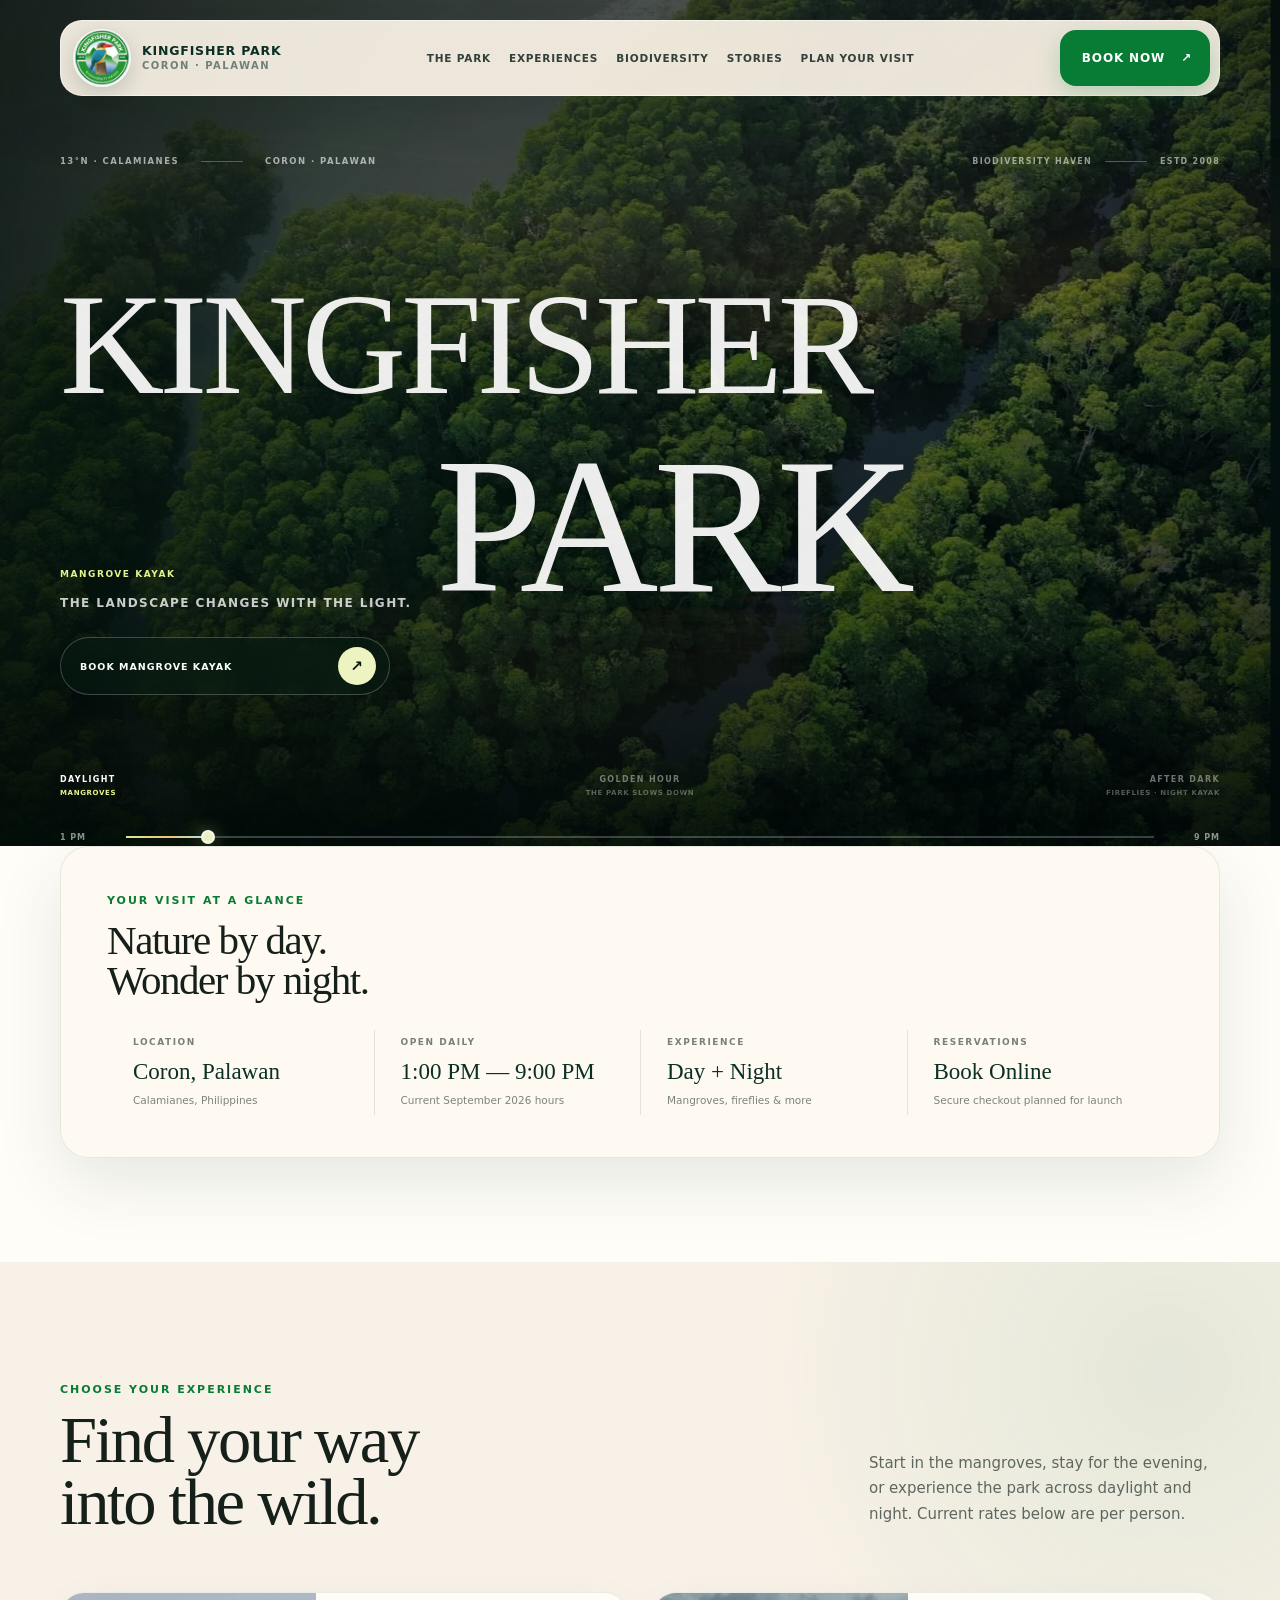
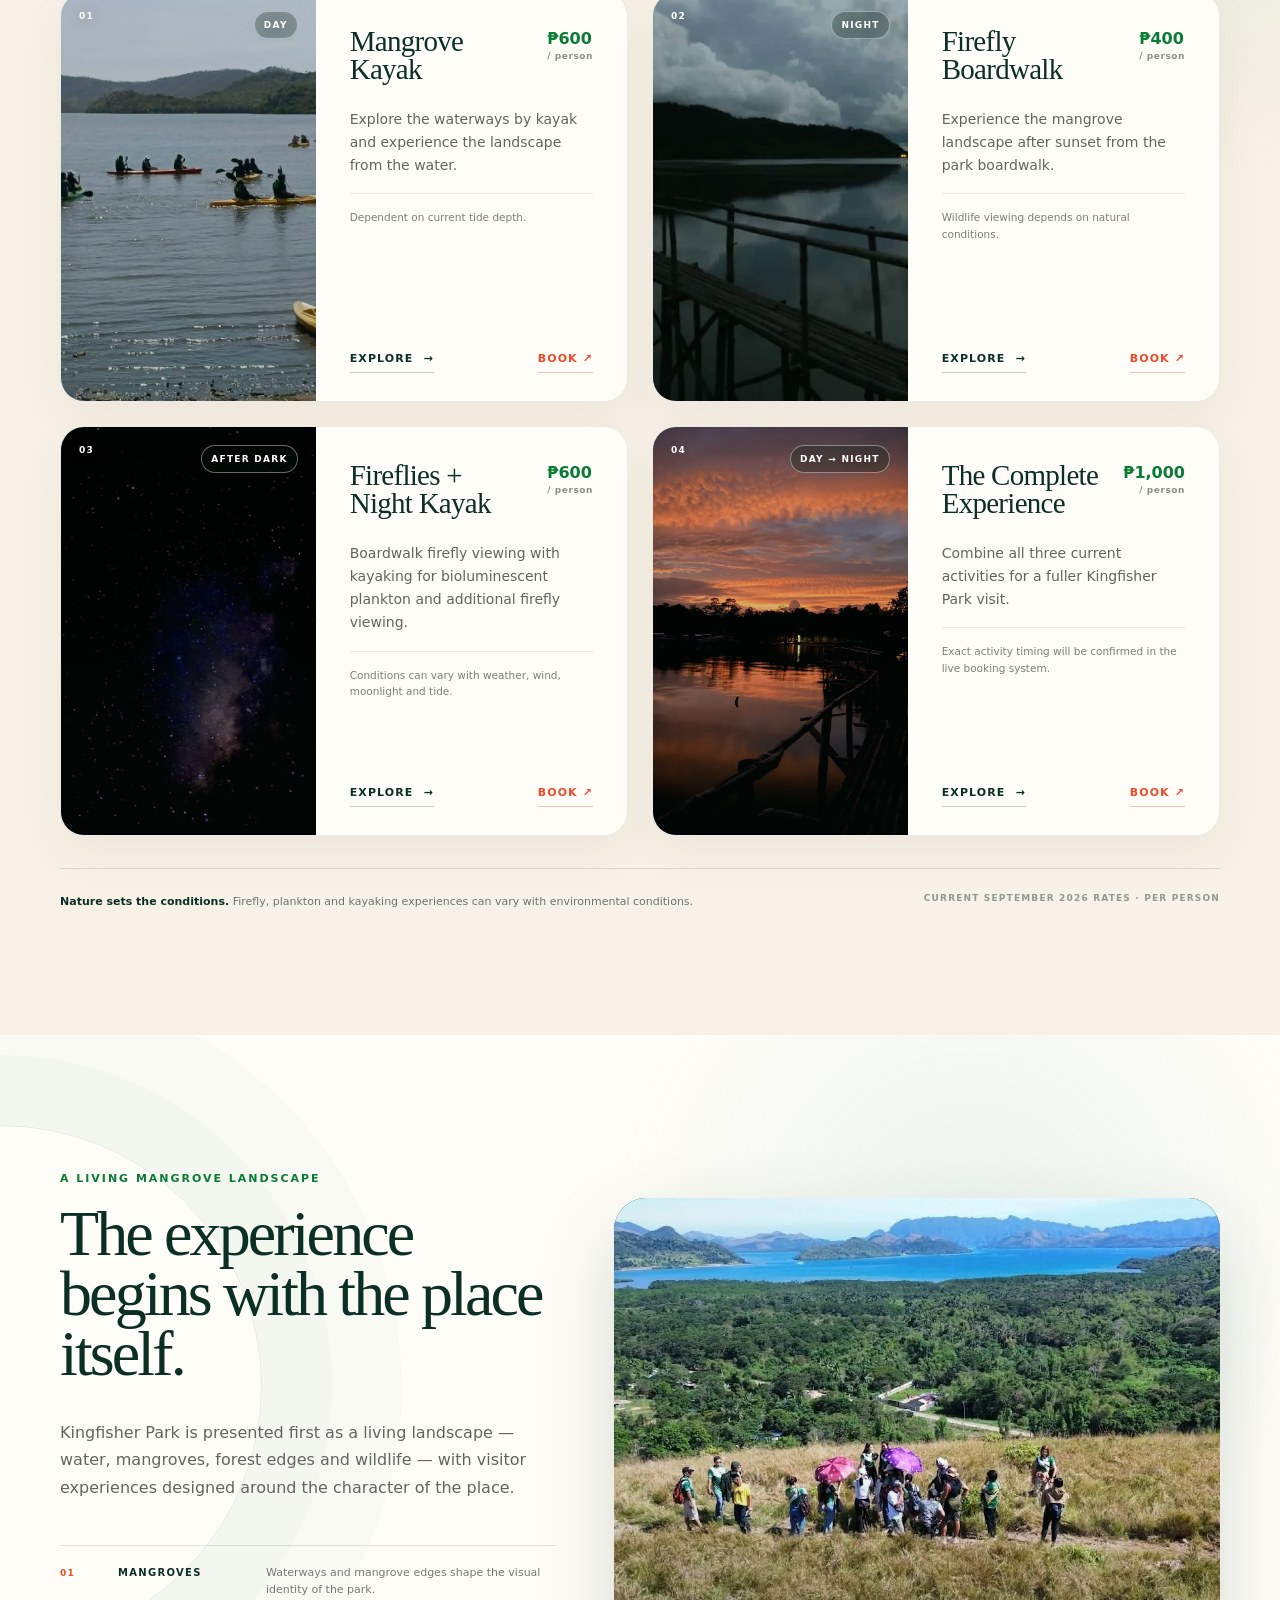
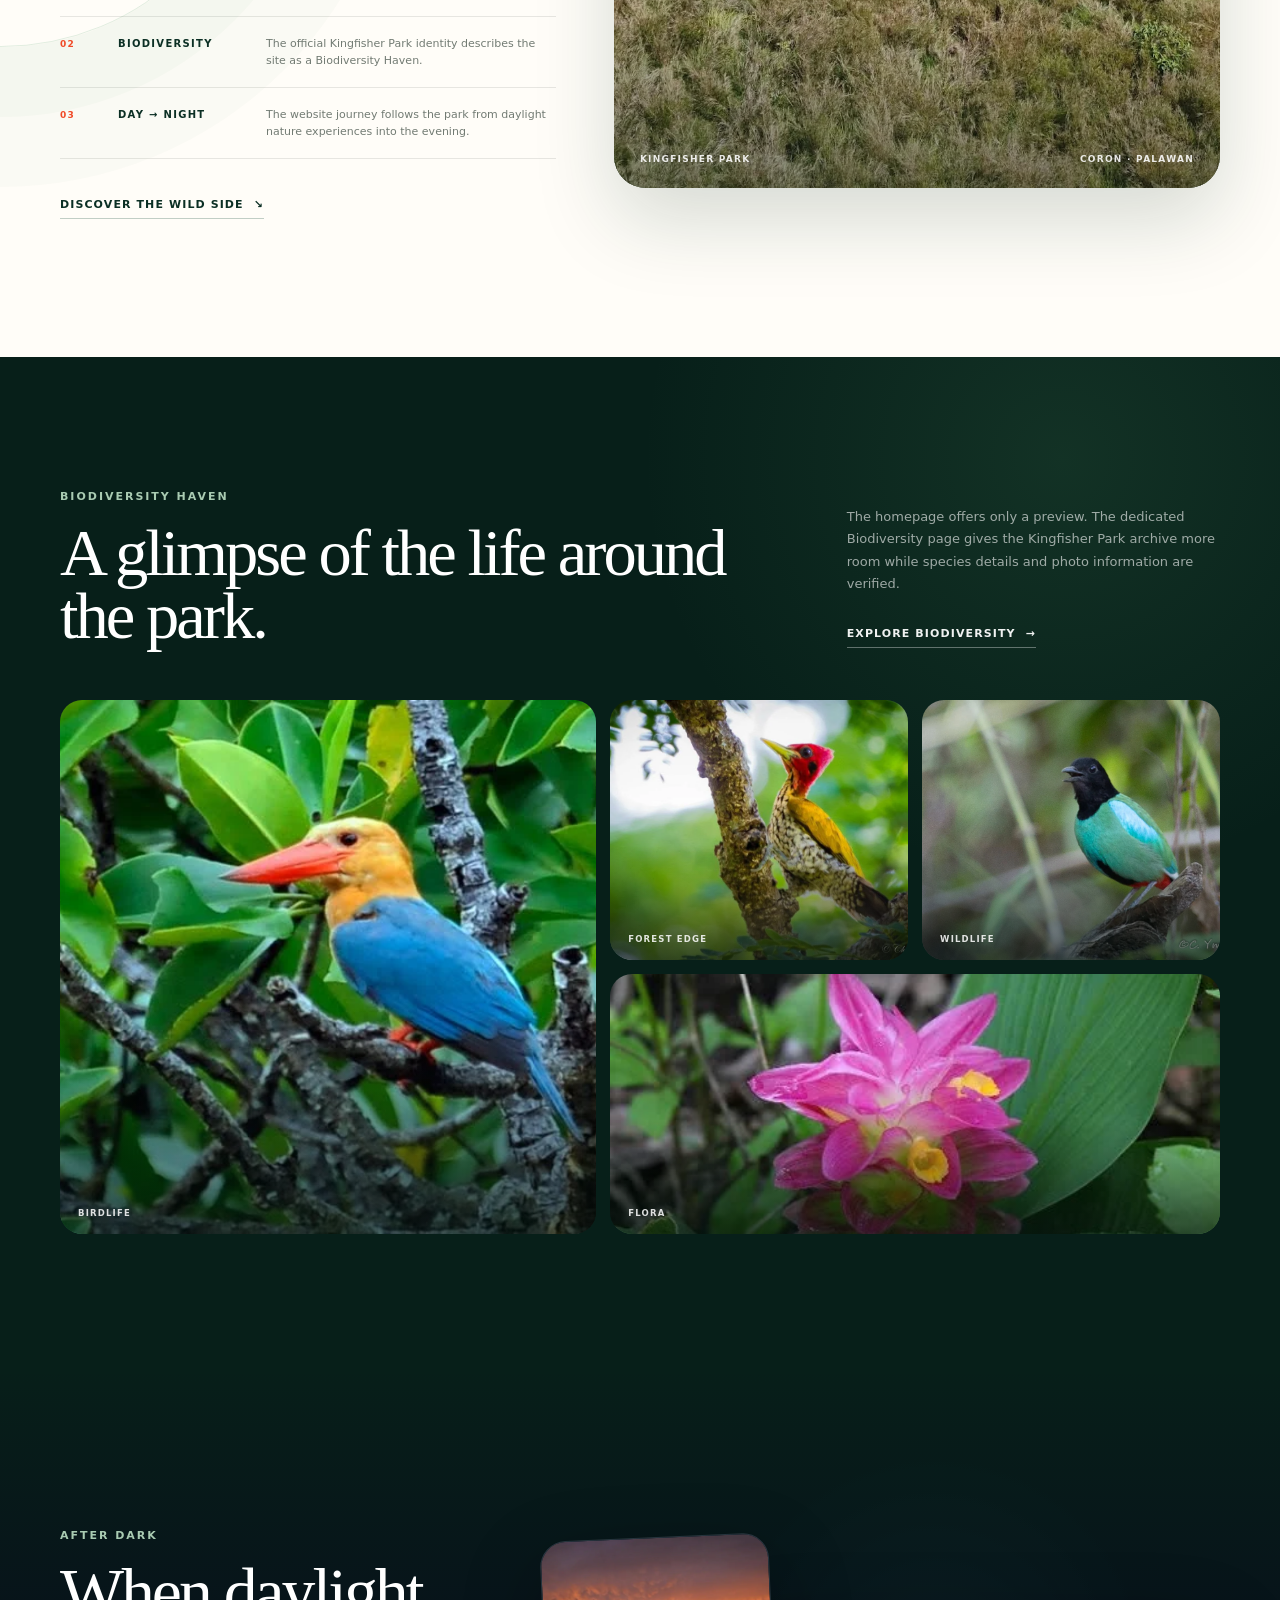
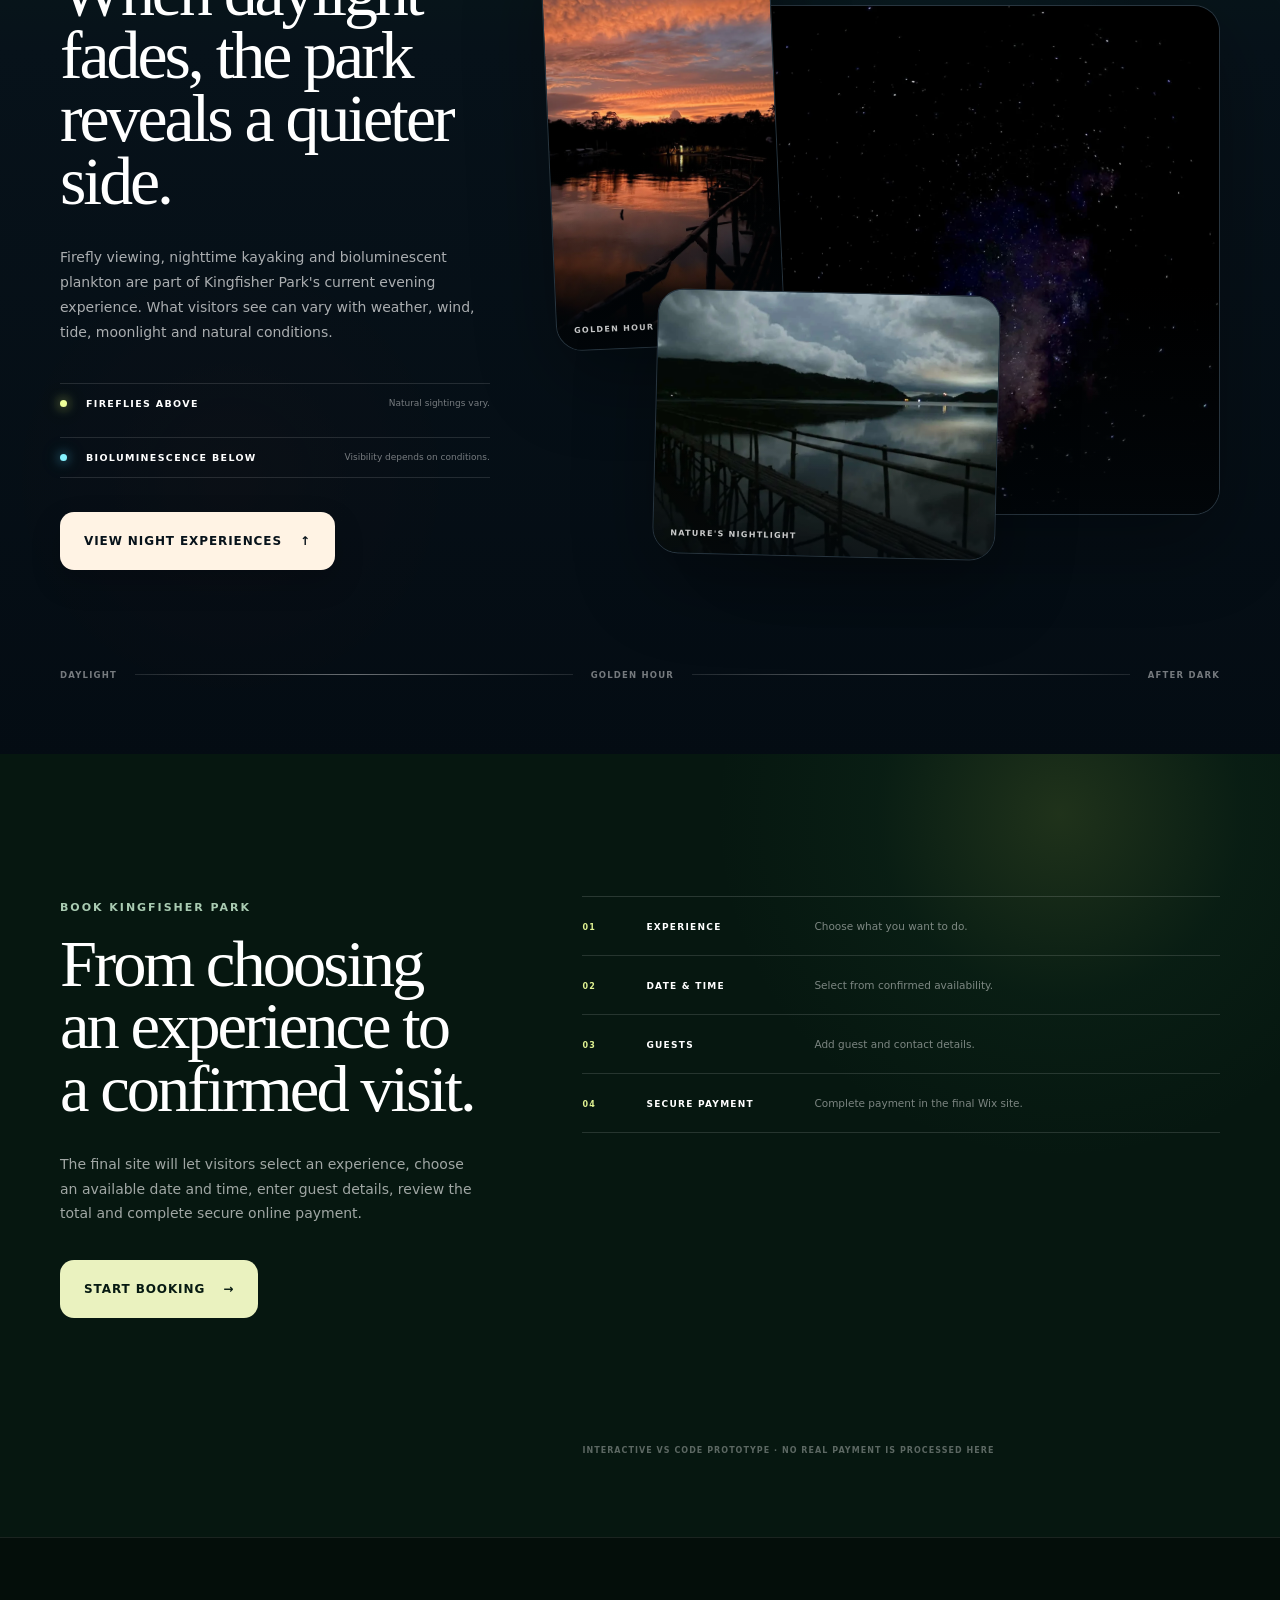
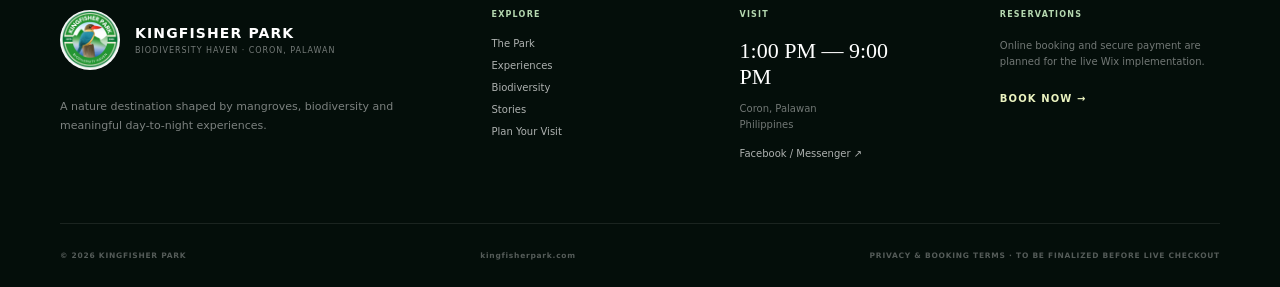
==== index.html @ 74ca5fa3 "Add files via upload Add Living Light hero and multi-page website structure" ====
<!doctype html>
<html lang="en">
<head>
  <meta charset="utf-8">
  <meta name="viewport" content="width=device-width, initial-scale=1">
  <meta name="theme-color" content="#0b2f24">
  <meta name="description" content="Kingfisher Park in Coron, Palawan — mangrove landscapes, biodiversity, day and night nature experiences, visitor information, and booking.">
  <title>Kingfisher Park — Coron, Palawan</title>
  <link rel="preload" as="image" href="assets/images/hero/mangrove-aerial.webp" fetchpriority="high">
  <link rel="stylesheet" href="css/styles.css">
</head>
<body>
  <a class="skip-link" href="#main-content">Skip to main content</a>

  <header class="site-header" id="site-header">
    <div class="header-shell">
      <a class="brand" href="index.html" aria-label="Kingfisher Park home">
        <img
          class="brand-logo"
          src="assets/logo/kingfisher-park-logo-512.webp"
          alt=""
          width="512"
          height="512"
        >
        <span class="brand-copy">
          <strong>KINGFISHER PARK</strong>
          <small>CORON · PALAWAN</small>
        </span>
      </a>

      <nav class="desktop-nav" aria-label="Primary navigation">
        <a href="the-park.html">THE PARK</a>
        <a href="experiences.html">EXPERIENCES</a>
        <a href="biodiversity.html">BIODIVERSITY</a>
        <a href="stories.html">STORIES</a>
        <a href="plan-your-visit.html">PLAN YOUR VISIT</a>
      </nav>

      <a class="header-book" href="booking.html">
        <span>BOOK NOW</span>
        <span aria-hidden="true">↗</span>
      </a>

      <button
        class="menu-toggle"
        type="button"
        aria-expanded="false"
        aria-controls="mobile-menu"
        aria-label="Open navigation menu"
      >
        <span></span><span></span>
      </button>
    </div>

    <div class="mobile-menu" id="mobile-menu" hidden>
      <nav aria-label="Mobile navigation">
        <a href="the-park.html">THE PARK</a>
        <a href="experiences.html">EXPERIENCES</a>
        <a href="biodiversity.html">BIODIVERSITY</a>
        <a href="stories.html">STORIES</a>
        <a href="plan-your-visit.html">PLAN YOUR VISIT</a>
        <a class="mobile-book" href="booking.html">BOOK NOW <span aria-hidden="true">↗</span></a>
      </nav>
    </div>
  </header>

  <main id="main-content">
    <section
      class="hero living-light-hero"
      id="hero"
      aria-labelledby="hero-title"
      style="
        --scene-day: 1;
        --scene-golden: 0;
        --scene-night: 0;
        --lightline-progress: 8%;
      "
    >
      <div class="living-scenes" aria-hidden="true">
        <img
          class="living-scene living-scene-day"
          src="assets/images/hero/mangrove-aerial.webp"
          alt=""
          width="2048"
          height="1152"
          fetchpriority="high"
        >
        <img
          class="living-scene living-scene-golden"
          src="assets/images/night/sunset-water.webp"
          alt=""
          width="975"
          height="1300"
        >
        <img
          class="living-scene living-scene-night"
          src="assets/images/night/night-boardwalk.webp"
          alt=""
          width="1600"
          height="898"
        >
      </div>

      <div class="living-colorwash" aria-hidden="true"></div>
      <canvas class="firefly-canvas" id="firefly-canvas" aria-hidden="true"></canvas>
      <div class="living-vignette" aria-hidden="true"></div>

      <div class="page-width living-hero-layout">
        <div class="living-meta">
          <span>13°N · CALAMIANES</span>
          <span>CORON · PALAWAN</span>
        </div>

        <h1 class="living-title" id="hero-title">
          <span class="living-title-kingfisher">KINGFISHER</span>
          <span class="living-title-park">PARK</span>
        </h1>

        <div class="living-statement">
          <p class="living-context" id="living-context" aria-live="polite">
            MANGROVE KAYAK
          </p>
          <p class="living-message">THE LANDSCAPE CHANGES WITH THE LIGHT.</p>
          <a
            class="living-cta"
            id="living-cta"
            href="booking.html?experience=mangrove"
          >
            <span id="living-cta-label">BOOK MANGROVE KAYAK</span>
            <span class="living-cta-arrow" aria-hidden="true">↗</span>
          </a>
        </div>

        <div class="living-identity" aria-label="Kingfisher Park identity">
          <span>BIODIVERSITY HAVEN</span>
          <i aria-hidden="true"></i>
          <span>ESTD 2008</span>
        </div>
      </div>

      <div class="lightline-shell" aria-label="Explore Kingfisher Park from daylight to after dark">
        <div class="page-width lightline-inner">
          <div class="lightline-stage-labels" role="group" aria-label="Light stages">
            <button
              type="button"
              class="light-stage is-active"
              data-light-stage="8"
              data-stage-name="day"
              aria-pressed="true"
            >
              <span>DAYLIGHT</span>
              <small>MANGROVES</small>
            </button>

            <button
              type="button"
              class="light-stage"
              data-light-stage="50"
              data-stage-name="golden"
              aria-pressed="false"
            >
              <span>GOLDEN HOUR</span>
              <small>THE PARK SLOWS DOWN</small>
            </button>

            <button
              type="button"
              class="light-stage"
              data-light-stage="92"
              data-stage-name="night"
              aria-pressed="false"
            >
              <span>AFTER DARK</span>
              <small>FIREFLIES · NIGHT KAYAK</small>
            </button>
          </div>

          <div class="lightline-control">
            <span class="light-time">1 PM</span>

            <div class="light-range-wrap">
              <div class="light-range-track" aria-hidden="true">
                <i></i>
                <b></b>
              </div>
              <input
                id="lightline-range"
                class="light-range"
                type="range"
                min="0"
                max="100"
                value="8"
                step="1"
                aria-label="Change the Kingfisher Park Hero from daylight to after dark"
                aria-valuetext="Daylight"
              >
            </div>

            <span class="light-time">9 PM</span>
          </div>

          <div class="lightline-instruction">
            <span>DRAG THE LIGHT</span>
            <i aria-hidden="true"></i>
            <span id="living-time-status" aria-live="polite">DAYLIGHT</span>
          </div>
        </div>
      </div>
    </section>

    <section class="visit-glance" id="visit-glance" aria-labelledby="glance-title">
      <div class="page-width">
        <div class="glance-shell">
          <div class="glance-heading">
            <span class="section-kicker">YOUR VISIT AT A GLANCE</span>
            <h2 id="glance-title">Nature by day.<br>Wonder by night.</h2>
          </div>

          <dl class="glance-grid">
            <div class="glance-item">
              <dt>LOCATION</dt>
              <dd>Coron, Palawan</dd>
              <span>Calamianes, Philippines</span>
            </div>
            <div class="glance-item">
              <dt>OPEN DAILY</dt>
              <dd>1:00 PM — 9:00 PM</dd>
              <span>Current September 2026 hours</span>
            </div>
            <div class="glance-item">
              <dt>EXPERIENCE</dt>
              <dd>Day + Night</dd>
              <span>Mangroves, fireflies &amp; more</span>
            </div>
            <div class="glance-item">
              <dt>RESERVATIONS</dt>
              <dd>Book Online</dd>
              <span>Secure checkout planned for launch</span>
            </div>
          </dl>
        </div>
      </div>
    </section>

    <section class="experiences" id="experiences" aria-labelledby="experiences-title">
      <div class="page-width">
        <div class="section-intro">
          <div>
            <span class="section-kicker">CHOOSE YOUR EXPERIENCE</span>
            <h2 id="experiences-title">Find your way<br>into the wild.</h2>
          </div>
          <p>
            Start in the mangroves, stay for the evening, or experience the park across
            daylight and night. Current rates below are per person.
          </p>
        </div>

        <div class="experience-grid">
          <article class="experience-card card-day">
            <a class="experience-media" href="booking.html?experience=mangrove" aria-label="Book Mangrove Kayak">
              <img src="assets/images/experiences/mangrove-kayak.webp" alt="Guests kayaking on calm water near Kingfisher Park" loading="lazy" width="1277" height="958">
              <span class="card-index">01</span>
              <span class="card-badge">DAY</span>
            </a>
            <div class="experience-copy">
              <div class="experience-topline">
                <h3>Mangrove Kayak</h3>
                <p class="price">₱600 <span>/ person</span></p>
              </div>
              <p>Explore the waterways by kayak and experience the landscape from the water.</p>
              <p class="condition">Dependent on current tide depth.</p>
              <div class="card-actions">
                <a class="text-link" href="experiences.html">EXPLORE <span aria-hidden="true">→</span></a>
                <a class="book-text" href="booking.html?experience=mangrove">BOOK <span aria-hidden="true">↗</span></a>
              </div>
            </div>
          </article>

          <article class="experience-card card-night">
            <a class="experience-media" href="booking.html?experience=firefly" aria-label="Book Firefly Boardwalk">
              <img src="assets/images/experiences/firefly-boardwalk.webp" alt="Kingfisher Park boardwalk beside calm water after dark" loading="lazy" width="1400" height="786">
              <span class="card-index">02</span>
              <span class="card-badge">NIGHT</span>
            </a>
            <div class="experience-copy">
              <div class="experience-topline">
                <h3>Firefly Boardwalk</h3>
                <p class="price">₱400 <span>/ person</span></p>
              </div>
              <p>Experience the mangrove landscape after sunset from the park boardwalk.</p>
              <p class="condition">Wildlife viewing depends on natural conditions.</p>
              <div class="card-actions">
                <a class="text-link" href="experiences.html">EXPLORE <span aria-hidden="true">→</span></a>
                <a class="book-text" href="booking.html?experience=firefly">BOOK <span aria-hidden="true">↗</span></a>
              </div>
            </div>
          </article>

          <article class="experience-card card-night">
            <a class="experience-media" href="booking.html?experience=night-kayak" aria-label="Book Fireflies and Night Kayak">
              <img src="assets/images/experiences/night-kayak.webp" alt="Night sky photographed above Kingfisher Park" loading="lazy" width="1200" height="900">
              <span class="card-index">03</span>
              <span class="card-badge">AFTER DARK</span>
            </a>
            <div class="experience-copy">
              <div class="experience-topline">
                <h3>Fireflies + Night Kayak</h3>
                <p class="price">₱600 <span>/ person</span></p>
              </div>
              <p>Boardwalk firefly viewing with kayaking for bioluminescent plankton and additional firefly viewing.</p>
              <p class="condition">Conditions can vary with weather, wind, moonlight and tide.</p>
              <div class="card-actions">
                <a class="text-link" href="experiences.html">EXPLORE <span aria-hidden="true">→</span></a>
                <a class="book-text" href="booking.html?experience=night-kayak">BOOK <span aria-hidden="true">↗</span></a>
              </div>
            </div>
          </article>

          <article class="experience-card card-sunset">
            <a class="experience-media" href="booking.html?experience=complete" aria-label="Book Complete Kingfisher Experience">
              <img src="assets/images/experiences/complete-experience.webp" alt="Orange sunset reflecting on water at Kingfisher Park" loading="lazy" width="1050" height="1400">
              <span class="card-index">04</span>
              <span class="card-badge">DAY → NIGHT</span>
            </a>
            <div class="experience-copy">
              <div class="experience-topline">
                <h3>The Complete Experience</h3>
                <p class="price">₱1,000 <span>/ person</span></p>
              </div>
              <p>Combine all three current activities for a fuller Kingfisher Park visit.</p>
              <p class="condition">Exact activity timing will be confirmed in the live booking system.</p>
              <div class="card-actions">
                <a class="text-link" href="experiences.html">EXPLORE <span aria-hidden="true">→</span></a>
                <a class="book-text" href="booking.html?experience=complete">BOOK <span aria-hidden="true">↗</span></a>
              </div>
            </div>
          </article>
        </div>

        <div class="experience-footer">
          <p><strong>Nature sets the conditions.</strong> Firefly, plankton and kayaking experiences can vary with environmental conditions.</p>
          <span>CURRENT SEPTEMBER 2026 RATES · PER PERSON</span>
        </div>
      </div>
    </section>


    <section class="living-landscape" id="the-park" aria-labelledby="landscape-title">
      <div class="page-width landscape-grid">
        <div class="landscape-copy">
          <span class="section-kicker">A LIVING MANGROVE LANDSCAPE</span>
          <h2 id="landscape-title">The experience begins with the place itself.</h2>
          <p class="landscape-lede">
            Kingfisher Park is presented first as a living landscape — water, mangroves,
            forest edges and wildlife — with visitor experiences designed around the
            character of the place.
          </p>

          <div class="landscape-notes" aria-label="Landscape themes">
            <div>
              <span>01</span>
              <strong>MANGROVES</strong>
              <p>Waterways and mangrove edges shape the visual identity of the park.</p>
            </div>
            <div>
              <span>02</span>
              <strong>BIODIVERSITY</strong>
              <p>The official Kingfisher Park identity describes the site as a Biodiversity Haven.</p>
            </div>
            <div>
              <span>03</span>
              <strong>DAY → NIGHT</strong>
              <p>The website journey follows the park from daylight nature experiences into the evening.</p>
            </div>
          </div>

          <a class="text-link landscape-link" href="biodiversity.html">
            DISCOVER THE WILD SIDE
            <span aria-hidden="true">↘</span>
          </a>
        </div>

        <figure class="landscape-visual">
          <img
            src="assets/images/landscape/park-panorama.webp"
            alt="Elevated view across the Kingfisher Park landscape and surrounding water"
            loading="lazy"
            width="1560"
            height="878"
          >
          <figcaption>
            <span>KINGFISHER PARK</span>
            <span>CORON · PALAWAN</span>
          </figcaption>
        </figure>
      </div>
    </section>
    <section class="home-biodiversity-preview" id="biodiversity" aria-labelledby="biodiversity-title">
      <div class="page-width">
        <div class="home-bio-head">
          <div>
            <span class="section-kicker section-kicker-light">BIODIVERSITY HAVEN</span>
            <h2 id="biodiversity-title">A glimpse of the life around the park.</h2>
          </div>
          <div class="home-bio-copy">
            <p>
              The homepage offers only a preview. The dedicated Biodiversity page gives
              the Kingfisher Park archive more room while species details and photo
              information are verified.
            </p>
            <a class="text-link light-link" href="biodiversity.html">
              EXPLORE BIODIVERSITY
              <span aria-hidden="true">→</span>
            </a>
          </div>
        </div>

        <div class="home-bio-grid">
          <a class="home-bio-tile home-bio-tile-large" href="biodiversity.html" aria-label="Explore Kingfisher Park birdlife">
            <img
              src="assets/images/biodiversity/birdlife-01.webp"
              alt="Colorful bird photographed at Kingfisher Park"
              loading="lazy"
              width="720"
              height="479"
            >
            <span>BIRDLIFE</span>
          </a>

          <a class="home-bio-tile" href="biodiversity.html" aria-label="Explore Kingfisher Park forest birdlife">
            <img
              src="assets/images/biodiversity/birdlife-02.webp"
              alt="Woodpecker photographed in the Kingfisher Park archive"
              loading="lazy"
              width="960"
              height="640"
            >
            <span>FOREST EDGE</span>
          </a>

          <a class="home-bio-tile" href="biodiversity.html" aria-label="Explore Kingfisher Park wildlife">
            <img
              src="assets/images/biodiversity/birdlife-04.webp"
              alt="Brightly colored bird photographed near the forest floor in the Kingfisher Park archive"
              loading="lazy"
              width="1200"
              height="799"
            >
            <span>WILDLIFE</span>
          </a>

          <a class="home-bio-tile" href="biodiversity.html" aria-label="Explore Kingfisher Park flora">
            <img
              src="assets/images/biodiversity/flora-01.webp"
              alt="Pink flowering plant photographed in the Kingfisher Park archive"
              loading="lazy"
              width="445"
              height="720"
            >
            <span>FLORA</span>
          </a>
        </div>
      </div>
    </section>

    <section class="after-dark" id="after-dark" aria-labelledby="after-dark-title">
      <div class="night-sky" aria-hidden="true"></div>

      <div class="page-width after-dark-inner">
        <div class="night-copy">
          <span class="section-kicker section-kicker-night">AFTER DARK</span>
          <h2 id="after-dark-title">When daylight fades, the park reveals a quieter side.</h2>
          <p>
            Firefly viewing, nighttime kayaking and bioluminescent plankton are part of
            Kingfisher Park's current evening experience. What visitors see can vary with
            weather, wind, tide, moonlight and natural conditions.
          </p>

          <div class="night-points">
            <div>
              <span class="night-dot" aria-hidden="true"></span>
              <strong>FIREFLIES ABOVE</strong>
              <small>Natural sightings vary.</small>
            </div>
            <div>
              <span class="night-dot night-dot-blue" aria-hidden="true"></span>
              <strong>BIOLUMINESCENCE BELOW</strong>
              <small>Visibility depends on conditions.</small>
            </div>
          </div>

          <a class="button button-night" href="experiences.html#night-kayak">
            VIEW NIGHT EXPERIENCES
            <span aria-hidden="true">↑</span>
          </a>
        </div>

        <div class="night-gallery" aria-label="Kingfisher Park from sunset into night">
          <figure class="night-frame night-frame-sunset">
            <img src="assets/images/night/sunset-water.webp" alt="Sunset colors reflected on calm water at Kingfisher Park" loading="lazy" width="975" height="1300">
            <figcaption>GOLDEN HOUR</figcaption>
          </figure>

          <figure class="night-frame night-frame-main">
            <img src="assets/images/night/milky-way.webp" alt="Night sky and Milky Way above Kingfisher Park" loading="lazy" width="1800" height="1350">
            <figcaption>NIGHT SKY</figcaption>
          </figure>

          <figure class="night-frame night-frame-boardwalk">
            <img src="assets/images/night/night-boardwalk.webp" alt="Kingfisher Park boardwalk beside water after dark" loading="lazy" width="1600" height="898">
            <figcaption>NATURE'S NIGHTLIGHT</figcaption>
          </figure>
        </div>
      </div>

      <div class="night-transition-note page-width">
        <span>DAYLIGHT</span>
        <i aria-hidden="true"></i>
        <span>GOLDEN HOUR</span>
        <i aria-hidden="true"></i>
        <span>AFTER DARK</span>
      </div>
    </section>

    <section class="booking-cta" id="booking" aria-labelledby="booking-title">
      <div class="booking-glow" aria-hidden="true"></div>
      <div class="page-width booking-shell">
        <div class="booking-copy">
          <span class="section-kicker section-kicker-night">BOOK KINGFISHER PARK</span>
          <h2 id="booking-title">From choosing an experience to a confirmed visit.</h2>
          <p>
            The final site will let visitors select an experience, choose an available
            date and time, enter guest details, review the total and complete secure online payment.
          </p>

          <a class="button button-booking-demo" href="booking.html">
            START BOOKING
            <span aria-hidden="true">→</span>
          </a>
        </div>

        <ol class="booking-steps" aria-label="Planned booking flow">
          <li>
            <span>01</span>
            <strong>EXPERIENCE</strong>
            <small>Choose what you want to do.</small>
          </li>
          <li>
            <span>02</span>
            <strong>DATE &amp; TIME</strong>
            <small>Select from confirmed availability.</small>
          </li>
          <li>
            <span>03</span>
            <strong>GUESTS</strong>
            <small>Add guest and contact details.</small>
          </li>
          <li>
            <span>04</span>
            <strong>SECURE PAYMENT</strong>
            <small>Complete payment in the final Wix site.</small>
          </li>
        </ol>

        <p class="booking-demo-note">
          INTERACTIVE VS CODE PROTOTYPE · NO REAL PAYMENT IS PROCESSED HERE
        </p>
      </div>
    </section>
  </main>

  <a class="mobile-sticky-book" href="booking.html" aria-label="Book a Kingfisher Park experience">
    <span>
      <small>OPEN 1:00 PM — 9:00 PM</small>
      <strong>BOOK YOUR EXPERIENCE</strong>
    </span>
    <span class="mobile-sticky-arrow" aria-hidden="true">→</span>
  </a>

  <footer class="site-footer">
    <div class="page-width footer-grid">
      <div class="footer-brand">
        <a class="footer-logo-lockup" href="index.html" aria-label="Kingfisher Park home">
          <img src="assets/logo/kingfisher-park-logo-512.webp" alt="" width="512" height="512">
          <span>
            <strong>KINGFISHER PARK</strong>
            <small>BIODIVERSITY HAVEN · CORON, PALAWAN</small>
          </span>
        </a>
        <p>
          A nature destination shaped by mangroves, biodiversity and meaningful day-to-night experiences.
        </p>
      </div>

      <nav class="footer-nav" aria-label="Footer navigation">
        <span>EXPLORE</span>
        <a href="the-park.html">The Park</a>
        <a href="experiences.html">Experiences</a>
        <a href="biodiversity.html">Biodiversity</a>
        <a href="stories.html">Stories</a>
        <a href="plan-your-visit.html">Plan Your Visit</a>
      </nav>

      <div class="footer-visit">
        <span>VISIT</span>
        <strong>1:00 PM — 9:00 PM</strong>
        <p>Coron, Palawan<br>Philippines</p>
        <a href="https://web.facebook.com/KingfisherPark" target="_blank" rel="noopener noreferrer">
          Facebook / Messenger ↗
        </a>
      </div>

      <div class="footer-book">
        <span>RESERVATIONS</span>
        <p>Online booking and secure payment are planned for the live Wix implementation.</p>
        <a class="footer-book-link" href="booking.html">BOOK NOW →</a>
      </div>
    </div>

    <div class="page-width footer-bottom">
      <span>© 2026 KINGFISHER PARK</span>
      <span>kingfisherpark.com</span>
      <span>PRIVACY &amp; BOOKING TERMS · TO BE FINALIZED BEFORE LIVE CHECKOUT</span>
    </div>
  </footer>

  <div class="prototype-toast" id="prototype-toast" role="status" aria-live="polite" aria-atomic="true"></div>

  <script src="js/main.js"></script>
</body>
</html>
---- css/styles.css ----
/*
  KINGFISHER PARK — HOMEPAGE V3
  Approved V1 foundation + Living Landscape + Biodiversity + Day-to-Night
  Supporting visual system is provisional pending client review.
*/

:root {
  --brand-green: #24963a;
  --brand-green-deep: #087c35;
  --brand-blue: #2e87a6;
  --brand-beak: #f04a27;
  --brand-cream: #fff3e4;

  --forest-950: #071f19;
  --forest-900: #0b2f24;
  --forest-800: #114733;
  --forest-700: #175d3f;
  --moss-500: #66a95d;
  --teal-500: #4aa3a2;
  --night-950: #07121a;
  --night-900: #0a1d29;

  --ivory-50: #fffdf8;
  --ivory-100: #f8f1e7;
  --sand-200: #eadfce;
  --ink: #142019;
  --ink-soft: #5e675f;
  --white: #ffffff;

  --page: min(1440px, calc(100vw - 96px));
  --header-top: 20px;
  --header-height: 76px;
  --radius-lg: 28px;
  --radius-md: 20px;
  --radius-sm: 12px;

  --font-display: Georgia, "Times New Roman", serif;
  --font-ui: Inter, ui-sans-serif, system-ui, -apple-system, BlinkMacSystemFont, "Segoe UI", sans-serif;
}

* {
  box-sizing: border-box;
}

html {
  scroll-behavior: smooth;
  background: var(--ivory-50);
}

body {
  margin: 0;
  color: var(--ink);
  background: var(--ivory-50);
  font-family: var(--font-ui);
  -webkit-font-smoothing: antialiased;
  text-rendering: optimizeLegibility;
}

body.menu-open {
  overflow: hidden;
}

img {
  display: block;
  max-width: 100%;
}

a {
  color: inherit;
  text-decoration: none;
}

button,
a {
  -webkit-tap-highlight-color: transparent;
}

button {
  font: inherit;
}

::selection {
  color: var(--white);
  background: var(--brand-green-deep);
}

.skip-link {
  position: fixed;
  z-index: 9999;
  top: 12px;
  left: 12px;
  padding: 12px 16px;
  color: var(--white);
  background: var(--forest-950);
  border-radius: 8px;
  transform: translateY(-150%);
  transition: transform 180ms ease;
}

.skip-link:focus {
  transform: translateY(0);
}

.page-width {
  width: var(--page);
  margin-inline: auto;
}

/* Header */
.site-header {
  position: fixed;
  z-index: 1000;
  top: var(--header-top);
  left: 0;
  right: 0;
  pointer-events: none;
}

.header-shell {
  width: var(--page);
  min-height: var(--header-height);
  margin-inline: auto;
  display: grid;
  grid-template-columns: auto 1fr auto;
  align-items: center;
  gap: 26px;
  padding: 8px 9px 8px 12px;
  background: rgba(255, 248, 236, 0.91);
  border: 1px solid rgba(255, 255, 255, 0.62);
  border-radius: 22px;
  box-shadow: 0 18px 56px rgba(3, 26, 17, 0.18);
  backdrop-filter: blur(18px) saturate(1.12);
  -webkit-backdrop-filter: blur(18px) saturate(1.12);
  pointer-events: auto;
  transition:
    min-height 240ms ease,
    background-color 240ms ease,
    box-shadow 240ms ease,
    transform 240ms ease;
}

.site-header.is-scrolled .header-shell {
  min-height: 66px;
  background: rgba(255, 250, 241, 0.96);
  box-shadow: 0 12px 42px rgba(3, 26, 17, 0.16);
}

.brand {
  min-width: 236px;
  display: inline-flex;
  align-items: center;
  gap: 11px;
}

.brand-logo {
  width: 58px;
  height: 58px;
  flex: 0 0 58px;
  object-fit: cover;
  border-radius: 50%;
  box-shadow: 0 7px 20px rgba(3, 30, 19, 0.16);
  transition: width 240ms ease, height 240ms ease, flex-basis 240ms ease;
}

.site-header.is-scrolled .brand-logo {
  width: 50px;
  height: 50px;
  flex-basis: 50px;
}

.brand-copy {
  display: grid;
  gap: 3px;
  line-height: 1;
}

.brand-copy strong {
  font-size: 14px;
  letter-spacing: 0.065em;
  color: var(--forest-900);
}

.brand-copy small {
  font-size: 10px;
  font-weight: 700;
  letter-spacing: 0.15em;
  color: #718077;
}

.desktop-nav {
  display: flex;
  justify-content: center;
  align-items: center;
  gap: clamp(19px, 1.8vw, 34px);
}

.desktop-nav a {
  position: relative;
  padding: 12px 0;
  color: #334039;
  font-size: 11.5px;
  font-weight: 760;
  letter-spacing: 0.075em;
  white-space: nowrap;
}

.desktop-nav a::after {
  content: "";
  position: absolute;
  left: 0;
  right: 100%;
  bottom: 6px;
  height: 1.5px;
  background: var(--brand-beak);
  transition: right 180ms ease;
}

.desktop-nav a:hover::after,
.desktop-nav a:focus-visible::after {
  right: 0;
}

.header-book {
  min-width: 158px;
  height: 56px;
  display: inline-flex;
  align-items: center;
  justify-content: center;
  gap: 16px;
  padding-inline: 22px 18px;
  color: var(--white);
  background: var(--brand-green-deep);
  border-radius: 16px;
  box-shadow: 0 10px 24px rgba(8, 124, 53, 0.22);
  font-size: 12px;
  font-weight: 820;
  letter-spacing: 0.07em;
  transition: background-color 180ms ease, transform 180ms ease;
}

.header-book:hover,
.header-book:focus-visible {
  background: var(--brand-beak);
  transform: translateY(-1px);
}

.menu-toggle {
  display: none;
  width: 48px;
  height: 48px;
  border: 0;
  border-radius: 14px;
  background: var(--forest-900);
  cursor: pointer;
}

.menu-toggle span {
  width: 19px;
  height: 1.5px;
  display: block;
  margin: 5px auto;
  background: var(--white);
  transition: transform 180ms ease;
}

.menu-toggle[aria-expanded="true"] span:first-child {
  transform: translateY(3.25px) rotate(45deg);
}

.menu-toggle[aria-expanded="true"] span:last-child {
  transform: translateY(-3.25px) rotate(-45deg);
}

.mobile-menu {
  width: min(560px, calc(100vw - 32px));
  margin: 10px auto 0;
  padding: 12px;
  background: rgba(255, 250, 241, 0.98);
  border: 1px solid rgba(255,255,255,.72);
  border-radius: 22px;
  box-shadow: 0 20px 60px rgba(2, 24, 16, 0.25);
  pointer-events: auto;
}

.mobile-menu nav {
  display: grid;
}

.mobile-menu a {
  padding: 15px 14px;
  border-bottom: 1px solid rgba(20, 32, 25, 0.09);
  color: var(--forest-900);
  font-size: 13px;
  font-weight: 770;
  letter-spacing: .07em;
}

.mobile-menu .mobile-book {
  margin-top: 10px;
  border: 0;
  border-radius: 14px;
  color: var(--white);
  background: var(--brand-green-deep);
  text-align: center;
}

/* Hero */
.hero {
  position: relative;
  min-height: 100svh;
  height: max(760px, 100svh);
  overflow: hidden;
  isolation: isolate;
  color: var(--white);
  background: var(--forest-950);
}

.hero-photo,
.hero-wash,
.hero-vignette,
.firefly-canvas {
  position: absolute;
  inset: 0;
}

.hero-photo {
  z-index: -5;
  background-image: url("../assets/images/hero/mangrove-aerial.webp");
  background-position: center 45%;
  background-size: cover;
  transform: scale(1.012);
  filter: saturate(.82) brightness(.69) contrast(1.06);
}

.hero-wash {
  z-index: -4;
  background:
    radial-gradient(circle at 81% 42%, rgba(55, 120, 85, .10) 0%, transparent 37%),
    linear-gradient(90deg, rgba(4, 25, 18, .94) 0%, rgba(5, 31, 22, .82) 30%, rgba(6, 35, 27, .50) 55%, rgba(7, 24, 29, .30) 100%),
    linear-gradient(0deg, rgba(4, 16, 18, .66) 0%, rgba(4, 21, 18, .06) 48%, rgba(4, 20, 16, .20) 100%),
    linear-gradient(125deg, rgba(9, 63, 42, .15), rgba(6, 19, 34, .46));
}

.firefly-canvas {
  z-index: -3;
  width: 100%;
  height: 100%;
  pointer-events: none;
}

.hero-vignette {
  z-index: -2;
  background:
    radial-gradient(ellipse at center, transparent 52%, rgba(2, 13, 11, .18) 100%),
    linear-gradient(180deg, rgba(0,0,0,.12), transparent 23%, transparent 70%, rgba(2,14,13,.26));
  pointer-events: none;
}

.hero-content {
  position: relative;
  z-index: 2;
  min-height: inherit;
  display: grid;
  grid-template-columns: minmax(0, 860px) auto;
  align-items: center;
  gap: 60px;
  padding-top: 124px;
  padding-bottom: 120px;
}

.hero-copy {
  max-width: 880px;
}

.eyebrow,
.section-kicker {
  margin: 0;
  display: inline-flex;
  align-items: center;
  gap: 10px;
  font-size: 11px;
  font-weight: 820;
  letter-spacing: .18em;
}

.eyebrow {
  margin-bottom: 28px;
  color: rgba(255, 255, 255, .79);
}

.eyebrow-dot {
  width: 7px;
  height: 7px;
  border-radius: 50%;
  background: #e8f48f;
  box-shadow: 0 0 18px rgba(225, 247, 113, .75);
}

.hero h1 {
  margin: 0;
  max-width: 850px;
  color: var(--white);
  font-family: var(--font-display);
  font-size: clamp(68px, 7.2vw, 118px);
  font-weight: 400;
  line-height: .90;
  letter-spacing: -.055em;
  text-wrap: balance;
}

.hero-lede {
  max-width: 625px;
  margin: 30px 0 0;
  color: rgba(255, 255, 255, .79);
  font-size: 17px;
  line-height: 1.65;
}

.hero-actions {
  margin-top: 36px;
  display: flex;
  align-items: center;
  gap: 28px;
  flex-wrap: wrap;
}

.button {
  min-height: 58px;
  display: inline-flex;
  align-items: center;
  justify-content: center;
  gap: 18px;
  padding: 0 24px;
  border-radius: 14px;
  font-size: 12px;
  font-weight: 830;
  letter-spacing: .075em;
  transition: transform 180ms ease, background-color 180ms ease, box-shadow 180ms ease;
}

.button-primary {
  color: var(--forest-950);
  background: var(--brand-cream);
  box-shadow: 0 12px 30px rgba(0, 0, 0, .16);
}

.button-primary:hover,
.button-primary:focus-visible {
  color: var(--white);
  background: var(--brand-beak);
  transform: translateY(-2px);
  box-shadow: 0 16px 36px rgba(0, 0, 0, .20);
}

.text-link {
  display: inline-flex;
  align-items: center;
  gap: 10px;
  color: var(--forest-900);
  font-size: 11px;
  font-weight: 850;
  letter-spacing: .10em;
  border-bottom: 1px solid rgba(17, 71, 51, .26);
  padding: 7px 0;
}

.light-link {
  color: rgba(255,255,255,.94);
  border-color: rgba(255,255,255,.35);
}

.text-link:hover,
.text-link:focus-visible {
  color: var(--brand-beak);
  border-color: currentColor;
}

.hero-side-note {
  justify-self: end;
  align-self: end;
  margin-bottom: 62px;
  display: flex;
  align-items: center;
  gap: 14px;
  writing-mode: vertical-rl;
  transform: rotate(180deg);
  color: rgba(255,255,255,.66);
  font-size: 9px;
  font-weight: 820;
  letter-spacing: .20em;
}

.side-line {
  width: 1px;
  height: 54px;
  background: rgba(255,255,255,.30);
}

.hero-scroll {
  position: absolute;
  z-index: 2;
  left: 48px;
  bottom: 34px;
  display: flex;
  align-items: center;
  gap: 15px;
  color: rgba(255,255,255,.53);
  font-size: 9px;
  font-weight: 800;
  letter-spacing: .18em;
}

.hero-scroll i {
  width: 48px;
  height: 1px;
  background: rgba(255,255,255,.35);
}

/* Visit snapshot */
.visit-glance {
  position: relative;
  z-index: 5;
  background: var(--ivory-50);
  padding: 0 0 104px;
}

.glance-shell {
  margin-top: -54px;
  position: relative;
  display: grid;
  grid-template-columns: minmax(260px, .85fr) 2.4fr;
  gap: 56px;
  padding: 42px 46px;
  background: rgba(255, 250, 241, .98);
  border: 1px solid rgba(17, 71, 51, .10);
  border-radius: var(--radius-lg);
  box-shadow: 0 24px 68px rgba(14, 45, 30, .10);
}

.section-kicker {
  color: var(--brand-green-deep);
}

.glance-heading h2,
.section-intro h2 {
  margin: 12px 0 0;
  font-family: var(--font-display);
  font-weight: 400;
  letter-spacing: -.035em;
}

.glance-heading h2 {
  font-size: clamp(36px, 3.2vw, 54px);
  line-height: .98;
}

.glance-grid {
  margin: 0;
  display: grid;
  grid-template-columns: repeat(4, 1fr);
  align-items: stretch;
}

.glance-item {
  min-width: 0;
  padding: 7px 26px;
  border-left: 1px solid rgba(20, 32, 25, .11);
}

.glance-item:first-child {
  border-left: 0;
}

.glance-item dt {
  margin-bottom: 13px;
  color: #778178;
  font-size: 9px;
  font-weight: 840;
  letter-spacing: .17em;
}

.glance-item dd {
  margin: 0 0 8px;
  color: var(--forest-900);
  font-family: var(--font-display);
  font-size: 23px;
  line-height: 1.06;
}

.glance-item span {
  display: block;
  color: #7b847c;
  font-size: 10.5px;
  line-height: 1.45;
}

/* Experiences */
.experiences {
  padding: 116px 0 124px;
  background:
    radial-gradient(circle at 91% 8%, rgba(70, 154, 105, .11), transparent 24%),
    var(--ivory-100);
}

.section-intro {
  display: grid;
  grid-template-columns: 1.35fr .65fr;
  gap: 80px;
  align-items: end;
  margin-bottom: 58px;
}

.section-intro h2 {
  font-size: clamp(54px, 5.2vw, 82px);
  line-height: .94;
}

.section-intro > p {
  margin: 0 0 6px;
  max-width: 470px;
  color: var(--ink-soft);
  font-size: 15px;
  line-height: 1.72;
}

.experience-grid {
  display: grid;
  grid-template-columns: repeat(2, minmax(0, 1fr));
  gap: 24px;
}

.experience-card {
  overflow: hidden;
  display: grid;
  grid-template-columns: minmax(0, .95fr) minmax(280px, 1.05fr);
  min-height: 440px;
  background: var(--ivory-50);
  border: 1px solid rgba(17, 71, 51, .09);
  border-radius: 24px;
  box-shadow: 0 16px 45px rgba(31, 57, 42, .06);
  transition: transform 240ms ease, box-shadow 240ms ease;
}

.experience-card:hover {
  transform: translateY(-3px);
  box-shadow: 0 24px 52px rgba(31, 57, 42, .10);
}

.experience-media {
  position: relative;
  min-height: 100%;
  overflow: hidden;
  background: var(--forest-900);
}

.experience-media::after {
  content: "";
  position: absolute;
  inset: 0;
  background: linear-gradient(180deg, rgba(5, 26, 19, .06), rgba(5, 26, 19, .24));
  pointer-events: none;
}

.experience-media img {
  width: 100%;
  height: 100%;
  object-fit: cover;
  transition: transform 700ms cubic-bezier(.2,.72,.16,1);
}

.experience-card:hover .experience-media img {
  transform: scale(1.035);
}

.card-index,
.card-badge {
  position: absolute;
  z-index: 2;
  top: 18px;
  color: var(--white);
  font-size: 9px;
  font-weight: 840;
  letter-spacing: .14em;
  text-shadow: 0 2px 14px rgba(0,0,0,.35);
}

.card-index {
  left: 18px;
}

.card-badge {
  right: 18px;
  padding: 8px 9px;
  border: 1px solid rgba(255,255,255,.40);
  border-radius: 999px;
  background: rgba(6, 32, 24, .28);
  backdrop-filter: blur(8px);
}

.experience-copy {
  min-width: 0;
  display: flex;
  flex-direction: column;
  padding: 34px 34px 28px;
}

.experience-topline {
  display: grid;
  grid-template-columns: minmax(0, 1fr) auto;
  gap: 20px;
  align-items: start;
}

.experience-topline h3 {
  margin: 0;
  max-width: 330px;
  color: var(--forest-900);
  font-family: var(--font-display);
  font-size: clamp(29px, 2.25vw, 39px);
  font-weight: 400;
  line-height: .98;
  letter-spacing: -.025em;
}

.price {
  margin: 2px 0 0;
  color: var(--brand-green-deep);
  font-size: 16px;
  font-weight: 860;
  white-space: nowrap;
}

.price span {
  display: block;
  margin-top: 3px;
  color: #8a918b;
  font-size: 9px;
  font-weight: 740;
  letter-spacing: .06em;
  text-align: right;
}

.experience-copy > p:not(.condition) {
  margin: 24px 0 0;
  color: var(--ink-soft);
  font-size: 14px;
  line-height: 1.66;
}

.condition {
  margin: 16px 0 0;
  padding-top: 15px;
  border-top: 1px solid rgba(20,32,25,.09);
  color: #798179;
  font-size: 10.5px;
  line-height: 1.55;
}

.card-actions {
  margin-top: auto;
  padding-top: 24px;
  display: flex;
  align-items: center;
  justify-content: space-between;
  gap: 22px;
}

.book-text {
  appearance: none;
  border: 0;
  border-bottom: 1px solid rgba(240, 74, 39, .35);
  padding: 7px 0;
  color: var(--brand-beak);
  background: transparent;
  cursor: pointer;
  font-size: 11px;
  font-weight: 870;
  letter-spacing: .10em;
}

.book-text:hover,
.book-text:focus-visible {
  color: var(--forest-900);
  border-color: currentColor;
}

.experience-footer {
  margin-top: 32px;
  padding-top: 24px;
  display: flex;
  justify-content: space-between;
  align-items: flex-start;
  gap: 30px;
  border-top: 1px solid rgba(17, 71, 51, .14);
}

.experience-footer p {
  margin: 0;
  max-width: 760px;
  color: #6b746c;
  font-size: 11px;
  line-height: 1.65;
}

.experience-footer strong {
  color: var(--forest-900);
}

.experience-footer > span {
  color: #929992;
  font-size: 9px;
  font-weight: 820;
  letter-spacing: .13em;
}



/* -------------------------------------------------
   Stage 2 — Living Landscape
-------------------------------------------------- */
.living-landscape {
  position: relative;
  overflow: hidden;
  padding: 132px 0 138px;
  background:
    radial-gradient(circle at 76% 22%, rgba(74,163,162,.10), transparent 30%),
    var(--ivory-50);
}

.living-landscape::before {
  content: "";
  position: absolute;
  width: 520px;
  height: 520px;
  left: -260px;
  top: 90px;
  border: 1px solid rgba(8,124,53,.12);
  border-radius: 50%;
  box-shadow:
    0 0 0 70px rgba(8,124,53,.025),
    0 0 0 140px rgba(8,124,53,.018);
  pointer-events: none;
}

.landscape-grid {
  position: relative;
  display: grid;
  grid-template-columns: minmax(0, .88fr) minmax(520px, 1.12fr);
  gap: clamp(56px, 7vw, 118px);
  align-items: center;
}

.landscape-copy h2 {
  max-width: 690px;
  margin: 18px 0 0;
  color: var(--forest-900);
  font-family: var(--font-display);
  font-size: clamp(54px, 5vw, 82px);
  font-weight: 400;
  line-height: .94;
  letter-spacing: -.045em;
}

.landscape-lede {
  max-width: 610px;
  margin: 34px 0 0;
  color: var(--ink-soft);
  font-size: 16px;
  line-height: 1.72;
}

.landscape-notes {
  margin-top: 44px;
  border-top: 1px solid rgba(20,32,25,.12);
}

.landscape-notes > div {
  display: grid;
  grid-template-columns: 42px 132px 1fr;
  gap: 16px;
  align-items: baseline;
  padding: 18px 0;
  border-bottom: 1px solid rgba(20,32,25,.10);
}

.landscape-notes span {
  color: var(--brand-beak);
  font-size: 9px;
  font-weight: 900;
  letter-spacing: .14em;
}

.landscape-notes strong {
  color: var(--forest-900);
  font-size: 10px;
  letter-spacing: .13em;
}

.landscape-notes p {
  margin: 0;
  color: #727b73;
  font-size: 11px;
  line-height: 1.55;
}

.landscape-link {
  margin-top: 32px;
}

.landscape-visual {
  position: relative;
  margin: 0;
  min-height: 650px;
  border-radius: 32px;
  overflow: hidden;
  background: var(--forest-900);
  box-shadow: 0 32px 80px rgba(9,46,33,.17);
}

.landscape-visual::after {
  content: "";
  position: absolute;
  inset: 0;
  background:
    linear-gradient(180deg, transparent 45%, rgba(5,28,20,.46)),
    linear-gradient(90deg, rgba(7,40,28,.05), transparent 58%);
  pointer-events: none;
}

.landscape-visual img {
  width: 100%;
  height: 100%;
  min-height: 650px;
  object-fit: cover;
  transition: transform 1100ms cubic-bezier(.2,.72,.16,1);
}

.landscape-visual:hover img {
  transform: scale(1.025);
}

.landscape-visual figcaption {
  position: absolute;
  z-index: 2;
  left: 26px;
  right: 26px;
  bottom: 24px;
  display: flex;
  justify-content: space-between;
  gap: 24px;
  color: rgba(255,255,255,.88);
  font-size: 9px;
  font-weight: 850;
  letter-spacing: .14em;
}

/* -------------------------------------------------
   Stage 2 — Biodiversity
-------------------------------------------------- */
.biodiversity {
  position: relative;
  overflow: hidden;
  padding: 132px 0 144px;
  color: var(--white);
  background:
    radial-gradient(circle at 82% 12%, rgba(102,169,93,.15), transparent 28%),
    radial-gradient(circle at 8% 80%, rgba(74,163,162,.10), transparent 30%),
    var(--forest-950);
}

.biodiversity::after {
  content: "";
  position: absolute;
  inset: 0;
  opacity: .22;
  pointer-events: none;
  background-image:
    linear-gradient(rgba(255,255,255,.025) 1px, transparent 1px),
    linear-gradient(90deg, rgba(255,255,255,.025) 1px, transparent 1px);
  background-size: 70px 70px;
  mask-image: linear-gradient(to bottom, transparent, #000 20%, #000 82%, transparent);
}

.biodiversity > .page-width {
  position: relative;
  z-index: 1;
}

.section-kicker-light,
.section-kicker-night {
  color: #a9cbb2;
}

.biodiversity-head {
  display: grid;
  grid-template-columns: minmax(0, 1.15fr) minmax(330px, .65fr);
  gap: clamp(50px, 7vw, 110px);
  align-items: end;
  margin-bottom: 56px;
}

.biodiversity-head h2 {
  max-width: 800px;
  margin: 18px 0 0;
  color: var(--white);
  font-family: var(--font-display);
  font-size: clamp(55px, 5.4vw, 88px);
  font-weight: 400;
  line-height: .94;
  letter-spacing: -.045em;
}

.biodiversity-intro p {
  margin: 0;
  color: rgba(255,255,255,.72);
  font-size: 14px;
  line-height: 1.72;
}

.biodiversity-intro .verification-note {
  margin-top: 18px;
  padding-top: 18px;
  border-top: 1px solid rgba(255,255,255,.14);
  color: rgba(255,255,255,.48);
  font-size: 10.5px;
}

.bio-gallery {
  display: grid;
  grid-template-columns: repeat(12, 1fr);
  grid-auto-rows: 190px;
  gap: 16px;
}

.bio-card {
  position: relative;
  grid-column: span 4;
  grid-row: span 2;
  margin: 0;
  min-width: 0;
  overflow: hidden;
  border-radius: 22px;
  background: #102e25;
}

.bio-card-large {
  grid-column: span 6;
  grid-row: span 3;
}

.bio-card-tall {
  grid-column: span 3;
  grid-row: span 3;
}

.bio-card:nth-child(3) {
  grid-column: span 3;
}

.bio-card:nth-child(5),
.bio-card:nth-child(6) {
  grid-column: span 3;
}

.bio-card::after {
  content: "";
  position: absolute;
  inset: 0;
  background: linear-gradient(180deg, transparent 54%, rgba(3,20,15,.75));
  pointer-events: none;
}

.bio-card img {
  width: 100%;
  height: 100%;
  object-fit: cover;
  transition: transform 800ms cubic-bezier(.2,.72,.16,1), filter 400ms ease;
}

.bio-card:hover img {
  transform: scale(1.04);
  filter: saturate(1.06);
}

.bio-card figcaption {
  position: absolute;
  z-index: 2;
  left: 20px;
  right: 20px;
  bottom: 17px;
  display: flex;
  align-items: end;
  justify-content: space-between;
  gap: 16px;
}

.bio-card figcaption span {
  font-size: 9.5px;
  font-weight: 900;
  letter-spacing: .15em;
}

.bio-card figcaption small {
  color: rgba(255,255,255,.58);
  font-size: 8px;
  letter-spacing: .05em;
}

.bio-footer {
  margin-top: 34px;
  padding-top: 24px;
  display: flex;
  align-items: start;
  justify-content: space-between;
  gap: 40px;
  border-top: 1px solid rgba(255,255,255,.13);
}

.bio-footer p {
  max-width: 650px;
  margin: 0;
  color: rgba(255,255,255,.52);
  font-size: 10.5px;
  line-height: 1.65;
}

/* -------------------------------------------------
   Stage 2 — Day to Night
-------------------------------------------------- */
.after-dark {
  position: relative;
  overflow: hidden;
  min-height: 980px;
  padding: 150px 0 70px;
  color: var(--white);
  background: var(--night-950);
}

.after-dark::before {
  content: "";
  position: absolute;
  inset: 0;
  z-index: 0;
  background:
    linear-gradient(180deg, rgba(7,31,25,.96) 0%, rgba(7,18,26,.95) 28%, rgba(4,12,19,.98) 100%);
}

.night-sky {
  position: absolute;
  z-index: 0;
  inset: 0;
  opacity: .30;
  background:
    radial-gradient(circle at 73% 30%, rgba(74,163,162,.18), transparent 20%),
    radial-gradient(circle at 18% 72%, rgba(240,74,39,.08), transparent 20%);
}

.after-dark-inner {
  position: relative;
  z-index: 2;
  display: grid;
  grid-template-columns: minmax(390px, .78fr) minmax(620px, 1.22fr);
  gap: clamp(62px, 8vw, 130px);
  align-items: center;
}

.night-copy h2 {
  max-width: 680px;
  margin: 18px 0 0;
  font-family: var(--font-display);
  font-size: clamp(58px, 5.3vw, 88px);
  font-weight: 400;
  line-height: .93;
  letter-spacing: -.045em;
}

.night-copy > p {
  max-width: 610px;
  margin: 32px 0 0;
  color: rgba(255,255,255,.66);
  font-size: 14px;
  line-height: 1.78;
}

.night-points {
  margin-top: 38px;
  display: grid;
  gap: 14px;
}

.night-points > div {
  display: grid;
  grid-template-columns: 14px 1fr auto;
  gap: 12px;
  align-items: center;
  padding: 14px 0;
  border-top: 1px solid rgba(255,255,255,.12);
}

.night-points > div:last-child {
  border-bottom: 1px solid rgba(255,255,255,.12);
}

.night-dot {
  width: 7px;
  height: 7px;
  border-radius: 50%;
  background: #efff9a;
  box-shadow: 0 0 12px rgba(231,255,112,.82), 0 0 28px rgba(231,255,112,.28);
}

.night-dot-blue {
  background: #86f2ff;
  box-shadow: 0 0 12px rgba(94,224,255,.78), 0 0 28px rgba(94,224,255,.25);
}

.night-points strong {
  font-size: 9.5px;
  letter-spacing: .14em;
}

.night-points small {
  color: rgba(255,255,255,.45);
  font-size: 9px;
}

.button-night {
  margin-top: 34px;
  color: var(--night-950);
  background: var(--brand-cream);
  box-shadow: 0 12px 30px rgba(0,0,0,.18);
}

.button-night:hover,
.button-night:focus-visible {
  color: var(--white);
  background: var(--brand-beak);
}

.night-gallery {
  min-height: 680px;
  position: relative;
}

.night-frame {
  position: absolute;
  margin: 0;
  overflow: hidden;
  border: 1px solid rgba(255,255,255,.13);
  border-radius: 26px;
  background: #081722;
  box-shadow: 0 30px 80px rgba(0,0,0,.32);
}

.night-frame img {
  width: 100%;
  height: 100%;
  object-fit: cover;
}

.night-frame::after {
  content: "";
  position: absolute;
  inset: 0;
  background: linear-gradient(180deg, transparent 55%, rgba(3,10,16,.58));
  pointer-events: none;
}

.night-frame figcaption {
  position: absolute;
  z-index: 2;
  left: 17px;
  bottom: 15px;
  color: rgba(255,255,255,.78);
  font-size: 8px;
  font-weight: 850;
  letter-spacing: .16em;
}

.night-frame-main {
  width: 71%;
  height: 510px;
  top: 68px;
  right: 0;
}

.night-frame-sunset {
  z-index: 2;
  width: 34%;
  height: 410px;
  left: 0;
  top: 0;
  transform: rotate(-2.5deg);
}

.night-frame-boardwalk {
  z-index: 3;
  width: 51%;
  height: 265px;
  left: 16%;
  bottom: 0;
  transform: rotate(1.4deg);
}

.night-transition-note {
  position: relative;
  z-index: 2;
  margin-top: 100px;
  display: grid;
  grid-template-columns: auto 1fr auto 1fr auto;
  gap: 18px;
  align-items: center;
  color: rgba(255,255,255,.45);
  font-size: 8.5px;
  font-weight: 820;
  letter-spacing: .14em;
}

.night-transition-note i {
  height: 1px;
  background: linear-gradient(90deg, rgba(255,255,255,.11), rgba(255,255,255,.4), rgba(255,255,255,.11));
}



/* -------------------------------------------------
   Stage 3 — Conservation & Community
-------------------------------------------------- */
.community {
  position: relative;
  overflow: hidden;
  padding: 138px 0 150px;
  background:
    radial-gradient(circle at 12% 18%, rgba(95,157,73,.08), transparent 28%),
    #f1efe4;
}

.community::after {
  content: "";
  position: absolute;
  width: 620px;
  height: 620px;
  right: -300px;
  bottom: -290px;
  border: 1px solid rgba(10,116,51,.09);
  border-radius: 50%;
  box-shadow:
    0 0 0 80px rgba(10,116,51,.025),
    0 0 0 160px rgba(10,116,51,.015);
  pointer-events: none;
}

.community-grid {
  position: relative;
  z-index: 1;
  display: grid;
  grid-template-columns: minmax(420px, .78fr) minmax(650px, 1.22fr);
  gap: clamp(60px, 8vw, 132px);
  align-items: center;
}

.community-copy h2,
.stories-head h2,
.know-head h2,
.plan-heading h2,
.booking-copy h2 {
  margin: 18px 0 0;
  font-family: var(--font-display);
  font-weight: 400;
  letter-spacing: -.045em;
  line-height: .94;
}

.community-copy h2 {
  max-width: 720px;
  color: var(--forest-900);
  font-size: clamp(56px, 5vw, 82px);
}

.community-lede {
  max-width: 610px;
  margin: 34px 0 0;
  color: var(--ink-soft);
  font-size: 15px;
  line-height: 1.78;
}

.community-rule {
  max-width: 610px;
  margin: 36px 0 30px;
  padding: 18px 0;
  display: grid;
  grid-template-columns: 150px 1fr;
  gap: 22px;
  border-top: 1px solid rgba(20,32,25,.13);
  border-bottom: 1px solid rgba(20,32,25,.13);
}

.community-rule strong {
  color: var(--forest-900);
  font-size: 9px;
  letter-spacing: .14em;
}

.community-rule p {
  margin: 0;
  color: #6b756d;
  font-size: 10.5px;
  line-height: 1.62;
}

.community-collage {
  position: relative;
  min-height: 720px;
}

.community-photo {
  position: absolute;
  margin: 0;
  overflow: hidden;
  border-radius: 24px;
  background: var(--forest-900);
  box-shadow: 0 26px 70px rgba(22,43,31,.17);
}

.community-photo img {
  width: 100%;
  height: 100%;
  object-fit: cover;
}

.community-photo::after {
  content: "";
  position: absolute;
  inset: 0;
  background: linear-gradient(180deg, transparent 60%, rgba(5,28,20,.58));
  pointer-events: none;
}

.community-photo figcaption {
  position: absolute;
  z-index: 2;
  left: 17px;
  right: 17px;
  bottom: 15px;
  display: flex;
  justify-content: space-between;
  gap: 12px;
  color: rgba(255,255,255,.86);
  font-size: 8px;
  font-weight: 850;
  letter-spacing: .12em;
}

.community-photo figcaption small {
  color: rgba(255,255,255,.58);
  font-size: 8px;
  font-weight: 600;
}

.community-photo-main {
  z-index: 2;
  width: 47%;
  height: 560px;
  left: 0;
  top: 54px;
}

.community-photo-top {
  width: 58%;
  height: 300px;
  right: 0;
  top: 0;
}

.community-photo-bottom {
  z-index: 3;
  width: 62%;
  height: 330px;
  right: 4%;
  bottom: 0;
}

/* -------------------------------------------------
   Stage 3 — Stories & History
-------------------------------------------------- */
.stories {
  padding: 136px 0 148px;
  background: var(--ivory-50);
}

.stories-head {
  display: grid;
  grid-template-columns: minmax(0, 1.12fr) minmax(320px, .62fr);
  gap: clamp(50px, 8vw, 120px);
  align-items: end;
  margin-bottom: 58px;
}

.stories-head h2 {
  max-width: 820px;
  color: var(--forest-900);
  font-size: clamp(56px, 5vw, 84px);
}

.stories-head > p {
  margin: 0;
  color: var(--ink-soft);
  font-size: 14px;
  line-height: 1.72;
}

.story-grid {
  display: grid;
  grid-template-columns: repeat(3, minmax(0, 1fr));
  gap: 18px;
}

.story-card {
  overflow: hidden;
  border: 1px solid rgba(15,61,43,.10);
  border-radius: 24px;
  background: #fffdf8;
  box-shadow: 0 18px 45px rgba(22,43,31,.065);
}

.story-media {
  position: relative;
  height: 330px;
  overflow: hidden;
  background: #d8ddd5;
}

.story-media img {
  width: 100%;
  height: 100%;
  object-fit: cover;
  transition: transform 750ms cubic-bezier(.2,.72,.16,1);
}

.story-card:hover .story-media img {
  transform: scale(1.035);
}

.story-year {
  position: absolute;
  left: 16px;
  top: 16px;
  padding: 8px 10px;
  border: 1px solid rgba(255,255,255,.34);
  border-radius: 999px;
  color: #fff;
  background: rgba(7,38,28,.56);
  backdrop-filter: blur(10px);
  font-size: 8px;
  font-weight: 900;
  letter-spacing: .13em;
}

.story-copy {
  padding: 26px 24px 30px;
}

.story-copy > span {
  color: var(--brand-beak);
  font-size: 8.5px;
  font-weight: 900;
  letter-spacing: .14em;
}

.story-copy h3 {
  margin: 13px 0 0;
  color: var(--forest-900);
  font-family: var(--font-display);
  font-size: 31px;
  font-weight: 500;
  line-height: 1.02;
  letter-spacing: -.025em;
}

.story-copy p {
  margin: 18px 0 0;
  color: #6f776f;
  font-size: 11.5px;
  line-height: 1.68;
}

/* -------------------------------------------------
   Stage 3 — Know Before You Go
-------------------------------------------------- */
.know-before {
  padding: 134px 0 142px;
  color: var(--white);
  background:
    radial-gradient(circle at 86% 0%, rgba(90,168,151,.14), transparent 30%),
    var(--forest-950);
}

.know-head {
  display: grid;
  grid-template-columns: minmax(0, 1.08fr) minmax(310px, .62fr);
  gap: clamp(50px, 8vw, 120px);
  align-items: end;
  margin-bottom: 54px;
}

.know-head h2 {
  max-width: 820px;
  color: var(--white);
  font-size: clamp(55px, 5vw, 84px);
}

.know-head > p {
  margin: 0;
  color: rgba(255,255,255,.62);
  font-size: 14px;
  line-height: 1.72;
}

.visitor-rules {
  display: grid;
  grid-template-columns: repeat(3, minmax(0, 1fr));
  border-top: 1px solid rgba(255,255,255,.13);
  border-left: 1px solid rgba(255,255,255,.13);
}

.visitor-rule {
  position: relative;
  min-height: 260px;
  padding: 28px 26px;
  border-right: 1px solid rgba(255,255,255,.13);
  border-bottom: 1px solid rgba(255,255,255,.13);
}

.rule-number {
  color: rgba(255,255,255,.34);
  font-size: 8px;
  font-weight: 850;
  letter-spacing: .14em;
}

.rule-icon {
  margin-top: 34px;
  color: #dff291;
  font-size: 23px;
  line-height: 1;
}

.visitor-rule h3 {
  margin: 24px 0 0;
  font-family: var(--font-display);
  font-size: 25px;
  font-weight: 500;
  line-height: 1.05;
}

.visitor-rule p {
  margin: 16px 0 0;
  color: rgba(255,255,255,.55);
  font-size: 10.5px;
  line-height: 1.66;
}

/* -------------------------------------------------
   Stage 3 — Plan Your Visit
-------------------------------------------------- */
.plan-visit {
  padding: 136px 0 148px;
  background:
    radial-gradient(circle at 18% 6%, rgba(39,150,50,.07), transparent 25%),
    var(--ivory-50);
}

.plan-grid {
  display: grid;
  grid-template-columns: minmax(420px, .83fr) minmax(590px, 1.17fr);
  gap: clamp(64px, 8vw, 128px);
  align-items: start;
}

.plan-heading h2 {
  max-width: 760px;
  color: var(--forest-900);
  font-size: clamp(56px, 5vw, 84px);
}

.plan-heading > p {
  max-width: 620px;
  margin: 32px 0 0;
  color: var(--ink-soft);
  font-size: 14px;
  line-height: 1.75;
}

.plan-panel {
  padding: 10px 0 0;
}

.plan-list {
  margin: 0;
  border-top: 1px solid rgba(20,32,25,.13);
}

.plan-list > div {
  display: grid;
  grid-template-columns: 110px minmax(190px, .8fr) 1fr;
  gap: 18px;
  align-items: baseline;
  padding: 22px 0;
  border-bottom: 1px solid rgba(20,32,25,.11);
}

.plan-list dt {
  color: var(--brand-beak);
  font-size: 8.5px;
  font-weight: 900;
  letter-spacing: .14em;
}

.plan-list dd {
  margin: 0;
  color: var(--forest-900);
  font-family: var(--font-display);
  font-size: 24px;
  line-height: 1;
}

.plan-list span {
  color: #737d75;
  font-size: 10px;
  line-height: 1.55;
}

.plan-actions {
  margin-top: 32px;
  display: flex;
  align-items: center;
  gap: 26px;
  flex-wrap: wrap;
}

/* -------------------------------------------------
   Stage 3 — Booking CTA
-------------------------------------------------- */
.booking-cta {
  position: relative;
  overflow: hidden;
  padding: 142px 0 82px;
  color: var(--white);
  background: #061710;
}

.booking-glow {
  position: absolute;
  width: 720px;
  height: 720px;
  right: -140px;
  top: -300px;
  border-radius: 50%;
  background: radial-gradient(circle, rgba(216,246,102,.12), rgba(63,149,83,.05) 36%, transparent 68%);
  pointer-events: none;
}

.booking-shell {
  position: relative;
  z-index: 1;
  display: grid;
  grid-template-columns: minmax(420px, .78fr) minmax(600px, 1.22fr);
  gap: clamp(64px, 8vw, 128px);
  align-items: start;
}

.booking-copy h2 {
  max-width: 760px;
  color: var(--white);
  font-size: clamp(58px, 5.2vw, 88px);
}

.booking-copy > p {
  max-width: 640px;
  margin: 32px 0 0;
  color: rgba(255,255,255,.62);
  font-size: 14px;
  line-height: 1.76;
}

.button-booking-demo {
  margin-top: 34px;
  border: 0;
  color: #071a12;
  background: #eaf2bf;
}

.button-booking-demo:hover,
.button-booking-demo:focus-visible {
  color: var(--white);
  background: var(--brand-beak);
}

.booking-steps {
  margin: 0;
  padding: 0;
  list-style: none;
  border-top: 1px solid rgba(255,255,255,.14);
}

.booking-steps li {
  display: grid;
  grid-template-columns: 46px 150px 1fr;
  gap: 18px;
  align-items: baseline;
  padding: 23px 0;
  border-bottom: 1px solid rgba(255,255,255,.13);
}

.booking-steps span {
  color: #dff291;
  font-size: 8px;
  font-weight: 900;
  letter-spacing: .15em;
}

.booking-steps strong {
  font-size: 9px;
  letter-spacing: .14em;
}

.booking-steps small {
  color: rgba(255,255,255,.47);
  font-size: 10.5px;
}

.booking-demo-note {
  grid-column: 2;
  margin: 26px 0 0;
  color: rgba(255,255,255,.35);
  font-size: 8px;
  font-weight: 800;
  letter-spacing: .13em;
}

/* -------------------------------------------------
   Stage 3 — Footer
-------------------------------------------------- */
.site-footer {
  color: var(--white);
  background: #040e0a;
  border-top: 1px solid rgba(255,255,255,.09);
}

.footer-grid {
  display: grid;
  grid-template-columns: 1.45fr .7fr .75fr .9fr;
  gap: clamp(42px, 6vw, 94px);
  padding-top: 72px;
  padding-bottom: 64px;
}

.footer-logo-lockup {
  display: inline-flex;
  align-items: center;
  gap: 15px;
  color: inherit;
  text-decoration: none;
}

.footer-logo-lockup img {
  width: 60px;
  height: 60px;
  border-radius: 50%;
}

.footer-logo-lockup span {
  display: grid;
  gap: 5px;
}

.footer-logo-lockup strong {
  font-size: 14px;
  letter-spacing: .08em;
}

.footer-logo-lockup small {
  color: rgba(255,255,255,.45);
  font-size: 8px;
  letter-spacing: .12em;
}

.footer-brand > p {
  max-width: 410px;
  margin: 24px 0 0;
  color: rgba(255,255,255,.48);
  font-size: 11px;
  line-height: 1.7;
}

.footer-nav,
.footer-visit,
.footer-book {
  display: flex;
  flex-direction: column;
  align-items: flex-start;
  gap: 11px;
}

.footer-nav > span,
.footer-visit > span,
.footer-book > span {
  margin-bottom: 8px;
  color: #b5d8b0;
  font-size: 8px;
  font-weight: 900;
  letter-spacing: .15em;
}

.footer-nav a,
.footer-visit a {
  color: rgba(255,255,255,.68);
  font-size: 10px;
  text-decoration: none;
}

.footer-nav a:hover,
.footer-visit a:hover {
  color: var(--white);
}

.footer-visit strong {
  font-family: var(--font-display);
  font-size: 22px;
  font-weight: 500;
}

.footer-visit p,
.footer-book p {
  margin: 0 0 4px;
  color: rgba(255,255,255,.44);
  font-size: 10px;
  line-height: 1.6;
}

.footer-book button {
  margin-top: 8px;
  padding: 0;
  border: 0;
  color: #eaf2bf;
  background: transparent;
  font: inherit;
  font-size: 10px;
  font-weight: 900;
  letter-spacing: .11em;
  cursor: pointer;
}

.footer-bottom {
  min-height: 64px;
  display: flex;
  align-items: center;
  justify-content: space-between;
  gap: 26px;
  border-top: 1px solid rgba(255,255,255,.09);
  color: rgba(255,255,255,.32);
  font-size: 7.5px;
  font-weight: 700;
  letter-spacing: .10em;
}

.prototype-anchor {
  width: 1px;
  height: 1px;
  overflow: hidden;
}

.prototype-toast {
  position: fixed;
  z-index: 2000;
  left: 50%;
  bottom: 28px;
  max-width: min(560px, calc(100vw - 32px));
  padding: 13px 18px;
  color: var(--white);
  background: rgba(7, 31, 25, .96);
  border: 1px solid rgba(255,255,255,.16);
  border-radius: 14px;
  box-shadow: 0 16px 40px rgba(0,0,0,.24);
  font-size: 11px;
  line-height: 1.5;
  text-align: center;
  opacity: 0;
  transform: translate(-50%, 18px);
  pointer-events: none;
  transition: opacity 180ms ease, transform 180ms ease;
}

.prototype-toast.is-visible {
  opacity: 1;
  transform: translate(-50%, 0);
}

:focus-visible {
  outline: 3px solid rgba(240, 74, 39, .75);
  outline-offset: 4px;
}

/* Responsive */
@media (max-width: 1280px) {
  :root {
    --page: min(1160px, calc(100vw - 56px));
  }

  .desktop-nav {
    gap: 18px;
  }

  .desktop-nav a {
    font-size: 10.5px;
  }

  .brand {
    min-width: 205px;
  }

  .brand-copy strong {
    font-size: 12.5px;
  }

  .header-book {
    min-width: 142px;
  }

  .glance-shell {
    grid-template-columns: 1fr;
    gap: 30px;
  }

  .glance-grid {
    grid-template-columns: repeat(4, minmax(0,1fr));
  }

  .experience-card {
    min-height: 410px;
    grid-template-columns: .9fr 1.1fr;
  }
}

@media (max-width: 1040px) {
  :root {
    --page: calc(100vw - 40px);
    --header-top: 14px;
  }

  .header-shell {
    grid-template-columns: auto 1fr auto;
    padding-right: 10px;
  }

  .desktop-nav,
  .header-book {
    display: none;
  }

  .menu-toggle {
    display: block;
    justify-self: end;
  }

  .hero-content {
    grid-template-columns: 1fr;
    padding-top: 136px;
  }

  .hero-side-note {
    display: none;
  }

  .hero h1 {
    font-size: clamp(66px, 10vw, 100px);
  }

  .hero-scroll {
    left: 24px;
  }

  .glance-grid {
    grid-template-columns: repeat(2, 1fr);
    gap: 26px 0;
  }

  .glance-item:nth-child(3) {
    border-left: 0;
  }

  .section-intro {
    grid-template-columns: 1fr;
    gap: 28px;
  }

  .section-intro > p {
    max-width: 620px;
  }

  .experience-grid {
    grid-template-columns: 1fr;
  }

  .experience-card {
    min-height: 400px;
    grid-template-columns: minmax(280px,.85fr) 1.15fr;
  }
}

@media (max-width: 720px) {
  :root {
    --page: calc(100vw - 28px);
  }

  .header-shell {
    min-height: 66px;
    border-radius: 18px;
  }

  .brand {
    min-width: 0;
    gap: 9px;
  }

  .brand-logo,
  .site-header.is-scrolled .brand-logo {
    width: 48px;
    height: 48px;
    flex-basis: 48px;
  }

  .brand-copy strong {
    font-size: 11.5px;
  }

  .brand-copy small {
    font-size: 8.5px;
  }

  .hero {
    min-height: 760px;
    height: 100svh;
    max-height: 920px;
  }

  .hero-photo {
    background-position: 63% center;
  }

  .hero-wash {
    background:
      linear-gradient(90deg, rgba(4,25,18,.90), rgba(5,32,23,.62) 64%, rgba(5,23,25,.38)),
      linear-gradient(0deg, rgba(3,14,14,.72), rgba(3,18,15,.04) 54%, rgba(3,18,15,.20));
  }

  .hero-content {
    align-items: end;
    padding-top: 124px;
    padding-bottom: 110px;
  }

  .eyebrow {
    margin-bottom: 20px;
    font-size: 9.5px;
  }

  .hero h1 {
    font-size: clamp(55px, 15vw, 76px);
    line-height: .93;
    letter-spacing: -.05em;
  }

  .hero-lede {
    margin-top: 23px;
    font-size: 14.5px;
    line-height: 1.58;
  }

  .hero-actions {
    margin-top: 29px;
    align-items: flex-start;
    flex-direction: column;
    gap: 16px;
  }

  .button {
    width: 100%;
  }

  .hero-scroll {
    display: none;
  }

  .visit-glance {
    padding-bottom: 72px;
  }

  .glance-shell {
    margin-top: -34px;
    padding: 30px 24px 26px;
    border-radius: 22px;
  }

  .glance-heading h2 {
    font-size: 38px;
  }

  .glance-grid {
    grid-template-columns: 1fr;
    gap: 0;
  }

  .glance-item,
  .glance-item:nth-child(3) {
    padding: 20px 0;
    border-left: 0;
    border-top: 1px solid rgba(20,32,25,.10);
  }

  .glance-item:first-child {
    border-top: 0;
  }

  .experiences {
    padding: 82px 0 88px;
  }

  .section-intro {
    margin-bottom: 38px;
  }

  .section-intro h2 {
    font-size: 52px;
  }

  .experience-card {
    display: block;
    min-height: 0;
    border-radius: 21px;
  }

  .experience-media {
    height: 310px;
  }

  .experience-copy {
    padding: 28px 24px 24px;
  }

  .experience-topline {
    grid-template-columns: 1fr;
    gap: 14px;
  }

  .experience-topline h3 {
    font-size: 34px;
  }

  .price span {
    display: inline;
    margin-left: 4px;
  }

  .experience-footer {
    display: grid;
  }
}

@media (max-width: 440px) {
  :root {
    --page: calc(100vw - 20px);
  }

  .site-header {
    top: 10px;
  }

  .header-shell {
    padding-left: 8px;
  }

  .brand-copy {
    display: none;
  }

  .mobile-menu {
    width: calc(100vw - 20px);
  }

  .hero-content {
    padding-inline: 6px;
  }

  .hero h1 {
    font-size: clamp(52px, 16vw, 68px);
  }

  .hero-lede {
    max-width: 92%;
  }

  .section-intro h2 {
    font-size: 47px;
  }

  .experience-media {
    height: 270px;
  }
}


@media (max-width: 1280px) {
  .landscape-grid {
    grid-template-columns: .9fr 1.1fr;
    gap: 58px;
  }

  .landscape-visual,
  .landscape-visual img {
    min-height: 590px;
  }

  .after-dark-inner {
    grid-template-columns: .78fr 1.22fr;
    gap: 58px;
  }

  .night-gallery {
    min-height: 620px;
  }
}

@media (max-width: 1040px) {
  .living-landscape,
  .biodiversity {
    padding-block: 108px;
  }

  .landscape-grid,
  .biodiversity-head,
  .after-dark-inner {
    grid-template-columns: 1fr;
  }

  .landscape-copy {
    max-width: 790px;
  }

  .landscape-visual,
  .landscape-visual img {
    min-height: 620px;
  }

  .biodiversity-intro {
    max-width: 660px;
  }

  .bio-gallery {
    grid-auto-rows: 165px;
  }

  .after-dark {
    padding-top: 118px;
  }

  .night-copy {
    max-width: 760px;
  }

  .night-gallery {
    width: min(850px, 100%);
    min-height: 660px;
    margin-inline: auto;
  }
}

@media (max-width: 720px) {
  .living-landscape,
  .biodiversity {
    padding-block: 84px;
  }

  .landscape-copy h2,
  .biodiversity-head h2,
  .night-copy h2 {
    font-size: 51px;
  }

  .landscape-lede {
    font-size: 14px;
  }

  .landscape-notes > div {
    grid-template-columns: 34px 1fr;
    gap: 8px 12px;
  }

  .landscape-notes p {
    grid-column: 2;
  }

  .landscape-visual,
  .landscape-visual img {
    min-height: 450px;
  }

  .landscape-visual figcaption {
    left: 18px;
    right: 18px;
  }

  .bio-gallery {
    grid-template-columns: repeat(2, minmax(0,1fr));
    grid-auto-rows: 230px;
    gap: 10px;
  }

  .bio-card,
  .bio-card-large,
  .bio-card-tall,
  .bio-card:nth-child(3),
  .bio-card:nth-child(5),
  .bio-card:nth-child(6) {
    grid-column: span 1;
    grid-row: span 1;
    border-radius: 17px;
  }

  .bio-card-large {
    grid-column: span 2;
    grid-row: span 2;
  }

  .bio-card figcaption small {
    display: none;
  }

  .bio-footer {
    display: grid;
  }

  .after-dark {
    min-height: auto;
    padding: 92px 0 52px;
  }

  .night-points > div {
    grid-template-columns: 14px 1fr;
  }

  .night-points small {
    grid-column: 2;
  }

  .night-gallery {
    min-height: 570px;
    margin-top: 12px;
  }

  .night-frame-main {
    width: 78%;
    height: 360px;
    top: 60px;
  }

  .night-frame-sunset {
    width: 38%;
    height: 310px;
  }

  .night-frame-boardwalk {
    width: 62%;
    height: 220px;
    left: 9%;
  }

  .night-transition-note {
    margin-top: 70px;
    gap: 10px;
    font-size: 7px;
  }
}

@media (max-width: 440px) {
  .landscape-copy h2,
  .biodiversity-head h2,
  .night-copy h2 {
    font-size: 46px;
  }

  .landscape-visual,
  .landscape-visual img {
    min-height: 390px;
  }

  .bio-gallery {
    grid-template-columns: 1fr;
    grid-auto-rows: 300px;
  }

  .bio-card,
  .bio-card-large,
  .bio-card-tall,
  .bio-card:nth-child(3),
  .bio-card:nth-child(5),
  .bio-card:nth-child(6) {
    grid-column: span 1;
    grid-row: span 1;
  }

  .night-gallery {
    min-height: 500px;
  }

  .night-frame-main {
    width: 82%;
    height: 320px;
  }

  .night-frame-sunset {
    width: 43%;
    height: 250px;
  }

  .night-frame-boardwalk {
    width: 70%;
    height: 190px;
    left: 6%;
  }

  .night-transition-note {
    grid-template-columns: 1fr;
    justify-items: start;
  }

  .night-transition-note i {
    width: 44px;
  }
}


@media (max-width: 1180px) {
  .community-grid,
  .plan-grid,
  .booking-shell {
    grid-template-columns: 1fr;
  }

  .community-copy,
  .plan-heading,
  .booking-copy {
    max-width: 800px;
  }

  .community-collage {
    width: min(900px, 100%);
    min-height: 690px;
  }

  .stories-head,
  .know-head {
    grid-template-columns: 1fr;
  }

  .stories-head > p,
  .know-head > p {
    max-width: 690px;
  }

  .story-grid {
    grid-template-columns: repeat(2, 1fr);
  }

  .story-card-current {
    grid-column: 1 / -1;
    display: grid;
    grid-template-columns: .85fr 1.15fr;
  }

  .story-card-current .story-media {
    height: 100%;
    min-height: 360px;
  }

  .visitor-rules {
    grid-template-columns: repeat(2, 1fr);
  }

  .booking-demo-note {
    grid-column: 1;
  }

  .footer-grid {
    grid-template-columns: 1.3fr repeat(3, .8fr);
    gap: 42px;
  }
}

@media (max-width: 820px) {
  .community,
  .stories,
  .know-before,
  .plan-visit {
    padding-block: 92px;
  }

  .community-copy h2,
  .stories-head h2,
  .know-head h2,
  .plan-heading h2,
  .booking-copy h2 {
    font-size: 52px;
  }

  .community-rule {
    grid-template-columns: 1fr;
    gap: 10px;
  }

  .community-collage {
    min-height: 610px;
  }

  .community-photo-main {
    width: 48%;
    height: 455px;
  }

  .community-photo-top {
    width: 59%;
    height: 255px;
  }

  .community-photo-bottom {
    width: 64%;
    height: 280px;
  }

  .story-grid {
    grid-template-columns: 1fr;
  }

  .story-card-current {
    grid-column: auto;
    display: block;
  }

  .story-card-current .story-media,
  .story-media {
    height: 350px;
    min-height: 0;
  }

  .visitor-rules {
    grid-template-columns: 1fr;
  }

  .visitor-rule {
    min-height: 220px;
  }

  .plan-list > div {
    grid-template-columns: 92px 1fr;
  }

  .plan-list span {
    grid-column: 2;
  }

  .booking-cta {
    padding-top: 100px;
  }

  .booking-steps li {
    grid-template-columns: 38px 130px 1fr;
  }

  .footer-grid {
    grid-template-columns: 1fr 1fr;
  }

  .footer-brand {
    grid-column: 1 / -1;
  }

  .footer-bottom {
    align-items: flex-start;
    flex-direction: column;
    padding-block: 24px;
  }
}

@media (max-width: 520px) {
  .community-copy h2,
  .stories-head h2,
  .know-head h2,
  .plan-heading h2,
  .booking-copy h2 {
    font-size: 46px;
  }

  .community-collage {
    min-height: 760px;
  }

  .community-photo-main {
    width: 72%;
    height: 390px;
    top: 0;
  }

  .community-photo-top {
    width: 62%;
    height: 230px;
    top: 330px;
    right: 0;
  }

  .community-photo-bottom {
    width: 76%;
    height: 245px;
    left: 4%;
    right: auto;
    bottom: 0;
  }

  .story-media {
    height: 300px;
  }

  .plan-list > div {
    grid-template-columns: 1fr;
    gap: 8px;
  }

  .plan-list span {
    grid-column: auto;
  }

  .plan-actions {
    align-items: stretch;
    flex-direction: column;
  }

  .booking-steps li {
    grid-template-columns: 34px 1fr;
  }

  .booking-steps small {
    grid-column: 2;
  }

  .footer-grid {
    grid-template-columns: 1fr;
  }

  .footer-brand {
    grid-column: auto;
  }
}



/* -------------------------------------------------
   Responsive refinement pass — Homepage
-------------------------------------------------- */
.mobile-sticky-book {
  display: none;
}

@media (max-width: 1040px) {
  .header-shell {
    min-height: 68px;
  }

  .brand-copy strong {
    font-size: 12px;
  }

  .brand-copy small {
    font-size: 7px;
  }

  .menu-toggle,
  .mobile-book,
  .button,
  .header-book {
    min-height: 44px;
  }

  .hero {
    min-height: 780px;
  }

  .hero-copy {
    padding-bottom: 86px;
  }

  .experience-card {
    min-height: 540px;
  }
}

@media (max-width: 820px) {
  body {
    padding-bottom: 74px;
  }

  .mobile-sticky-book {
    position: fixed;
    z-index: 120;
    left: 12px;
    right: 12px;
    bottom: 12px;
    min-height: 58px;
    padding: 10px 12px 10px 16px;
    display: flex;
    align-items: center;
    justify-content: space-between;
    gap: 16px;
    border: 1px solid rgba(255,255,255,.14);
    border-radius: 18px;
    color: #071a12;
    background: rgba(238,243,202,.96);
    box-shadow: 0 18px 45px rgba(3,18,12,.28);
    backdrop-filter: blur(16px);
    text-decoration: none;
  }

  .mobile-sticky-book > span:first-child {
    display: grid;
    gap: 2px;
  }

  .mobile-sticky-book small {
    color: #5f6f5e;
    font-size: 7px;
    font-weight: 850;
    letter-spacing: .10em;
  }

  .mobile-sticky-book strong {
    font-size: 10px;
    font-weight: 900;
    letter-spacing: .08em;
  }

  .mobile-sticky-arrow {
    width: 36px;
    height: 36px;
    display: grid;
    place-items: center;
    border-radius: 50%;
    color: #fff;
    background: var(--brand-green-deep);
    font-size: 16px;
  }

  .site-footer {
    padding-bottom: 80px;
  }

  .hero {
    min-height: 720px;
  }

  .hero-title {
    max-width: 640px;
  }

  .hero-actions {
    width: 100%;
  }

  .hero-actions .button,
  .hero-actions .text-button {
    min-height: 48px;
  }

  .snapshot-grid {
    grid-template-columns: repeat(2, minmax(0, 1fr));
  }

  .snapshot-item {
    min-height: 126px;
  }

  .experience-grid {
    grid-template-columns: 1fr;
  }

  .experience-card {
    min-height: 500px;
  }

  .community-photo,
  .night-frame,
  .bio-card,
  .story-card,
  .experience-card {
    border-radius: 18px;
  }
}

@media (max-width: 520px) {
  .page-width {
    width: min(100% - 28px, var(--page-max));
  }

  .header-shell {
    left: 10px;
    right: 10px;
  }

  .hero {
    min-height: 690px;
  }

  .hero-copy {
    padding-top: 156px;
  }

  .hero-title {
    font-size: clamp(48px, 14vw, 62px);
    line-height: .94;
  }

  .hero-support {
    max-width: 94%;
    font-size: 13px;
  }

  .hero-actions {
    align-items: stretch;
    flex-direction: column;
  }

  .hero-actions .button,
  .hero-actions .text-button {
    width: 100%;
    justify-content: center;
  }

  .snapshot-grid {
    grid-template-columns: 1fr 1fr;
  }

  .snapshot-value {
    font-size: 25px;
  }

  .experience-card {
    min-height: 460px;
  }

  .mobile-sticky-book {
    left: 8px;
    right: 8px;
    bottom: 8px;
  }
}



/* -------------------------------------------------
   Multi-page architecture
-------------------------------------------------- */
.desktop-nav a[aria-current="page"],
.mobile-menu a[aria-current="page"] {
  color: var(--brand-cream);
}

.desktop-nav a[aria-current="page"]::after {
  transform: scaleX(1);
}

.subpage-hero {
  position: relative;
  min-height: 660px;
  overflow: hidden;
  color: var(--white);
  background:
    linear-gradient(90deg, rgba(4,27,18,.87), rgba(4,27,18,.42) 55%, rgba(4,27,18,.20)),
    var(--subpage-image) center / cover no-repeat;
}

.subpage-hero-shade {
  position: absolute;
  inset: 0;
  background:
    linear-gradient(180deg, rgba(3,18,13,.10), rgba(3,18,13,.38)),
    radial-gradient(circle at 78% 28%, rgba(95,196,174,.12), transparent 30%);
  pointer-events: none;
}

.subpage-hero-inner {
  position: relative;
  z-index: 2;
  min-height: 660px;
  padding-top: 180px;
  padding-bottom: 92px;
  display: flex;
  flex-direction: column;
  justify-content: end;
  align-items: flex-start;
}

.subpage-hero h1 {
  max-width: 950px;
  margin: 18px 0 0;
  font-family: var(--font-display);
  font-size: clamp(64px, 6.3vw, 102px);
  font-weight: 400;
  line-height: .91;
  letter-spacing: -.052em;
}

.subpage-hero p {
  max-width: 660px;
  margin: 28px 0 0;
  color: rgba(255,255,255,.72);
  font-size: 14px;
  line-height: 1.75;
}

.subpage-hero-biodiversity {
  background-position: center 35%;
}

.subpage-hero-stories {
  background-position: center 45%;
}

.subpage-hero-plan {
  background-position: center;
}

.page-bridge {
  padding: 110px 0 118px;
  background: var(--ivory-50);
}

.page-bridge-grid {
  display: grid;
  grid-template-columns: minmax(0, 1.05fr) minmax(340px, .65fr);
  gap: clamp(56px, 8vw, 120px);
  align-items: end;
}

.page-bridge h2 {
  max-width: 760px;
  margin: 18px 0 0;
  color: var(--forest-900);
  font-family: var(--font-display);
  font-size: clamp(50px, 4.8vw, 78px);
  font-weight: 400;
  line-height: .95;
  letter-spacing: -.045em;
}

.page-bridge p {
  margin: 0 0 26px;
  color: var(--ink-soft);
  font-size: 13px;
  line-height: 1.72;
}

@media (max-width: 900px) {
  .subpage-hero,
  .subpage-hero-inner {
    min-height: 560px;
  }

  .subpage-hero-inner {
    padding-top: 150px;
    padding-bottom: 72px;
  }

  .subpage-hero h1 {
    font-size: 64px;
  }

  .page-bridge-grid {
    grid-template-columns: 1fr;
  }
}

@media (max-width: 520px) {
  .subpage-hero,
  .subpage-hero-inner {
    min-height: 520px;
  }

  .subpage-hero-inner {
    padding-top: 135px;
    padding-bottom: 58px;
  }

  .subpage-hero h1 {
    font-size: 50px;
  }

  .subpage-hero p {
    font-size: 12.5px;
  }

  .page-bridge {
    padding: 82px 0 88px;
  }

  .page-bridge h2 {
    font-size: 46px;
  }
}



/* =================================================
   LIVING LIGHT HERO — HOMEPAGE HERO V2
   Interactive daylight → golden hour → after dark
================================================= */
.living-light-hero {
  --scene-day: 1;
  --scene-golden: 0;
  --scene-night: 0;
  --lightline-progress: 8%;
  position: relative;
  min-height: max(850px, 100svh);
  height: max(850px, 100svh);
  overflow: hidden;
  isolation: isolate;
  color: #fff;
  background: #061812;
}

.living-scenes,
.living-colorwash,
.living-vignette,
.living-light-hero .firefly-canvas {
  position: absolute;
  inset: 0;
}

.living-scenes {
  z-index: -6;
  overflow: hidden;
  background: #061812;
}

.living-scene {
  position: absolute;
  inset: -1.5%;
  width: 103%;
  height: 103%;
  object-fit: cover;
  transition: opacity 220ms linear, filter 220ms linear, transform 1500ms cubic-bezier(.2,.72,.16,1);
  will-change: opacity;
}

.living-scene-day {
  opacity: var(--scene-day);
  object-position: center 45%;
  filter: saturate(.88) brightness(.78) contrast(1.05);
  transform: scale(1.015);
}

.living-scene-golden {
  opacity: var(--scene-golden);
  object-position: center 52%;
  filter: saturate(.95) brightness(.64) contrast(1.08);
  transform: scale(1.04);
}

.living-scene-night {
  opacity: var(--scene-night);
  object-position: center 50%;
  filter: saturate(.80) brightness(.52) contrast(1.10);
  transform: scale(1.025);
}

.living-colorwash {
  z-index: -5;
  background:
    linear-gradient(
      90deg,
      rgba(3,20,14,.78) 0%,
      rgba(4,24,17,.44) 35%,
      rgba(4,19,24,.16) 68%,
      rgba(2,12,16,.34) 100%
    ),
    linear-gradient(
      180deg,
      rgba(3,17,12,.22) 0%,
      transparent 38%,
      rgba(2,12,12,.42) 100%
    );
  pointer-events: none;
}

.living-vignette {
  z-index: -2;
  background:
    radial-gradient(ellipse at 55% 44%, transparent 43%, rgba(0,0,0,.22) 100%),
    linear-gradient(180deg, rgba(0,0,0,.11), transparent 24%, transparent 65%, rgba(0,0,0,.36));
  pointer-events: none;
}

.living-light-hero .firefly-canvas {
  z-index: -3;
  width: 100%;
  height: 100%;
  pointer-events: none;
}

.living-hero-layout {
  position: relative;
  z-index: 2;
  min-height: inherit;
  padding-top: 126px;
  padding-bottom: 190px;
}

.living-meta {
  position: absolute;
  left: 0;
  top: 156px;
  display: flex;
  align-items: center;
  gap: 22px;
  color: rgba(255,255,255,.62);
  font-size: 8.5px;
  font-weight: 850;
  letter-spacing: .17em;
}

.living-meta span + span::before {
  content: "";
  width: 42px;
  height: 1px;
  display: inline-block;
  margin-right: 22px;
  vertical-align: middle;
  background: rgba(255,255,255,.28);
}

.living-title {
  margin: 0;
  position: absolute;
  inset: 0;
  pointer-events: none;
  font-family: var(--font-display);
  font-weight: 400;
  letter-spacing: -.072em;
  line-height: .78;
  text-transform: uppercase;
}

.living-title-kingfisher,
.living-title-park {
  position: absolute;
  display: block;
  color: rgba(255,255,255,.92);
  text-shadow: 0 6px 34px rgba(0,0,0,.18);
}

.living-title-kingfisher {
  left: 0;
  top: 31%;
  font-size: clamp(96px, 11.3vw, 182px);
}

.living-title-park {
  right: 0;
  top: 49%;
  font-size: clamp(132px, 15vw, 238px);
}

.living-statement {
  position: absolute;
  z-index: 3;
  left: 0;
  bottom: 205px;
  width: min(430px, 38vw);
}

.living-context {
  margin: 0;
  color: #e6f38e;
  font-size: 9px;
  font-weight: 900;
  letter-spacing: .17em;
}

.living-message {
  max-width: 420px;
  margin: 15px 0 0;
  color: rgba(255,255,255,.78);
  font-size: 12px;
  font-weight: 800;
  line-height: 1.55;
  letter-spacing: .12em;
}

.living-cta {
  width: min(330px, 100%);
  min-height: 58px;
  margin-top: 24px;
  padding: 0 13px 0 19px;
  display: inline-flex;
  align-items: center;
  justify-content: space-between;
  gap: 18px;
  border: 1px solid rgba(255,255,255,.22);
  border-radius: 999px;
  color: #fff;
  background: rgba(5,30,21,.42);
  box-shadow: 0 16px 38px rgba(0,0,0,.16);
  backdrop-filter: blur(13px);
  font-size: 9.5px;
  font-weight: 900;
  letter-spacing: .105em;
  text-decoration: none;
  transition: background-color 180ms ease, border-color 180ms ease, transform 180ms ease;
}

.living-cta:hover,
.living-cta:focus-visible {
  border-color: rgba(255,255,255,.46);
  background: rgba(9,55,37,.72);
  transform: translateY(-2px);
}

.living-cta-arrow {
  width: 38px;
  height: 38px;
  flex: 0 0 38px;
  display: grid;
  place-items: center;
  border-radius: 50%;
  color: #071911;
  background: #eef4c1;
  font-size: 15px;
}

.living-identity {
  position: absolute;
  right: 0;
  top: 157px;
  display: flex;
  align-items: center;
  gap: 13px;
  color: rgba(255,255,255,.55);
  font-size: 8px;
  font-weight: 850;
  letter-spacing: .16em;
}

.living-identity i {
  width: 42px;
  height: 1px;
  background: rgba(255,255,255,.28);
}

.lightline-shell {
  position: absolute;
  z-index: 5;
  left: 0;
  right: 0;
  bottom: 0;
  padding: 0 0 24px;
  background:
    linear-gradient(180deg, transparent, rgba(2,13,11,.32) 30%, rgba(2,13,11,.66) 100%);
}

.lightline-inner {
  display: grid;
  gap: 16px;
}

.lightline-stage-labels {
  display: grid;
  grid-template-columns: repeat(3, 1fr);
  gap: 18px;
}

.light-stage {
  min-height: 42px;
  padding: 0;
  border: 0;
  color: rgba(255,255,255,.42);
  background: transparent;
  text-align: left;
  cursor: pointer;
}

.light-stage:nth-child(2) {
  text-align: center;
}

.light-stage:nth-child(3) {
  text-align: right;
}

.light-stage span,
.light-stage small {
  display: block;
}

.light-stage span {
  font-size: 8px;
  font-weight: 900;
  letter-spacing: .17em;
}

.light-stage small {
  margin-top: 5px;
  color: rgba(255,255,255,.32);
  font-size: 7px;
  font-weight: 750;
  letter-spacing: .09em;
}

.light-stage:hover,
.light-stage:focus-visible,
.light-stage.is-active {
  color: #fff;
}

.light-stage.is-active small {
  color: #e6f38e;
}

.lightline-control {
  display: grid;
  grid-template-columns: 52px 1fr 52px;
  gap: 14px;
  align-items: center;
}

.light-time {
  color: rgba(255,255,255,.55);
  font-size: 8px;
  font-weight: 850;
  letter-spacing: .12em;
}

.light-time:last-child {
  text-align: right;
}

.light-range-wrap {
  position: relative;
  height: 28px;
  display: grid;
  align-items: center;
}

.light-range-track {
  position: absolute;
  left: 0;
  right: 0;
  height: 2px;
  overflow: visible;
  background: rgba(255,255,255,.22);
}

.light-range-track i {
  position: absolute;
  left: 0;
  top: 0;
  width: var(--lightline-progress);
  height: 2px;
  background: linear-gradient(90deg, #d8ef92, #f6c678 50%, #a8e9ed 100%);
}

.light-range-track b {
  position: absolute;
  top: 50%;
  left: var(--lightline-progress);
  width: 14px;
  height: 14px;
  border: 2px solid rgba(255,255,255,.82);
  border-radius: 50%;
  background: #eff4c5;
  box-shadow: 0 0 18px rgba(226,244,137,.42);
  transform: translate(-50%, -50%);
}

.light-range {
  position: relative;
  z-index: 2;
  width: 100%;
  height: 28px;
  margin: 0;
  opacity: .001;
  cursor: ew-resize;
}

.light-range:focus-visible + * {
  outline: 2px solid #fff;
}

.light-range-wrap:focus-within .light-range-track {
  box-shadow: 0 0 0 3px rgba(255,255,255,.12);
}

.lightline-instruction {
  display: flex;
  align-items: center;
  gap: 12px;
  color: rgba(255,255,255,.44);
  font-size: 7.5px;
  font-weight: 850;
  letter-spacing: .13em;
}

.lightline-instruction i {
  width: 36px;
  height: 1px;
  background: rgba(255,255,255,.26);
}

#living-time-status {
  color: rgba(255,255,255,.68);
}

/* =================================================
   Homepage Biodiversity Preview
================================================= */
.home-biodiversity-preview {
  padding: 128px 0 140px;
  color: #fff;
  background:
    radial-gradient(circle at 83% 10%, rgba(90,165,111,.14), transparent 30%),
    var(--forest-950);
}

.home-bio-head {
  display: grid;
  grid-template-columns: minmax(0, 1.1fr) minmax(330px, .6fr);
  gap: clamp(54px, 8vw, 120px);
  align-items: end;
  margin-bottom: 52px;
}

.home-bio-head h2 {
  max-width: 800px;
  margin: 18px 0 0;
  font-family: var(--font-display);
  font-size: clamp(56px, 5.2vw, 86px);
  font-weight: 400;
  line-height: .94;
  letter-spacing: -.045em;
}

.home-bio-copy p {
  margin: 0 0 24px;
  color: rgba(255,255,255,.60);
  font-size: 13px;
  line-height: 1.72;
}

.home-bio-grid {
  display: grid;
  grid-template-columns: 1.35fr .75fr .75fr;
  grid-template-rows: 260px 260px;
  gap: 14px;
}

.home-bio-tile {
  position: relative;
  overflow: hidden;
  border-radius: 22px;
  background: #0b2f24;
}

.home-bio-tile-large {
  grid-row: 1 / -1;
}

.home-bio-tile:nth-child(4) {
  grid-column: 2 / -1;
}

.home-bio-tile::after {
  content: "";
  position: absolute;
  inset: 0;
  background: linear-gradient(180deg, transparent 56%, rgba(3,16,12,.66));
  pointer-events: none;
}

.home-bio-tile img {
  width: 100%;
  height: 100%;
  object-fit: cover;
  transition: transform 700ms cubic-bezier(.2,.72,.16,1);
}

.home-bio-tile:hover img {
  transform: scale(1.035);
}

.home-bio-tile span {
  position: absolute;
  z-index: 2;
  left: 18px;
  bottom: 16px;
  color: rgba(255,255,255,.86);
  font-size: 8.5px;
  font-weight: 900;
  letter-spacing: .14em;
}

@media (max-width: 1100px) {
  .living-title-kingfisher {
    top: 33%;
    font-size: clamp(86px, 12vw, 132px);
  }

  .living-title-park {
    top: 50%;
    font-size: clamp(118px, 16vw, 170px);
  }

  .living-statement {
    width: min(390px, 45vw);
  }

  .home-bio-head {
    grid-template-columns: 1fr;
  }
}

@media (max-width: 820px) {
  .living-light-hero {
    min-height: 780px;
    height: 100svh;
  }

  .living-hero-layout {
    padding-top: 116px;
    padding-bottom: 190px;
  }

  .living-meta {
    top: 128px;
    font-size: 7px;
  }

  .living-meta span:first-child {
    display: none;
  }

  .living-meta span + span::before {
    display: none;
  }

  .living-identity {
    top: 128px;
    font-size: 7px;
  }

  .living-title-kingfisher {
    left: 0;
    top: 30%;
    font-size: clamp(66px, 14.5vw, 112px);
  }

  .living-title-park {
    right: 0;
    top: 45%;
    font-size: clamp(92px, 22vw, 160px);
  }

  .living-statement {
    left: 0;
    bottom: 205px;
    width: min(360px, 68vw);
  }

  .light-stage small {
    display: none;
  }

  .lightline-stage-labels {
    gap: 10px;
  }

  .home-biodiversity-preview {
    padding-block: 96px 104px;
  }

  .home-bio-grid {
    grid-template-columns: 1fr 1fr;
    grid-template-rows: 300px 230px 230px;
  }

  .home-bio-tile-large {
    grid-column: 1 / -1;
    grid-row: auto;
  }

  .home-bio-tile:nth-child(4) {
    grid-column: 1 / -1;
  }
}

@media (max-width: 560px) {
  .living-light-hero {
    min-height: 760px;
  }

  .living-hero-layout {
    padding-top: 104px;
  }

  .living-meta {
    top: 110px;
  }

  .living-identity {
    top: 110px;
    right: 0;
  }

  .living-identity span:last-child,
  .living-identity i {
    display: none;
  }

  .living-title-kingfisher {
    top: 28%;
    font-size: clamp(52px, 15vw, 82px);
  }

  .living-title-park {
    top: 41%;
    font-size: clamp(78px, 24vw, 126px);
  }

  .living-statement {
    bottom: 205px;
    width: calc(100% - 28px);
  }

  .living-message {
    max-width: 330px;
    font-size: 10px;
  }

  .living-cta {
    width: min(300px, 100%);
    min-height: 54px;
  }

  .lightline-shell {
    padding-bottom: 18px;
  }

  .lightline-stage-labels {
    gap: 4px;
  }

  .light-stage span {
    font-size: 6.8px;
    letter-spacing: .11em;
  }

  .lightline-control {
    grid-template-columns: 38px 1fr 38px;
    gap: 8px;
  }

  .light-time {
    font-size: 6.8px;
  }

  .lightline-instruction {
    font-size: 6.5px;
  }

  .home-bio-grid {
    grid-template-columns: 1fr;
    grid-template-rows: 280px repeat(3, 220px);
  }

  .home-bio-tile,
  .home-bio-tile-large,
  .home-bio-tile:nth-child(4) {
    grid-column: auto;
    grid-row: auto;
  }

  .living-scene-golden {
    object-position: center 48%;
  }
}

@media (prefers-reduced-motion: reduce) {
  .living-scene,
  .home-bio-tile img {
    transition: none !important;
  }
}

@media (prefers-reduced-motion: reduce) {
  html {
    scroll-behavior: auto;
  }

  *,
  *::before,
  *::after {
    animation-duration: 0.001ms !important;
    animation-iteration-count: 1 !important;
    transition-duration: 0.001ms !important;
  }
}


.footer-book-link {
  margin-top: 8px;
  color: #eaf2bf;
  font-size: 10px;
  font-weight: 900;
  letter-spacing: .11em;
  text-decoration: none;
}

.footer-book-link:hover,
.footer-book-link:focus-visible {
  color: #fff;
}
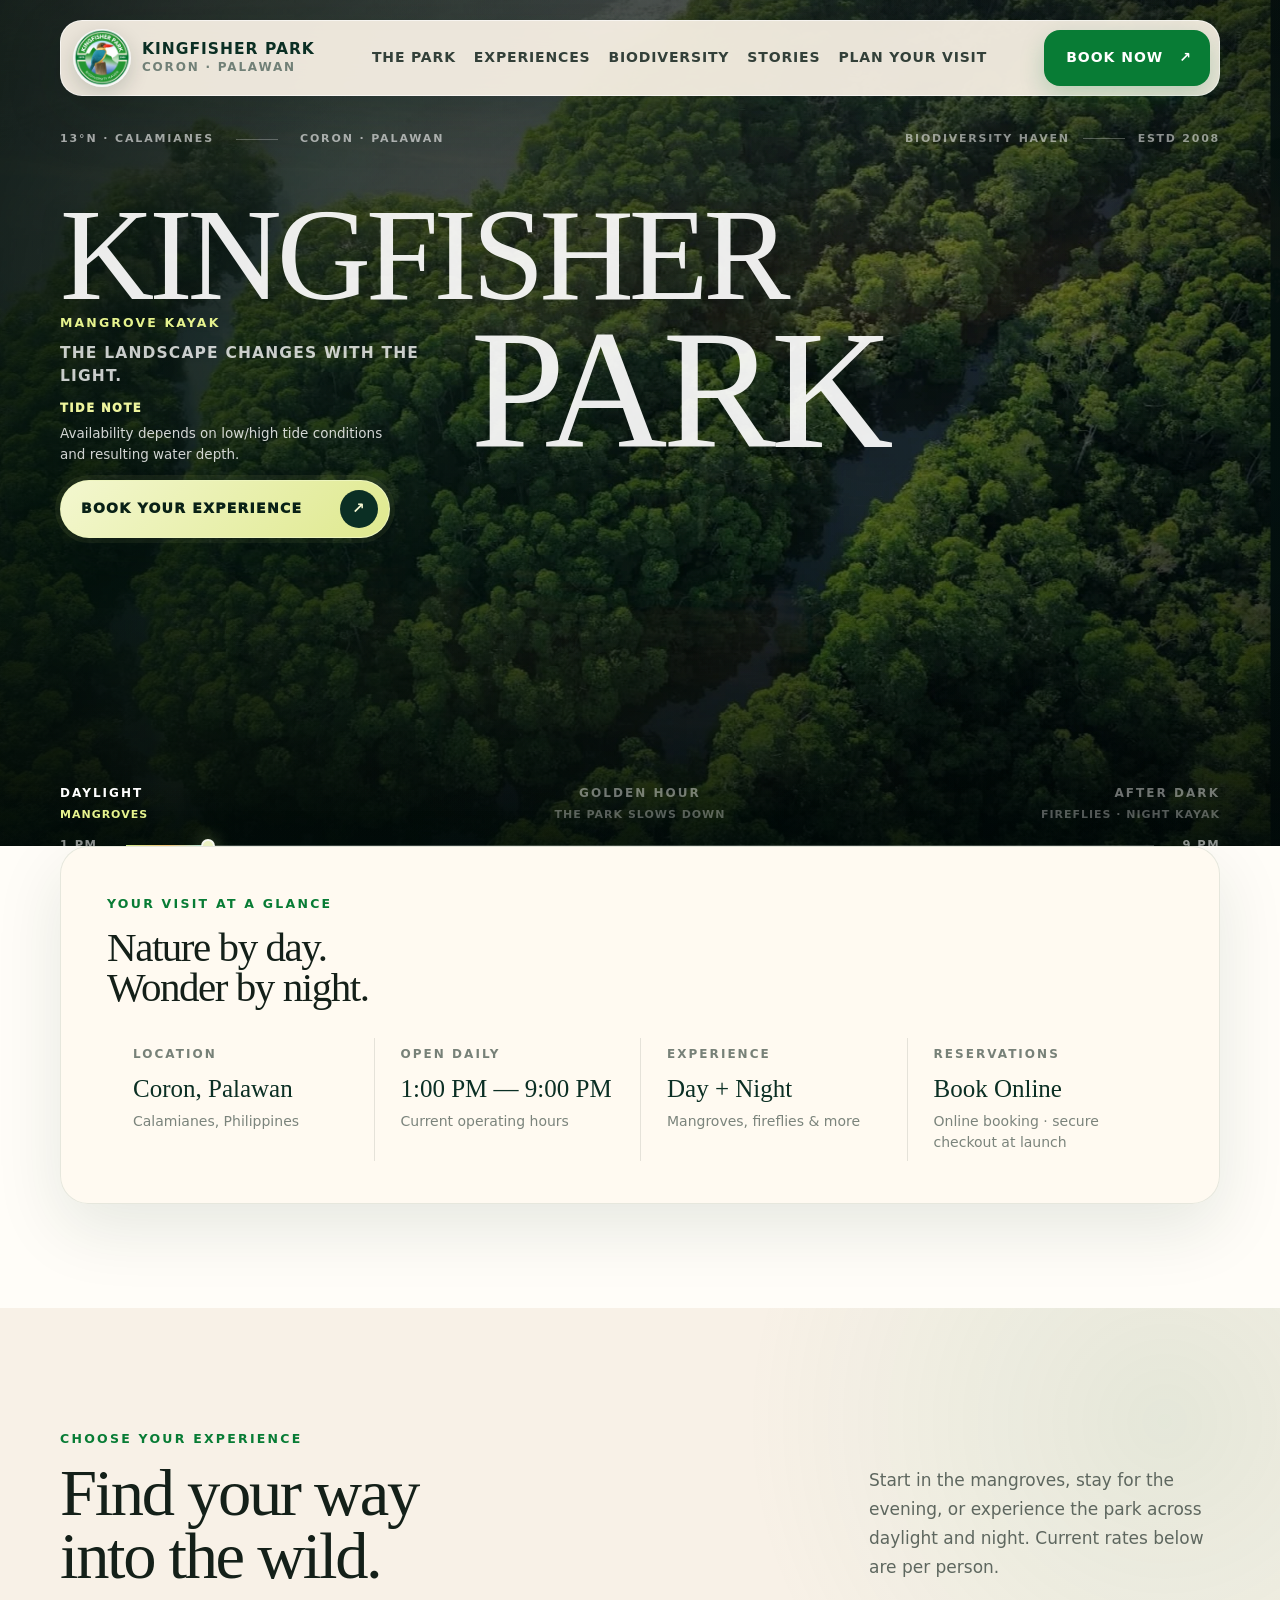
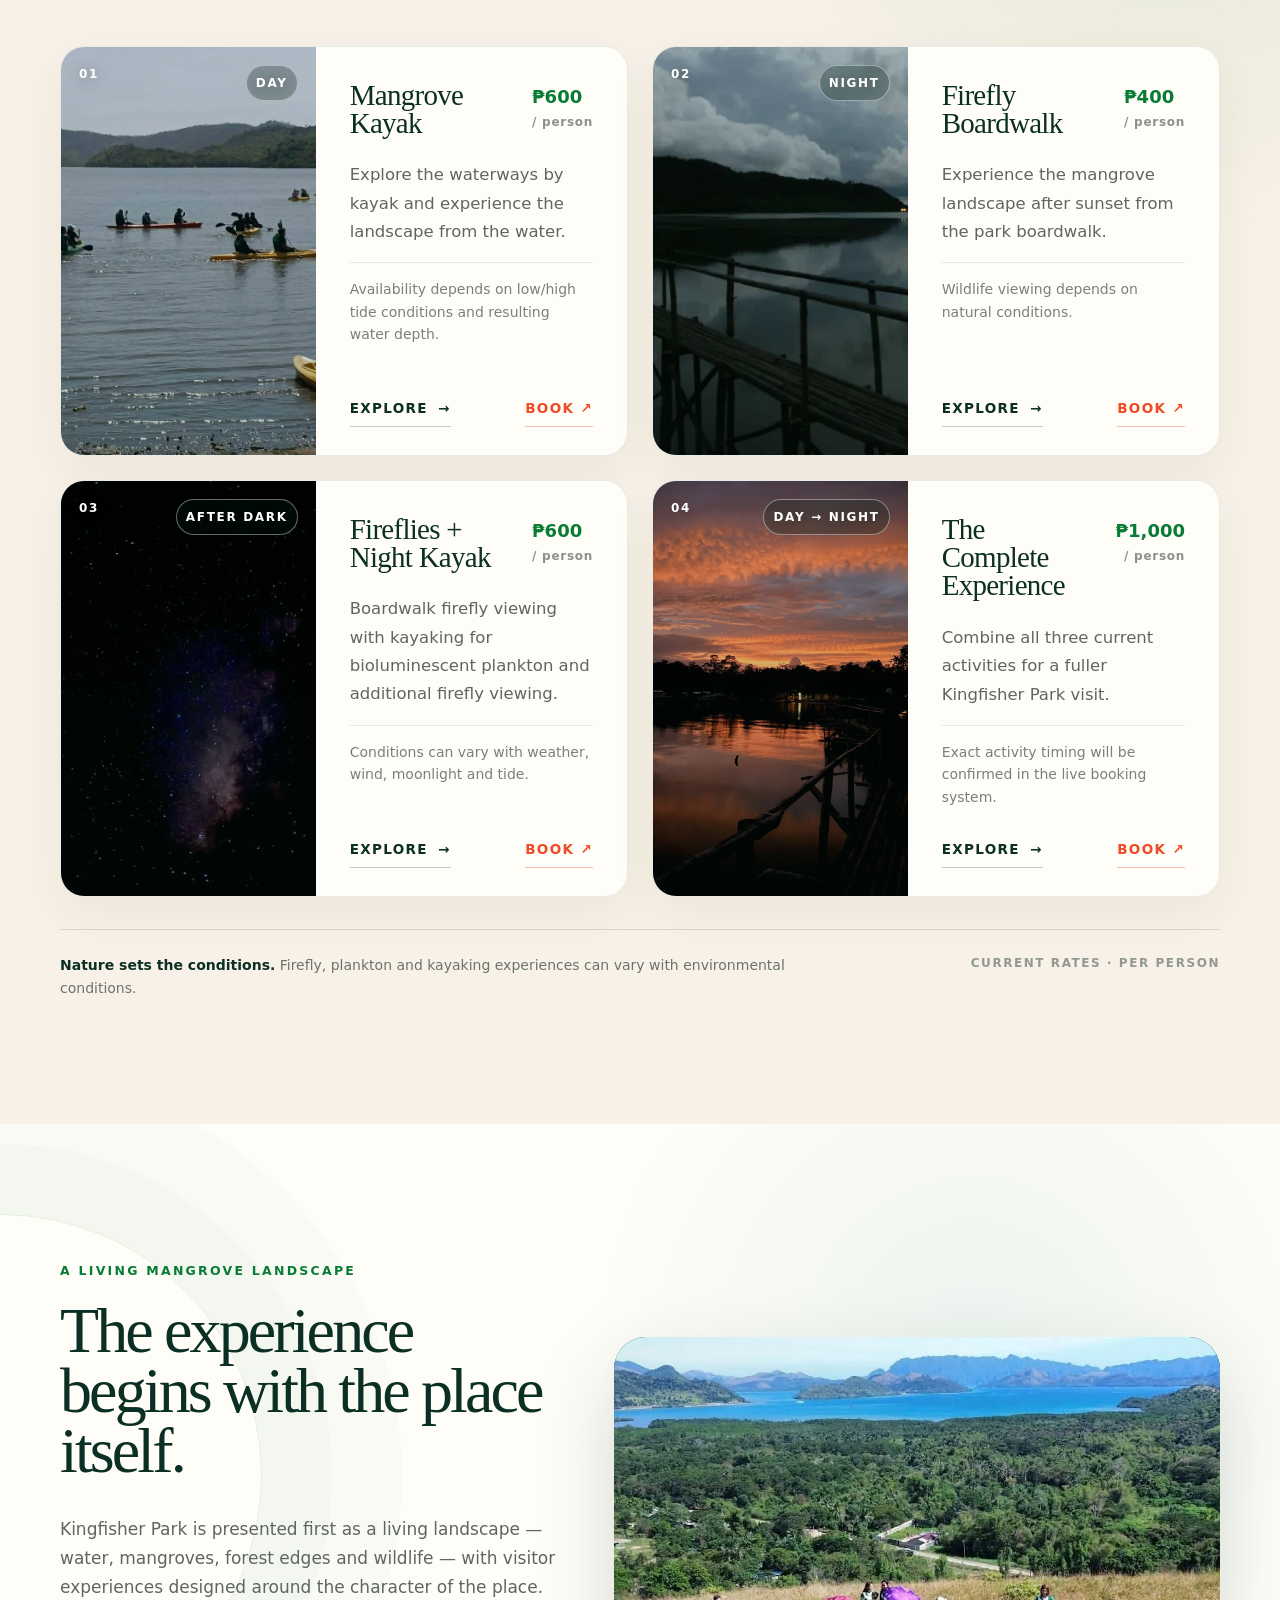
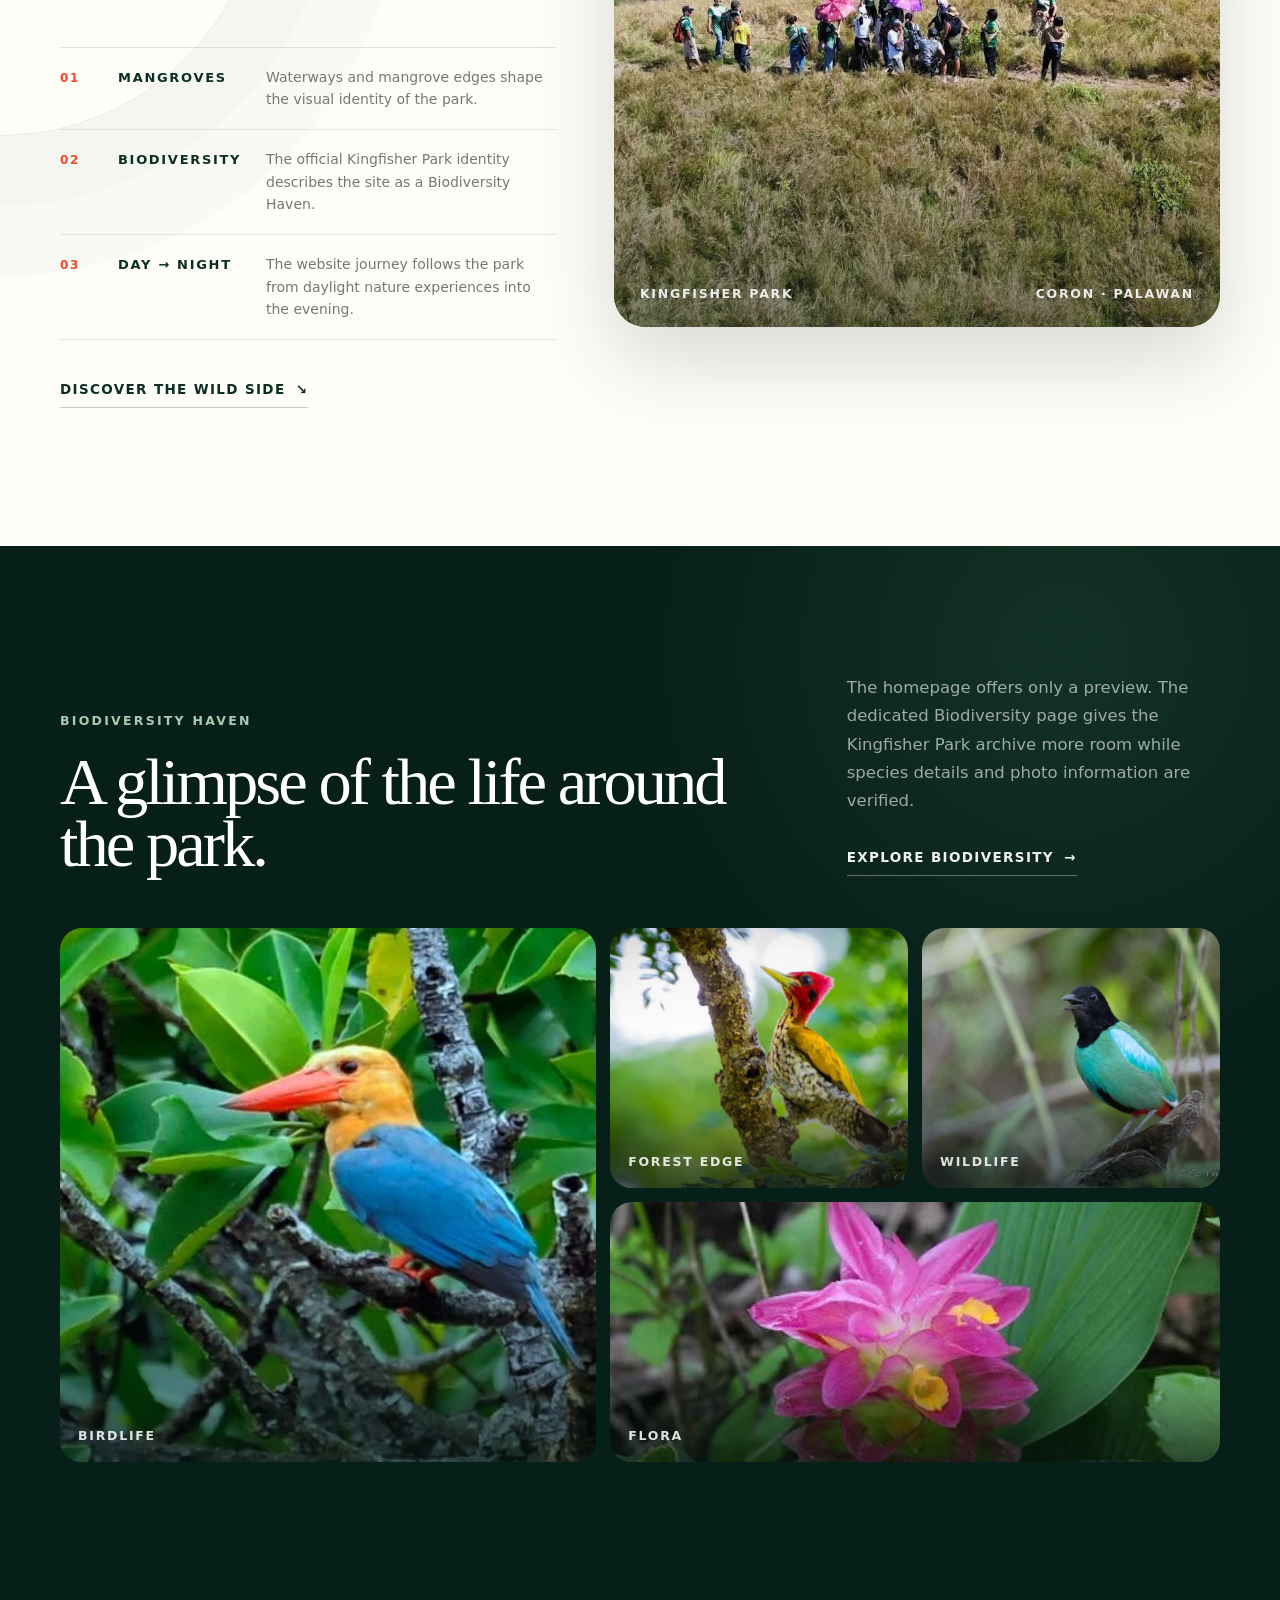
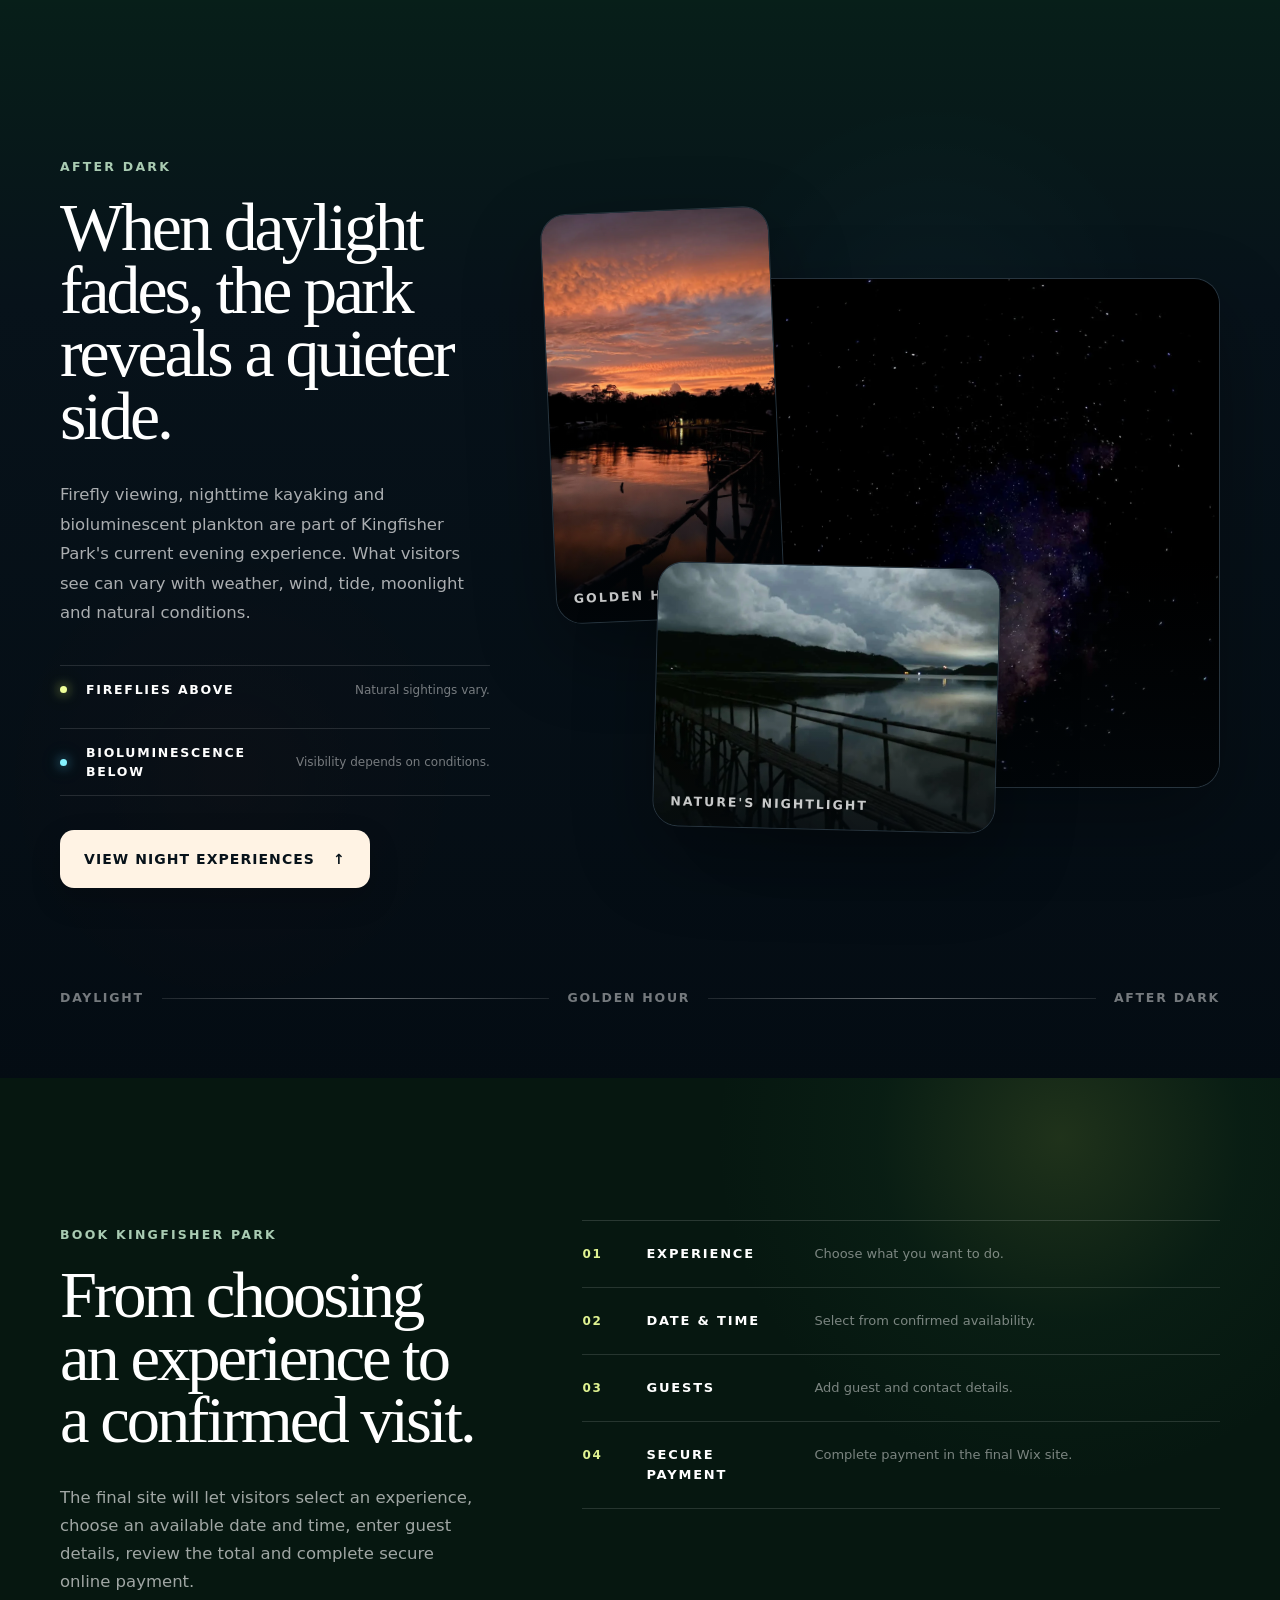
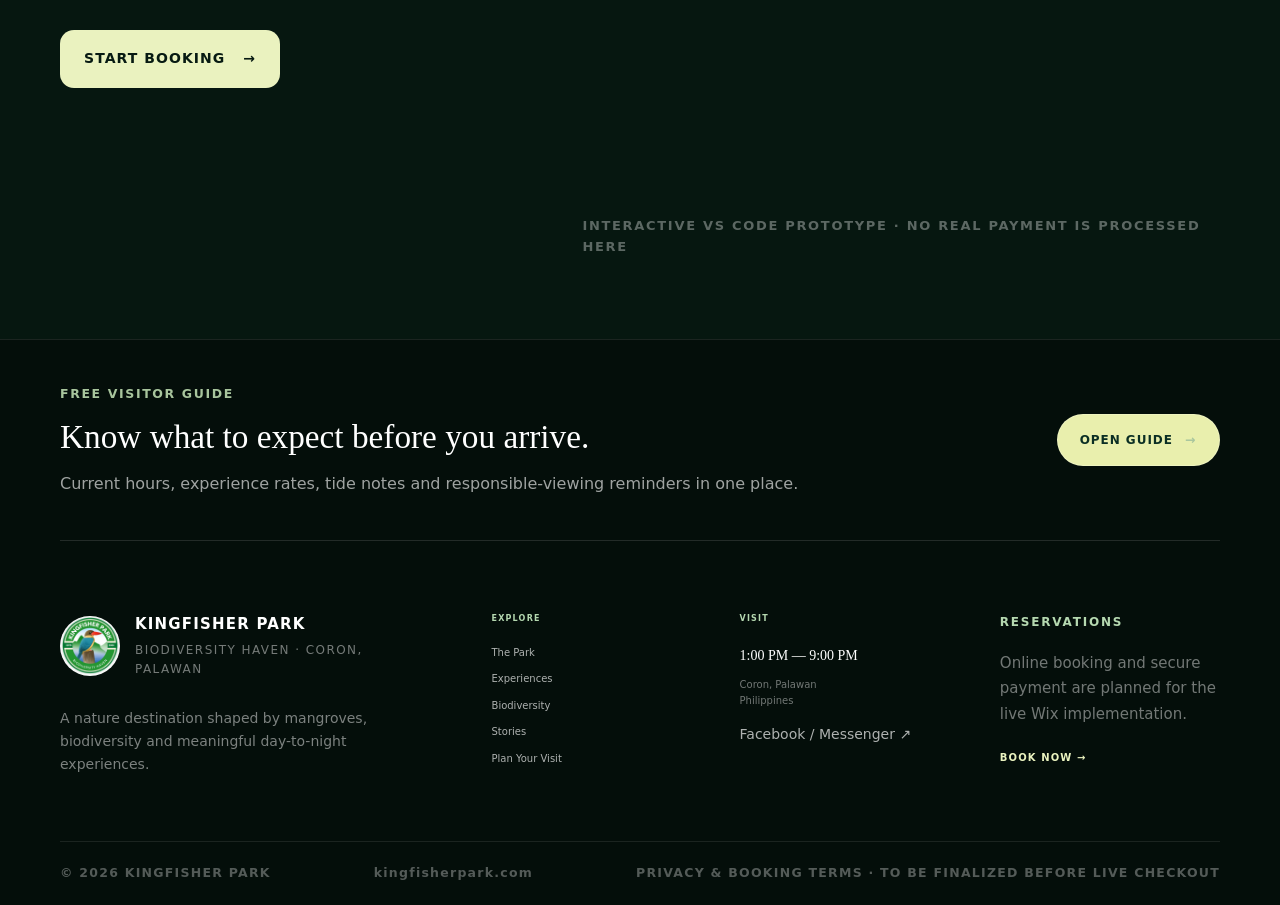
==== commit a50c6bcd: "Add files via upload Increased typography across the full website, strengthened booking visibility, " ====
--- a/index.html
+++ b/index.html
@@ -121,12 +121,16 @@
             MANGROVE KAYAK
           </p>
           <p class="living-message">THE LANDSCAPE CHANGES WITH THE LIGHT.</p>
+          <p class="living-condition" id="living-condition">
+            <strong>TIDE NOTE</strong>
+            <span>Availability depends on low/high tide conditions and resulting water depth.</span>
+          </p>
           <a
             class="living-cta"
             id="living-cta"
-            href="booking.html?experience=mangrove"
+            href="booking.html"
           >
-            <span id="living-cta-label">BOOK MANGROVE KAYAK</span>
+            <strong id="living-cta-label">BOOK YOUR EXPERIENCE</strong>
             <span class="living-cta-arrow" aria-hidden="true">↗</span>
           </a>
         </div>
@@ -225,7 +229,7 @@
             <div class="glance-item">
               <dt>OPEN DAILY</dt>
               <dd>1:00 PM — 9:00 PM</dd>
-              <span>Current September 2026 hours</span>
+              <span>Current operating hours</span>
             </div>
             <div class="glance-item">
               <dt>EXPERIENCE</dt>
@@ -235,7 +239,7 @@
             <div class="glance-item">
               <dt>RESERVATIONS</dt>
               <dd>Book Online</dd>
-              <span>Secure checkout planned for launch</span>
+              <span>Online booking · secure checkout at launch</span>
             </div>
           </dl>
         </div>
@@ -268,7 +272,7 @@
                 <p class="price">₱600 <span>/ person</span></p>
               </div>
               <p>Explore the waterways by kayak and experience the landscape from the water.</p>
-              <p class="condition">Dependent on current tide depth.</p>
+              <p class="condition">Availability depends on low/high tide conditions and resulting water depth.</p>
               <div class="card-actions">
                 <a class="text-link" href="experiences.html">EXPLORE <span aria-hidden="true">→</span></a>
                 <a class="book-text" href="booking.html?experience=mangrove">BOOK <span aria-hidden="true">↗</span></a>
@@ -339,7 +343,7 @@
 
         <div class="experience-footer">
           <p><strong>Nature sets the conditions.</strong> Firefly, plankton and kayaking experiences can vary with environmental conditions.</p>
-          <span>CURRENT SEPTEMBER 2026 RATES · PER PERSON</span>
+          <span>CURRENT RATES · PER PERSON</span>
         </div>
       </div>
     </section>
@@ -571,13 +575,21 @@
 
   <a class="mobile-sticky-book" href="booking.html" aria-label="Book a Kingfisher Park experience">
     <span>
-      <small>OPEN 1:00 PM — 9:00 PM</small>
-      <strong>BOOK YOUR EXPERIENCE</strong>
+      <small>EXPERIENCES FROM ₱400 / PERSON</small>
+      <strong>BOOK NOW</strong>
     </span>
     <span class="mobile-sticky-arrow" aria-hidden="true">→</span>
   </a>
 
   <footer class="site-footer">
+    <div class="page-width footer-guide">
+      <div>
+        <span>FREE VISITOR GUIDE</span>
+        <strong>Know what to expect before you arrive.</strong>
+        <p>Current hours, experience rates, tide notes and responsible-viewing reminders in one place.</p>
+      </div>
+      <a href="visitor-guide.html">OPEN GUIDE <span aria-hidden="true">→</span></a>
+    </div>
     <div class="page-width footer-grid">
       <div class="footer-brand">
         <a class="footer-logo-lockup" href="index.html" aria-label="Kingfisher Park home">
--- a/css/styles.css
+++ b/css/styles.css
@@ -3834,3 +3834,625 @@
 .footer-book-link:focus-visible {
   color: #fff;
 }
+
+
+/* =================================================
+   CLIENT REVISION V1 — LEGIBILITY, BOOKING & VISITOR PLANNING
+================================================= */
+
+/* Sitewide readability pass */
+.brand-copy strong { font-size: 15px; }
+.brand-copy small { font-size: 11px; }
+.desktop-nav a { font-size: 13.5px; }
+.header-book { font-size: 13px; font-weight: 900; }
+.section-kicker { font-size: 11px; }
+.subpage-hero-inner p,
+.section-intro > p,
+.plan-heading > p,
+.know-head > p,
+.booking-copy > p,
+.footer-brand > p,
+.footer-book > p { font-size: 16px; line-height: 1.7; }
+
+/* Living Light Hero — clearer supporting type and stronger conversion */
+.living-meta,
+.living-identity { font-size: 11px; }
+.living-context { font-size: 12px; }
+.living-message {
+  font-size: 16px;
+  line-height: 1.5;
+  letter-spacing: .075em;
+}
+.living-cta {
+  width: min(390px, 100%);
+  min-height: 72px;
+  padding: 10px 13px 10px 21px;
+  color: #092116;
+  border-color: rgba(239,246,191,.95);
+  background: linear-gradient(135deg, #f3f7cf, #dfe98f);
+  box-shadow: 0 18px 48px rgba(3,16,11,.34), 0 0 0 5px rgba(225,239,144,.08);
+  font-size: 13px;
+}
+.living-cta:hover,
+.living-cta:focus-visible {
+  color: #06160f;
+  border-color: #fff8dc;
+  background: linear-gradient(135deg, #fff9dc, #e9f39f);
+  transform: translateY(-3px);
+}
+.living-cta-copy { display: grid; gap: 5px; text-align: left; }
+.living-cta-copy strong { font-size: 13px; font-weight: 950; letter-spacing: .08em; }
+.living-cta-copy small { color: #3f583d; font-size: 10.5px; font-weight: 850; letter-spacing: .08em; }
+.living-cta-arrow { background: #0b2f24; color: #f5f7d3; }
+.light-stage span { font-size: 10.5px; }
+.light-stage small { font-size: 9.5px; }
+.light-time { font-size: 10px; }
+.lightline-instruction { font-size: 9.5px; }
+
+/* Mobile booking visibility */
+@media (max-width: 820px) {
+  .mobile-sticky-book {
+    min-height: 68px;
+    padding: 11px 12px 11px 18px;
+    border: 1px solid rgba(244,248,199,.72);
+    background: linear-gradient(135deg, rgba(247,250,218,.99), rgba(219,235,131,.99));
+    box-shadow: 0 18px 50px rgba(2,14,10,.38), 0 0 0 4px rgba(229,241,147,.12);
+  }
+  .mobile-sticky-book small { font-size: 10px; color: #44533f; }
+  .mobile-sticky-book strong { font-size: 15px; color: #092116; }
+  .mobile-sticky-arrow { width: 42px; height: 42px; }
+}
+
+@media (max-width: 560px) {
+  .living-meta,
+  .living-identity { display: none; }
+  .living-hero-layout { padding-top: 92px; padding-bottom: 224px; }
+  .living-statement { bottom: 218px; width: 100%; }
+  .living-context { font-size: 11px; }
+  .living-message { max-width: 92%; font-size: 14px; letter-spacing: .055em; }
+  .living-cta { width: min(360px, 100%); min-height: 68px; }
+  .light-stage span { font-size: 9.5px; }
+  .light-time { font-size: 9px; }
+  .lightline-instruction { font-size: 9px; }
+}
+
+/* First-visit planning */
+.first-visit { padding: 120px 0; background: #eef3ee; }
+.first-visit-grid { display: grid; grid-template-columns: .78fr 1.22fr; gap: clamp(56px, 8vw, 120px); align-items: start; }
+.first-visit-copy h2 { margin: 16px 0 0; font-family: var(--font-display); font-size: clamp(54px, 5vw, 82px); font-weight: 400; line-height: .94; letter-spacing: -.045em; }
+.first-visit-copy p { max-width: 560px; margin: 24px 0; color: #5e675f; font-size: 17px; line-height: 1.72; }
+.first-visit-timeline { margin: 0; padding: 0; list-style: none; display: grid; }
+.first-visit-timeline li { display: grid; grid-template-columns: 58px 1fr; gap: 24px; padding: 26px 0; border-top: 1px solid rgba(15,61,43,.14); }
+.first-visit-timeline li:last-child { border-bottom: 1px solid rgba(15,61,43,.14); }
+.first-visit-timeline > li > span { color: #4a8a69; font-size: 12px; font-weight: 900; letter-spacing: .12em; }
+.first-visit-timeline strong { color: var(--forest-900); font-size: 17px; letter-spacing: .08em; }
+.first-visit-timeline p { margin: 8px 0 0; color: #657068; font-size: 16px; line-height: 1.65; }
+
+/* Visitor guide callout + footer guide */
+.visitor-guide-callout { padding: 96px 0; background: #f5efdf; }
+.visitor-guide-callout-inner { display: grid; grid-template-columns: 1fr auto; gap: 48px; align-items: end; }
+.visitor-guide-callout h2 { margin: 14px 0 0; font-family: var(--font-display); font-size: clamp(48px, 4.6vw, 76px); font-weight: 400; line-height: .95; letter-spacing: -.04em; }
+.visitor-guide-callout p { max-width: 720px; margin: 18px 0 0; color: #667068; font-size: 17px; line-height: 1.7; }
+.footer-guide { padding: 44px 0; display: grid; grid-template-columns: 1fr auto; gap: 40px; align-items: center; border-bottom: 1px solid rgba(255,255,255,.12); }
+.footer-guide > div { display: grid; gap: 8px; }
+.footer-guide span { color: #a8c59d; font-size: 11px; font-weight: 900; letter-spacing: .13em; }
+.footer-guide strong { color: #fff; font-family: var(--font-display); font-size: clamp(30px, 2.6vw, 44px); font-weight: 500; }
+.footer-guide p { margin: 0; color: rgba(255,255,255,.62); font-size: 15px; line-height: 1.6; }
+.footer-guide a,
+.footer-guide button { min-height: 52px; padding: 0 22px; display: inline-flex; align-items: center; gap: 12px; border: 1px solid rgba(255,255,255,.22); border-radius: 999px; color: #0b2f24; background: #e9efad; font: inherit; font-size: 12px; font-weight: 900; letter-spacing: .08em; text-decoration: none; cursor: pointer; }
+
+/* Visitor Guide page */
+.guide-hero { padding: 180px 0 96px; color: #fff; background: radial-gradient(circle at 85% 30%, rgba(81,160,132,.28), transparent 33%), var(--forest-950); }
+.guide-hero-grid { display: grid; grid-template-columns: 1fr auto; gap: 44px; align-items: end; }
+.guide-hero h1 { max-width: 900px; margin: 18px 0 0; font-family: var(--font-display); font-size: clamp(70px, 7vw, 118px); font-weight: 400; line-height: .86; letter-spacing: -.055em; }
+.guide-hero p { max-width: 700px; margin: 24px 0 0; color: rgba(255,255,255,.72); font-size: 18px; line-height: 1.7; }
+.guide-print { border: 0; color: #0b2f24; background: #e7ef9f; }
+.guide-content { padding: 96px 0 120px; }
+.guide-grid { display: grid; grid-template-columns: repeat(2, minmax(0,1fr)); gap: 16px; }
+.guide-card { padding: 30px; border: 1px solid rgba(15,61,43,.12); border-radius: 22px; background: #fffdf8; }
+.guide-card-wide { grid-column: 1 / -1; display: grid; grid-template-columns: auto 1fr auto; gap: 28px; align-items: center; background: #edf2e6; }
+.guide-card > span { color: #4e8d6b; font-size: 11px; font-weight: 900; letter-spacing: .12em; }
+.guide-card h2,
+.guide-card h3 { margin: 12px 0 0; color: var(--forest-900); font-family: var(--font-display); font-weight: 500; }
+.guide-card h2 { font-size: 44px; }
+.guide-card h3 { font-size: 30px; }
+.guide-card strong { display: block; margin-top: 18px; color: var(--forest-900); font-size: 18px; }
+.guide-card p { margin: 12px 0 0; color: #657068; font-size: 16px; line-height: 1.65; }
+.guide-respect { padding: 110px 0; color: #fff; background: var(--forest-900); }
+.guide-respect-grid { display: grid; grid-template-columns: .8fr 1.2fr; gap: 80px; align-items: start; }
+.guide-respect h2 { margin: 16px 0 0; font-family: var(--font-display); font-size: clamp(56px, 5vw, 84px); font-weight: 400; line-height: .94; }
+.guide-respect ul { margin: 0; padding: 0; list-style: none; border-top: 1px solid rgba(255,255,255,.14); }
+.guide-respect li { padding: 20px 0; border-bottom: 1px solid rgba(255,255,255,.14); color: rgba(255,255,255,.78); font-size: 17px; }
+.guide-book { padding: 96px 0; }
+.guide-book-inner { display: grid; grid-template-columns: 1fr auto; gap: 48px; align-items: end; }
+.guide-book h2 { margin: 14px 0 0; max-width: 820px; font-family: var(--font-display); font-size: clamp(50px, 4.8vw, 78px); font-weight: 400; line-height: .95; }
+.guide-book-inner > div:last-child { display: flex; align-items: center; gap: 22px; }
+
+@media (max-width: 900px) {
+  .first-visit-grid,
+  .visitor-guide-callout-inner,
+  .guide-hero-grid,
+  .guide-respect-grid,
+  .guide-book-inner { grid-template-columns: 1fr; }
+  .guide-grid { grid-template-columns: 1fr; }
+  .guide-card-wide { grid-column: auto; display: block; }
+  .footer-guide { grid-template-columns: 1fr; }
+}
+
+@media (max-width: 560px) {
+  .first-visit,
+  .visitor-guide-callout,
+  .guide-content,
+  .guide-respect,
+  .guide-book { padding-block: 78px; }
+  .first-visit-copy p,
+  .first-visit-timeline p,
+  .visitor-guide-callout p,
+  .guide-card p,
+  .guide-respect li { font-size: 15px; }
+  .guide-hero { padding-top: 132px; }
+  .guide-hero h1 { font-size: clamp(58px, 17vw, 82px); }
+  .guide-book-inner > div:last-child { align-items: flex-start; flex-direction: column; }
+}
+
+@media print {
+  .visitor-guide-page .site-header,
+  .visitor-guide-page .site-footer,
+  .visitor-guide-page .guide-print,
+  .visitor-guide-page .mobile-sticky-book,
+  .visitor-guide-page .prototype-toast { display: none !important; }
+  .visitor-guide-page .guide-hero { padding: 30px 0; color: #0b2f24; background: #fff; }
+  .visitor-guide-page .guide-hero p { color: #4e5a52; }
+  .visitor-guide-page .guide-content,
+  .visitor-guide-page .guide-respect,
+  .visitor-guide-page .guide-book { padding: 24px 0; color: #0b2f24; background: #fff; }
+  .visitor-guide-page .guide-card { break-inside: avoid; }
+  .visitor-guide-page .guide-respect li { color: #0b2f24; }
+}
+
+
+/* =================================================
+   CLIENT REVISION V2 — HERO FIT + CLEAR TIDE ADVISORY
+   Keeps Living Light photography visible and removes product-price clutter.
+================================================= */
+
+/* Fit the complete Hero in a normal desktop viewport without requiring browser zoom-out. */
+.living-light-hero {
+  height: 100svh;
+  min-height: 680px;
+  max-height: 980px;
+}
+
+.living-hero-layout {
+  padding-top: 112px;
+  padding-bottom: 150px;
+}
+
+.living-meta,
+.living-identity {
+  top: 130px;
+}
+
+.living-title-kingfisher {
+  top: 29%;
+  font-size: clamp(88px, 10.2vw, 164px);
+}
+
+.living-title-park {
+  right: 2.5%;
+  top: 46%;
+  font-size: clamp(118px, 13.3vw, 208px);
+}
+
+/* Keep action content clear of the oversized title and Lightline control. */
+.living-statement {
+  bottom: 142px;
+  width: min(410px, 34vw);
+}
+
+.living-message {
+  margin-top: 9px;
+  font-size: 14px;
+  line-height: 1.4;
+}
+
+.living-condition {
+  max-width: 390px;
+  margin: 12px 0 0;
+  display: flex;
+  flex-wrap: wrap;
+  gap: 5px 9px;
+  color: rgba(255,255,255,.82);
+  font-size: 11px;
+  line-height: 1.45;
+}
+
+.living-condition[hidden] {
+  display: none;
+}
+
+.living-condition strong {
+  color: #eef49d;
+  font-size: 9px;
+  font-weight: 950;
+  letter-spacing: .13em;
+}
+
+.living-condition span {
+  max-width: 330px;
+}
+
+/* Booking stays prominent but no longer advertises one activity or repeats a price. */
+.living-cta {
+  width: min(330px, 100%);
+  min-height: 58px;
+  margin-top: 15px;
+  padding: 0 11px 0 20px;
+  font-size: 12px;
+}
+
+.living-cta > strong {
+  font-size: 12px;
+  font-weight: 950;
+  letter-spacing: .09em;
+}
+
+.living-cta-copy {
+  display: contents;
+}
+
+.lightline-shell {
+  padding-bottom: 14px;
+}
+
+.lightline-inner {
+  gap: 9px;
+}
+
+.light-stage {
+  min-height: 34px;
+}
+
+.light-stage small {
+  margin-top: 3px;
+}
+
+/* Short laptop screens: preserve the full composition and prevent overlap. */
+@media (min-width: 821px) and (max-height: 840px) {
+  .living-light-hero {
+    min-height: 640px;
+  }
+
+  .living-meta,
+  .living-identity {
+    top: 112px;
+  }
+
+  .living-title-kingfisher {
+    top: 27%;
+    font-size: clamp(82px, 9.5vw, 145px);
+  }
+
+  .living-title-park {
+    top: 43%;
+    font-size: clamp(108px, 12.2vw, 184px);
+  }
+
+  .living-statement {
+    bottom: 118px;
+    width: min(380px, 32vw);
+  }
+
+  .living-message {
+    font-size: 13px;
+  }
+
+  .living-condition {
+    margin-top: 8px;
+    font-size: 10px;
+  }
+
+  .living-cta {
+    min-height: 52px;
+    margin-top: 11px;
+  }
+
+  .light-stage small,
+  .lightline-instruction {
+    display: none;
+  }
+
+  .lightline-control {
+    margin-top: -2px;
+  }
+}
+
+@media (max-width: 820px) {
+  .living-light-hero {
+    height: 100svh;
+    min-height: 720px;
+    max-height: none;
+  }
+
+  .living-title-kingfisher {
+    top: 27%;
+  }
+
+  .living-title-park {
+    top: 41%;
+  }
+
+  .living-statement {
+    bottom: 180px;
+    width: min(390px, 76vw);
+  }
+
+  .living-condition {
+    max-width: 360px;
+    font-size: 11px;
+  }
+}
+
+@media (max-width: 560px) {
+  .living-light-hero {
+    min-height: 690px;
+  }
+
+  .living-hero-layout {
+    padding-top: 92px;
+    padding-bottom: 180px;
+  }
+
+  .living-title-kingfisher {
+    top: 25%;
+    font-size: clamp(50px, 14vw, 76px);
+  }
+
+  .living-title-park {
+    top: 37%;
+    font-size: clamp(72px, 21vw, 112px);
+  }
+
+  .living-statement {
+    bottom: 174px;
+    width: 100%;
+  }
+
+  .living-message {
+    max-width: 310px;
+    font-size: 13px;
+  }
+
+  .living-condition {
+    max-width: 320px;
+    font-size: 10.5px;
+  }
+
+  .living-cta {
+    width: min(310px, 100%);
+    min-height: 56px;
+  }
+}
+
+/* =================================================
+   CLIENT REVISION V4 — SITEWIDE READABILITY PASS
+   Client/staff feedback: supporting copy and interface text were too small.
+   Applies across Home, subpages, footer, Visitor Guide, and mobile.
+   Large display headlines remain intentionally editorial; this pass focuses
+   on body copy, labels, navigation, captions, cards, CTAs, and utility text.
+================================================= */
+
+:root {
+  --read-body: 17px;
+  --read-body-mobile: 16px;
+  --read-small: 14px;
+  --read-micro: 12px;
+  --read-ui: 14px;
+}
+
+body {
+  font-size: var(--read-body);
+  line-height: 1.55;
+}
+
+/* Global header/navigation */
+.brand-copy strong { font-size: 15.5px; }
+.brand-copy small { font-size: 12px; line-height: 1.2; }
+.desktop-nav a { font-size: 14px; letter-spacing: .06em; }
+.header-book { font-size: 14px; }
+.mobile-menu a { font-size: 17px; }
+.mobile-menu .mobile-book { font-size: 16px; }
+
+/* Global labels, CTAs and links */
+.eyebrow,
+.section-kicker,
+.section-kicker-light,
+.section-kicker-night { font-size: 12.5px; }
+.button { font-size: 14px; }
+.text-link,
+.book-text { font-size: 13.5px; }
+
+/* Homepage supporting copy */
+.hero-lede { font-size: 18px; }
+.hero-side-note,
+.hero-scroll { font-size: 11px; }
+.glance-item dt { font-size: 12px; }
+.glance-item dd { font-size: 25px; }
+.glance-item span { font-size: 14px; line-height: 1.55; }
+.section-intro > p { font-size: 17px; }
+.card-index,
+.card-badge { font-size: 12px; }
+.price { font-size: 18px; }
+.price span { font-size: 12px; }
+.experience-copy > p:not(.condition) { font-size: 16.5px; line-height: 1.72; }
+.condition { font-size: 14px; line-height: 1.6; }
+.experience-footer p { font-size: 14px; }
+.experience-footer > span { font-size: 12px; }
+
+/* Living landscape */
+.landscape-lede { font-size: 17px; }
+.landscape-notes span { font-size: 12px; }
+.landscape-notes strong { font-size: 13px; }
+.landscape-notes p { font-size: 14px; line-height: 1.62; }
+.landscape-visual figcaption { font-size: 12.5px; }
+
+/* Biodiversity */
+.biodiversity-intro p { font-size: 16.5px; }
+.biodiversity-intro .verification-note { font-size: 13px; }
+.bio-card figcaption span { font-size: 12.5px; }
+.bio-card figcaption small { font-size: 11.5px; }
+.bio-footer p { font-size: 14px; }
+.home-bio-copy p { font-size: 16.5px; }
+.home-bio-tile span { font-size: 12.5px; }
+
+/* After dark */
+.night-copy > p { font-size: 16.5px; }
+.night-points strong { font-size: 12.5px; }
+.night-points small { font-size: 12px; }
+.night-frame figcaption,
+.night-transition-note { font-size: 12.5px; }
+
+/* Conservation/community */
+.community-lede { font-size: 17px; }
+.community-rule strong { font-size: 13px; }
+.community-rule p { font-size: 15px; line-height: 1.65; }
+.community-photo figcaption { font-size: 12.5px; }
+.community-photo figcaption small { font-size: 11.5px; }
+
+/* Stories */
+.stories-head > p { font-size: 16.5px; }
+.story-year,
+.story-copy > span { font-size: 12px; }
+.story-copy p { font-size: 15.5px; line-height: 1.68; }
+
+/* Know before you go / visitor rules */
+.know-head > p { font-size: 16.5px; }
+.rule-number { font-size: 12px; }
+.visitor-rule h3 { font-size: 26px; }
+.visitor-rule p { font-size: 15.5px; line-height: 1.68; }
+
+/* Plan your visit */
+.plan-heading > p { font-size: 16.5px; }
+.plan-list dt { font-size: 12px; }
+.plan-list dd { font-size: 26px; }
+.plan-list span { font-size: 14px; line-height: 1.6; }
+
+/* Booking CTA on normal pages */
+.booking-copy > p { font-size: 16.5px; }
+.booking-steps span { font-size: 12px; }
+.booking-steps strong { font-size: 13px; }
+.booking-steps small { font-size: 13px; line-height: 1.5; }
+.booking-demo-note { font-size: 13px; }
+
+/* Footer */
+.footer-logo-lockup span { font-size: 15px; }
+.footer-logo-lockup strong { font-size: 15px; }
+.footer-logo-lockup small { font-size: 12px; }
+.footer-brand > p { font-size: 14px; line-height: 1.65; }
+.footer-book > span { font-size: 12px; }
+.footer-visit a { font-size: 14px; }
+.footer-visit strong { font-size: 14px; }
+.footer-book p { font-size: 15px; }
+.footer-bottom { font-size: 12.5px; }
+
+/* Subpages */
+.subpage-hero p { font-size: 17px; line-height: 1.72; }
+.page-bridge p { font-size: 16.5px; line-height: 1.72; }
+
+/* Living Light Hero supporting UI */
+.living-meta,
+.living-identity { font-size: 11px; }
+.living-context { font-size: 12.5px; }
+.living-message { font-size: 15.5px; line-height: 1.5; letter-spacing: .075em; }
+.living-condition { font-size: 13.5px; line-height: 1.55; }
+.living-condition strong { font-size: 11.5px; }
+.living-cta,
+.living-cta > strong { font-size: 14px; }
+.light-stage span { font-size: 12px; }
+.light-stage small { font-size: 11px; }
+.light-time { font-size: 11.5px; }
+.lightline-instruction { font-size: 11px; }
+
+/* First-time visit + Visitor Guide */
+.first-visit-copy p,
+.visitor-guide-callout p { font-size: 18px; }
+.first-visit-timeline > li > span { font-size: 13px; }
+.first-visit-timeline strong { font-size: 18px; }
+.first-visit-timeline p { font-size: 16.5px; }
+.footer-guide span { font-size: 12.5px; }
+.footer-guide p { font-size: 16px; }
+.footer-guide button { font-size: 13.5px; }
+.guide-hero p { font-size: 18px; }
+.guide-card > span { font-size: 12.5px; }
+.guide-card strong { font-size: 19px; }
+.guide-card p { font-size: 16.5px; }
+.guide-respect li { font-size: 17px; line-height: 1.6; }
+
+/* Keep short-height laptop Hero readable without reintroducing overlap. */
+@media (min-width: 821px) and (max-height: 840px) {
+  .living-message { font-size: 14.5px; }
+  .living-condition { font-size: 12.5px; }
+  .light-stage span { font-size: 11.5px; }
+  .light-time { font-size: 11px; }
+}
+
+/* Tablet and mobile: readable defaults, never tiny decorative text. */
+@media (max-width: 820px) {
+  body { font-size: var(--read-body-mobile); }
+  .mobile-menu a { font-size: 18px; }
+  .living-meta,
+  .living-identity { font-size: 10.5px; }
+  .living-message { font-size: 15px; letter-spacing: .05em; }
+  .living-condition { font-size: 13.5px; }
+  .light-stage span { font-size: 11.5px; }
+  .light-time { font-size: 11px; }
+  .lightline-instruction { font-size: 10.5px; }
+  .subpage-hero p,
+  .page-bridge p,
+  .section-intro > p,
+  .stories-head > p,
+  .know-head > p,
+  .plan-heading > p,
+  .booking-copy > p { font-size: 16px; }
+}
+
+@media (max-width: 560px) {
+  .brand-copy strong { font-size: 14.5px; }
+  .brand-copy small { font-size: 11.5px; }
+  .eyebrow,
+  .section-kicker,
+  .section-kicker-light,
+  .section-kicker-night { font-size: 11.5px; }
+  .living-meta { font-size: 10px; }
+  .living-context { font-size: 11.5px; }
+  .living-message { font-size: 14.5px; }
+  .living-condition { font-size: 13px; }
+  .living-condition strong { font-size: 10.5px; }
+  .living-cta,
+  .living-cta > strong { font-size: 13.5px; }
+  .light-stage span { font-size: 10.5px; }
+  .light-time { font-size: 10.5px; }
+  .lightline-instruction { font-size: 10px; }
+  .experience-copy > p:not(.condition),
+  .landscape-lede,
+  .biodiversity-intro p,
+  .night-copy > p,
+  .community-lede,
+  .stories-head > p,
+  .know-head > p,
+  .plan-heading > p,
+  .booking-copy > p { font-size: 16px; }
+  .condition,
+  .landscape-notes p,
+  .bio-footer p,
+  .community-rule p,
+  .story-copy p,
+  .visitor-rule p,
+  .plan-list span { font-size: 15px; }
+  .first-visit-copy p,
+  .visitor-guide-callout p,
+  .guide-hero p { font-size: 16.5px; }
+  .first-visit-timeline p,
+  .guide-card p,
+  .guide-respect li { font-size: 16px; }
+}
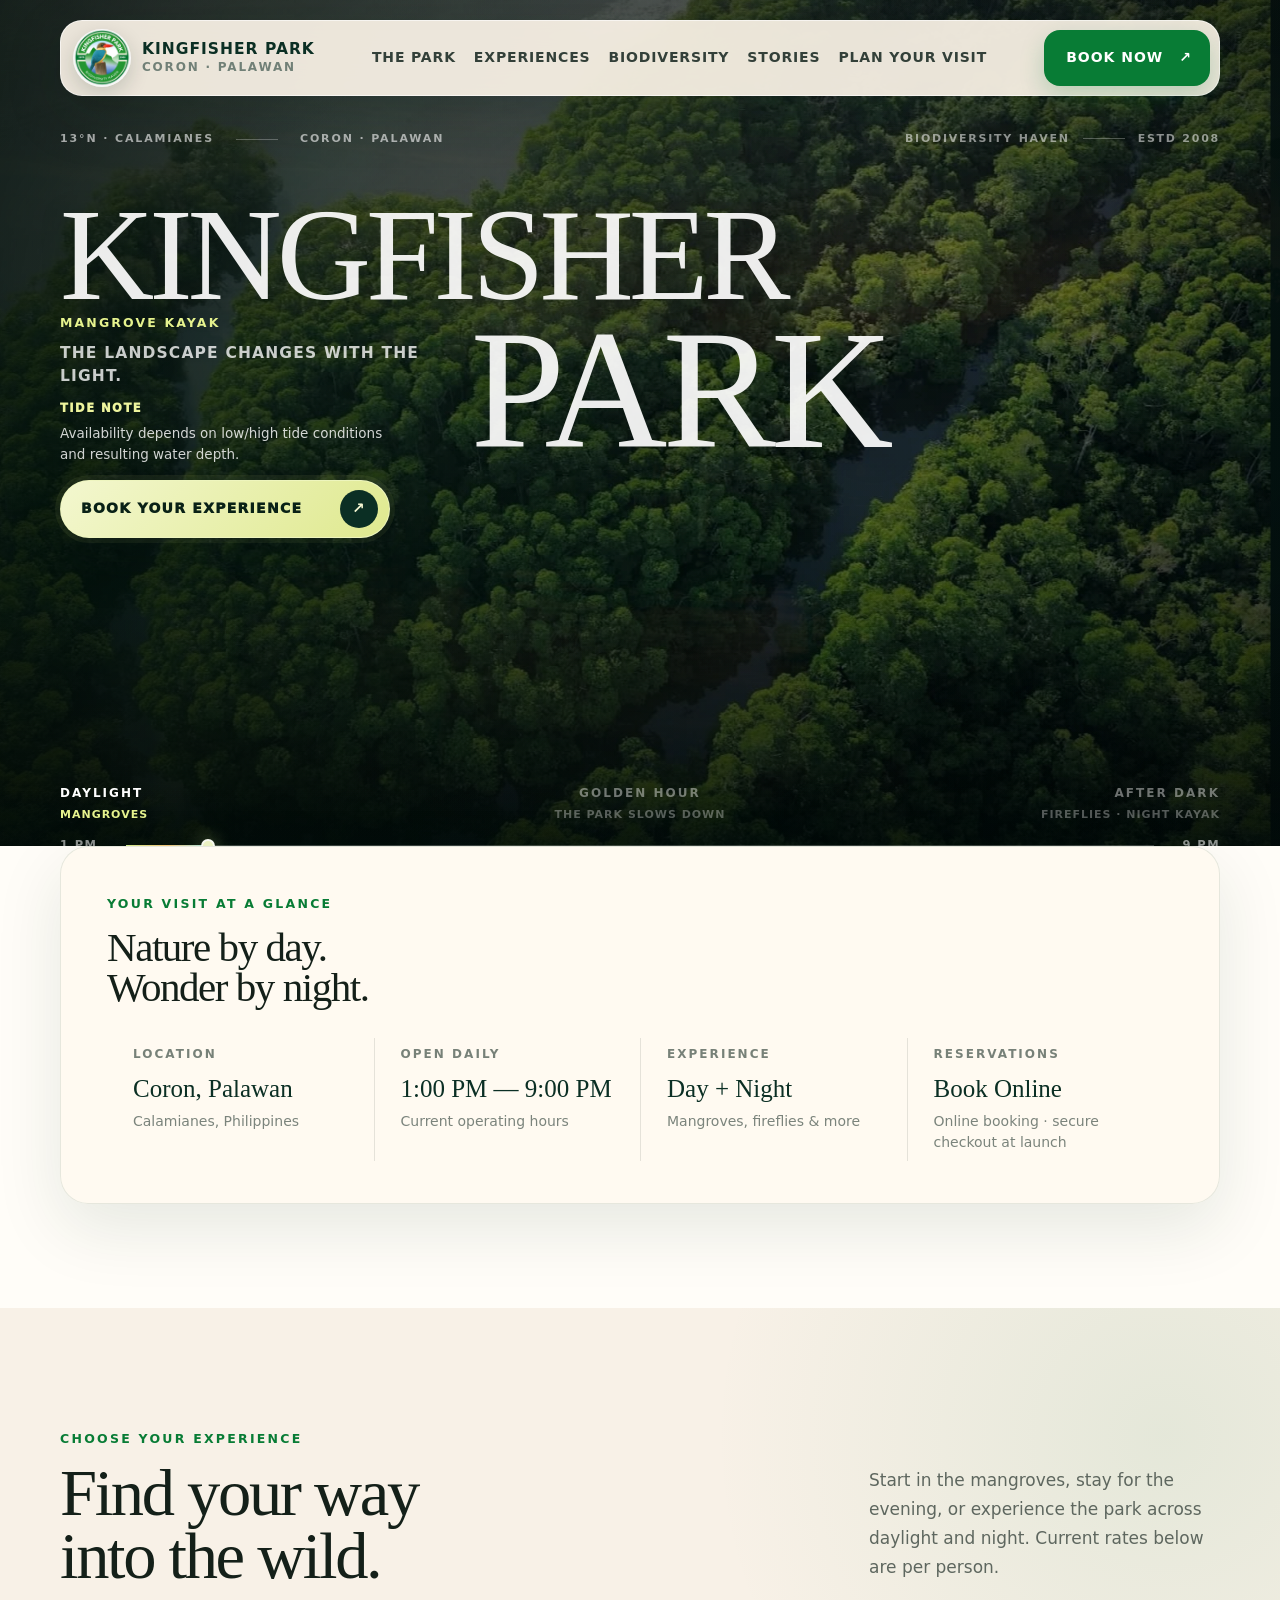
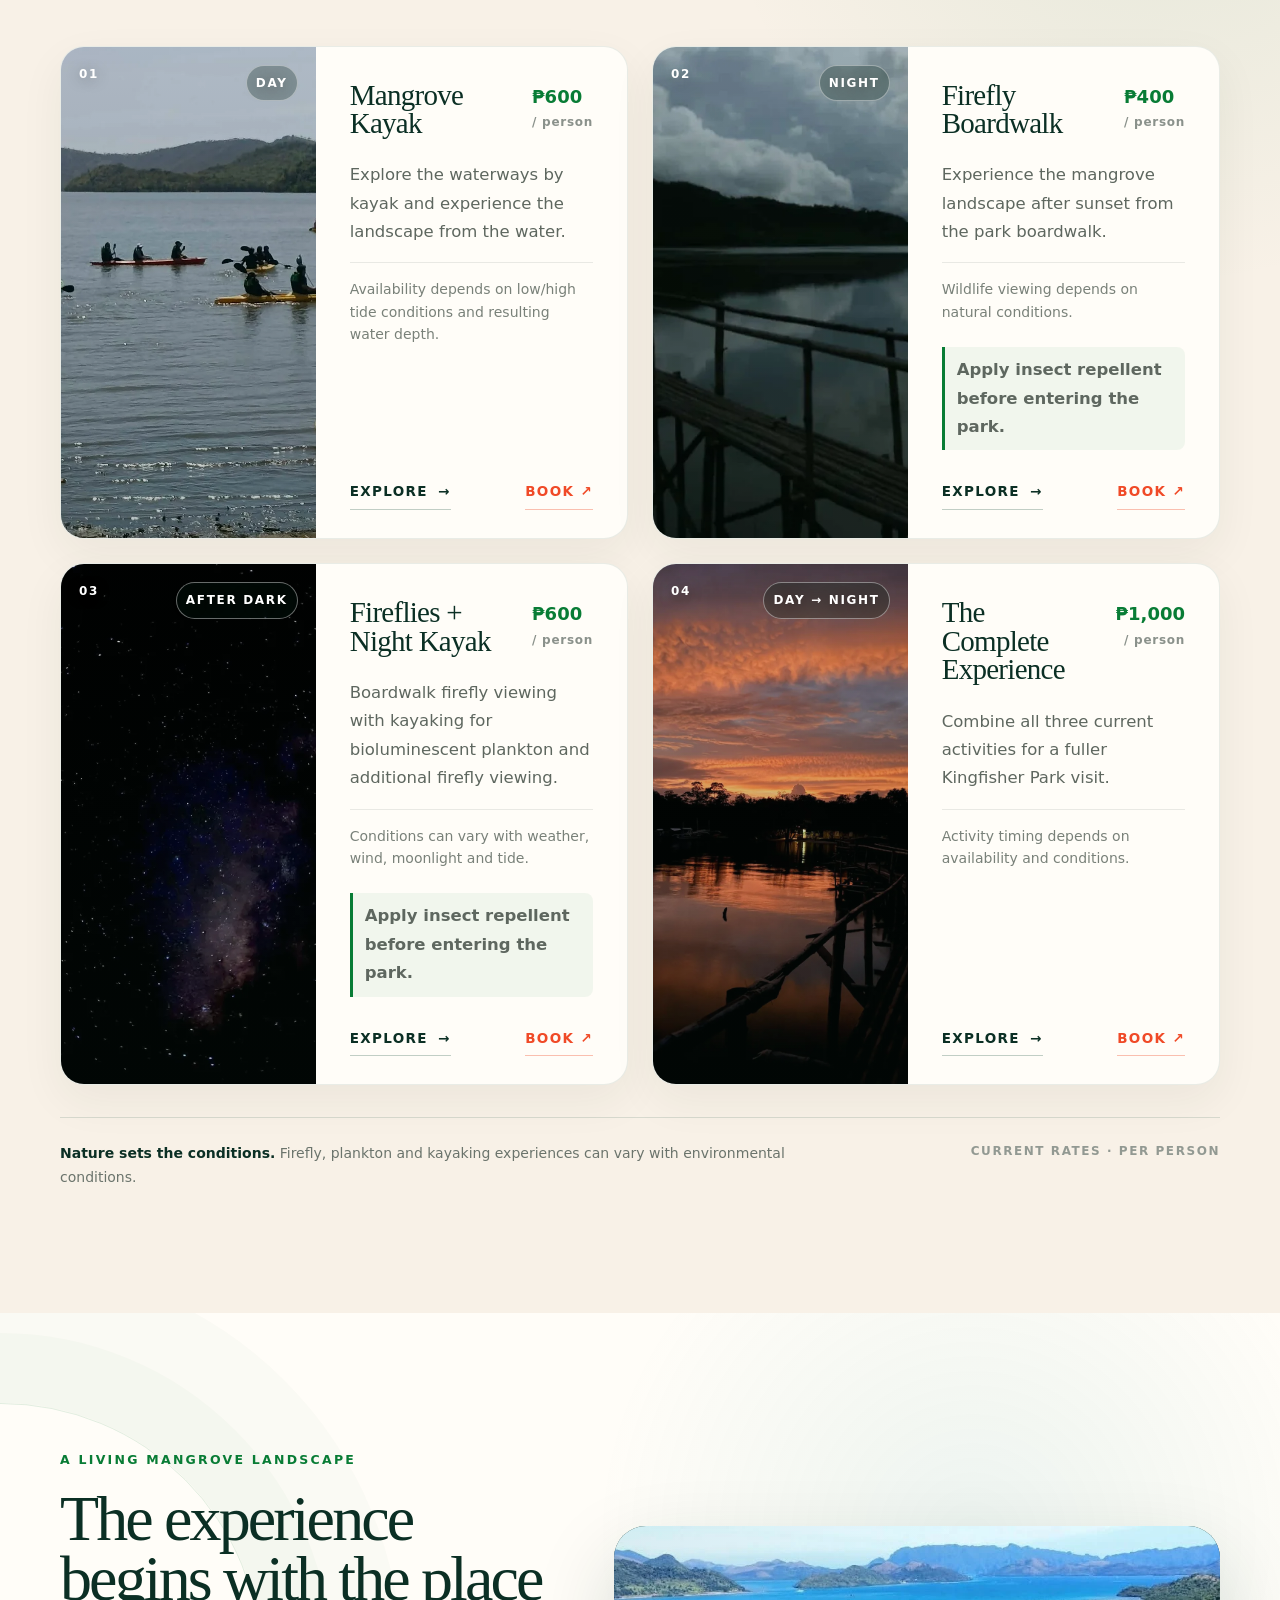
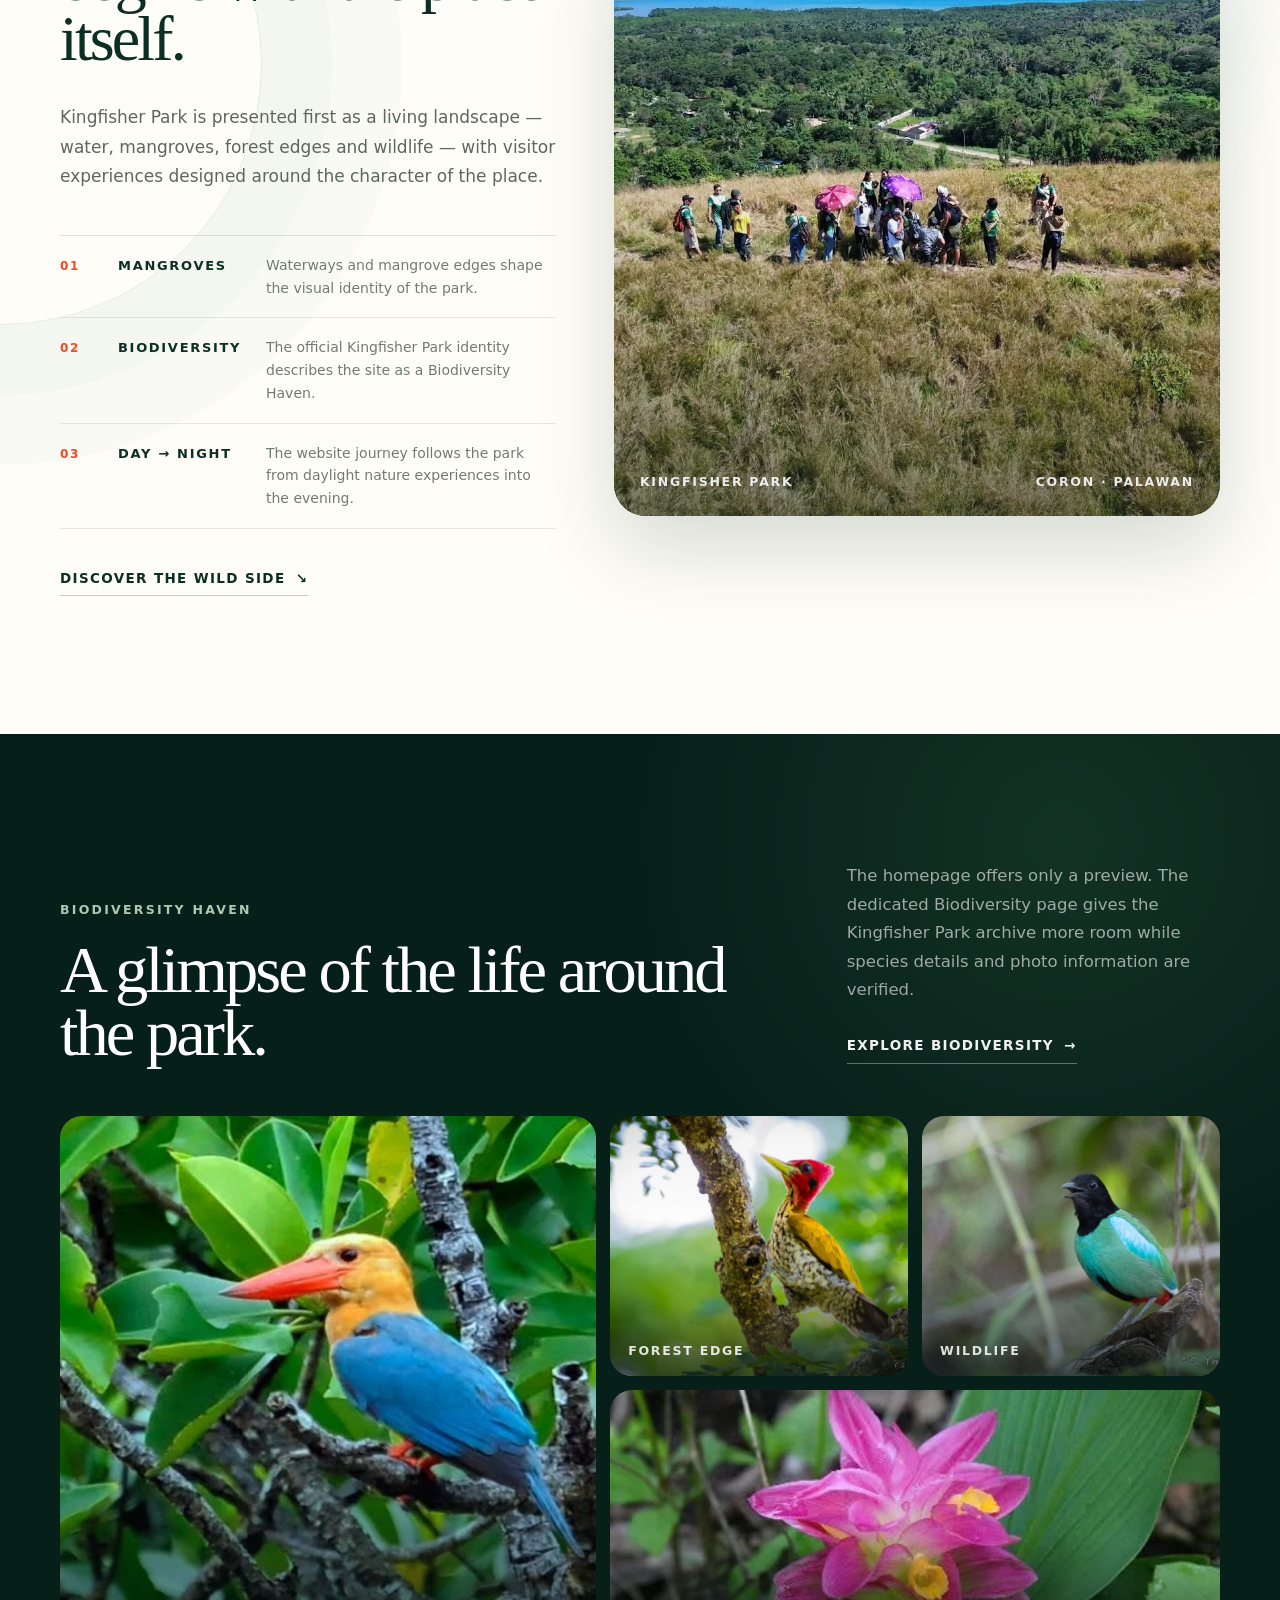
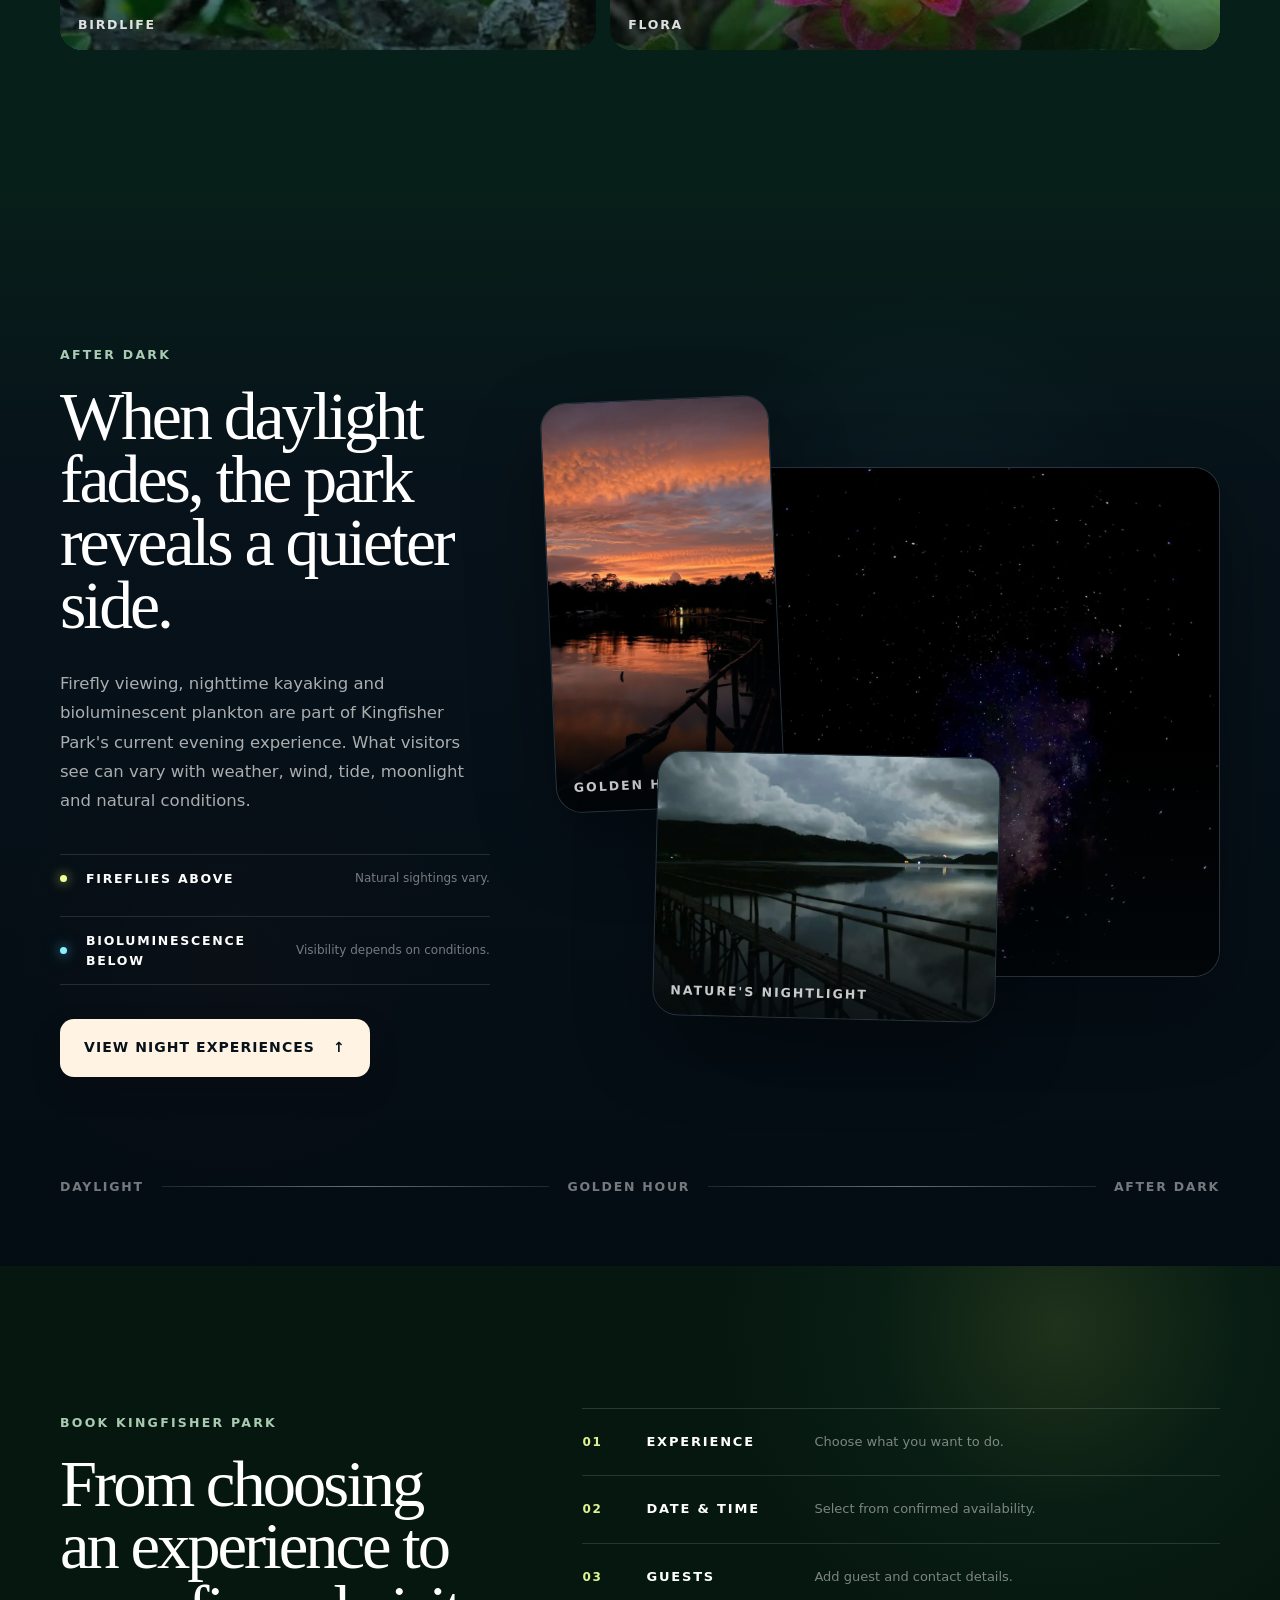
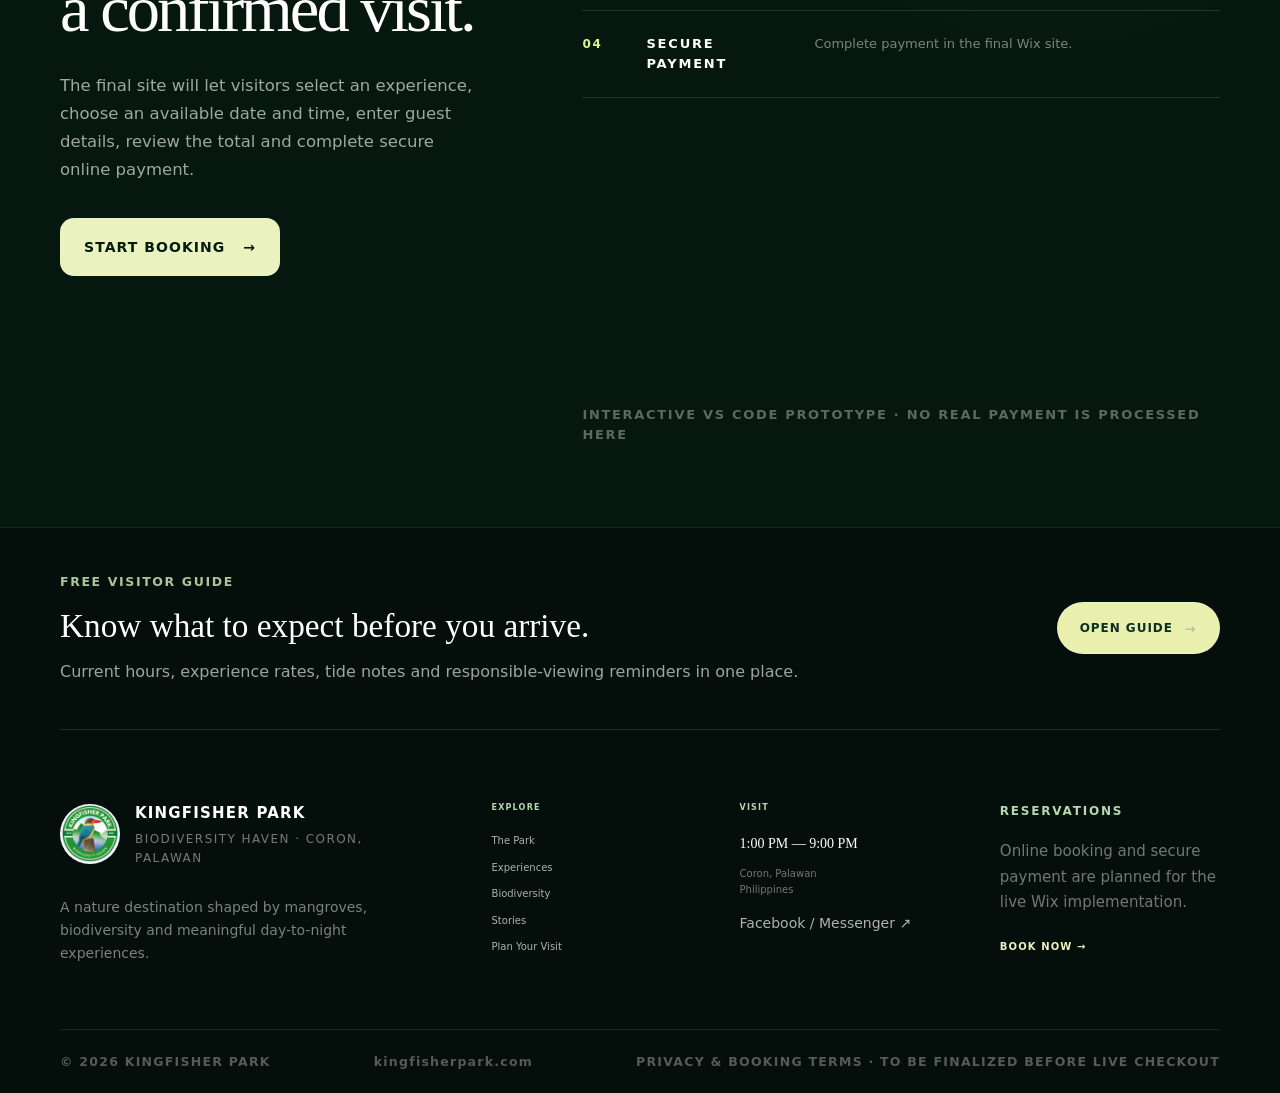
==== commit e5a5255d: "Add files via upload" ====
--- a/index.html
+++ b/index.html
@@ -293,6 +293,7 @@
               </div>
               <p>Experience the mangrove landscape after sunset from the park boardwalk.</p>
               <p class="condition">Wildlife viewing depends on natural conditions.</p>
+              <p class="tour-entry-note">Apply insect repellent before entering the park.</p>
               <div class="card-actions">
                 <a class="text-link" href="experiences.html">EXPLORE <span aria-hidden="true">→</span></a>
                 <a class="book-text" href="booking.html?experience=firefly">BOOK <span aria-hidden="true">↗</span></a>
@@ -313,6 +314,7 @@
               </div>
               <p>Boardwalk firefly viewing with kayaking for bioluminescent plankton and additional firefly viewing.</p>
               <p class="condition">Conditions can vary with weather, wind, moonlight and tide.</p>
+              <p class="tour-entry-note">Apply insect repellent before entering the park.</p>
               <div class="card-actions">
                 <a class="text-link" href="experiences.html">EXPLORE <span aria-hidden="true">→</span></a>
                 <a class="book-text" href="booking.html?experience=night-kayak">BOOK <span aria-hidden="true">↗</span></a>
@@ -332,7 +334,7 @@
                 <p class="price">₱1,000 <span>/ person</span></p>
               </div>
               <p>Combine all three current activities for a fuller Kingfisher Park visit.</p>
-              <p class="condition">Exact activity timing will be confirmed in the live booking system.</p>
+              <p class="condition">Activity timing depends on availability and conditions.</p>
               <div class="card-actions">
                 <a class="text-link" href="experiences.html">EXPLORE <span aria-hidden="true">→</span></a>
                 <a class="book-text" href="booking.html?experience=complete">BOOK <span aria-hidden="true">↗</span></a>
--- a/css/styles.css
+++ b/css/styles.css
@@ -2981,16 +2981,30 @@
   min-height: 660px;
   overflow: hidden;
   color: var(--white);
-  background:
-    linear-gradient(90deg, rgba(4,27,18,.87), rgba(4,27,18,.42) 55%, rgba(4,27,18,.20)),
-    var(--subpage-image) center / cover no-repeat;
+  background: var(--forest-950);
+  isolation: isolate;
+}
+
+/* True HTML images avoid CSS-variable relative-path failures in subpage Heroes. */
+.subpage-hero-photo {
+  position: absolute;
+  inset: 0;
+  z-index: 0;
+  display: block;
+  width: 100%;
+  height: 100%;
+  object-fit: cover;
+  object-position: center;
+  pointer-events: none;
 }
 
 .subpage-hero-shade {
   position: absolute;
   inset: 0;
+  z-index: 1;
   background:
-    linear-gradient(180deg, rgba(3,18,13,.10), rgba(3,18,13,.38)),
+    linear-gradient(90deg, rgba(4,27,18,.77), rgba(4,27,18,.33) 55%, rgba(4,27,18,.14)),
+    linear-gradient(180deg, rgba(3,18,13,.07), rgba(3,18,13,.34)),
     radial-gradient(circle at 78% 28%, rgba(95,196,174,.12), transparent 30%);
   pointer-events: none;
 }
@@ -3025,17 +3039,11 @@
   line-height: 1.75;
 }
 
-.subpage-hero-biodiversity {
-  background-position: center 35%;
-}
-
-.subpage-hero-stories {
-  background-position: center 45%;
-}
-
-.subpage-hero-plan {
-  background-position: center;
-}
+.subpage-hero-biodiversity .subpage-hero-photo { object-position: center 35%; }
+
+.subpage-hero-stories .subpage-hero-photo { object-position: center 45%; }
+
+.subpage-hero-plan .subpage-hero-photo { object-position: center; }
 
 .page-bridge {
   padding: 110px 0 118px;
@@ -4456,3 +4464,293 @@
   .guide-card p,
   .guide-respect li { font-size: 16px; }
 }
+
+/* ============================================================
+   CLIENT UPDATE — FIREFLY PREPARATION + PAGATPAT GUIDE
+   ============================================================ */
+.tour-entry-note {
+  margin: 8px 0 0;
+  padding: 9px 12px;
+  border-left: 3px solid #087c35;
+  border-radius: 0 8px 8px 0;
+  color: #365744;
+  background: rgba(8,124,53,.055);
+  font-size: 14px;
+  font-weight: 650;
+  line-height: 1.5;
+}
+/* Visible visitor-guide hero photograph, retaining editorial type. */
+.guide-hero { position: relative; overflow: hidden; isolation: isolate; }
+.guide-hero-photo {
+  position: absolute;
+  inset: 0;
+  z-index: 0;
+  width: 100%; height: 100%;
+  object-fit: cover; object-position: center 42%;
+  pointer-events: none;
+}
+.guide-hero::before {
+  content: "";
+  position: absolute; inset: 0; z-index: 1;
+  background: linear-gradient(90deg, rgba(3,25,17,.87), rgba(3,25,17,.58) 62%, rgba(3,25,17,.42)),
+    radial-gradient(circle at 85% 30%, rgba(81,160,132,.16), transparent 33%);
+  pointer-events: none;
+}
+.guide-hero-grid { position: relative; z-index: 2; }
+/* A clearly identified specimen photograph + non-spoiler guided-tour teaser. */
+.pagatpat-feature {
+  width: min(1160px, calc(100% - 40px));
+  margin: 55px auto 0;
+  display: grid;
+  grid-template-columns: minmax(0,.78fr) minmax(0,1.22fr);
+  gap: clamp(24px,4vw,60px);
+  align-items: center;
+  padding: clamp(20px,3vw,38px);
+  border: 1px solid rgba(255,255,255,.18);
+  border-radius: 26px;
+  background: rgba(255,255,255,.055);
+}
+.pagatpat-feature img {
+  display: block;
+  width: 100%; height: 360px;
+  object-fit: cover;
+  object-position: center 43%;
+  border-radius: 18px;
+  background: rgba(255,255,255,.08);
+}
+.pagatpat-feature figcaption { min-width: 0; }
+.pagatpat-feature h3 {
+  margin: 12px 0 0;
+  font: 400 clamp(30px,3.2vw,48px)/.99 var(--font-display);
+  letter-spacing: -.035em;
+}
+.pagatpat-feature p {
+  margin: 16px 0 0;
+  color: rgba(255,255,255,.80);
+  font-size: 16px;
+  line-height: 1.6;
+}
+.pagatpat-feature .pagatpat-credit {
+  display: block;
+  margin-top: 21px;
+  color: rgba(255,255,255,.62);
+  font-size: 11px;
+  line-height: 1.65;
+}
+.pagatpat-feature .pagatpat-credit a { color: #dff291; }
+.pagatpat-fallback .pagatpat-credit::before { content: "Reference Pagatpat photograph unavailable offline. Showing a general mangrove image. "; }
+@media (max-width: 820px) {
+  .pagatpat-feature { grid-template-columns: 1fr; }
+  .pagatpat-feature img { height: 290px; }
+}
+@media (max-width: 520px) {
+  .pagatpat-feature { width: calc(100% - 28px); padding: 18px; }
+  .pagatpat-feature img { height: 240px; }
+  .pagatpat-feature p { font-size: 15px; }
+  .tour-entry-note { font-size: 13px; }
+}
+@media print {
+  .visitor-guide-page .guide-hero-photo,
+  .visitor-guide-page .guide-hero::before { display: none !important; }
+  .visitor-guide-page .pagatpat-feature {
+    background: #fff;
+    color: #0b2f24;
+    border-color: #b8c3b8;
+    break-inside: avoid;
+  }
+  .visitor-guide-page .pagatpat-feature p,
+  .visitor-guide-page .pagatpat-credit { color: #0b2f24 !important; }
+  .visitor-guide-page .pagatpat-credit a { color: #0b5732; }
+}
+
+/* ==============================================================
+   V6 — REGENERATIVE AGRICULTURE PHOTO STORIES
+   Preserves all previous V4/V5-approved sections and site styles.
+   Photo credit/source: client-provided Regalo ng Kilit and
+   Kingfisher Park Regenerative Agriculture Production System.
+   ============================================================== */
+.regenerative-feature {
+  position: relative;
+  padding: 126px 0 140px;
+  background: #eaf0e6;
+  color: var(--forest-900);
+}
+.regenerative-intro {
+  display: grid;
+  grid-template-columns: minmax(0, 1.1fr) minmax(0, .8fr);
+  align-items: end;
+  gap: clamp(32px,6vw,92px);
+  margin-bottom: 48px;
+}
+.regenerative-intro h2,
+.regenerative-story-intro h2 {
+  margin: 18px 0 0;
+  max-width: 790px;
+  font-family: var(--font-display);
+  font-weight: 400;
+  font-size: clamp(52px, 5vw, 80px);
+  line-height: .94;
+  letter-spacing: -.045em;
+  color: var(--forest-900);
+}
+.regenerative-intro-copy p,
+.regenerative-story-intro p {
+  margin: 0 0 26px;
+  font-size: 17px;
+  line-height: 1.75;
+  color: #58685b;
+}
+.regenerative-mosaic {
+  display: grid;
+  grid-template-columns: 1.08fr .8fr .8fr;
+  grid-template-rows: repeat(2, minmax(235px, 1fr));
+  gap: 16px;
+  min-height: 570px;
+}
+.regenerative-photo {
+  position: relative;
+  margin: 0;
+  min-height: 0;
+  overflow: hidden;
+  isolation: isolate;
+  border-radius: 24px;
+  background: var(--forest-900);
+}
+.regenerative-photo img {
+  display: block;
+  width: 100%;
+  height: 100%;
+  object-fit: cover;
+  transition: transform .6s ease;
+}
+.regenerative-photo:hover img { transform: scale(1.025); }
+.regenerative-photo::after {
+  content: "";
+  position: absolute;
+  inset: 0;
+  z-index: 1;
+  background: linear-gradient(180deg, transparent 44%, rgba(4,24,17,.69) 100%);
+  pointer-events: none;
+}
+.regenerative-photo figcaption {
+  position: absolute;
+  z-index: 2;
+  left: 20px;
+  bottom: 19px;
+  right: 18px;
+  display: flex;
+  flex-direction: column;
+  gap: 5px;
+  color: #fff;
+}
+.regenerative-photo figcaption strong {
+  font-size: 12.5px;
+  font-weight: 850;
+  letter-spacing: .135em;
+}
+.regenerative-photo figcaption small {
+  font-size: 13px;
+  font-weight: 400;
+  color: rgba(255,255,255,.84);
+}
+.regenerative-mosaic-primary { grid-area: 1 / 1 / 3 / 2; }
+.regenerative-mosaic-2 { grid-area: 1 / 2 / 2 / 3; }
+.regenerative-mosaic-3 { grid-area: 1 / 3 / 2 / 4; }
+.regenerative-mosaic-4 { grid-area: 2 / 2 / 3 / 4; }
+
+.regenerative-stories {
+  padding: 135px 0 145px;
+  background: #f5f3e9;
+}
+.regenerative-story-intro {
+  max-width: 840px;
+  margin-bottom: 44px;
+}
+.regenerative-story-intro p {
+  max-width: 680px;
+  margin: 27px 0 0;
+}
+.regenerative-stories-grid {
+  display: grid;
+  grid-template-columns: repeat(3, minmax(0,1fr));
+  gap: 20px;
+}
+.regenerative-story-card {
+  margin: 0;
+  overflow: hidden;
+  min-width: 0;
+  border-radius: 22px;
+  border: 1px solid rgba(15,61,43,.09);
+  background: #fffdf8;
+  box-shadow: 0 18px 45px rgba(22,43,31,.065);
+}
+.regenerative-story-media {
+  height: 270px;
+  overflow: hidden;
+  background: #d6dfd5;
+}
+.regenerative-story-media img {
+  display: block;
+  width: 100%;
+  height: 100%;
+  object-fit: cover;
+  transition: transform .6s ease;
+}
+.regenerative-story-card:hover img { transform: scale(1.025); }
+.regenerative-story-card figcaption { padding: 23px 24px 27px; }
+.regenerative-story-card figcaption span {
+  font-size: 11px;
+  font-weight: 850;
+  letter-spacing: .12em;
+  color: #087c35;
+}
+.regenerative-story-card figcaption strong {
+  display: block;
+  margin-top: 12px;
+  font-family: var(--font-display);
+  font-size: 28px;
+  font-weight: 400;
+  line-height: 1.02;
+  letter-spacing: -.03em;
+  color: var(--forest-900);
+}
+.regenerative-story-card figcaption p {
+  margin: 13px 0 0;
+  font-size: 15px;
+  line-height: 1.65;
+  color: #647066;
+}
+.regenerative-back-link { display: inline-flex; margin-top: 40px; }
+@media (max-width: 1040px) {
+  .regenerative-intro { grid-template-columns: 1fr; gap: 25px; }
+  .regenerative-intro-copy { max-width: 700px; }
+  .regenerative-stories-grid { grid-template-columns: repeat(2,minmax(0,1fr)); }
+}
+@media (max-width: 720px) {
+  .regenerative-feature, .regenerative-stories { padding-block: 90px; }
+  .regenerative-intro h2, .regenerative-story-intro h2 { font-size: 46px; }
+  .regenerative-mosaic {
+    min-height: 0;
+    grid-template-columns: repeat(2, minmax(0,1fr));
+    grid-template-rows: 320px 230px 230px;
+  }
+  .regenerative-mosaic-primary { grid-area: 1 / 1 / 2 / 3; }
+  .regenerative-mosaic-2 { grid-area: 2 / 1 / 3 / 2; }
+  .regenerative-mosaic-3 { grid-area: 2 / 2 / 3 / 3; }
+  .regenerative-mosaic-4 { grid-area: 3 / 1 / 4 / 3; }
+  .regenerative-story-media { height: 245px; }
+}
+@media (max-width: 520px) {
+  .regenerative-intro h2, .regenerative-story-intro h2 { font-size: 42px; }
+  .regenerative-intro-copy p, .regenerative-story-intro p { font-size: 16px; }
+  .regenerative-mosaic { grid-template-rows: 290px 200px 230px; gap: 10px; }
+  .regenerative-photo { border-radius: 16px; }
+  .regenerative-photo figcaption { left: 12px; bottom: 11px; right: 10px; }
+  .regenerative-photo figcaption strong { font-size: 10px; letter-spacing: .075em; }
+  .regenerative-photo figcaption small { font-size: 11px; }
+  .regenerative-stories-grid { grid-template-columns: 1fr; gap: 16px; }
+  .regenerative-story-media { height: 270px; }
+}
+@media (prefers-reduced-motion: reduce) {
+  .regenerative-photo img, .regenerative-story-media img { transition: none; }
+}
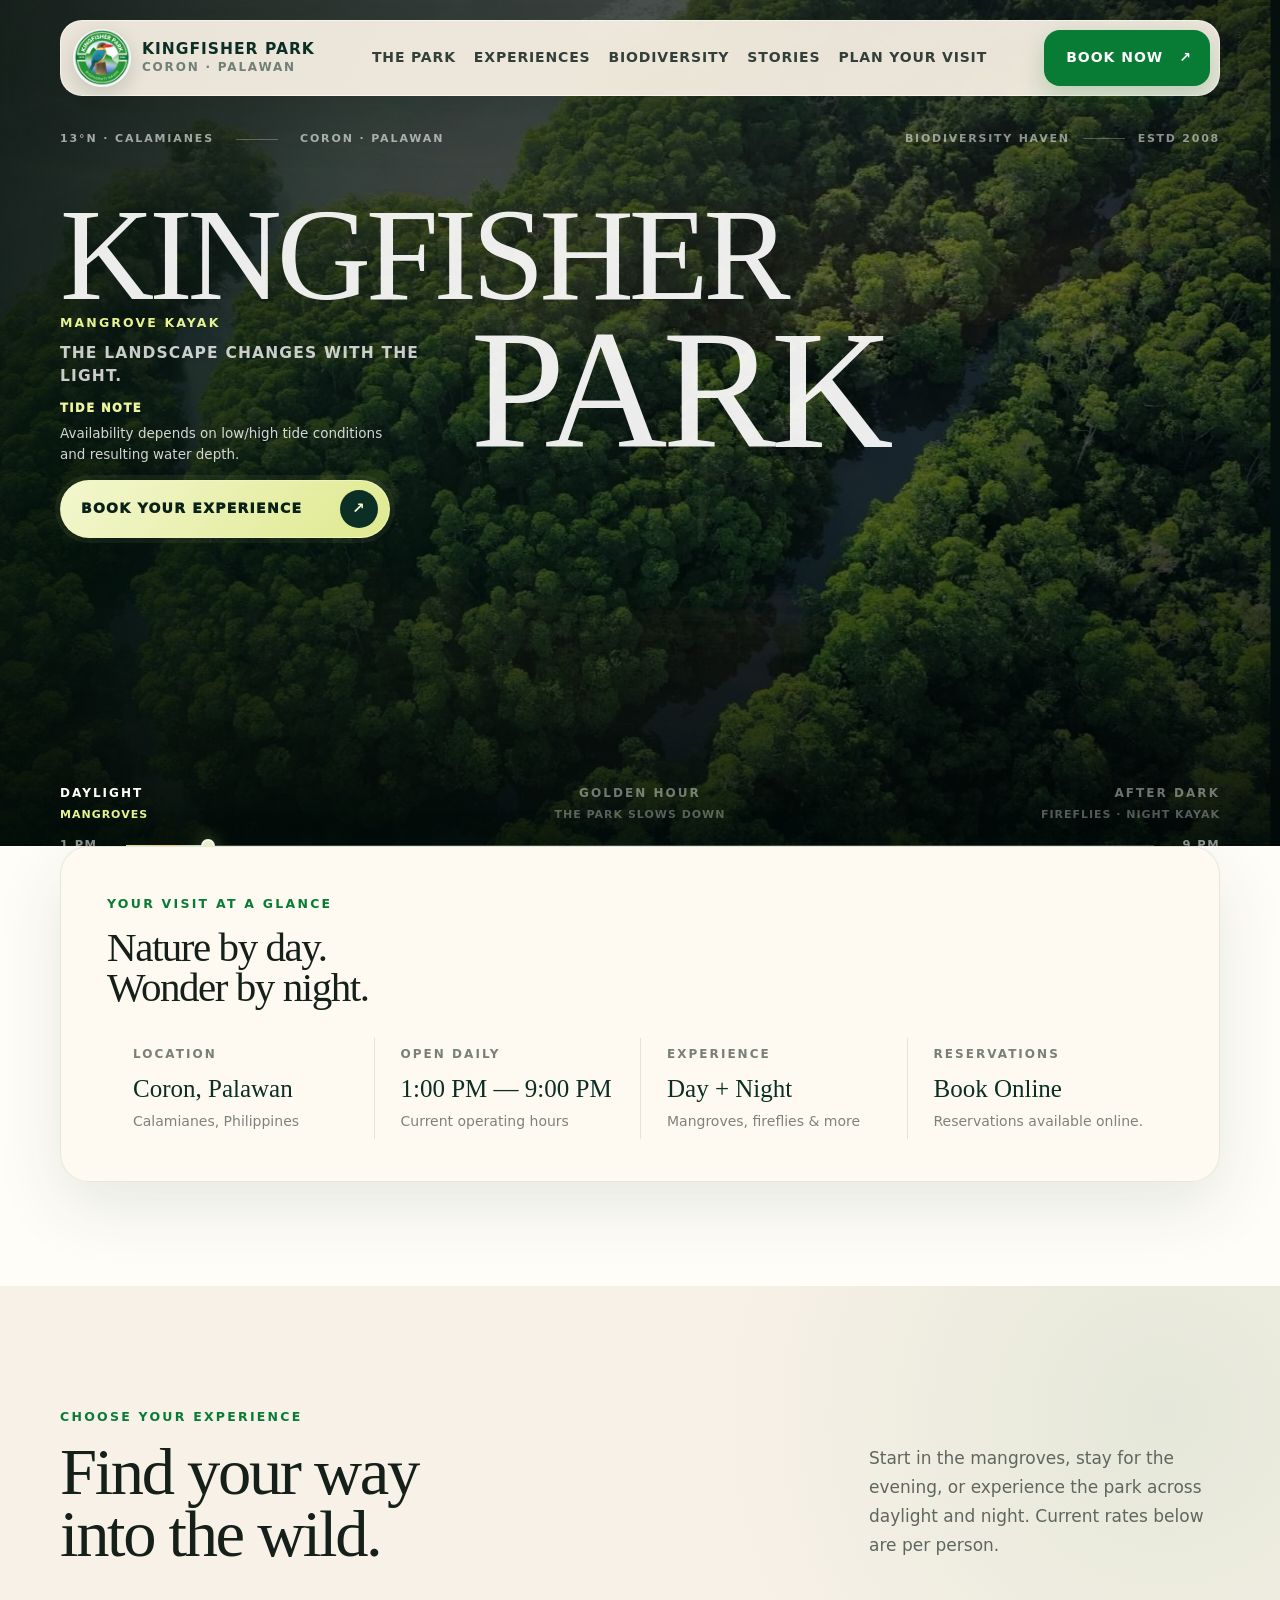
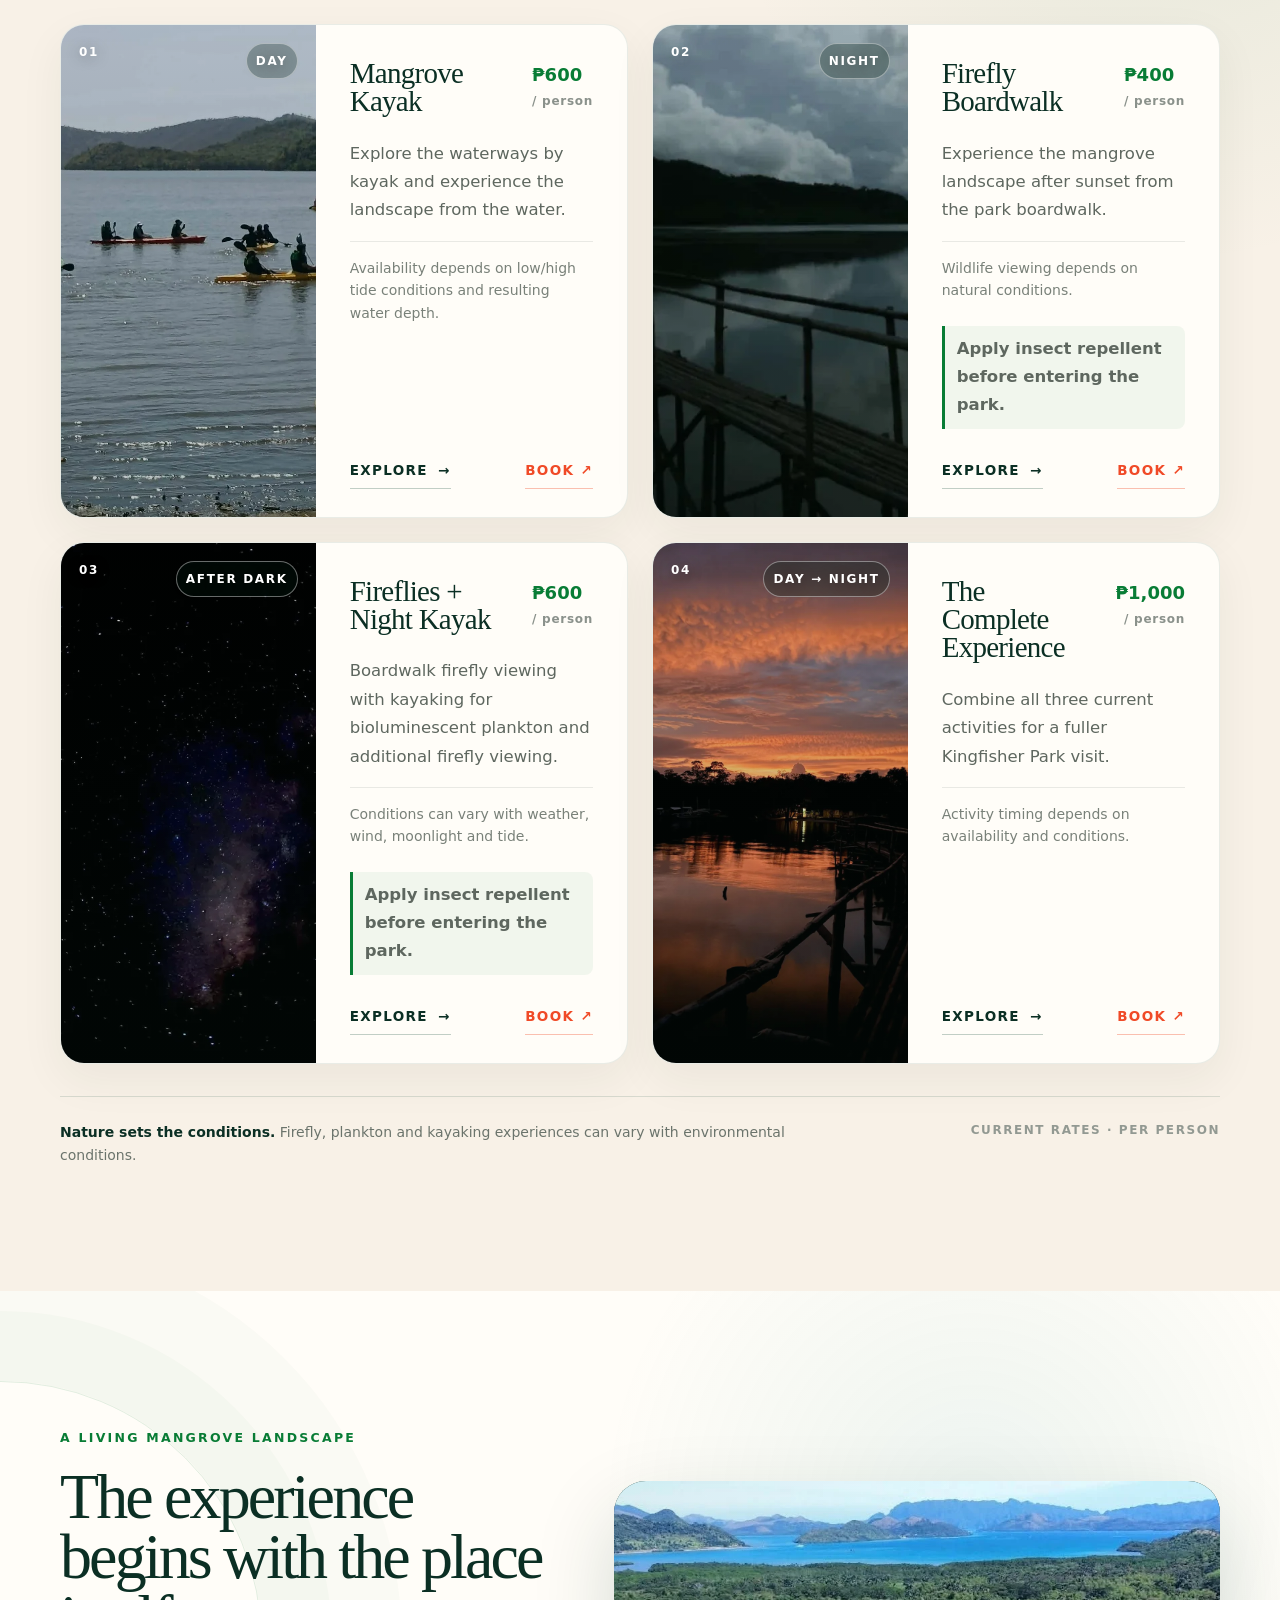
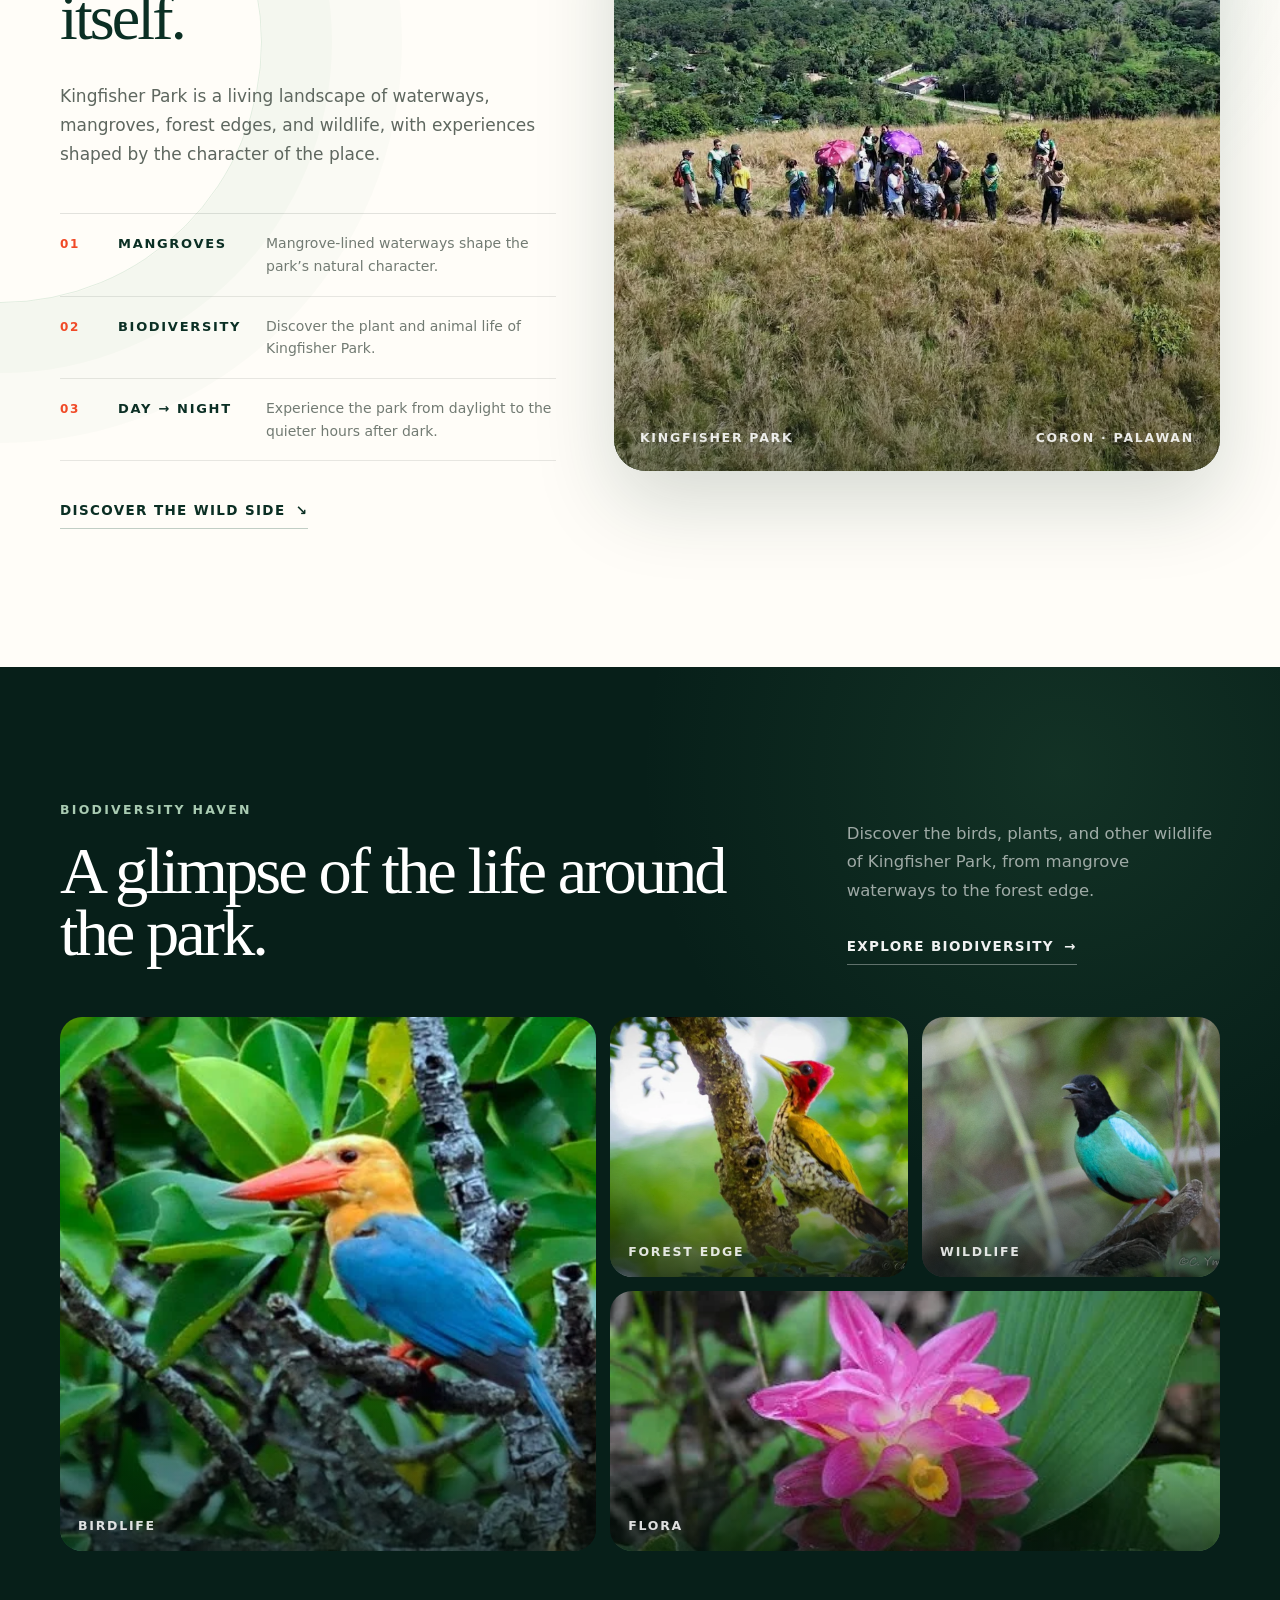
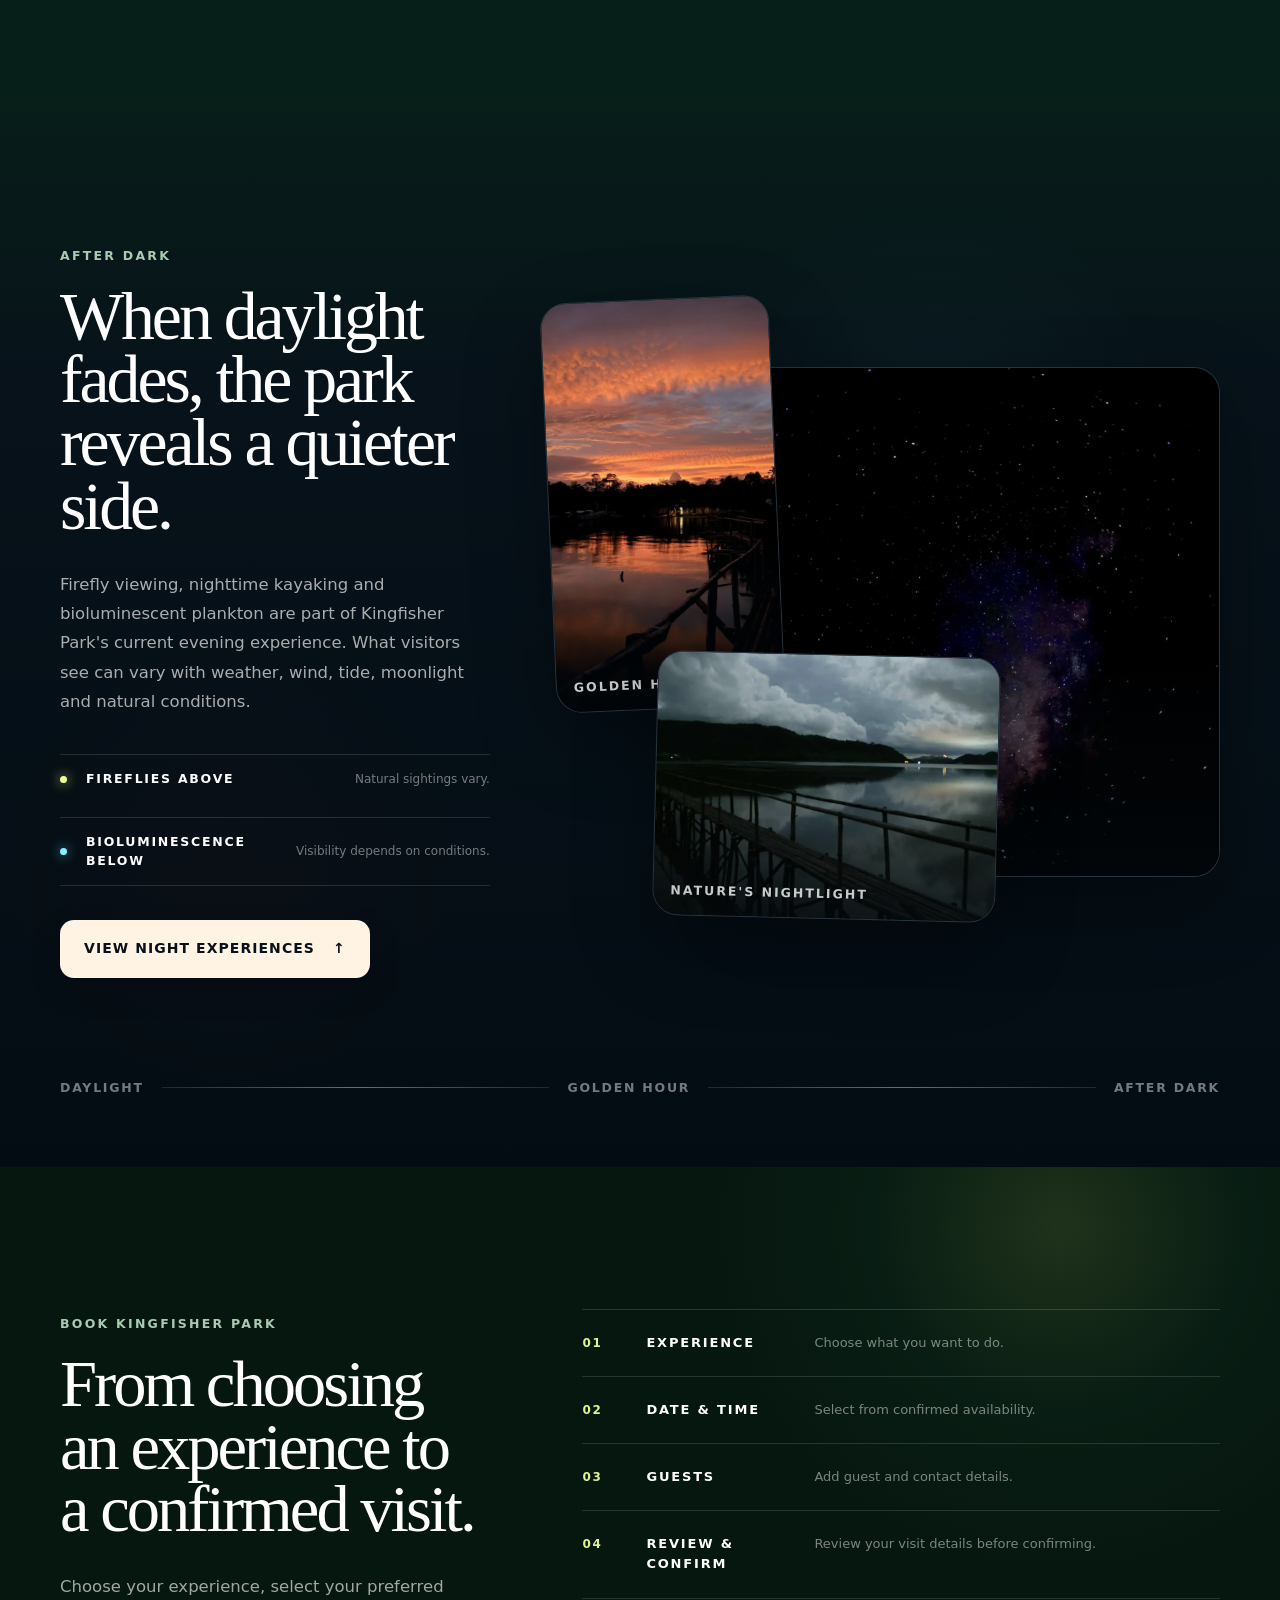
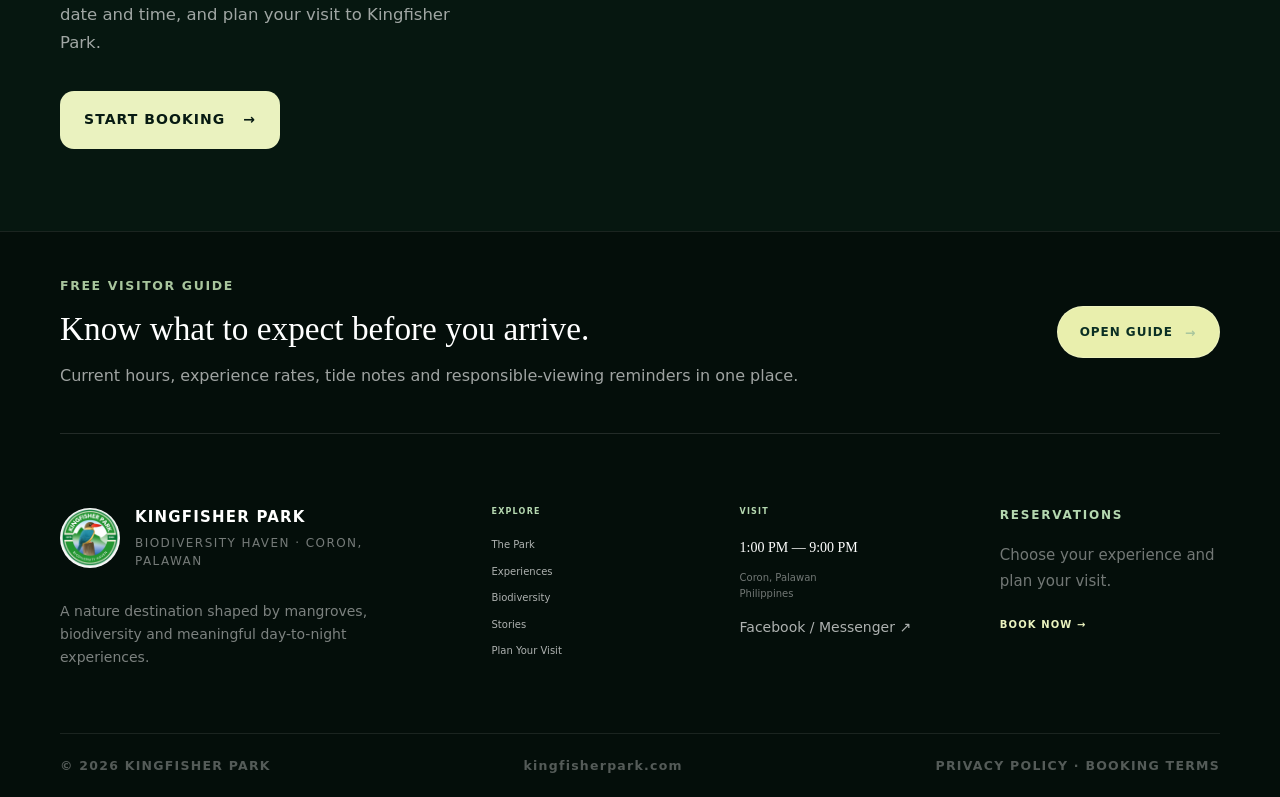
==== commit 57e90442: "Add files via upload" ====
--- a/index.html
+++ b/index.html
@@ -239,7 +239,7 @@
             <div class="glance-item">
               <dt>RESERVATIONS</dt>
               <dd>Book Online</dd>
-              <span>Online booking · secure checkout at launch</span>
+              <span>Reservations available online.</span>
             </div>
           </dl>
         </div>
@@ -357,26 +357,24 @@
           <span class="section-kicker">A LIVING MANGROVE LANDSCAPE</span>
           <h2 id="landscape-title">The experience begins with the place itself.</h2>
           <p class="landscape-lede">
-            Kingfisher Park is presented first as a living landscape — water, mangroves,
-            forest edges and wildlife — with visitor experiences designed around the
-            character of the place.
+            Kingfisher Park is a living landscape of waterways, mangroves, forest edges, and wildlife, with experiences shaped by the character of the place.
           </p>
 
           <div class="landscape-notes" aria-label="Landscape themes">
             <div>
               <span>01</span>
               <strong>MANGROVES</strong>
-              <p>Waterways and mangrove edges shape the visual identity of the park.</p>
+              <p>Mangrove-lined waterways shape the park’s natural character.</p>
             </div>
             <div>
               <span>02</span>
               <strong>BIODIVERSITY</strong>
-              <p>The official Kingfisher Park identity describes the site as a Biodiversity Haven.</p>
+              <p>Discover the plant and animal life of Kingfisher Park.</p>
             </div>
             <div>
               <span>03</span>
               <strong>DAY → NIGHT</strong>
-              <p>The website journey follows the park from daylight nature experiences into the evening.</p>
+              <p>Experience the park from daylight to the quieter hours after dark.</p>
             </div>
           </div>
 
@@ -410,9 +408,7 @@
           </div>
           <div class="home-bio-copy">
             <p>
-              The homepage offers only a preview. The dedicated Biodiversity page gives
-              the Kingfisher Park archive more room while species details and photo
-              information are verified.
+              Discover the birds, plants, and other wildlife of Kingfisher Park, from mangrove waterways to the forest edge.
             </p>
             <a class="text-link light-link" href="biodiversity.html">
               EXPLORE BIODIVERSITY
@@ -535,8 +531,7 @@
           <span class="section-kicker section-kicker-night">BOOK KINGFISHER PARK</span>
           <h2 id="booking-title">From choosing an experience to a confirmed visit.</h2>
           <p>
-            The final site will let visitors select an experience, choose an available
-            date and time, enter guest details, review the total and complete secure online payment.
+            Choose your experience, select your preferred date and time, and plan your visit to Kingfisher Park.
           </p>
 
           <a class="button button-booking-demo" href="booking.html">
@@ -545,7 +540,7 @@
           </a>
         </div>
 
-        <ol class="booking-steps" aria-label="Planned booking flow">
+        <ol class="booking-steps" aria-label="Booking steps">
           <li>
             <span>01</span>
             <strong>EXPERIENCE</strong>
@@ -563,14 +558,10 @@
           </li>
           <li>
             <span>04</span>
-            <strong>SECURE PAYMENT</strong>
-            <small>Complete payment in the final Wix site.</small>
+            <strong>REVIEW &amp; CONFIRM</strong>
+            <small>Review your visit details before confirming.</small>
           </li>
         </ol>
-
-        <p class="booking-demo-note">
-          INTERACTIVE VS CODE PROTOTYPE · NO REAL PAYMENT IS PROCESSED HERE
-        </p>
       </div>
     </section>
   </main>
@@ -626,7 +617,7 @@
 
       <div class="footer-book">
         <span>RESERVATIONS</span>
-        <p>Online booking and secure payment are planned for the live Wix implementation.</p>
+        <p>Choose your experience and plan your visit.</p>
         <a class="footer-book-link" href="booking.html">BOOK NOW →</a>
       </div>
     </div>
@@ -634,7 +625,7 @@
     <div class="page-width footer-bottom">
       <span>© 2026 KINGFISHER PARK</span>
       <span>kingfisherpark.com</span>
-      <span>PRIVACY &amp; BOOKING TERMS · TO BE FINALIZED BEFORE LIVE CHECKOUT</span>
+      <span>PRIVACY POLICY · BOOKING TERMS</span>
     </div>
   </footer>
 
--- a/css/styles.css
+++ b/css/styles.css
@@ -4603,7 +4603,7 @@
 .regenerative-mosaic {
   display: grid;
   grid-template-columns: 1.08fr .8fr .8fr;
-  grid-template-rows: repeat(2, minmax(235px, 1fr));
+  grid-template-rows: repeat(2, clamp(260px, 24vw, 340px));
   gap: 16px;
   min-height: 570px;
 }
@@ -4754,3 +4754,195 @@
 @media (prefers-reduced-motion: reduce) {
   .regenerative-photo img, .regenerative-story-media img { transition: none; }
 }
+
+
+/* ============================================================
+   V6 FINAL QA — VERIFIED LOCAL HERO FALLBACKS AND PHOTO ESSAY LINKS
+   Resilient to differing browser HTML image-loading behavior.
+   Each CSS URL is relative to the css/ directory. HTML img tags
+   remain the primary full-resolution visible images.
+   ============================================================ */
+.subpage-hero-park { background-image: url("../assets/images/landscape/park-panorama.webp"); background-position: center; background-size: cover; }
+.subpage-hero-experiences { background-image: url("../assets/images/night/night-boardwalk.webp"); background-position: center; background-size: cover; }
+.subpage-hero-biodiversity { background-image: url("../assets/images/biodiversity/birdlife-01.webp"); background-position: center 35%; background-size: cover; }
+.subpage-hero-stories { background-image: url("../assets/images/community/local-craft-2026.webp"); background-position: center 45%; background-size: cover; }
+.subpage-hero-plan { background-image: url("../assets/images/night/night-boardwalk.webp"); background-position: center; background-size: cover; }
+.guide-hero { background-image: url("../assets/images/hero/mangrove-aerial.webp"); background-position: center 42%; background-size: cover; }
+.subpage-hero-jump {
+  display: inline-flex; align-items: center; gap: 12px;
+  margin-top: 26px; padding-bottom: 8px;
+  border-bottom: 1px solid rgba(223,242,145,.65);
+  color: #dff291; font: 800 12px/1.55 var(--font-body);
+  letter-spacing: .11em; text-decoration: none;
+}
+.subpage-hero-jump:hover, .subpage-hero-jump:focus-visible { color:#fff; border-color:#fff; }
+@media(max-width:520px) {.subpage-hero-jump {font-size:11px;letter-spacing:.07em;margin-top:19px;}}
+/* ===============================================================
+   KINGFISHER PARK — V7 SUBPAGE DESIGN SYSTEM
+   Wix Studio implementation: native Pro Gallery, native cards/grid,
+   native Accordion, native Slideshow Repeater where indicated.
+   Every selector is scoped to .kp-v7 PAGE classes. HOME untouched.
+   =============================================================== */
+.kp-v7 [hidden] { display: none !important; }
+.kp-v7 .v7-eyebrow { color: #b5d8b0; font-weight: 850; font-size: 12px; letter-spacing: .15em; }
+
+/* BIODIVERSITY — user-driven horizontal photo explorer */
+.kp-v7-biodiversity .v7-wildlife-explorer { margin-top: 44px; }
+.kp-v7-biodiversity .v7-wildlife-header { display:flex;justify-content:space-between;align-items:end;gap:35px;flex-wrap:wrap;margin-bottom:28px; }
+.kp-v7-biodiversity .v7-wildlife-header p { color:rgba(255,255,255,.85);font-family:Georgia,serif;font-size:clamp(22px,2.4vw,36px);line-height:1.15;max-width:390px;margin:12px 0 0; }
+.kp-v7-biodiversity .v7-wildlife-tabs { display:flex;flex-wrap:wrap;gap:8px; }
+.kp-v7-biodiversity .v7-wildlife-tabs button { appearance:none;cursor:pointer;border:1px solid rgba(255,255,255,.26);border-radius:999px;color:#d3e1d8;background:transparent;padding:12px 17px;font:800 12px/1.3 Inter,system-ui,sans-serif;letter-spacing:.09em; }
+.kp-v7-biodiversity .v7-wildlife-tabs small {margin-left:7px;color:#a9cbb2;font-size:11px;}
+.kp-v7-biodiversity .v7-wildlife-tabs button[aria-selected="true"] { background:#eaf2bf;border-color:#eaf2bf;color:#092a1d; }
+.kp-v7-biodiversity .v7-wildlife-tabs button[aria-selected="true"] small { color:#58714b; }
+.kp-v7-biodiversity .v7-wildlife-track {display:flex;gap:18px;overflow-x:auto;scroll-snap-type:x mandatory;scroll-padding-inline:1px;overscroll-behavior-x:contain;padding:4px 2px 12px;scrollbar-width:thin;scrollbar-color:#8bac85 transparent;}
+.kp-v7-biodiversity .v7-wildlife-card {position:relative;flex:0 0 clamp(265px,31vw,410px);aspect-ratio:4/5;max-height:495px;margin:0;overflow:hidden;scroll-snap-align:start;border-radius:22px;background:#173a2e;}
+.kp-v7-biodiversity .v7-wildlife-card img {width:100%;height:100%;object-fit:cover;display:block;transition:transform .5s ease;}
+.kp-v7-biodiversity .v7-wildlife-card:hover img {transform:scale(1.025);}
+.kp-v7-biodiversity .v7-wildlife-card::after {content:"";position:absolute;inset:40% 0 0;background:linear-gradient(0deg,rgba(3,18,13,.88),transparent);pointer-events:none;}
+.kp-v7-biodiversity .v7-wildlife-card figcaption {position:absolute;z-index:1;inset:auto 20px 20px;display:grid;gap:6px;}
+.kp-v7-biodiversity .v7-wildlife-card figcaption span {color:white;font-weight:850;font-size:13px;letter-spacing:.15em;}
+.kp-v7-biodiversity .v7-wildlife-card figcaption small {color:rgba(255,255,255,.72);font-size:12px;}
+.kp-v7-biodiversity .v7-wildlife-toolbar {display:flex;justify-content:space-between;align-items:center;gap:16px;margin:15px 0 0;}
+.kp-v7-biodiversity .v7-wildlife-status {font-size:13px;color:#b5c9bc;}
+.kp-v7-biodiversity .v7-wildlife-controls {display:flex;gap:10px;}
+.kp-v7-biodiversity .v7-wildlife-controls button {width:54px;height:54px;display:grid;place-items:center;border:1px solid rgba(255,255,255,.40);border-radius:50%;background:transparent;color:white;font-size:25px;cursor:pointer;transition:background .2s ease;}
+.kp-v7-biodiversity .v7-wildlife-controls button:not(:disabled):hover {background:#eaf2bf;color:#0a2e22;}
+.kp-v7-biodiversity .v7-wildlife-controls button:disabled {opacity:.3;cursor:default;}
+.kp-v7-biodiversity .v7-wildlife-footnote {color:#afc1b6;margin:22px 0 0;font-size:13px;line-height:1.65;}
+.kp-v7-biodiversity .biodiversity-intro .bio-discovery-note {font-size:13px;color:#b5d8b0;}
+
+/* THE PARK — editorial archive instead of another three-card grid */
+.kp-v7-park .community-rule {padding-block:18px;}
+.kp-v7-park .v7-park-community-photos {position:relative;display:grid;grid-template-columns:1.15fr .85fr;grid-template-rows:repeat(2,minmax(260px,1fr));gap:16px;min-height:630px;}
+.kp-v7-park .v7-park-community-photos .community-photo {position:relative;top:auto;right:auto;bottom:auto;left:auto;width:auto;height:auto;border-radius:20px;box-shadow:none;}
+.kp-v7-park .v7-park-community-photos .community-photo-main {grid-column:1;grid-row:1/3;z-index:1;}
+.kp-v7-park .v7-park-community-photos .community-photo-top {grid-column:2;grid-row:1;}
+.kp-v7-park .v7-park-community-photos .community-photo-bottom {grid-column:2;grid-row:2;z-index:1;}
+.kp-v7-park .v7-park-history {padding:110px 0 125px;background:#fff9ef;}
+.kp-v7-park .v7-park-history-layout {display:grid;grid-template-columns:1fr .88fr;gap:clamp(40px,7vw,110px);align-items:center;}
+.kp-v7-park .v7-park-history h2 {max-width:660px;margin:18px 0 0;font:400 clamp(48px,5vw,76px)/.97 Georgia,serif;letter-spacing:-.045em;color:#0b2f24;}
+.kp-v7-park .v7-park-history p {max-width:580px;font-size:17px;line-height:1.75;color:#66716b;margin:26px 0 32px;}
+.kp-v7-park .v7-park-history figure {position:relative;margin:0;min-height:370px;overflow:hidden;border-radius:24px;}
+.kp-v7-park .v7-park-history figure img {width:100%;height:100%;min-height:370px;object-fit:cover;}
+.kp-v7-park .v7-park-history figcaption {position:absolute;bottom:18px;left:22px;color:white;background:#102b22ad;padding:10px 13px;font-size:11px;font-weight:800;letter-spacing:.12em;border-radius:7px;}
+
+/* EXPERIENCES — full-width image-and-details rows; fewer repeating image grids */
+.kp-v7-experiences .experience-grid {grid-template-columns:1fr;gap:26px;}
+.kp-v7-experiences .experience-card {grid-template-columns:minmax(0, .95fr) minmax(0, 1.05fr);min-height:370px;}
+.kp-v7-experiences .experience-card:nth-child(even) {grid-template-columns:minmax(0, 1.05fr) minmax(0, .95fr);}
+.kp-v7-experiences .experience-card:nth-child(even) .experience-media {grid-column:2;grid-row:1;}
+.kp-v7-experiences .experience-card:nth-child(even) .experience-copy {grid-column:1;grid-row:1;}
+.kp-v7-experiences .experience-copy {padding:42px 46px 38px;}
+.kp-v7-experiences .experience-copy > p:not(.condition) {font-size:16px;line-height:1.7;}
+.kp-v7-experiences .experience-topline h3 {font-size:clamp(32px,3.1vw,48px);}
+.kp-v7-experiences .after-dark-inner {grid-template-columns:minmax(0, .95fr) minmax(0, 1.05fr);gap:clamp(45px,7vw,95px);}
+.kp-v7-experiences .v7-night-preparation figure {position:relative;margin:0;overflow:hidden;border-radius:22px;height:310px;}
+.kp-v7-experiences .v7-night-preparation figure img {width:100%;height:100%;object-fit:cover;}
+.kp-v7-experiences .v7-night-preparation figure::after {content:"";position:absolute;inset:60% 0 0;background:linear-gradient(0deg,#061a18b8,transparent);}
+.kp-v7-experiences .v7-night-preparation figcaption {position:absolute;z-index:1;bottom:20px;left:23px;font-size:12px;color:white;font-weight:850;letter-spacing:.15em;}
+.kp-v7-experiences .v7-night-preparation-notes {display:grid;gap:0;}
+.kp-v7-experiences .v7-night-preparation-notes > div {padding:21px 2px;border-bottom:1px solid #ffffff32;}
+.kp-v7-experiences .v7-night-preparation-notes strong {color:#def2b2;font-size:12px;letter-spacing:.14em;}
+.kp-v7-experiences .v7-night-preparation-notes p {color:#d4e4db;margin:9px 0 0;font-size:15px;line-height:1.62;}
+
+/* STORIES — timeline and feature-led agriculture photo essay */
+.kp-v7-stories #stories .story-grid.v7-archive-timeline {display:grid;grid-template-columns:1fr;gap:0;position:relative;border-left:2px solid #b5cbb8;margin-left:10px;padding-left:48px;}
+.kp-v7-stories #stories .v7-archive-timeline .story-card {position:relative;display:grid;grid-template-columns:minmax(200px,.62fr) minmax(0,1fr);gap:25px;padding:0 0 38px;box-shadow:none;border:none;background:transparent;overflow:visible;}
+.kp-v7-stories #stories .v7-archive-timeline .story-card::before {content:"";position:absolute;left:-60px;top:27px;width:20px;height:20px;border-radius:50%;background:#087c35;border:5px solid #eaf1e5;}
+.kp-v7-stories #stories .v7-archive-timeline .story-media {height:250px;max-height:250px;border-radius:20px;overflow:hidden;}
+.kp-v7-stories #stories .v7-archive-timeline .story-copy {padding:22px 0 0;}
+.kp-v7-stories #stories .v7-archive-timeline .story-card-current {grid-column:auto;grid-row:auto;}
+.kp-v7-stories .v7-stories-community {padding:100px 0;background:#0a2b22;color:#fff;}
+.kp-v7-stories .v7-community-teaser {display:grid;grid-template-columns:.9fr 1fr;gap:clamp(40px,8vw,125px);align-items:center;}
+.kp-v7-stories .v7-community-teaser figure {margin:0;position:relative;height:430px;border-radius:24px;overflow:hidden;}
+.kp-v7-stories .v7-community-teaser img {width:100%;height:100%;object-fit:cover;}
+.kp-v7-stories .v7-community-teaser figcaption {position:absolute;bottom:19px;left:20px;color:white;background:#071f17bd;padding:10px;border-radius:6px;font-size:12px;letter-spacing:.1em;}
+.kp-v7-stories .v7-community-teaser h2 {font:400 clamp(48px,5vw,76px)/.97 Georgia,serif;letter-spacing:-.045em;margin:18px 0;}
+.kp-v7-stories .v7-community-teaser p {font-size:17px;line-height:1.7;color:#bfcdc4;margin-bottom:28px;}
+.kp-v7-stories .v7-community-teaser .text-link {color:#eaf2bf;}
+.kp-v7-stories .v7-agri-photo-essay {grid-template-columns:repeat(3,minmax(0,1fr));}
+.kp-v7-stories .v7-agri-photo-essay .regenerative-story-card:first-child {grid-column:span 2;display:grid;grid-template-columns:1.1fr .9fr;align-items:stretch;}
+.kp-v7-stories .v7-agri-photo-essay .regenerative-story-card:first-child .regenerative-story-media {height:100%;min-height:350px;}
+.kp-v7-stories .v7-agri-photo-essay .regenerative-story-card:first-child figcaption {align-self:center;}
+
+/* PLAN YOUR VISIT — visual journey with accurate source photos */
+.kp-v7-plan .first-visit-timeline li {grid-template-columns:45px minmax(0,1fr) 138px;align-items:center;}
+.kp-v7-plan .v7-first-visit-image {width:138px;height:104px;object-fit:cover;border-radius:14px;}
+.kp-v7-plan .v7-plan-visual {padding:100px 0;background:#eff1e5;}
+.kp-v7-plan .v7-plan-visual-inner {display:grid;grid-template-columns:.78fr 1.22fr;gap:clamp(40px,7vw,100px);align-items:center;}
+.kp-v7-plan .v7-plan-visual h2 {font:400 clamp(49px,5vw,77px)/.95 Georgia,serif;letter-spacing:-.04em;margin:18px 0;color:#0b2f24;}
+.kp-v7-plan .v7-plan-visual p {font-size:16px;line-height:1.7;color:#69736b;margin-bottom:30px;}
+.kp-v7-plan .v7-plan-visual-pair {display:grid;grid-template-columns:1fr 1fr;gap:14px;}
+.kp-v7-plan .v7-plan-visual-pair figure {margin:0;position:relative;min-height:430px;border-radius:20px;overflow:hidden;}
+.kp-v7-plan .v7-plan-visual-pair img {width:100%;height:100%;object-fit:cover;}
+.kp-v7-plan .v7-plan-visual-pair figure:after {content:"";position:absolute;inset:60% 0 0;background:linear-gradient(0deg,#062018ac,transparent);}
+.kp-v7-plan .v7-plan-visual-pair figcaption {position:absolute;z-index:1;bottom:17px;left:15px;color:white;font-weight:850;font-size:12px;letter-spacing:.11em;}
+
+/* VISITOR GUIDE — native Wix Accordion equivalent */
+.kp-v7-guide .v7-guide-accordions {display:grid;gap:12px;width:100%;min-width:0;}
+.kp-v7-guide .v7-guide-accordions details {border:1px solid #ffffff35;border-radius:14px;overflow:hidden;background:#ffffff0d;}
+.kp-v7-guide .v7-guide-accordions summary {list-style:none;cursor:pointer;color:white;font-weight:800;font-size:16px;line-height:1.4;padding:20px;display:flex;justify-content:space-between;gap:20px;}
+.kp-v7-guide .v7-guide-accordions summary::-webkit-details-marker {display:none;}
+.kp-v7-guide .v7-guide-accordions summary span {color:#cdeb9c;font-size:21px;}
+.kp-v7-guide .v7-guide-accordions details[open] summary span {transform:rotate(45deg);}
+.kp-v7-guide .v7-accordion-copy {border-top:1px solid #ffffff24;padding:10px 21px 20px;color:#d4e2d8;}
+.kp-v7-guide .v7-accordion-copy p {font-size:15px;line-height:1.75;margin:12px 0;}
+.kp-v7-guide .v7-accordion-copy strong {color:#e1f3c5;}
+@media print { .kp-v7-guide .v7-guide-accordions details .v7-accordion-copy {display:block !important;} }
+
+@media (max-width:1050px) {
+ .kp-v7-park .v7-park-community-photos {min-height:550px;grid-template-rows:repeat(2,minmax(240px,1fr));}
+ .kp-v7-experiences .experience-card {min-height:345px;}
+ .kp-v7-experiences .experience-copy {padding:30px;}
+ .kp-v7-experiences .after-dark-inner {grid-template-columns:1fr;}
+ .kp-v7-plan .v7-plan-visual-inner {grid-template-columns:1fr;}
+ .kp-v7-stories .v7-agri-photo-essay {grid-template-columns:repeat(2,minmax(0,1fr));}
+}
+@media (max-width:750px) {
+ .kp-v7-biodiversity .v7-wildlife-card {flex-basis:min(82vw,340px);aspect-ratio:4/5;}
+ .kp-v7-biodiversity .v7-wildlife-header {align-items:start;}
+ .kp-v7-biodiversity .v7-wildlife-tabs {gap:6px;}
+ .kp-v7-biodiversity .v7-wildlife-tabs button {padding:11px 12px;font-size:10px;}
+ .kp-v7-biodiversity .v7-wildlife-controls button {width:46px;height:46px;}
+ .kp-v7-park .v7-park-community-photos {grid-template-columns:1fr 1fr;grid-template-rows:340px 180px;min-height:0;gap:10px;}
+ .kp-v7-park .v7-park-community-photos .community-photo-main {grid-column:1/3;grid-row:1;}
+ .kp-v7-park .v7-park-community-photos .community-photo-top {grid-column:1;grid-row:2;}
+ .kp-v7-park .v7-park-community-photos .community-photo-bottom {grid-column:2;grid-row:2;}
+ .kp-v7-park .v7-park-history {padding:75px 0;}
+ .kp-v7-park .v7-park-history-layout {grid-template-columns:1fr;gap:30px;}
+ .kp-v7-park .v7-park-history h2 {font-size:48px;}
+ .kp-v7-experiences .experience-card,.kp-v7-experiences .experience-card:nth-child(even) {display:flex;flex-direction:column;min-height:0;}
+ .kp-v7-experiences .experience-card .experience-media,.kp-v7-experiences .experience-card:nth-child(even) .experience-media {min-height:265px;height:265px;grid-column:auto;grid-row:auto;}
+ .kp-v7-experiences .experience-card .experience-copy,.kp-v7-experiences .experience-card:nth-child(even) .experience-copy {grid-column:auto;grid-row:auto;}
+ .kp-v7-experiences .experience-copy {padding:28px 24px;}
+ .kp-v7-experiences .experience-topline {grid-template-columns:1fr;gap:8px;}
+ .kp-v7-experiences .experience-topline .price span {display:inline;}
+ .kp-v7-experiences .v7-night-preparation figure {height:260px;}
+ .kp-v7-stories #stories .story-grid.v7-archive-timeline {padding-left:25px;margin-left:6px;}
+ .kp-v7-stories #stories .v7-archive-timeline .story-card {grid-template-columns:1fr;gap:0;}
+ .kp-v7-stories #stories .v7-archive-timeline .story-card::before {left:-37px;width:15px;height:15px;top:12px;}
+ .kp-v7-stories #stories .v7-archive-timeline .story-media {height:240px;}
+ .kp-v7-stories .v7-stories-community {padding:70px 0;}
+ .kp-v7-stories .v7-community-teaser {grid-template-columns:1fr;gap:28px;}
+ .kp-v7-stories .v7-community-teaser figure {height:275px;}
+ .kp-v7-stories .v7-community-teaser h2 {font-size:48px;}
+ .kp-v7-stories .v7-agri-photo-essay {grid-template-columns:1fr;}
+ .kp-v7-stories .v7-agri-photo-essay .regenerative-story-card:first-child {grid-column:auto;display:block;}
+ .kp-v7-stories .v7-agri-photo-essay .regenerative-story-card:first-child .regenerative-story-media {height:280px;min-height:0;}
+ .kp-v7-plan .first-visit-timeline li {grid-template-columns:38px 1fr;gap:14px;}
+ .kp-v7-plan .v7-first-visit-image {grid-column:2;grid-row:auto;width:100%;height:135px;}
+ .kp-v7-plan .v7-plan-visual {padding:72px 0;}
+ .kp-v7-plan .v7-plan-visual h2 {font-size:47px;}
+ .kp-v7-plan .v7-plan-visual-pair {gap:9px;}
+ .kp-v7-plan .v7-plan-visual-pair figure {min-height:230px;}
+ .kp-v7-plan .v7-plan-visual-pair figcaption {font-size:10px;}
+}
+@media (prefers-reduced-motion:reduce){ .kp-v7-biodiversity .v7-wildlife-card img {transition:none;} }
+
+/* V7: keep active header navigation legible on the ivory floating shell. */
+.kp-v7 .desktop-nav a[aria-current="page"] {color:#0b2f24;text-decoration:underline;text-underline-offset:7px;text-decoration-color:#9bbd89;}
+/* V7 wildlife navigation: clearly separated previous (left) and next (right) buttons. */
+.kp-v7-biodiversity .v7-wildlife-toolbar {position:relative;min-height:54px;justify-content:center;padding-inline:65px;}
+.kp-v7-biodiversity .v7-wildlife-controls {position:absolute;inset:0;justify-content:space-between;pointer-events:none;}
+.kp-v7-biodiversity .v7-wildlife-controls button {pointer-events:auto;}
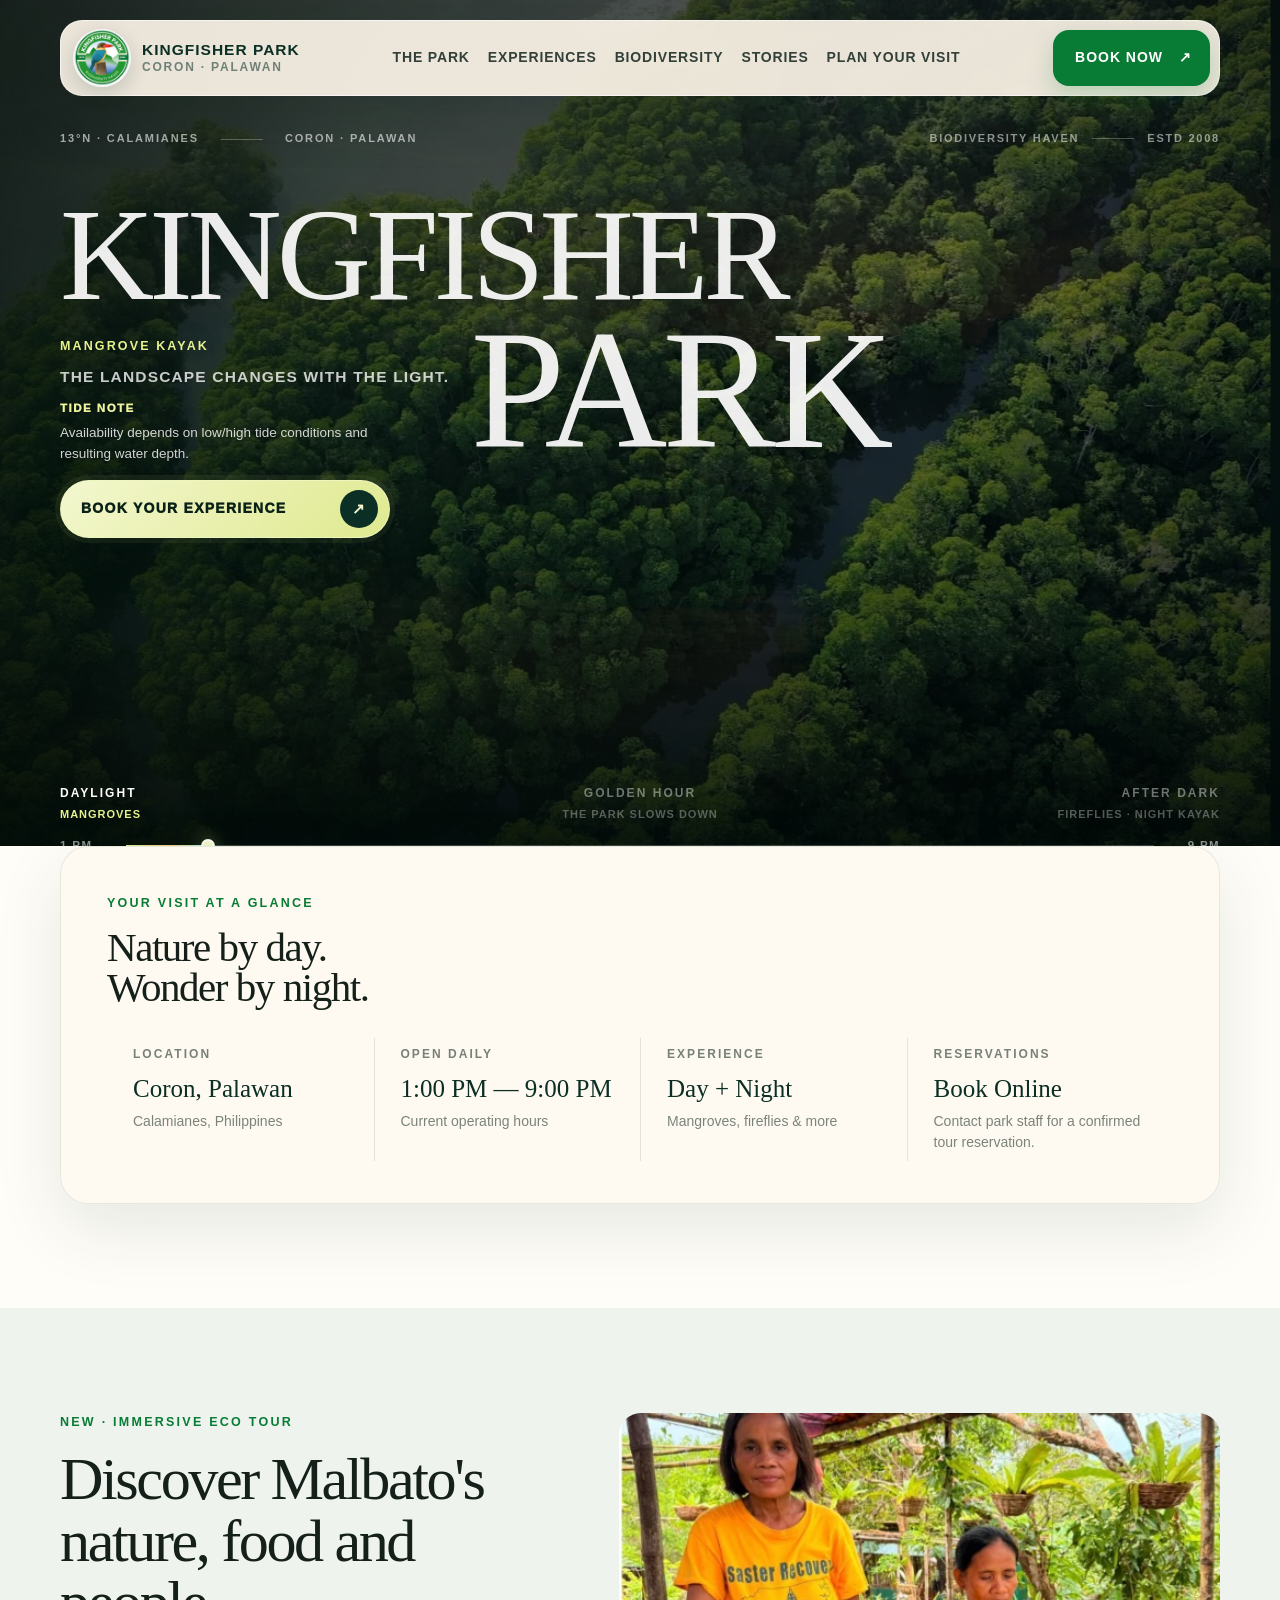
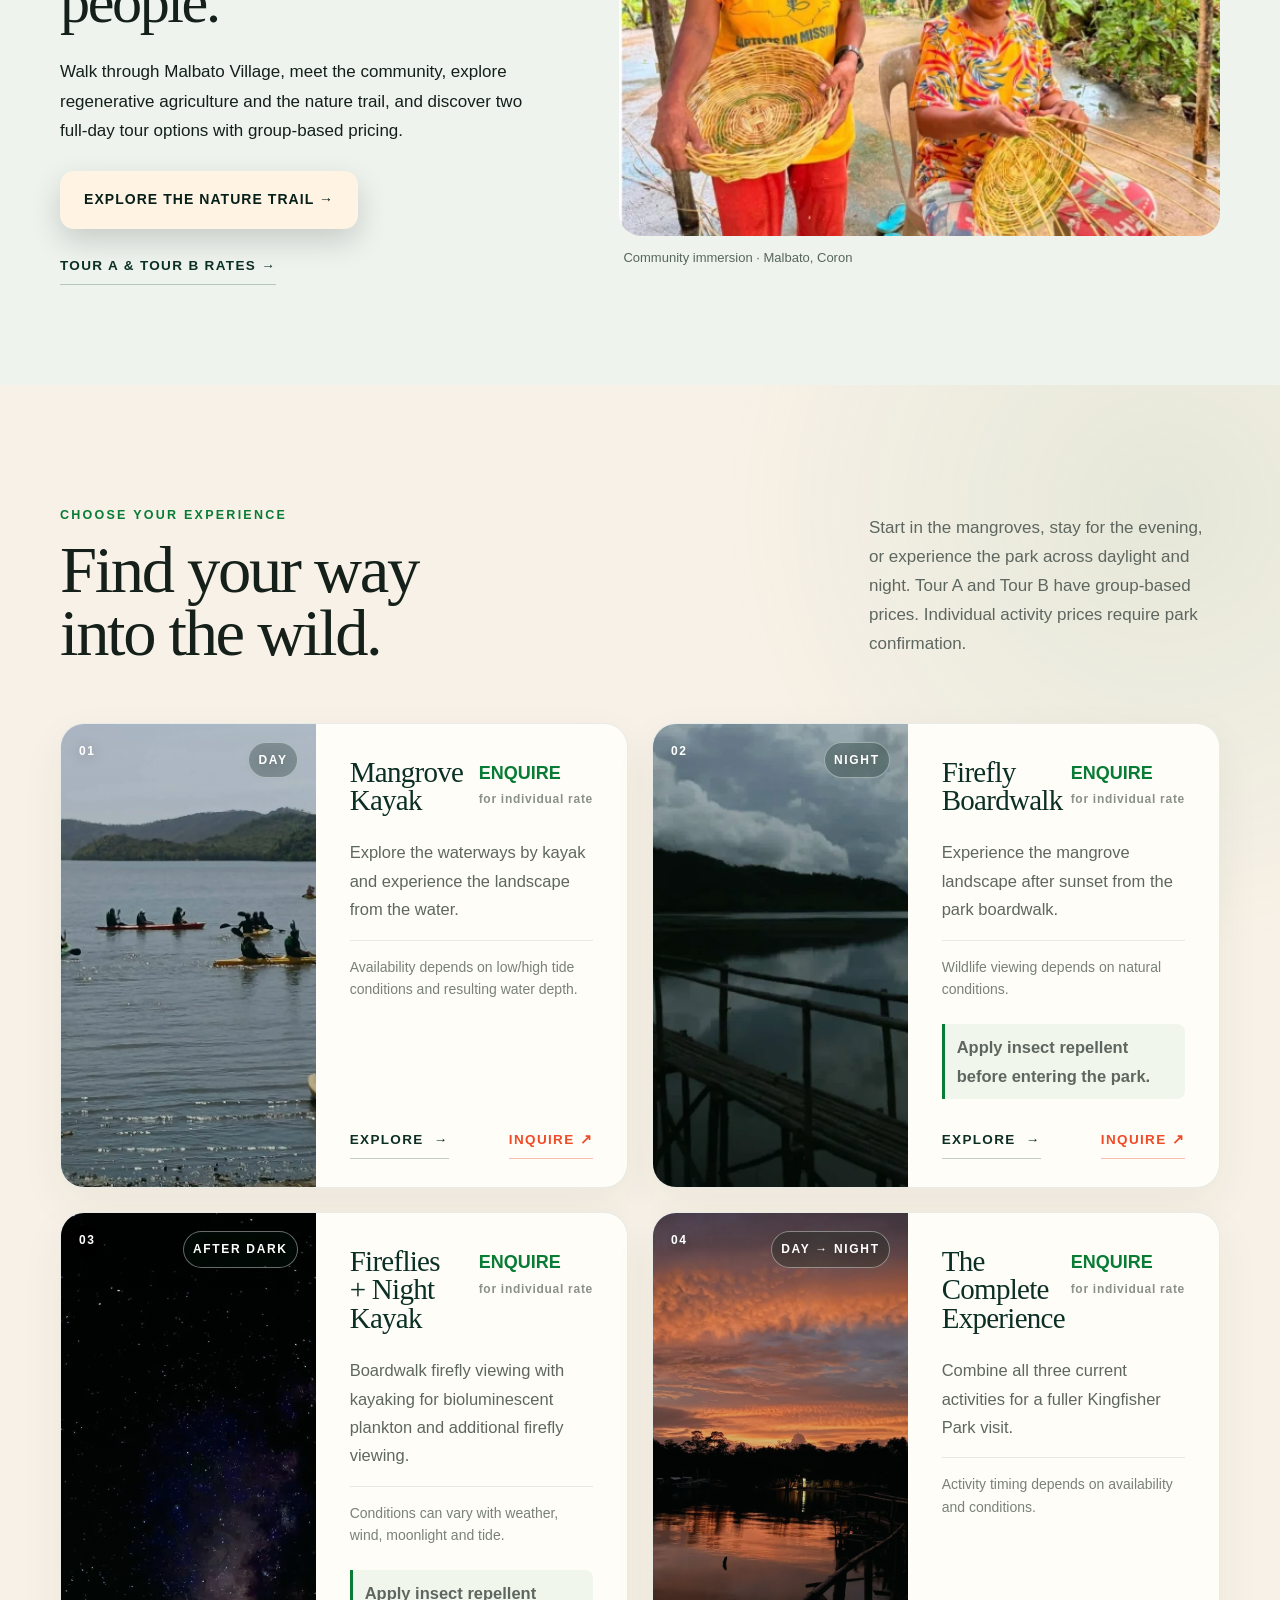
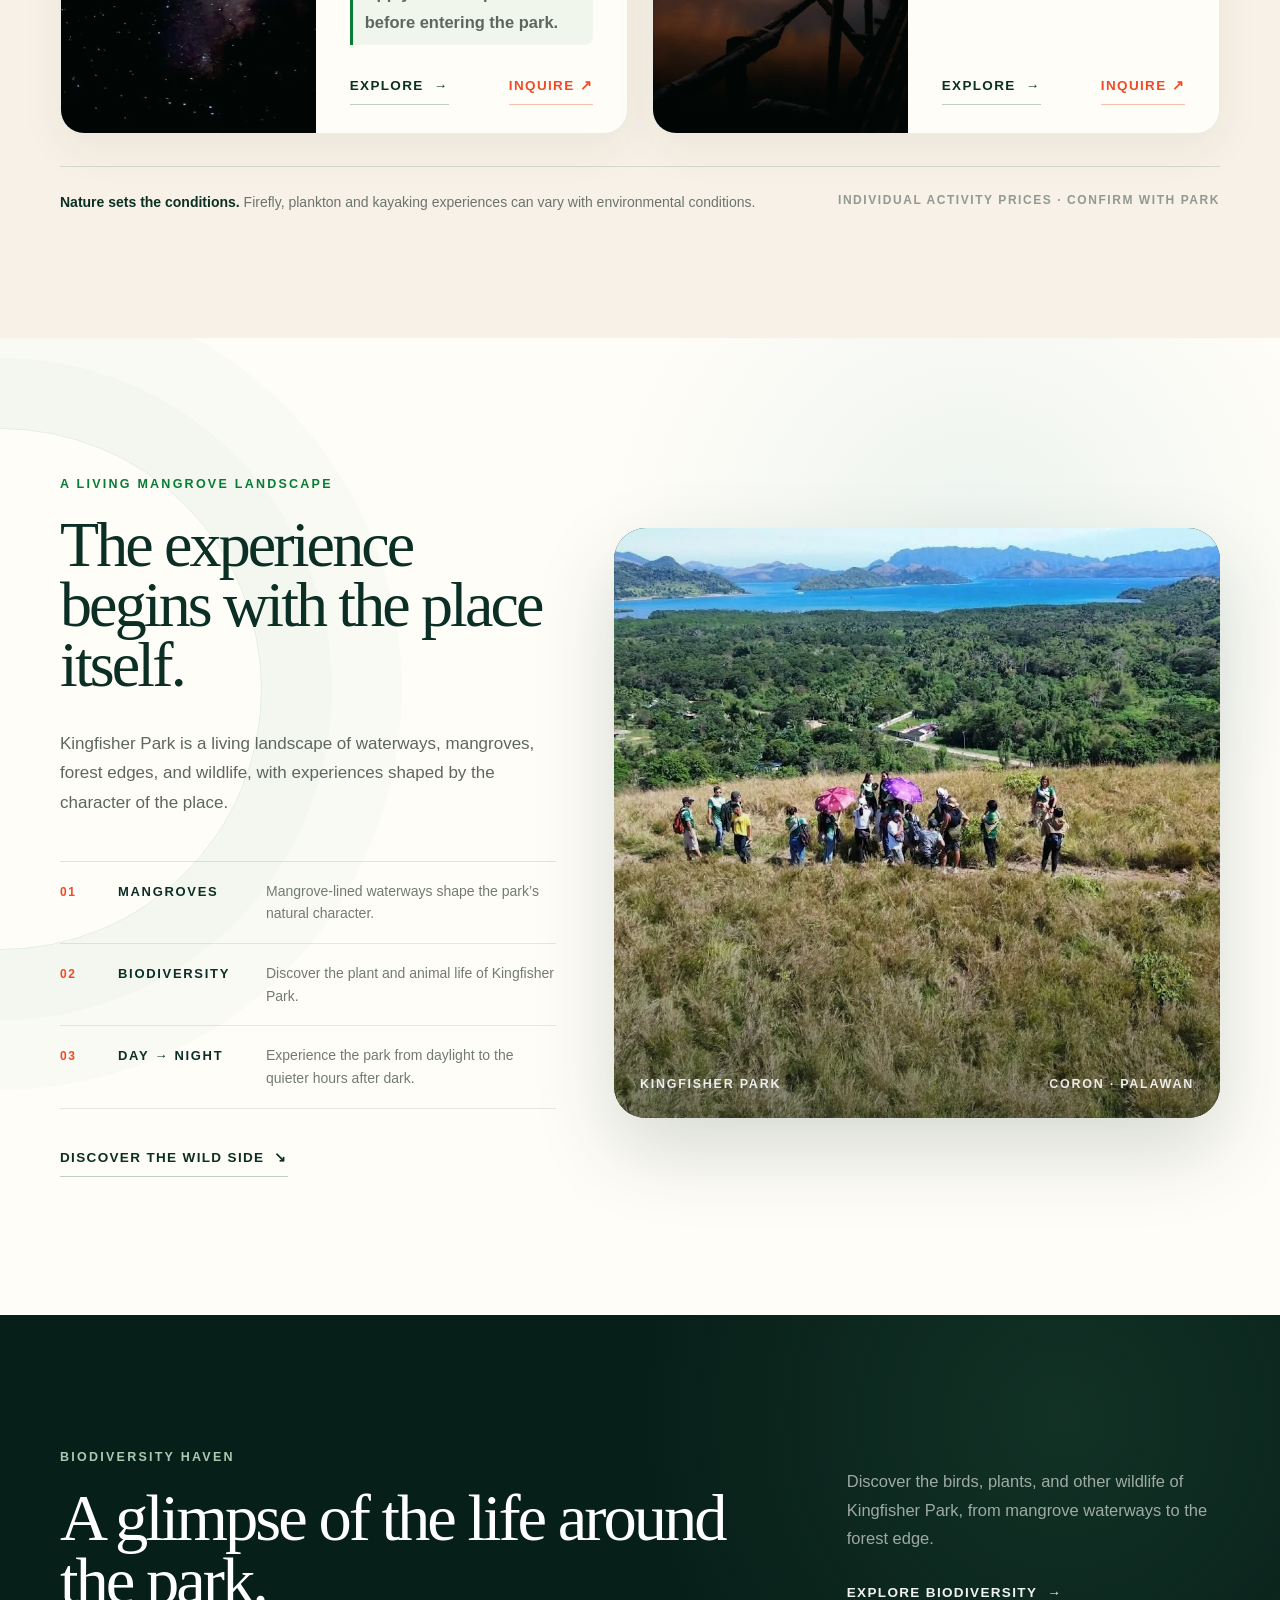
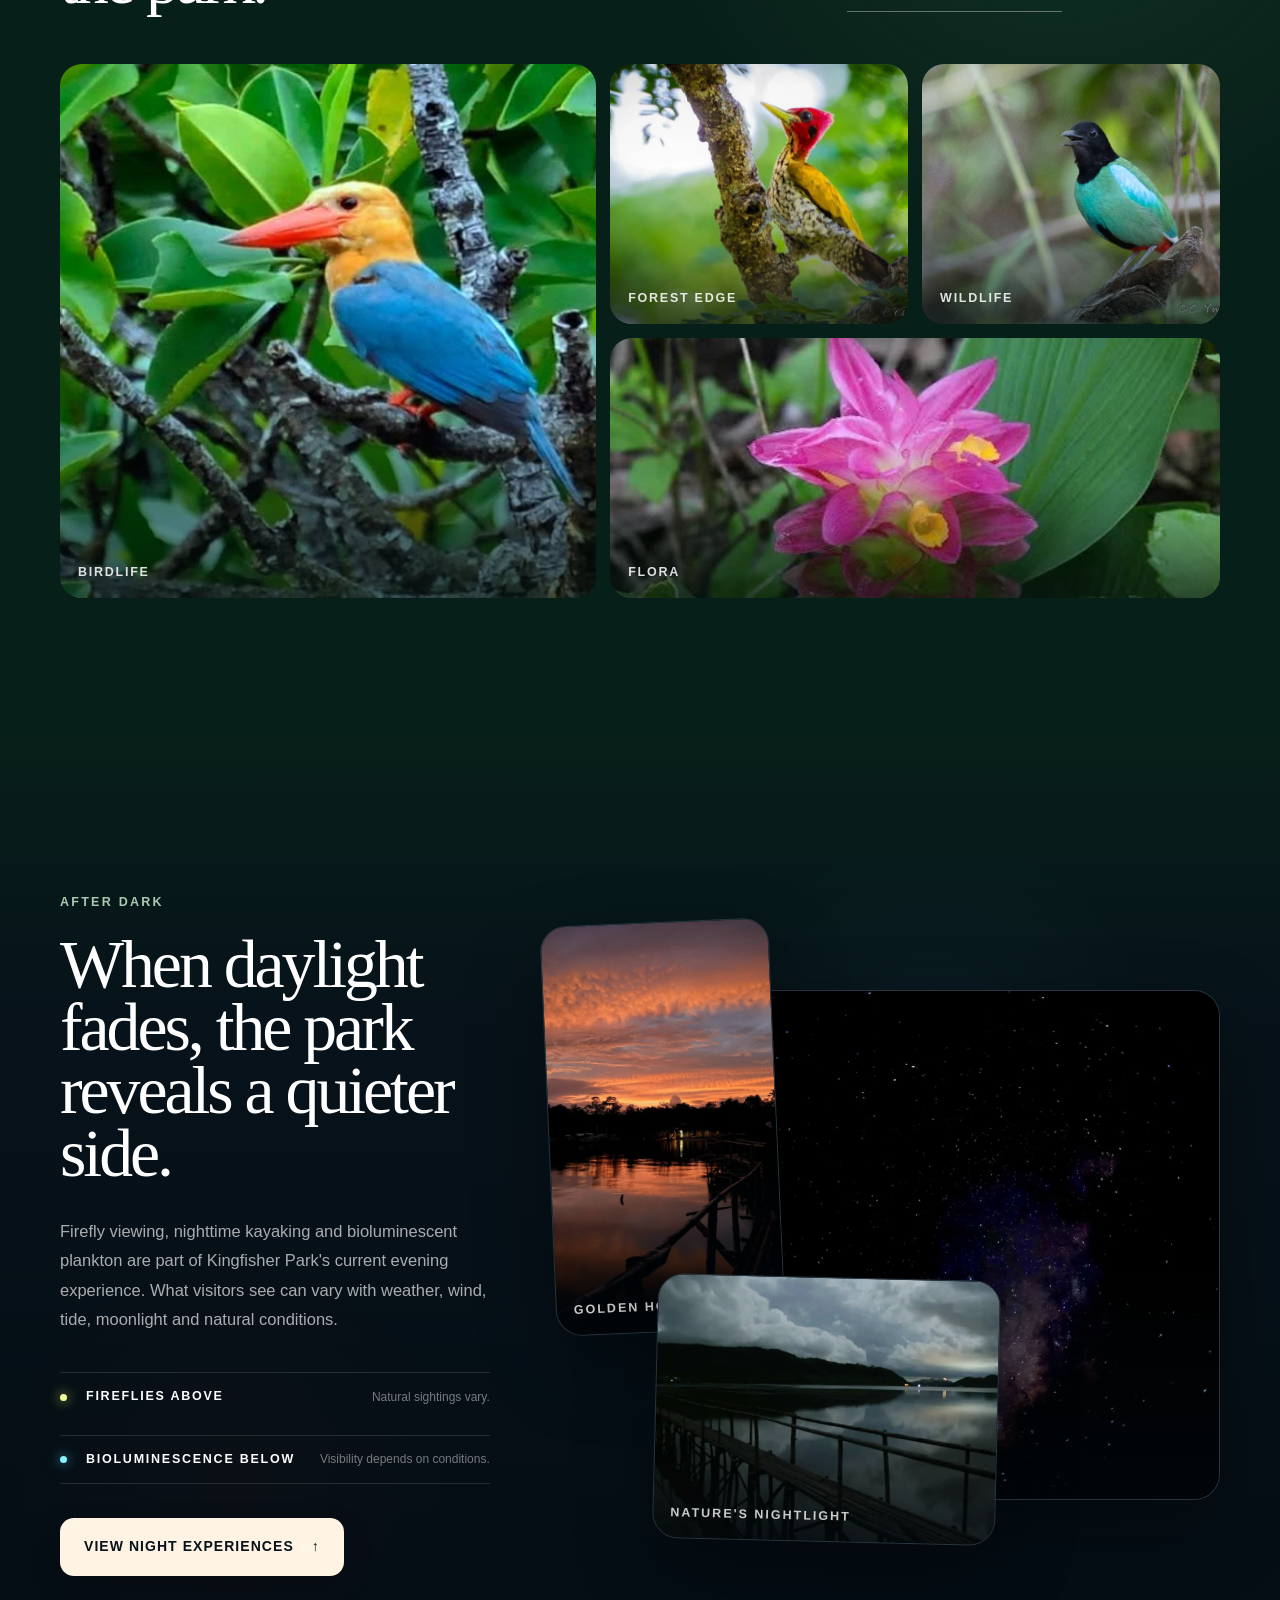
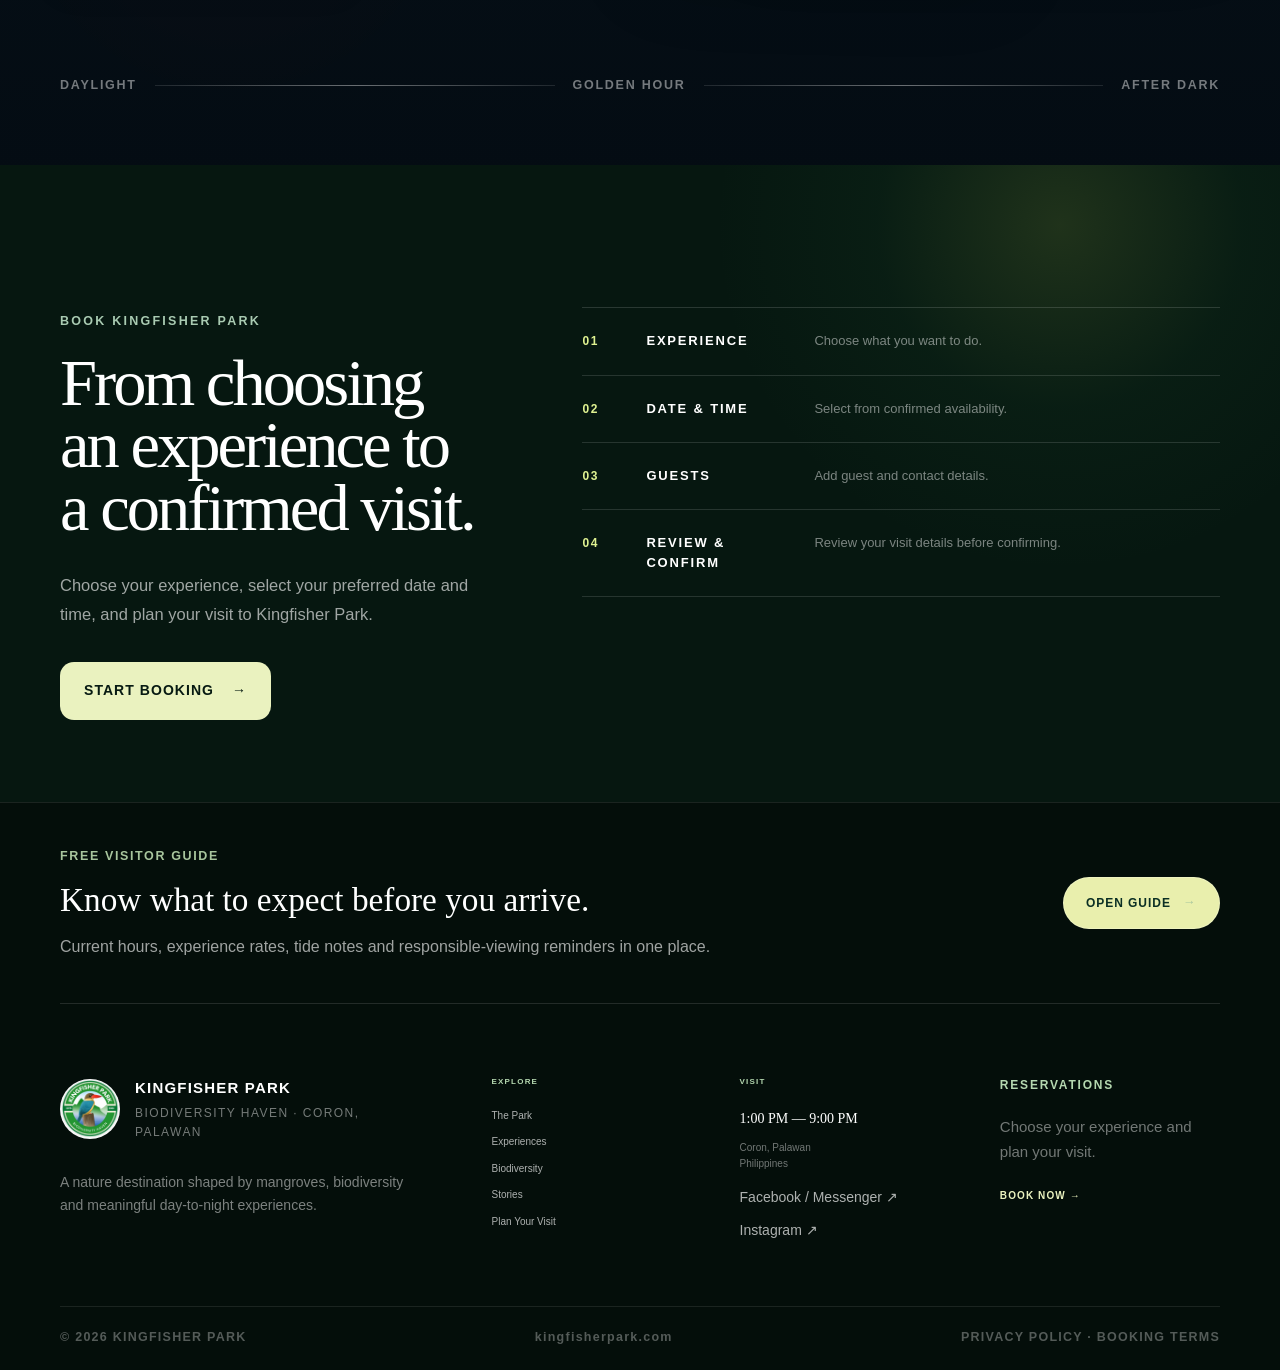
==== commit 067086ac: "Add files via upload" ====
--- a/index.html
+++ b/index.html
@@ -8,8 +8,8 @@
   <title>Kingfisher Park — Coron, Palawan</title>
   <link rel="preload" as="image" href="assets/images/hero/mangrove-aerial.webp" fetchpriority="high">
   <link rel="stylesheet" href="css/styles.css">
-</head>
-<body>
+<link href="css/client-tour-v8.css" rel="stylesheet"/></head>
+<body class="kp-v8">
   <a class="skip-link" href="#main-content">Skip to main content</a>
 
   <header class="site-header" id="site-header">
@@ -239,14 +239,14 @@
             <div class="glance-item">
               <dt>RESERVATIONS</dt>
               <dd>Book Online</dd>
-              <span>Reservations available online.</span>
+              <span>Contact park staff for a confirmed tour reservation.</span>
             </div>
           </dl>
         </div>
       </div>
     </section>
 
-    <section class="experiences" id="experiences" aria-labelledby="experiences-title">
+    <section class="v8-tour-teaser" aria-labelledby="v8-tour-teaser-title"><div class="page-width v8-tour-teaser-grid"><div class="v8-tour-teaser-copy"><span class="section-kicker">NEW · IMMERSIVE ECO TOUR</span><h2 id="v8-tour-teaser-title">Discover Malbato's nature, food and people.</h2><p>Walk through Malbato Village, meet the community, explore regenerative agriculture and the nature trail, and discover two full-day tour options with group-based pricing.</p><div class="v8-actions"><a class="button button-primary" href="nature-trail.html">EXPLORE THE NATURE TRAIL →</a><a class="text-link" href="booking.html">TOUR A &amp; TOUR B RATES →</a></div></div><figure><img src="assets/images/client-trail/malbato-community-weaving.webp" alt="Community members demonstrating hand weaving in Malbato Village" loading="lazy"/><figcaption>Community immersion · Malbato, Coron</figcaption></figure></div></section><section class="experiences" id="experiences" aria-labelledby="experiences-title">
       <div class="page-width">
         <div class="section-intro">
           <div>
@@ -255,13 +255,13 @@
           </div>
           <p>
             Start in the mangroves, stay for the evening, or experience the park across
-            daylight and night. Current rates below are per person.
+            daylight and night. Tour A and Tour B have group-based prices. Individual activity prices require park confirmation.
           </p>
         </div>
 
         <div class="experience-grid">
           <article class="experience-card card-day">
-            <a class="experience-media" href="booking.html?experience=mangrove" aria-label="Book Mangrove Kayak">
+            <a class="experience-media" href="https://web.facebook.com/KingfisherPark" aria-label="Inquire about Mangrove Kayak">
               <img src="assets/images/experiences/mangrove-kayak.webp" alt="Guests kayaking on calm water near Kingfisher Park" loading="lazy" width="1277" height="958">
               <span class="card-index">01</span>
               <span class="card-badge">DAY</span>
@@ -269,19 +269,19 @@
             <div class="experience-copy">
               <div class="experience-topline">
                 <h3>Mangrove Kayak</h3>
-                <p class="price">₱600 <span>/ person</span></p>
+                <p class="price">ENQUIRE <span>for individual rate</span></p>
               </div>
               <p>Explore the waterways by kayak and experience the landscape from the water.</p>
               <p class="condition">Availability depends on low/high tide conditions and resulting water depth.</p>
               <div class="card-actions">
                 <a class="text-link" href="experiences.html">EXPLORE <span aria-hidden="true">→</span></a>
-                <a class="book-text" href="booking.html?experience=mangrove">BOOK <span aria-hidden="true">↗</span></a>
+                <a class="book-text" href="https://web.facebook.com/KingfisherPark">INQUIRE <span aria-hidden="true">↗</span></a>
               </div>
             </div>
           </article>
 
           <article class="experience-card card-night">
-            <a class="experience-media" href="booking.html?experience=firefly" aria-label="Book Firefly Boardwalk">
+            <a class="experience-media" href="https://web.facebook.com/KingfisherPark" aria-label="Inquire about Firefly Boardwalk">
               <img src="assets/images/experiences/firefly-boardwalk.webp" alt="Kingfisher Park boardwalk beside calm water after dark" loading="lazy" width="1400" height="786">
               <span class="card-index">02</span>
               <span class="card-badge">NIGHT</span>
@@ -289,20 +289,20 @@
             <div class="experience-copy">
               <div class="experience-topline">
                 <h3>Firefly Boardwalk</h3>
-                <p class="price">₱400 <span>/ person</span></p>
+                <p class="price">ENQUIRE <span>for individual rate</span></p>
               </div>
               <p>Experience the mangrove landscape after sunset from the park boardwalk.</p>
               <p class="condition">Wildlife viewing depends on natural conditions.</p>
               <p class="tour-entry-note">Apply insect repellent before entering the park.</p>
               <div class="card-actions">
                 <a class="text-link" href="experiences.html">EXPLORE <span aria-hidden="true">→</span></a>
-                <a class="book-text" href="booking.html?experience=firefly">BOOK <span aria-hidden="true">↗</span></a>
+                <a class="book-text" href="https://web.facebook.com/KingfisherPark">INQUIRE <span aria-hidden="true">↗</span></a>
               </div>
             </div>
           </article>
 
           <article class="experience-card card-night">
-            <a class="experience-media" href="booking.html?experience=night-kayak" aria-label="Book Fireflies and Night Kayak">
+            <a class="experience-media" href="https://web.facebook.com/KingfisherPark" aria-label="Inquire about Fireflies and Night Kayak">
               <img src="assets/images/experiences/night-kayak.webp" alt="Night sky photographed above Kingfisher Park" loading="lazy" width="1200" height="900">
               <span class="card-index">03</span>
               <span class="card-badge">AFTER DARK</span>
@@ -310,20 +310,20 @@
             <div class="experience-copy">
               <div class="experience-topline">
                 <h3>Fireflies + Night Kayak</h3>
-                <p class="price">₱600 <span>/ person</span></p>
+                <p class="price">ENQUIRE <span>for individual rate</span></p>
               </div>
               <p>Boardwalk firefly viewing with kayaking for bioluminescent plankton and additional firefly viewing.</p>
               <p class="condition">Conditions can vary with weather, wind, moonlight and tide.</p>
               <p class="tour-entry-note">Apply insect repellent before entering the park.</p>
               <div class="card-actions">
                 <a class="text-link" href="experiences.html">EXPLORE <span aria-hidden="true">→</span></a>
-                <a class="book-text" href="booking.html?experience=night-kayak">BOOK <span aria-hidden="true">↗</span></a>
+                <a class="book-text" href="https://web.facebook.com/KingfisherPark">INQUIRE <span aria-hidden="true">↗</span></a>
               </div>
             </div>
           </article>
 
           <article class="experience-card card-sunset">
-            <a class="experience-media" href="booking.html?experience=complete" aria-label="Book Complete Kingfisher Experience">
+            <a class="experience-media" href="https://web.facebook.com/KingfisherPark" aria-label="Inquire about Complete Experience">
               <img src="assets/images/experiences/complete-experience.webp" alt="Orange sunset reflecting on water at Kingfisher Park" loading="lazy" width="1050" height="1400">
               <span class="card-index">04</span>
               <span class="card-badge">DAY → NIGHT</span>
@@ -331,13 +331,13 @@
             <div class="experience-copy">
               <div class="experience-topline">
                 <h3>The Complete Experience</h3>
-                <p class="price">₱1,000 <span>/ person</span></p>
+                <p class="price">ENQUIRE <span>for individual rate</span></p>
               </div>
               <p>Combine all three current activities for a fuller Kingfisher Park visit.</p>
               <p class="condition">Activity timing depends on availability and conditions.</p>
               <div class="card-actions">
                 <a class="text-link" href="experiences.html">EXPLORE <span aria-hidden="true">→</span></a>
-                <a class="book-text" href="booking.html?experience=complete">BOOK <span aria-hidden="true">↗</span></a>
+                <a class="book-text" href="https://web.facebook.com/KingfisherPark">INQUIRE <span aria-hidden="true">↗</span></a>
               </div>
             </div>
           </article>
@@ -345,7 +345,7 @@
 
         <div class="experience-footer">
           <p><strong>Nature sets the conditions.</strong> Firefly, plankton and kayaking experiences can vary with environmental conditions.</p>
-          <span>CURRENT RATES · PER PERSON</span>
+          <span>INDIVIDUAL ACTIVITY PRICES · CONFIRM WITH PARK</span>
         </div>
       </div>
     </section>
@@ -568,7 +568,7 @@
 
   <a class="mobile-sticky-book" href="booking.html" aria-label="Book a Kingfisher Park experience">
     <span>
-      <small>EXPERIENCES FROM ₱400 / PERSON</small>
+      <small>TOUR A & TOUR B · GROUP RATES</small>
       <strong>BOOK NOW</strong>
     </span>
     <span class="mobile-sticky-arrow" aria-hidden="true">→</span>
@@ -612,7 +612,7 @@
         <p>Coron, Palawan<br>Philippines</p>
         <a href="https://web.facebook.com/KingfisherPark" target="_blank" rel="noopener noreferrer">
           Facebook / Messenger ↗
-        </a>
+        </a><a href="https://www.instagram.com/kingfisherpark.coron/" target="_blank" rel="noopener noreferrer">Instagram ↗</a>
       </div>
 
       <div class="footer-book">
--- a/css/client-tour-v8.css
+++ b/css/client-tour-v8.css
@@ -0,0 +1,73 @@
+/* Kingfisher Park V8 — new client Nature Trail material. Additive CSS; V7 preserved. */
+.kp-v8{--v8-forest:#0B2F24;--v8-deep:#071F19;--v8-paper:#FFFDF8;--v8-soft:#F4F0E6;--v8-light:#EDF2E6;--v8-lime:#DFF291;--v8-accent:#087C35;font-family:Inter,Arial,sans-serif}
+.kp-v8 .v8-tour-hero{position:relative;isolation:isolate;min-height:580px;background:#071F19;color:#fff;display:flex;align-items:end;overflow:hidden}
+.kp-v8 .v8-tour-hero>img{position:absolute;inset:0;z-index:-2;width:100%;height:100%;object-fit:cover;opacity:.6}
+.kp-v8 .v8-tour-hero::before{content:"";position:absolute;inset:0;z-index:-1;background:linear-gradient(90deg,#071F19e8,#071F1990 75%,#071F1933)}
+.kp-v8 .v8-tour-hero-inner{padding-top:160px;padding-bottom:90px}
+.kp-v8 .v8-tour-hero h1{font-family:Georgia,serif;font-size:clamp(48px,6.1vw,86px);letter-spacing:-.045em;line-height:.95;margin:20px 0 24px;max-width:930px;font-weight:400;color:#fff}
+.kp-v8 .v8-tour-hero p{font-size:18px;line-height:1.7;max-width:720px;color:#EDF2E6;margin:0 0 32px}
+.kp-v8 .v8-booking-hero{min-height:440px}
+.kp-v8 .v8-tour-teaser{background:#EEF3EE;padding:100px 0}
+.kp-v8 .v8-tour-teaser-grid,.kp-v8 .v8-split{display:grid;grid-template-columns:.9fr 1.1fr;gap:68px;align-items:center}
+.kp-v8 .v8-tour-teaser-grid img,.kp-v8 .v8-split>figure img,.kp-v8 .v8-split>img{width:100%;max-height:600px;object-fit:cover;border-radius:22px;display:block}
+.kp-v8 .v8-tour-teaser-grid figure{margin:0}.kp-v8 .v8-tour-teaser-grid figcaption{padding:12px 4px;font-size:13px;color:#57665B}
+.kp-v8 .v8-tour-teaser h2,.kp-v8 .v8-editorial-section h2,.kp-v8 .v8-steps-section h2,.kp-v8 .v8-photo-section h2,.kp-v8 .v8-addon h2,.kp-v8 .v8-pricing-section h2,.kp-v8 .v8-preparation h2,.kp-v8 .v8-contact h2,.kp-v8 .v8-booking-workspace h2,.kp-v8 .v8-visitor-guide-rates h2{font-family:Georgia,serif;font-size:clamp(36px,4.7vw,63px);font-weight:400;letter-spacing:-.04em;line-height:1.02;margin:14px 0 25px}
+.kp-v8 .v8-tour-teaser p,.kp-v8 .v8-editorial-section p,.kp-v8 .v8-steps-section p,.kp-v8 .v8-photo-section p,.kp-v8 .v8-addon p,.kp-v8 .v8-pricing-section p,.kp-v8 .v8-preparation p,.kp-v8 .v8-contact p,.kp-v8 .v8-booking-workspace p{line-height:1.72}
+.kp-v8 .v8-actions,.kp-v8 .v8-social{display:flex;gap:20px;align-items:center;flex-wrap:wrap;margin-top:26px}
+.kp-v8 .v8-social a,.kp-v8 .v8-outline-link{font-size:13px;letter-spacing:.045em;font-weight:800;text-decoration:underline;text-underline-offset:5px}
+.kp-v8 .v8-editorial-section,.kp-v8 .v8-photo-section,.kp-v8 .v8-preparation{background:#FFFDF8;padding:100px 0}
+.kp-v8 .v8-steps-section{background:#F4F0E6;padding:105px 0}
+.kp-v8 .v8-intro{max-width:800px;margin-bottom:42px}
+.kp-v8 .v8-itinerary-grid{display:grid;grid-template-columns:repeat(3,minmax(0,1fr));gap:20px}
+.kp-v8 .v8-trail-step{background:#FFFDF8;border:1px solid #E2E9E2;border-radius:22px;overflow:hidden;display:flex;flex-direction:column;min-height:320px}
+.kp-v8 .v8-step-copy{padding:26px 26px 20px}.kp-v8 .v8-step-index{color:#087C35;font:800 12px Inter,Arial,sans-serif;letter-spacing:.13em}
+.kp-v8 .v8-trail-step h3{font-family:Georgia,serif;font-size:27px;line-height:1.14;font-weight:400;margin:13px 0 10px;color:#0B2F24}
+.kp-v8 .v8-trail-step p{font-size:15px;margin:0;color:#5E675F}
+.kp-v8 .v8-trail-step img{width:100%;height:195px;object-fit:cover;margin-top:auto}
+.kp-v8 .v8-addon{padding:100px 0;background:#0B2F24;color:#fff}.kp-v8 .v8-addon h2,.kp-v8 .v8-contact h2{color:#fff}
+.kp-v8 .v8-addon .v8-addon-photos{display:grid;gap:14px}.kp-v8 .v8-addon-photos img{width:100%;aspect-ratio:1.8;object-fit:cover;border-radius:18px}
+.kp-v8 .v8-pricing-section,.kp-v8 .v8-visitor-guide-rates{background:#EDF2E6;padding:95px 0}
+.kp-v8 .v8-rate-cards{display:grid;grid-template-columns:1fr 1fr;gap:20px;margin:30px 0}
+.kp-v8 .v8-rate-cards article{background:#FFFDF8;border:1px solid #DCE7DE;border-radius:22px;padding:28px}
+.kp-v8 .v8-rate-cards article span{color:#087C35;font-size:12px;font-weight:900;letter-spacing:.14em}
+.kp-v8 .v8-rate-cards h3{font:400 28px Georgia,serif;color:#0B2F24;margin:12px 0 14px}
+.kp-v8 .v8-rates-overflow{max-width:100%;overflow-x:auto;border-radius:18px}
+.kp-v8 .v8-rates{width:100%;border-collapse:collapse;font-size:16px;background:#FFFDF8;color:#0B2F24}
+.kp-v8 .v8-rates caption{caption-side:top;text-align:left;font-size:14px;color:#5E675F;padding:10px 2px}
+.kp-v8 .v8-rates th,.kp-v8 .v8-rates td{text-align:center;padding:13px 18px;border:1px solid #DCE7DE}
+.kp-v8 .v8-rates thead{background:#0B2F24;color:#fff}.kp-v8 .v8-rates tbody tr:nth-child(even){background:#F2F6EF}
+.kp-v8 .v8-rates tbody th{font-weight:750}.kp-v8 .v8-rates tbody td{font-weight:700;font-variant-numeric:tabular-nums}
+.kp-v8 .v8-rate-notes{border-left:3px solid #087C35;padding:14px 0 14px 24px;margin:30px 0;max-width:950px}
+.kp-v8 .v8-rate-notes p{margin:0 0 12px!important;font-size:15px}.kp-v8 .v8-rate-notes p:last-child{margin:0!important}
+.kp-v8 .v8-contact{background:#071F19;color:#fff;padding:100px 0}.kp-v8 .v8-contact p{color:#C4D2C9;max-width:850px}.kp-v8 .v8-contact a:not(.button){color:#DFF291}
+.kp-v8 .v8-preparation ul{padding-left:20px;line-height:1.7}.kp-v8 .v8-preparation li{margin-bottom:14px}
+.kp-v8 .v8-booking-workspace{background:#F4F0E6;padding:72px 0 110px}
+.kp-v8 .v8-booking-grid{display:grid;grid-template-columns:minmax(0,1fr) 330px;gap:42px;align-items:start}
+.kp-v8 .v8-quote-box{background:#FFFDF8;border-radius:28px;padding:38px 40px 42px;box-shadow:0 24px 70px #0D352512}
+.kp-v8 .v8-calculator fieldset{border:0;padding:0;margin:30px 0 22px}.kp-v8 .v8-calculator legend{font-weight:750;margin-bottom:13px}
+.kp-v8 .v8-tour-choices{display:grid;grid-template-columns:1fr 1fr;gap:12px}
+.kp-v8 .v8-tour-choices label{display:flex;gap:13px;border:1px solid #CADBCD;padding:18px;border-radius:15px;cursor:pointer}
+.kp-v8 .v8-tour-choices label:has(input:checked){background:#EDF2E6;border-color:#087C35}
+.kp-v8 .v8-tour-choices small{display:block;font-size:12px;margin-top:5px;line-height:1.45}
+.kp-v8 .v8-input-grid{display:grid;grid-template-columns:1fr 1fr;gap:20px;margin:24px 0}
+.kp-v8 .v8-input-grid label{font-size:14px;font-weight:750;color:#0B2F24}.kp-v8 .v8-input-grid small{display:block;font-weight:400;color:#647066;margin:4px 0 7px}
+.kp-v8 .v8-input-grid input,.kp-v8 .v8-input-grid select{width:100%;max-width:100%;padding:12px;border:1px solid #BBD1BE;background:#fff;border-radius:10px;font:inherit;color:#0B2F24}
+.kp-v8 .v8-checkbox{display:flex;gap:10px;align-items:flex-start;font-size:14px;line-height:1.6;color:#425449}.kp-v8 .v8-checkbox input{margin-top:4px}
+.kp-v8 .v8-quote-box .v8-rate-notes{background:#F2F6EF;padding:18px;margin-top:25px;border-radius:0 16px 16px 0}
+.kp-v8 .v8-quote-summary{background:#071F19;color:#fff;border-radius:22px;padding:27px 24px;position:sticky;top:110px}
+.kp-v8 .v8-quote-summary h2{color:#fff;font-size:40px;margin:12px 0 25px}
+.kp-v8 .v8-quote-summary dt{color:#B4CABD}.kp-v8 .v8-quote-summary dd{color:#fff;font-weight:700;margin:0}
+.kp-v8 .v8-quote-summary dl>div{display:flex;justify-content:space-between;gap:13px;padding:12px 0;border-bottom:1px solid #FFFFFF23;font-size:14px}
+.kp-v8 .v8-summary-label{color:#DFF291;font-size:12px;letter-spacing:.14em;font-weight:800}
+.kp-v8 .v8-estimated-total{display:flex;justify-content:space-between;gap:12px;align-items:center;padding-top:25px}
+.kp-v8 .v8-estimated-total strong{color:#DFF291;font-size:29px}
+.kp-v8 .v8-quote-summary p{font-size:13px;color:#B8C9BF;line-height:1.6}
+.kp-v8 .v8-status-note{font-size:11px;border:1px solid #FFFFFF33;border-radius:10px;padding:14px;color:#DFF291;font-weight:750}
+.kp-v8 .v8-copy-status{font-size:14px;white-space:pre-line}
+.kp-v8 .v8-social-footer{display:flex;gap:30px;flex-wrap:wrap;padding:12px 0 24px}.kp-v8 .v8-social-footer a{font:800 12px Inter,Arial,sans-serif;color:#DFF291;letter-spacing:.08em;text-decoration:none}
+.kp-v8 .v8-guide-tour-card a{display:block;margin-top:12px}
+.kp-v8 .v8-visitor-guide-rates h2{max-width:800px}
+.kp-v8 .v8-rates{min-width:540px}
+@media(max-width:1000px){.kp-v8 .v8-itinerary-grid{grid-template-columns:repeat(2,minmax(0,1fr))}.kp-v8 .v8-tour-teaser-grid,.kp-v8 .v8-split{gap:35px}.kp-v8 .v8-booking-grid{grid-template-columns:1fr}.kp-v8 .v8-quote-summary{position:static}}
+@media(max-width:680px){.kp-v8 .v8-tour-teaser,.kp-v8 .v8-editorial-section,.kp-v8 .v8-photo-section,.kp-v8 .v8-preparation,.kp-v8 .v8-steps-section,.kp-v8 .v8-pricing-section,.kp-v8 .v8-contact,.kp-v8 .v8-addon{padding:66px 0}.kp-v8 .v8-tour-hero-inner{padding-top:135px;padding-bottom:70px}.kp-v8 .v8-tour-hero h1{font-size:clamp(44px,11vw,65px)}.kp-v8 .v8-tour-teaser-grid,.kp-v8 .v8-split,.kp-v8 .v8-rate-cards{grid-template-columns:1fr;gap:26px}.kp-v8 .v8-itinerary-grid{grid-template-columns:1fr;gap:14px}.kp-v8 .v8-booking-grid{display:block}.kp-v8 .v8-quote-box{padding:28px 20px}.kp-v8 .v8-quote-summary{margin-top:24px}.kp-v8 .v8-tour-choices,.kp-v8 .v8-input-grid{grid-template-columns:1fr}.kp-v8 .v8-rates th,.kp-v8 .v8-rates td{padding:12px 6px}.kp-v8 .v8-tour-teaser h2{font-size:43px}}
+@media print{.kp-v8 .site-header,.kp-v8 .site-footer,.kp-v8 .v8-actions,.kp-v8 .v8-contact{display:none!important}.kp-v8 .v8-tour-hero{min-height:unset;padding-top:20px;background:#fff;color:#000}.kp-v8 .v8-tour-hero>img,.kp-v8 .v8-tour-hero::before{display:none}.kp-v8 .v8-tour-hero h1{color:#000}.kp-v8 .v8-tour-hero-inner{padding:10px}}
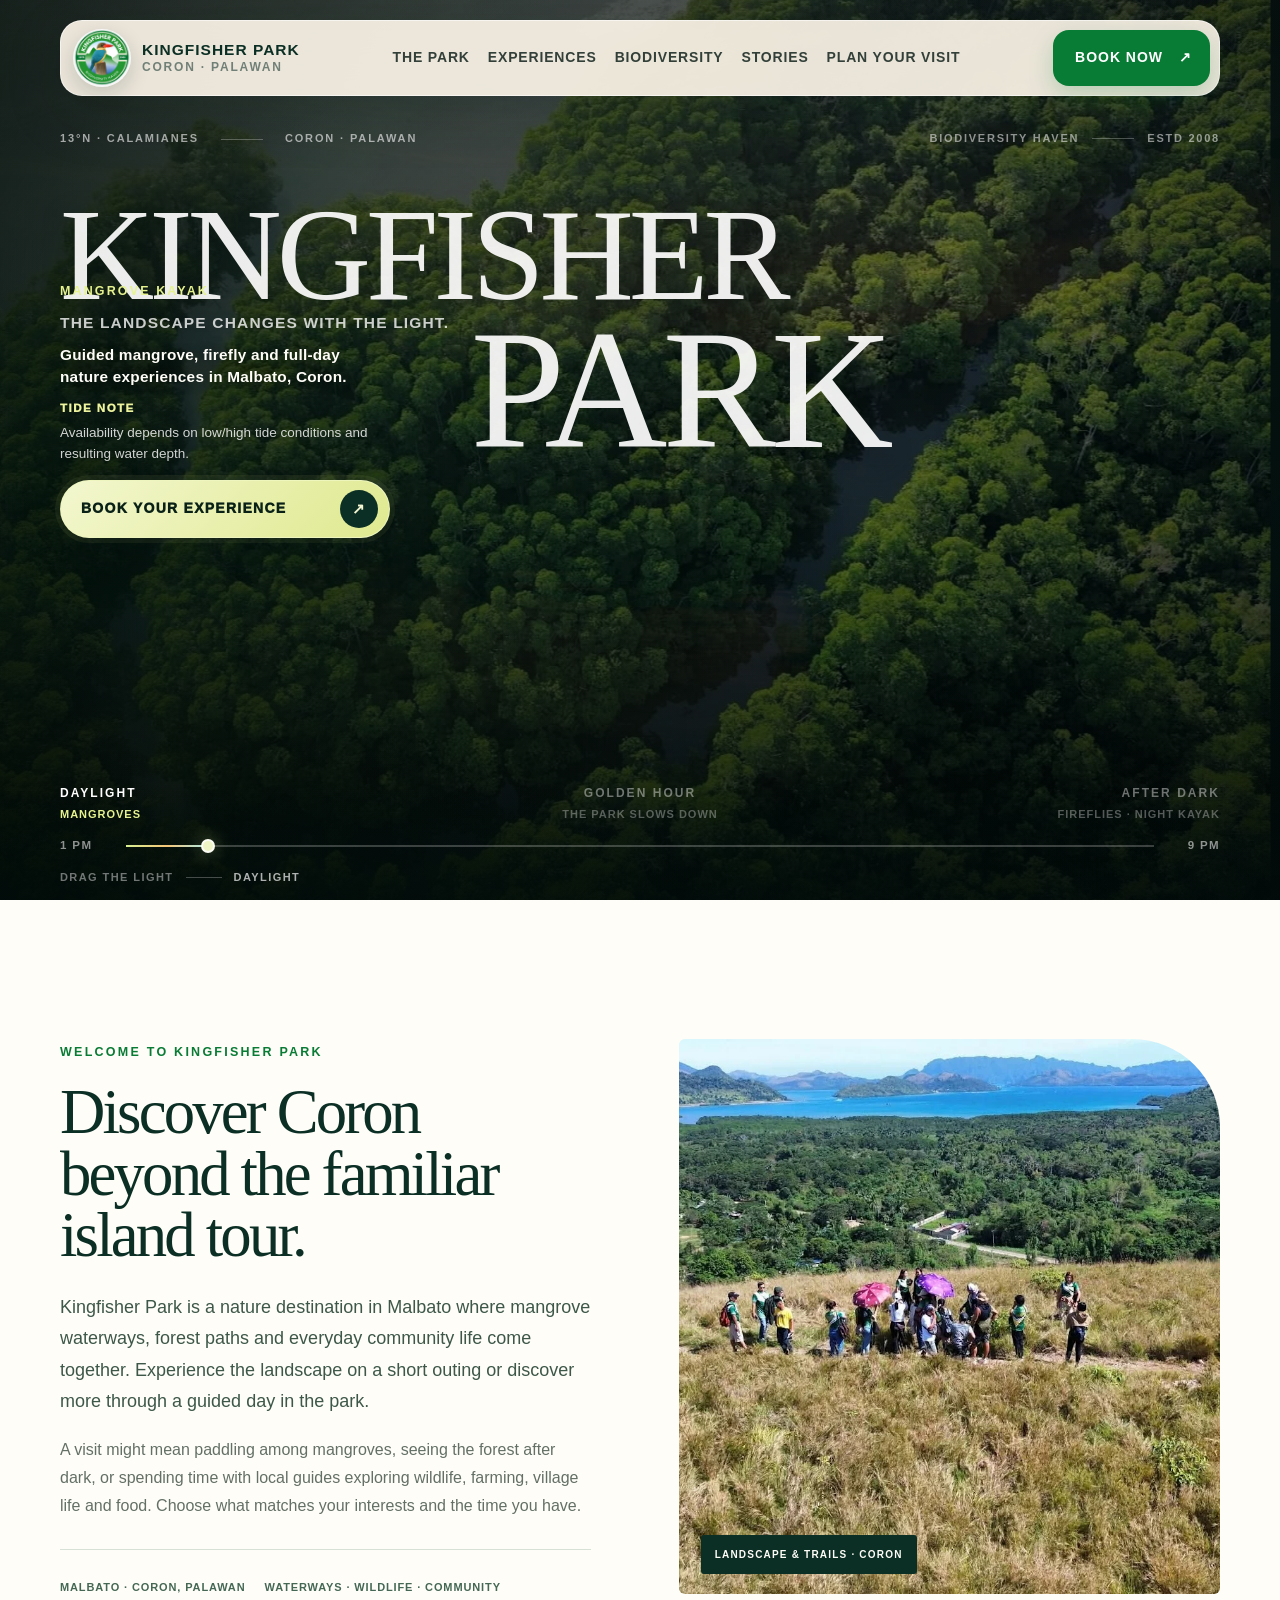
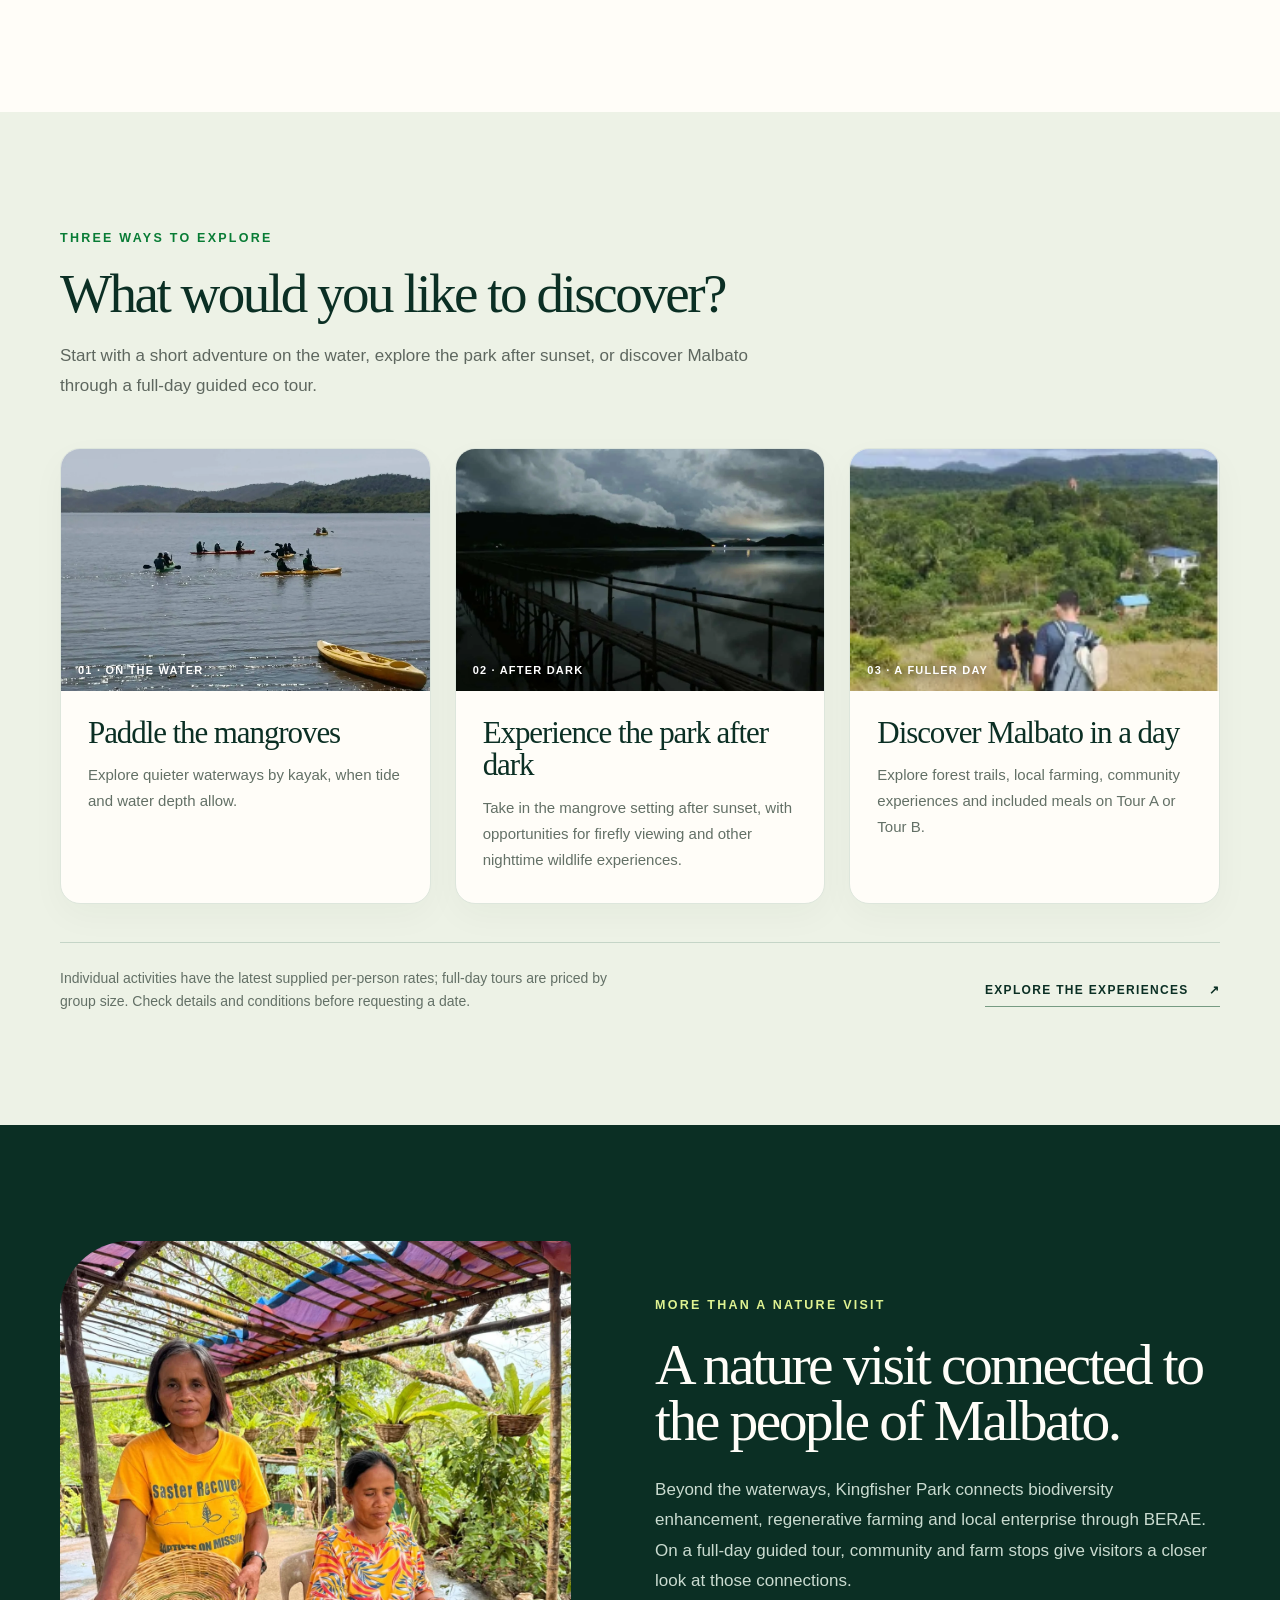
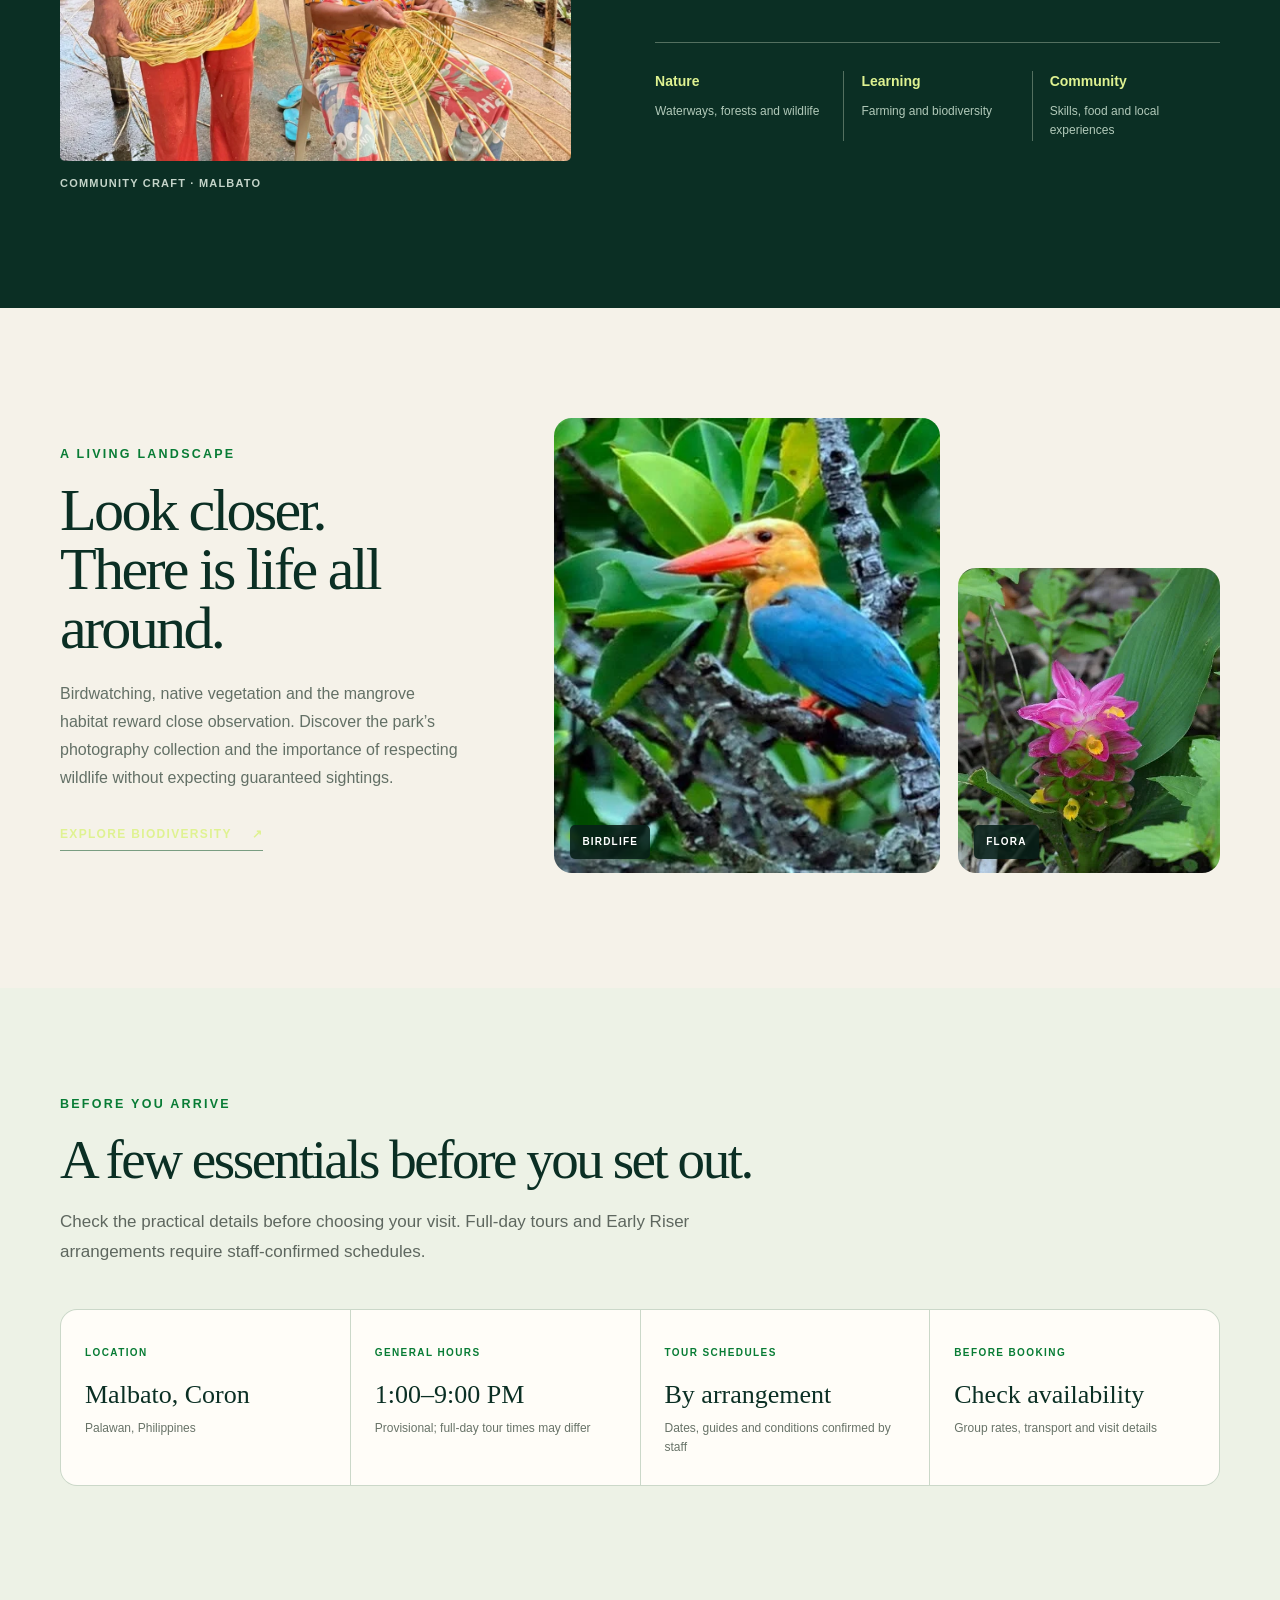
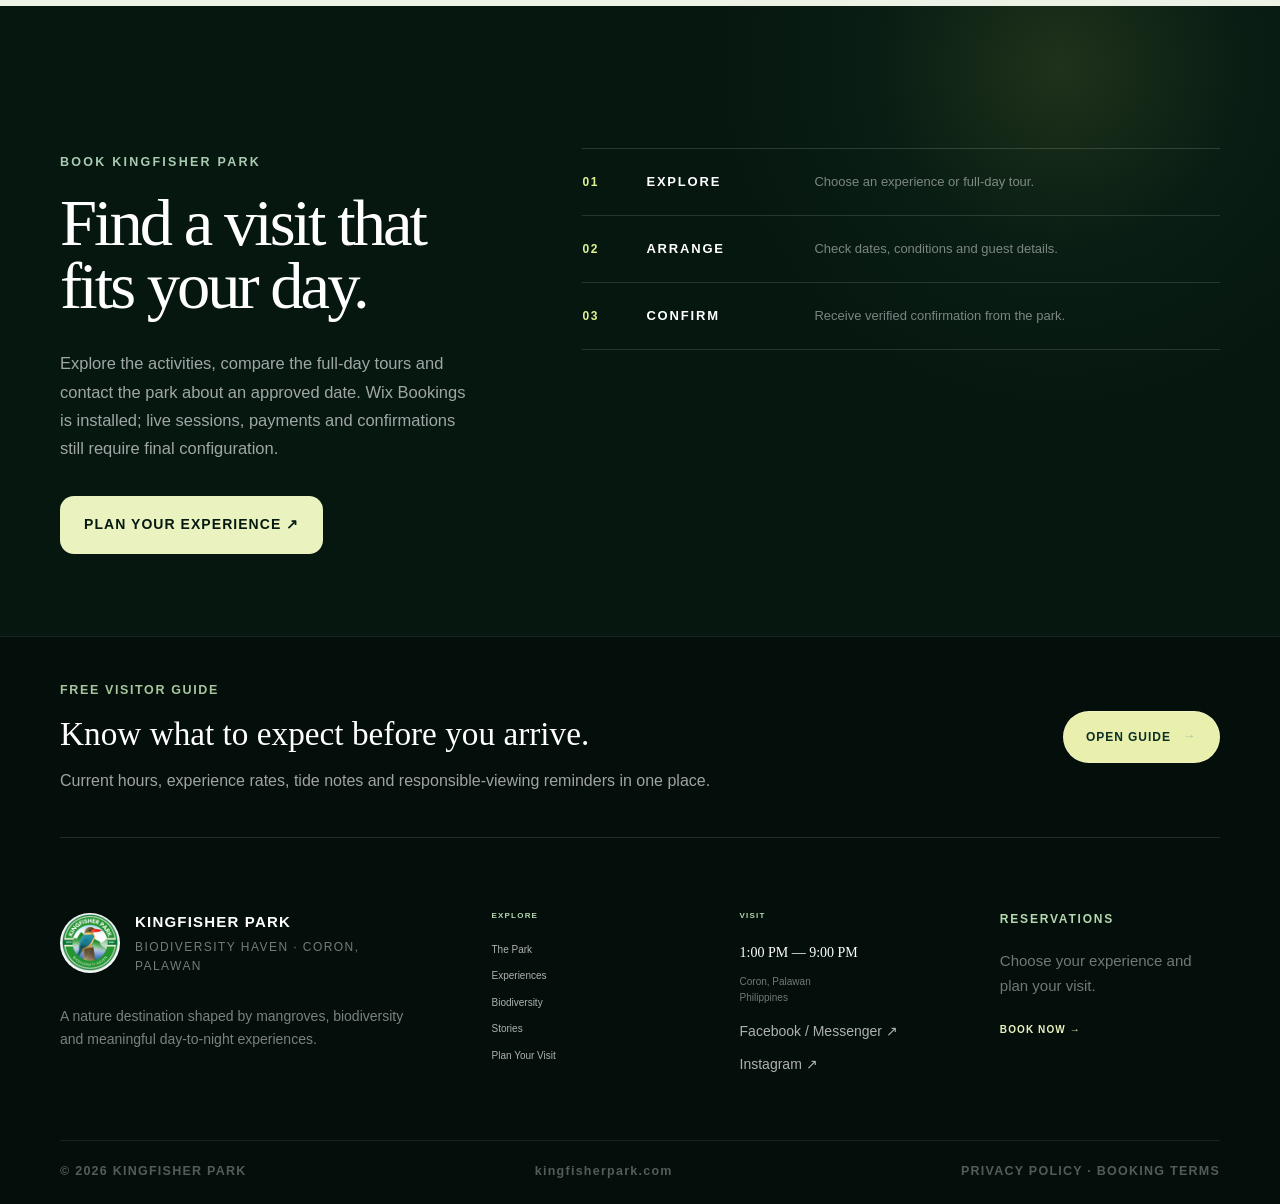
==== commit 8ca0dcbe: "Add files via upload" ====
--- a/index.html
+++ b/index.html
@@ -1,636 +1,247 @@
-<!doctype html>
+<!DOCTYPE html>
+
 <html lang="en">
 <head>
-  <meta charset="utf-8">
-  <meta name="viewport" content="width=device-width, initial-scale=1">
-  <meta name="theme-color" content="#0b2f24">
-  <meta name="description" content="Kingfisher Park in Coron, Palawan — mangrove landscapes, biodiversity, day and night nature experiences, visitor information, and booking.">
-  <title>Kingfisher Park — Coron, Palawan</title>
-  <link rel="preload" as="image" href="assets/images/hero/mangrove-aerial.webp" fetchpriority="high">
-  <link rel="stylesheet" href="css/styles.css">
-<link href="css/client-tour-v8.css" rel="stylesheet"/></head>
-<body class="kp-v8">
-  <a class="skip-link" href="#main-content">Skip to main content</a>
-
-  <header class="site-header" id="site-header">
-    <div class="header-shell">
-      <a class="brand" href="index.html" aria-label="Kingfisher Park home">
-        <img
-          class="brand-logo"
-          src="assets/logo/kingfisher-park-logo-512.webp"
-          alt=""
-          width="512"
-          height="512"
-        >
-        <span class="brand-copy">
-          <strong>KINGFISHER PARK</strong>
-          <small>CORON · PALAWAN</small>
-        </span>
-      </a>
-
-      <nav class="desktop-nav" aria-label="Primary navigation">
-        <a href="the-park.html">THE PARK</a>
-        <a href="experiences.html">EXPERIENCES</a>
-        <a href="biodiversity.html">BIODIVERSITY</a>
-        <a href="stories.html">STORIES</a>
-        <a href="plan-your-visit.html">PLAN YOUR VISIT</a>
-      </nav>
-
-      <a class="header-book" href="booking.html">
-        <span>BOOK NOW</span>
-        <span aria-hidden="true">↗</span>
-      </a>
-
-      <button
-        class="menu-toggle"
-        type="button"
-        aria-expanded="false"
-        aria-controls="mobile-menu"
-        aria-label="Open navigation menu"
-      >
-        <span></span><span></span>
-      </button>
-    </div>
-
-    <div class="mobile-menu" id="mobile-menu" hidden>
-      <nav aria-label="Mobile navigation">
-        <a href="the-park.html">THE PARK</a>
-        <a href="experiences.html">EXPERIENCES</a>
-        <a href="biodiversity.html">BIODIVERSITY</a>
-        <a href="stories.html">STORIES</a>
-        <a href="plan-your-visit.html">PLAN YOUR VISIT</a>
-        <a class="mobile-book" href="booking.html">BOOK NOW <span aria-hidden="true">↗</span></a>
-      </nav>
-    </div>
-  </header>
-
-  <main id="main-content">
-    <section
-      class="hero living-light-hero"
-      id="hero"
-      aria-labelledby="hero-title"
-      style="
+<meta charset="utf-8"/>
+<meta content="width=device-width, initial-scale=1" name="viewport"/>
+<meta content="#0b2f24" name="theme-color"/>
+<meta content="Discover Kingfisher Park in Malbato, Coron: mangrove kayaking, after-dark nature experiences, birdlife and immersive full-day eco tours." name="description"/>
+<title>Kingfisher Park — Coron, Palawan</title>
+<link as="image" fetchpriority="high" href="assets/images/hero/mangrove-aerial.webp" rel="preload"/>
+<link href="css/styles.css" rel="stylesheet"/>
+<link href="css/client-tour-v8.css" rel="stylesheet"/><link href="css/v9-site.css" rel="stylesheet"/><link href="css/v9-1-site.css" rel="stylesheet"/><link href="css/v9-2-site.css" rel="stylesheet"/></head>
+<body class="kp-v8 kp-v9 kp-v91 kp-v92">
+<a class="skip-link" href="#main-content">Skip to main content</a>
+<header class="site-header" id="site-header">
+<div class="header-shell">
+<a aria-label="Kingfisher Park home" class="brand" href="index.html">
+<img alt="" class="brand-logo" height="512" src="assets/logo/kingfisher-park-logo-512.webp" width="512"/>
+<span class="brand-copy">
+<strong>KINGFISHER PARK</strong>
+<small>CORON · PALAWAN</small>
+</span>
+</a>
+<nav aria-label="Primary navigation" class="desktop-nav">
+<a href="the-park.html">THE PARK</a>
+<a href="experiences.html">EXPERIENCES</a>
+<a href="biodiversity.html">BIODIVERSITY</a>
+<a href="stories.html">STORIES</a>
+<a href="plan-your-visit.html">PLAN YOUR VISIT</a>
+</nav>
+<a class="header-book" href="booking.html">
+<span>BOOK NOW</span>
+<span aria-hidden="true">↗</span>
+</a>
+<button aria-controls="mobile-menu" aria-expanded="false" aria-label="Open navigation menu" class="menu-toggle" type="button">
+<span></span><span></span>
+</button>
+</div>
+<div class="mobile-menu" hidden="" id="mobile-menu">
+<nav aria-label="Mobile navigation">
+<a href="the-park.html">THE PARK</a>
+<a href="experiences.html">EXPERIENCES</a>
+<a href="biodiversity.html">BIODIVERSITY</a>
+<a href="stories.html">STORIES</a>
+<a href="plan-your-visit.html">PLAN YOUR VISIT</a>
+<a class="mobile-book" href="booking.html">BOOK NOW <span aria-hidden="true">↗</span></a>
+</nav>
+</div>
+</header>
+<main id="main-content">
+<section aria-labelledby="hero-title" class="hero living-light-hero" id="hero" style="
         --scene-day: 1;
         --scene-golden: 0;
         --scene-night: 0;
         --lightline-progress: 8%;
-      "
-    >
-      <div class="living-scenes" aria-hidden="true">
-        <img
-          class="living-scene living-scene-day"
-          src="assets/images/hero/mangrove-aerial.webp"
-          alt=""
-          width="2048"
-          height="1152"
-          fetchpriority="high"
-        >
-        <img
-          class="living-scene living-scene-golden"
-          src="assets/images/night/sunset-water.webp"
-          alt=""
-          width="975"
-          height="1300"
-        >
-        <img
-          class="living-scene living-scene-night"
-          src="assets/images/night/night-boardwalk.webp"
-          alt=""
-          width="1600"
-          height="898"
-        >
-      </div>
-
-      <div class="living-colorwash" aria-hidden="true"></div>
-      <canvas class="firefly-canvas" id="firefly-canvas" aria-hidden="true"></canvas>
-      <div class="living-vignette" aria-hidden="true"></div>
-
-      <div class="page-width living-hero-layout">
-        <div class="living-meta">
-          <span>13°N · CALAMIANES</span>
-          <span>CORON · PALAWAN</span>
-        </div>
-
-        <h1 class="living-title" id="hero-title">
-          <span class="living-title-kingfisher">KINGFISHER</span>
-          <span class="living-title-park">PARK</span>
-        </h1>
-
-        <div class="living-statement">
-          <p class="living-context" id="living-context" aria-live="polite">
+      ">
+<div aria-hidden="true" class="living-scenes">
+<img alt="" class="living-scene living-scene-day" fetchpriority="high" height="1152" src="assets/images/hero/mangrove-aerial.webp" width="2048"/>
+<img alt="" class="living-scene living-scene-golden" height="1300" src="assets/images/night/sunset-water.webp" width="975"/>
+<img alt="" class="living-scene living-scene-night" height="898" src="assets/images/night/night-boardwalk.webp" width="1600"/>
+</div>
+<div aria-hidden="true" class="living-colorwash"></div>
+<canvas aria-hidden="true" class="firefly-canvas" id="firefly-canvas"></canvas>
+<div aria-hidden="true" class="living-vignette"></div>
+<div class="page-width living-hero-layout">
+<div class="living-meta">
+<span>13°N · CALAMIANES</span>
+<span>CORON · PALAWAN</span>
+</div>
+<h1 class="living-title" id="hero-title">
+<span class="living-title-kingfisher">KINGFISHER</span>
+<span class="living-title-park">PARK</span>
+</h1>
+<div class="living-statement">
+<p aria-live="polite" class="living-context" id="living-context">
             MANGROVE KAYAK
           </p>
-          <p class="living-message">THE LANDSCAPE CHANGES WITH THE LIGHT.</p>
-          <p class="living-condition" id="living-condition">
-            <strong>TIDE NOTE</strong>
-            <span>Availability depends on low/high tide conditions and resulting water depth.</span>
-          </p>
-          <a
-            class="living-cta"
-            id="living-cta"
-            href="booking.html"
-          >
-            <strong id="living-cta-label">BOOK YOUR EXPERIENCE</strong>
-            <span class="living-cta-arrow" aria-hidden="true">↗</span>
-          </a>
-        </div>
-
-        <div class="living-identity" aria-label="Kingfisher Park identity">
-          <span>BIODIVERSITY HAVEN</span>
-          <i aria-hidden="true"></i>
-          <span>ESTD 2008</span>
-        </div>
-      </div>
-
-      <div class="lightline-shell" aria-label="Explore Kingfisher Park from daylight to after dark">
-        <div class="page-width lightline-inner">
-          <div class="lightline-stage-labels" role="group" aria-label="Light stages">
-            <button
-              type="button"
-              class="light-stage is-active"
-              data-light-stage="8"
-              data-stage-name="day"
-              aria-pressed="true"
-            >
-              <span>DAYLIGHT</span>
-              <small>MANGROVES</small>
-            </button>
-
-            <button
-              type="button"
-              class="light-stage"
-              data-light-stage="50"
-              data-stage-name="golden"
-              aria-pressed="false"
-            >
-              <span>GOLDEN HOUR</span>
-              <small>THE PARK SLOWS DOWN</small>
-            </button>
-
-            <button
-              type="button"
-              class="light-stage"
-              data-light-stage="92"
-              data-stage-name="night"
-              aria-pressed="false"
-            >
-              <span>AFTER DARK</span>
-              <small>FIREFLIES · NIGHT KAYAK</small>
-            </button>
-          </div>
-
-          <div class="lightline-control">
-            <span class="light-time">1 PM</span>
-
-            <div class="light-range-wrap">
-              <div class="light-range-track" aria-hidden="true">
-                <i></i>
-                <b></b>
-              </div>
-              <input
-                id="lightline-range"
-                class="light-range"
-                type="range"
-                min="0"
-                max="100"
-                value="8"
-                step="1"
-                aria-label="Change the Kingfisher Park Hero from daylight to after dark"
-                aria-valuetext="Daylight"
-              >
-            </div>
-
-            <span class="light-time">9 PM</span>
-          </div>
-
-          <div class="lightline-instruction">
-            <span>DRAG THE LIGHT</span>
-            <i aria-hidden="true"></i>
-            <span id="living-time-status" aria-live="polite">DAYLIGHT</span>
-          </div>
-        </div>
-      </div>
-    </section>
-
-    <section class="visit-glance" id="visit-glance" aria-labelledby="glance-title">
-      <div class="page-width">
-        <div class="glance-shell">
-          <div class="glance-heading">
-            <span class="section-kicker">YOUR VISIT AT A GLANCE</span>
-            <h2 id="glance-title">Nature by day.<br>Wonder by night.</h2>
-          </div>
-
-          <dl class="glance-grid">
-            <div class="glance-item">
-              <dt>LOCATION</dt>
-              <dd>Coron, Palawan</dd>
-              <span>Calamianes, Philippines</span>
-            </div>
-            <div class="glance-item">
-              <dt>OPEN DAILY</dt>
-              <dd>1:00 PM — 9:00 PM</dd>
-              <span>Current operating hours</span>
-            </div>
-            <div class="glance-item">
-              <dt>EXPERIENCE</dt>
-              <dd>Day + Night</dd>
-              <span>Mangroves, fireflies &amp; more</span>
-            </div>
-            <div class="glance-item">
-              <dt>RESERVATIONS</dt>
-              <dd>Book Online</dd>
-              <span>Contact park staff for a confirmed tour reservation.</span>
-            </div>
-          </dl>
-        </div>
-      </div>
-    </section>
-
-    <section class="v8-tour-teaser" aria-labelledby="v8-tour-teaser-title"><div class="page-width v8-tour-teaser-grid"><div class="v8-tour-teaser-copy"><span class="section-kicker">NEW · IMMERSIVE ECO TOUR</span><h2 id="v8-tour-teaser-title">Discover Malbato's nature, food and people.</h2><p>Walk through Malbato Village, meet the community, explore regenerative agriculture and the nature trail, and discover two full-day tour options with group-based pricing.</p><div class="v8-actions"><a class="button button-primary" href="nature-trail.html">EXPLORE THE NATURE TRAIL →</a><a class="text-link" href="booking.html">TOUR A &amp; TOUR B RATES →</a></div></div><figure><img src="assets/images/client-trail/malbato-community-weaving.webp" alt="Community members demonstrating hand weaving in Malbato Village" loading="lazy"/><figcaption>Community immersion · Malbato, Coron</figcaption></figure></div></section><section class="experiences" id="experiences" aria-labelledby="experiences-title">
-      <div class="page-width">
-        <div class="section-intro">
-          <div>
-            <span class="section-kicker">CHOOSE YOUR EXPERIENCE</span>
-            <h2 id="experiences-title">Find your way<br>into the wild.</h2>
-          </div>
-          <p>
-            Start in the mangroves, stay for the evening, or experience the park across
-            daylight and night. Tour A and Tour B have group-based prices. Individual activity prices require park confirmation.
-          </p>
-        </div>
-
-        <div class="experience-grid">
-          <article class="experience-card card-day">
-            <a class="experience-media" href="https://web.facebook.com/KingfisherPark" aria-label="Inquire about Mangrove Kayak">
-              <img src="assets/images/experiences/mangrove-kayak.webp" alt="Guests kayaking on calm water near Kingfisher Park" loading="lazy" width="1277" height="958">
-              <span class="card-index">01</span>
-              <span class="card-badge">DAY</span>
-            </a>
-            <div class="experience-copy">
-              <div class="experience-topline">
-                <h3>Mangrove Kayak</h3>
-                <p class="price">ENQUIRE <span>for individual rate</span></p>
-              </div>
-              <p>Explore the waterways by kayak and experience the landscape from the water.</p>
-              <p class="condition">Availability depends on low/high tide conditions and resulting water depth.</p>
-              <div class="card-actions">
-                <a class="text-link" href="experiences.html">EXPLORE <span aria-hidden="true">→</span></a>
-                <a class="book-text" href="https://web.facebook.com/KingfisherPark">INQUIRE <span aria-hidden="true">↗</span></a>
-              </div>
-            </div>
-          </article>
-
-          <article class="experience-card card-night">
-            <a class="experience-media" href="https://web.facebook.com/KingfisherPark" aria-label="Inquire about Firefly Boardwalk">
-              <img src="assets/images/experiences/firefly-boardwalk.webp" alt="Kingfisher Park boardwalk beside calm water after dark" loading="lazy" width="1400" height="786">
-              <span class="card-index">02</span>
-              <span class="card-badge">NIGHT</span>
-            </a>
-            <div class="experience-copy">
-              <div class="experience-topline">
-                <h3>Firefly Boardwalk</h3>
-                <p class="price">ENQUIRE <span>for individual rate</span></p>
-              </div>
-              <p>Experience the mangrove landscape after sunset from the park boardwalk.</p>
-              <p class="condition">Wildlife viewing depends on natural conditions.</p>
-              <p class="tour-entry-note">Apply insect repellent before entering the park.</p>
-              <div class="card-actions">
-                <a class="text-link" href="experiences.html">EXPLORE <span aria-hidden="true">→</span></a>
-                <a class="book-text" href="https://web.facebook.com/KingfisherPark">INQUIRE <span aria-hidden="true">↗</span></a>
-              </div>
-            </div>
-          </article>
-
-          <article class="experience-card card-night">
-            <a class="experience-media" href="https://web.facebook.com/KingfisherPark" aria-label="Inquire about Fireflies and Night Kayak">
-              <img src="assets/images/experiences/night-kayak.webp" alt="Night sky photographed above Kingfisher Park" loading="lazy" width="1200" height="900">
-              <span class="card-index">03</span>
-              <span class="card-badge">AFTER DARK</span>
-            </a>
-            <div class="experience-copy">
-              <div class="experience-topline">
-                <h3>Fireflies + Night Kayak</h3>
-                <p class="price">ENQUIRE <span>for individual rate</span></p>
-              </div>
-              <p>Boardwalk firefly viewing with kayaking for bioluminescent plankton and additional firefly viewing.</p>
-              <p class="condition">Conditions can vary with weather, wind, moonlight and tide.</p>
-              <p class="tour-entry-note">Apply insect repellent before entering the park.</p>
-              <div class="card-actions">
-                <a class="text-link" href="experiences.html">EXPLORE <span aria-hidden="true">→</span></a>
-                <a class="book-text" href="https://web.facebook.com/KingfisherPark">INQUIRE <span aria-hidden="true">↗</span></a>
-              </div>
-            </div>
-          </article>
-
-          <article class="experience-card card-sunset">
-            <a class="experience-media" href="https://web.facebook.com/KingfisherPark" aria-label="Inquire about Complete Experience">
-              <img src="assets/images/experiences/complete-experience.webp" alt="Orange sunset reflecting on water at Kingfisher Park" loading="lazy" width="1050" height="1400">
-              <span class="card-index">04</span>
-              <span class="card-badge">DAY → NIGHT</span>
-            </a>
-            <div class="experience-copy">
-              <div class="experience-topline">
-                <h3>The Complete Experience</h3>
-                <p class="price">ENQUIRE <span>for individual rate</span></p>
-              </div>
-              <p>Combine all three current activities for a fuller Kingfisher Park visit.</p>
-              <p class="condition">Activity timing depends on availability and conditions.</p>
-              <div class="card-actions">
-                <a class="text-link" href="experiences.html">EXPLORE <span aria-hidden="true">→</span></a>
-                <a class="book-text" href="https://web.facebook.com/KingfisherPark">INQUIRE <span aria-hidden="true">↗</span></a>
-              </div>
-            </div>
-          </article>
-        </div>
-
-        <div class="experience-footer">
-          <p><strong>Nature sets the conditions.</strong> Firefly, plankton and kayaking experiences can vary with environmental conditions.</p>
-          <span>INDIVIDUAL ACTIVITY PRICES · CONFIRM WITH PARK</span>
-        </div>
-      </div>
-    </section>
-
-
-    <section class="living-landscape" id="the-park" aria-labelledby="landscape-title">
-      <div class="page-width landscape-grid">
-        <div class="landscape-copy">
-          <span class="section-kicker">A LIVING MANGROVE LANDSCAPE</span>
-          <h2 id="landscape-title">The experience begins with the place itself.</h2>
-          <p class="landscape-lede">
-            Kingfisher Park is a living landscape of waterways, mangroves, forest edges, and wildlife, with experiences shaped by the character of the place.
-          </p>
-
-          <div class="landscape-notes" aria-label="Landscape themes">
-            <div>
-              <span>01</span>
-              <strong>MANGROVES</strong>
-              <p>Mangrove-lined waterways shape the park’s natural character.</p>
-            </div>
-            <div>
-              <span>02</span>
-              <strong>BIODIVERSITY</strong>
-              <p>Discover the plant and animal life of Kingfisher Park.</p>
-            </div>
-            <div>
-              <span>03</span>
-              <strong>DAY → NIGHT</strong>
-              <p>Experience the park from daylight to the quieter hours after dark.</p>
-            </div>
-          </div>
-
-          <a class="text-link landscape-link" href="biodiversity.html">
-            DISCOVER THE WILD SIDE
-            <span aria-hidden="true">↘</span>
-          </a>
-        </div>
-
-        <figure class="landscape-visual">
-          <img
-            src="assets/images/landscape/park-panorama.webp"
-            alt="Elevated view across the Kingfisher Park landscape and surrounding water"
-            loading="lazy"
-            width="1560"
-            height="878"
-          >
-          <figcaption>
-            <span>KINGFISHER PARK</span>
-            <span>CORON · PALAWAN</span>
-          </figcaption>
-        </figure>
-      </div>
-    </section>
-    <section class="home-biodiversity-preview" id="biodiversity" aria-labelledby="biodiversity-title">
-      <div class="page-width">
-        <div class="home-bio-head">
-          <div>
-            <span class="section-kicker section-kicker-light">BIODIVERSITY HAVEN</span>
-            <h2 id="biodiversity-title">A glimpse of the life around the park.</h2>
-          </div>
-          <div class="home-bio-copy">
-            <p>
-              Discover the birds, plants, and other wildlife of Kingfisher Park, from mangrove waterways to the forest edge.
-            </p>
-            <a class="text-link light-link" href="biodiversity.html">
-              EXPLORE BIODIVERSITY
-              <span aria-hidden="true">→</span>
-            </a>
-          </div>
-        </div>
-
-        <div class="home-bio-grid">
-          <a class="home-bio-tile home-bio-tile-large" href="biodiversity.html" aria-label="Explore Kingfisher Park birdlife">
-            <img
-              src="assets/images/biodiversity/birdlife-01.webp"
-              alt="Colorful bird photographed at Kingfisher Park"
-              loading="lazy"
-              width="720"
-              height="479"
-            >
-            <span>BIRDLIFE</span>
-          </a>
-
-          <a class="home-bio-tile" href="biodiversity.html" aria-label="Explore Kingfisher Park forest birdlife">
-            <img
-              src="assets/images/biodiversity/birdlife-02.webp"
-              alt="Woodpecker photographed in the Kingfisher Park archive"
-              loading="lazy"
-              width="960"
-              height="640"
-            >
-            <span>FOREST EDGE</span>
-          </a>
-
-          <a class="home-bio-tile" href="biodiversity.html" aria-label="Explore Kingfisher Park wildlife">
-            <img
-              src="assets/images/biodiversity/birdlife-04.webp"
-              alt="Brightly colored bird photographed near the forest floor in the Kingfisher Park archive"
-              loading="lazy"
-              width="1200"
-              height="799"
-            >
-            <span>WILDLIFE</span>
-          </a>
-
-          <a class="home-bio-tile" href="biodiversity.html" aria-label="Explore Kingfisher Park flora">
-            <img
-              src="assets/images/biodiversity/flora-01.webp"
-              alt="Pink flowering plant photographed in the Kingfisher Park archive"
-              loading="lazy"
-              width="445"
-              height="720"
-            >
-            <span>FLORA</span>
-          </a>
-        </div>
-      </div>
-    </section>
-
-    <section class="after-dark" id="after-dark" aria-labelledby="after-dark-title">
-      <div class="night-sky" aria-hidden="true"></div>
-
-      <div class="page-width after-dark-inner">
-        <div class="night-copy">
-          <span class="section-kicker section-kicker-night">AFTER DARK</span>
-          <h2 id="after-dark-title">When daylight fades, the park reveals a quieter side.</h2>
-          <p>
-            Firefly viewing, nighttime kayaking and bioluminescent plankton are part of
-            Kingfisher Park's current evening experience. What visitors see can vary with
-            weather, wind, tide, moonlight and natural conditions.
-          </p>
-
-          <div class="night-points">
-            <div>
-              <span class="night-dot" aria-hidden="true"></span>
-              <strong>FIREFLIES ABOVE</strong>
-              <small>Natural sightings vary.</small>
-            </div>
-            <div>
-              <span class="night-dot night-dot-blue" aria-hidden="true"></span>
-              <strong>BIOLUMINESCENCE BELOW</strong>
-              <small>Visibility depends on conditions.</small>
-            </div>
-          </div>
-
-          <a class="button button-night" href="experiences.html#night-kayak">
-            VIEW NIGHT EXPERIENCES
-            <span aria-hidden="true">↑</span>
-          </a>
-        </div>
-
-        <div class="night-gallery" aria-label="Kingfisher Park from sunset into night">
-          <figure class="night-frame night-frame-sunset">
-            <img src="assets/images/night/sunset-water.webp" alt="Sunset colors reflected on calm water at Kingfisher Park" loading="lazy" width="975" height="1300">
-            <figcaption>GOLDEN HOUR</figcaption>
-          </figure>
-
-          <figure class="night-frame night-frame-main">
-            <img src="assets/images/night/milky-way.webp" alt="Night sky and Milky Way above Kingfisher Park" loading="lazy" width="1800" height="1350">
-            <figcaption>NIGHT SKY</figcaption>
-          </figure>
-
-          <figure class="night-frame night-frame-boardwalk">
-            <img src="assets/images/night/night-boardwalk.webp" alt="Kingfisher Park boardwalk beside water after dark" loading="lazy" width="1600" height="898">
-            <figcaption>NATURE'S NIGHTLIGHT</figcaption>
-          </figure>
-        </div>
-      </div>
-
-      <div class="night-transition-note page-width">
-        <span>DAYLIGHT</span>
-        <i aria-hidden="true"></i>
-        <span>GOLDEN HOUR</span>
-        <i aria-hidden="true"></i>
-        <span>AFTER DARK</span>
-      </div>
-    </section>
-
-    <section class="booking-cta" id="booking" aria-labelledby="booking-title">
-      <div class="booking-glow" aria-hidden="true"></div>
-      <div class="page-width booking-shell">
-        <div class="booking-copy">
-          <span class="section-kicker section-kicker-night">BOOK KINGFISHER PARK</span>
-          <h2 id="booking-title">From choosing an experience to a confirmed visit.</h2>
-          <p>
-            Choose your experience, select your preferred date and time, and plan your visit to Kingfisher Park.
-          </p>
-
-          <a class="button button-booking-demo" href="booking.html">
-            START BOOKING
-            <span aria-hidden="true">→</span>
-          </a>
-        </div>
-
-        <ol class="booking-steps" aria-label="Booking steps">
-          <li>
-            <span>01</span>
-            <strong>EXPERIENCE</strong>
-            <small>Choose what you want to do.</small>
-          </li>
-          <li>
-            <span>02</span>
-            <strong>DATE &amp; TIME</strong>
-            <small>Select from confirmed availability.</small>
-          </li>
-          <li>
-            <span>03</span>
-            <strong>GUESTS</strong>
-            <small>Add guest and contact details.</small>
-          </li>
-          <li>
-            <span>04</span>
-            <strong>REVIEW &amp; CONFIRM</strong>
-            <small>Review your visit details before confirming.</small>
-          </li>
-        </ol>
-      </div>
-    </section>
-  </main>
-
-  <a class="mobile-sticky-book" href="booking.html" aria-label="Book a Kingfisher Park experience">
-    <span>
-      <small>TOUR A & TOUR B · GROUP RATES</small>
-      <strong>BOOK NOW</strong>
-    </span>
-    <span class="mobile-sticky-arrow" aria-hidden="true">→</span>
-  </a>
-
-  <footer class="site-footer">
-    <div class="page-width footer-guide">
-      <div>
-        <span>FREE VISITOR GUIDE</span>
-        <strong>Know what to expect before you arrive.</strong>
-        <p>Current hours, experience rates, tide notes and responsible-viewing reminders in one place.</p>
-      </div>
-      <a href="visitor-guide.html">OPEN GUIDE <span aria-hidden="true">→</span></a>
-    </div>
-    <div class="page-width footer-grid">
-      <div class="footer-brand">
-        <a class="footer-logo-lockup" href="index.html" aria-label="Kingfisher Park home">
-          <img src="assets/logo/kingfisher-park-logo-512.webp" alt="" width="512" height="512">
-          <span>
-            <strong>KINGFISHER PARK</strong>
-            <small>BIODIVERSITY HAVEN · CORON, PALAWAN</small>
-          </span>
-        </a>
-        <p>
+<p class="living-message">THE LANDSCAPE CHANGES WITH THE LIGHT.</p><p class="v92-hero-definition">Guided mangrove, firefly and full-day nature experiences in Malbato, Coron.</p>
+<p class="living-condition" id="living-condition">
+<strong>TIDE NOTE</strong>
+<span>Availability depends on low/high tide conditions and resulting water depth.</span>
+</p>
+<a class="living-cta" href="booking.html" id="living-cta">
+<strong id="living-cta-label">BOOK YOUR EXPERIENCE</strong>
+<span aria-hidden="true" class="living-cta-arrow">↗</span>
+</a>
+</div>
+<div aria-label="Kingfisher Park identity" class="living-identity">
+<span>BIODIVERSITY HAVEN</span>
+<i aria-hidden="true"></i>
+<span>ESTD 2008</span>
+</div>
+</div>
+<div aria-label="Explore Kingfisher Park from daylight to after dark" class="lightline-shell">
+<div class="page-width lightline-inner">
+<div aria-label="Light stages" class="lightline-stage-labels" role="group">
+<button aria-pressed="true" class="light-stage is-active" data-light-stage="8" data-stage-name="day" type="button">
+<span>DAYLIGHT</span>
+<small>MANGROVES</small>
+</button>
+<button aria-pressed="false" class="light-stage" data-light-stage="50" data-stage-name="golden" type="button">
+<span>GOLDEN HOUR</span>
+<small>THE PARK SLOWS DOWN</small>
+</button>
+<button aria-pressed="false" class="light-stage" data-light-stage="92" data-stage-name="night" type="button">
+<span>AFTER DARK</span>
+<small>FIREFLIES · NIGHT KAYAK</small>
+</button>
+</div>
+<div class="lightline-control">
+<span class="light-time">1 PM</span>
+<div class="light-range-wrap">
+<div aria-hidden="true" class="light-range-track">
+<i></i>
+<b></b>
+</div>
+<input aria-label="Change the Kingfisher Park Hero from daylight to after dark" aria-valuetext="Daylight" class="light-range" id="lightline-range" max="100" min="0" step="1" type="range" value="8"/>
+</div>
+<span class="light-time">9 PM</span>
+</div>
+<div class="lightline-instruction">
+<span>DRAG THE LIGHT</span>
+<i aria-hidden="true"></i>
+<span aria-live="polite" id="living-time-status">DAYLIGHT</span>
+</div>
+</div>
+</div>
+</section><section aria-labelledby="welcome-heading" class="v91-home-welcome" id="welcome">
+<div class="page-width v91-welcome-layout">
+<div class="v91-welcome-copy"><span class="section-kicker">WELCOME TO KINGFISHER PARK</span>
+<h2 id="welcome-heading">Discover Coron beyond the familiar island tour.</h2>
+<p class="v91-lead">Kingfisher Park is a nature destination in Malbato where mangrove waterways, forest paths and everyday community life come together. Experience the landscape on a short outing or discover more through a guided day in the park.</p>
+<p>A visit might mean paddling among mangroves, seeing the forest after dark, or spending time with local guides exploring wildlife, farming, village life and food. Choose what matches your interests and the time you have.</p>
+<div aria-label="Setting and experiences" class="v91-welcome-meta"><span>Malbato · Coron, Palawan</span><span>Waterways · Wildlife · Community</span></div>
+</div>
+<figure class="v91-welcome-photo"><img alt="Visitors on a grassy hill overlooking the green Coron landscape and the sea" loading="lazy" src="assets/images/landscape/park-panorama.webp"/><figcaption>LANDSCAPE &amp; TRAILS · CORON</figcaption></figure>
+</div>
+</section><section aria-labelledby="paths-heading" class="v91-home-paths" id="experiences">
+<div class="page-width">
+<div class="v91-home-head"><span class="section-kicker">THREE WAYS TO EXPLORE</span><h2 id="paths-heading">What would you like to discover?</h2><p>Start with a short adventure on the water, explore the park after sunset, or discover Malbato through a full-day guided eco tour.</p></div>
+<div class="v91-paths-grid">
+<article class="v91-path-card"><figure><img alt="Visitors paddling a kayak along a mangrove waterway" loading="lazy" src="assets/images/experiences/mangrove-kayak.webp"/><figcaption>01 · ON THE WATER</figcaption></figure><div><h3>Paddle the mangroves</h3><p>Explore quieter waterways by kayak, when tide and water depth allow.</p></div></article>
+<article class="v91-path-card"><figure><img alt="Boardwalk beside a mangrove waterway in evening light" loading="lazy" src="assets/images/night/night-boardwalk.webp"/><figcaption>02 · AFTER DARK</figcaption></figure><div><h3>Experience the park after dark</h3><p>Take in the mangrove setting after sunset, with opportunities for firefly viewing and other nighttime wildlife experiences.</p></div></article>
+<article class="v91-path-card"><figure><img alt="Visitors hiking through a green hillside landscape near Malbato" loading="lazy" src="assets/images/client-trail/pitcher-hill-hiking.webp"/><figcaption>03 · A FULLER DAY</figcaption></figure><div><h3>Discover Malbato in a day</h3><p>Explore forest trails, local farming, community experiences and included meals on Tour A or Tour B.</p></div></article>
+</div>
+<div class="v91-inline-action"><p>Individual activities have the latest supplied per-person rates; full-day tours are priced by group size. Check details and conditions before requesting a date.</p><a class="v91-action-link" href="experiences.html">EXPLORE THE EXPERIENCES <span aria-hidden="true">↗</span></a></div>
+</div>
+</section><section aria-labelledby="community-heading" class="v91-home-community">
+<div class="page-width v91-community-layout">
+<figure class="v91-community-photo"><img alt="Two Malbato community members preparing and weaving baskets" loading="lazy" src="assets/images/community/local-craft-2026.webp"/><figcaption>COMMUNITY CRAFT · MALBATO</figcaption></figure>
+<div class="v91-community-copy"><span class="section-kicker">MORE THAN A NATURE VISIT</span><h2 id="community-heading">A nature visit connected to the people of Malbato.</h2><p>Beyond the waterways, Kingfisher Park connects biodiversity enhancement, regenerative farming and local enterprise through BERAE. On a full-day guided tour, community and farm stops give visitors a closer look at those connections.</p><div class="v91-community-facts"><div><strong>Nature</strong><span>Waterways, forests and wildlife</span></div><div><strong>Learning</strong><span>Farming and biodiversity</span></div><div><strong>Community</strong><span>Skills, food and local experiences</span></div></div></div>
+</div>
+</section><section aria-labelledby="wild-heading" class="v91-home-wild" id="biodiversity">
+<div class="page-width v91-wild-layout"><div class="v91-wild-copy"><span class="section-kicker section-kicker-light">A LIVING LANDSCAPE</span><h2 id="wild-heading">Look closer. There is life all around.</h2><p>Birdwatching, native vegetation and the mangrove habitat reward close observation. Discover the park’s photography collection and the importance of respecting wildlife without expecting guaranteed sightings.</p><a class="v91-action-link v91-action-link-light" href="biodiversity.html">EXPLORE BIODIVERSITY <span aria-hidden="true">↗</span></a></div>
+<div class="v91-wild-photos"><figure class="v91-wild-photo-main"><img alt="Colorful bird photographed among greenery at Kingfisher Park" loading="lazy" src="assets/images/biodiversity/birdlife-01.webp"/><figcaption>BIRDLIFE</figcaption></figure><figure><img alt="Flowering plant photographed in the park photo collection" loading="lazy" src="assets/images/biodiversity/flora-01.webp"/><figcaption>FLORA</figcaption></figure></div></div>
+</section><section aria-labelledby="quick-heading" class="v91-home-visit" id="visit-glance"><div class="page-width"><div class="v91-home-head v91-visit-head"><span class="section-kicker">BEFORE YOU ARRIVE</span><h2 id="quick-heading">A few essentials before you set out.</h2><p>Check the practical details before choosing your visit. Full-day tours and Early Riser arrangements require staff-confirmed schedules.</p></div>
+<div class="v91-visit-facts"><div><span>LOCATION</span><strong>Malbato, Coron</strong><p>Palawan, Philippines</p></div><div><span>GENERAL HOURS</span><strong>1:00–9:00 PM</strong><p>Provisional; full-day tour times may differ</p></div><div><span>TOUR SCHEDULES</span><strong>By arrangement</strong><p>Dates, guides and conditions confirmed by staff</p></div><div><span>BEFORE BOOKING</span><strong>Check availability</strong><p>Group rates, transport and visit details</p></div></div></div></section>
+<section aria-labelledby="booking-title" class="booking-cta" id="booking">
+<div aria-hidden="true" class="booking-glow"></div>
+<div class="page-width booking-shell">
+<div class="booking-copy">
+<span class="section-kicker section-kicker-night">BOOK KINGFISHER PARK</span>
+<h2 id="booking-title">Find a visit that fits your day.</h2>
+<p>Explore the activities, compare the full-day tours and contact the park about an approved date. Wix Bookings is installed; live sessions, payments and confirmations still require final configuration.</p>
+<a class="button button-booking-demo" href="booking.html">PLAN YOUR EXPERIENCE ↗</a>
+</div>
+<ol aria-label="Booking steps" class="booking-steps">
+<li>
+<span>01</span>
+<strong>EXPLORE</strong>
+<small>Choose an experience or full-day tour.</small>
+</li>
+<li>
+<span>02</span>
+<strong>ARRANGE</strong>
+<small>Check dates, conditions and guest details.</small>
+</li>
+<li>
+<span>03</span>
+<strong>CONFIRM</strong>
+<small>Receive verified confirmation from the park.</small>
+</li>
+</ol>
+</div>
+</section>
+</main>
+<a aria-label="Book a Kingfisher Park experience" class="mobile-sticky-book" href="booking.html">
+<span>
+<small>TOUR A &amp; TOUR B · GROUP RATES</small>
+<strong>BOOK NOW</strong>
+</span>
+<span aria-hidden="true" class="mobile-sticky-arrow">→</span>
+</a>
+<footer class="site-footer">
+<div class="page-width footer-guide">
+<div>
+<span>FREE VISITOR GUIDE</span>
+<strong>Know what to expect before you arrive.</strong>
+<p>Current hours, experience rates, tide notes and responsible-viewing reminders in one place.</p>
+</div>
+<a href="visitor-guide.html">OPEN GUIDE <span aria-hidden="true">→</span></a>
+</div>
+<div class="page-width footer-grid">
+<div class="footer-brand">
+<a aria-label="Kingfisher Park home" class="footer-logo-lockup" href="index.html">
+<img alt="" height="512" src="assets/logo/kingfisher-park-logo-512.webp" width="512"/>
+<span>
+<strong>KINGFISHER PARK</strong>
+<small>BIODIVERSITY HAVEN · CORON, PALAWAN</small>
+</span>
+</a>
+<p>
           A nature destination shaped by mangroves, biodiversity and meaningful day-to-night experiences.
         </p>
-      </div>
-
-      <nav class="footer-nav" aria-label="Footer navigation">
-        <span>EXPLORE</span>
-        <a href="the-park.html">The Park</a>
-        <a href="experiences.html">Experiences</a>
-        <a href="biodiversity.html">Biodiversity</a>
-        <a href="stories.html">Stories</a>
-        <a href="plan-your-visit.html">Plan Your Visit</a>
-      </nav>
-
-      <div class="footer-visit">
-        <span>VISIT</span>
-        <strong>1:00 PM — 9:00 PM</strong>
-        <p>Coron, Palawan<br>Philippines</p>
-        <a href="https://web.facebook.com/KingfisherPark" target="_blank" rel="noopener noreferrer">
+</div>
+<nav aria-label="Footer navigation" class="footer-nav">
+<span>EXPLORE</span>
+<a href="the-park.html">The Park</a>
+<a href="experiences.html">Experiences</a>
+<a href="biodiversity.html">Biodiversity</a>
+<a href="stories.html">Stories</a>
+<a href="plan-your-visit.html">Plan Your Visit</a>
+</nav>
+<div class="footer-visit">
+<span>VISIT</span>
+<strong>1:00 PM — 9:00 PM</strong>
+<p>Coron, Palawan<br/>Philippines</p>
+<a href="https://web.facebook.com/KingfisherPark" rel="noopener noreferrer" target="_blank">
           Facebook / Messenger ↗
-        </a><a href="https://www.instagram.com/kingfisherpark.coron/" target="_blank" rel="noopener noreferrer">Instagram ↗</a>
-      </div>
-
-      <div class="footer-book">
-        <span>RESERVATIONS</span>
-        <p>Choose your experience and plan your visit.</p>
-        <a class="footer-book-link" href="booking.html">BOOK NOW →</a>
-      </div>
-    </div>
-
-    <div class="page-width footer-bottom">
-      <span>© 2026 KINGFISHER PARK</span>
-      <span>kingfisherpark.com</span>
-      <span>PRIVACY POLICY · BOOKING TERMS</span>
-    </div>
-  </footer>
-
-  <div class="prototype-toast" id="prototype-toast" role="status" aria-live="polite" aria-atomic="true"></div>
-
-  <script src="js/main.js"></script>
-</body>
+        </a><a href="https://www.instagram.com/kingfisherpark.coron/" rel="noopener noreferrer" target="_blank">Instagram ↗</a>
+</div>
+<div class="footer-book">
+<span>RESERVATIONS</span>
+<p>Choose your experience and plan your visit.</p>
+<a class="footer-book-link" href="booking.html">BOOK NOW →</a>
+</div>
+</div>
+<div class="page-width footer-bottom">
+<span>© 2026 KINGFISHER PARK</span>
+<span>kingfisherpark.com</span>
+<span>PRIVACY POLICY · BOOKING TERMS</span>
+</div>
+</footer>
+<div aria-atomic="true" aria-live="polite" class="prototype-toast" id="prototype-toast" role="status"></div>
+<script src="js/main.js"></script>
+<script src="js/v9-2-home.js"></script></body>
 </html>
--- a/css/v9-site.css
+++ b/css/v9-site.css
@@ -0,0 +1,26 @@
+/* Kingfisher Park V9 — scoped editorial integration, no modifications to V4 HOME Lightline or image overlay system. */
+.kp-v9{--kp-f:#0B2F24;--kp-deep:#071F19;--kp-ivory:#FFFDF8;--kp-sage:#EDF2E6;--kp-paper:#F4F0E6;--kp-green:#087C35;--kp-muted:#5E675F;--kp-line:#DCE7DE}
+.kp-v9 .v9-heading-narrow{max-width:890px;margin:0 0 38px}.kp-v9 .v9-heading-narrow h2,.kp-v9 .v9-split h2,.kp-v9 .v9-guide-policies h2,.kp-v9 .v9-book-hero h1,.kp-v9 .v9-book-individual h2,.kp-v9 .v9-book-packages h2,.kp-v9 .v9-book-note h2{font-family:Georgia,serif;font-weight:400;letter-spacing:-.04em;line-height:1.02;color:var(--kp-f);font-size:clamp(38px,4.7vw,64px);margin:14px 0 23px}
+.kp-v9 .v9-heading-narrow p,.kp-v9 .v9-split p,.kp-v9 .v9-book-individual p,.kp-v9 .v9-book-packages p,.kp-v9 .v9-guide-policies p{color:var(--kp-muted);font-size:16.5px;line-height:1.72}
+.kp-v9 .v9-quiet-link{font:800 13px/1.5 Inter,Arial,sans-serif;letter-spacing:.09em;color:var(--kp-f);text-decoration:none;border-bottom:1px solid #8CB4A0;padding:5px 0;display:inline-flex;align-items:center;max-width:max-content}
+.kp-v9 .v9-quiet-link:hover{text-decoration:underline;text-underline-offset:5px}
+.kp-v9 .v9-split{display:grid;grid-template-columns:minmax(0,.95fr) minmax(0,1.05fr);gap:60px;align-items:center}
+.kp-v9 .v9-split figure{margin:0}.kp-v9 .v9-split figure img{display:block;width:100%;max-height:510px;object-fit:cover;border-radius:22px}.kp-v9 .v9-split figcaption{font-size:12px;color:#647066;padding:10px 4px}
+.kp-v9 .v9-home-editorial{background:#EEF3EE;padding:94px 0}.kp-v9 .v9-home-editorial h2{max-width:620px}
+.kp-v9 .v9-berae{background:var(--kp-ivory);padding:105px 0}.kp-v9 .v9-three-pillars{display:grid;grid-template-columns:repeat(3,minmax(0,1fr));gap:20px}.kp-v9 .v9-three-pillars article{background:#F5F6EE;border:1px solid var(--kp-line);border-radius:20px;padding:18px 18px 28px;display:flex;flex-direction:column}.kp-v9 .v9-three-pillars img,.kp-v9 .v9-pillar-symbol{width:100%;height:170px;object-fit:cover;border-radius:13px;margin-bottom:25px}.kp-v9 .v9-pillar-symbol{display:grid;place-items:center;background:#123A2B;color:#DFF291;font-size:60px;font-family:Georgia,serif}.kp-v9 .v9-index{font-size:11px;font-weight:800;letter-spacing:.13em;color:var(--kp-green)}.kp-v9 .v9-three-pillars h3{font:400 29px/1.12 Georgia,serif;color:var(--kp-f);margin:12px 0}.kp-v9 .v9-three-pillars p{font-size:15px;line-height:1.7;color:var(--kp-muted);margin:0}
+.kp-v9 .v9-birdwatch{padding:85px 0;background:#EAF1E7}.kp-v9 .v9-birdwatch .v9-heading-narrow{margin-bottom:0}
+.kp-v9 .v9-community-stories{padding:95px 0;background:#F5F3E9}.kp-v9 .v9-two-stories{display:grid;grid-template-columns:1fr 1fr;gap:23px}.kp-v9 .v9-two-stories figure{margin:0;background:#FFFDF8;padding:13px;border-radius:19px}.kp-v9 .v9-two-stories img{width:100%;height:270px;object-fit:cover;border-radius:12px}.kp-v9 .v9-two-stories figcaption{font:700 13px Inter,sans-serif;color:var(--kp-f);padding:12px 3px 4px}
+.kp-v9 .v9-trail-prep{background:#EDF2E6;padding:110px 0}.kp-v9 .v9-trail-prep .v9-checklist{list-style:disc;margin:23px 0;padding-left:22px;color:#31483A;line-height:1.75;font-size:15.5px}.kp-v9 .v9-trail-prep .v9-checklist li{margin:8px 0}.kp-v9 .v9-subtle{font-size:14px!important;color:#677269!important;line-height:1.72!important}
+.kp-v9 .v9-eco-tours{background:#EEF3EE;padding:105px 0}.kp-v9 .v9-tour-grid{display:grid;grid-template-columns:1fr 1fr;gap:22px}.kp-v9 .v9-tour-card{background:var(--kp-ivory);border:1px solid #DCE7DE;border-radius:23px;overflow:hidden;display:flex;flex-direction:column}.kp-v9 .v9-tour-card figure{margin:0}.kp-v9 .v9-tour-card figure img{display:block;width:100%;height:285px;object-fit:cover}.kp-v9 .v9-tour-copy{padding:29px 30px 31px;display:flex;flex-direction:column;flex:1}.kp-v9 .v9-tour-copy h3{font:400 43px/1 Georgia,serif;color:var(--kp-f);letter-spacing:-.035em;margin:15px 0 16px}.kp-v9 .v9-tour-copy p{color:var(--kp-muted);line-height:1.7;margin:0 0 14px}.kp-v9 .v9-tour-copy ul{line-height:1.8;color:#31483A;font-size:14px;padding-left:20px;margin:4px 0 23px}.kp-v9 .v9-tour-copy strong{margin-top:auto;color:var(--kp-green);font-size:15px}.kp-v9 .v9-rate-foot{font-size:13px;margin:15px 0 60px;color:#687369}.kp-v9 .v9-tour-extras{display:grid;grid-template-columns:minmax(0,1.05fr) minmax(0,.95fr);gap:44px;align-items:start}.kp-v9 .v9-tour-extras h3,.kp-v9 .v9-rates-intro h3{font:400 43px/1.08 Georgia,serif;letter-spacing:-.035em;color:var(--kp-f);margin:14px 0}.kp-v9 .v9-tour-extras p{color:var(--kp-muted);line-height:1.72}.kp-v9 .v9-mini-gallery{display:grid;grid-template-columns:repeat(3,minmax(0,1fr));gap:9px}.kp-v9 .v9-mini-gallery figure{margin:0}.kp-v9 .v9-mini-gallery img{width:100%;height:170px;object-fit:cover;border-radius:12px}.kp-v9 .v9-mini-gallery figcaption{font:700 11px Inter,sans-serif;margin-top:8px;color:#4B5D50}
+.kp-v9 .v9-expand{margin:26px 0;border:1px solid #BBD0C0;background:#FFFDF8;border-radius:14px;overflow:hidden}.kp-v9 .v9-expand summary{list-style:none;cursor:pointer;padding:21px 23px;font-size:13px;font-weight:850;letter-spacing:.065em;color:var(--kp-f);display:flex;align-items:center;justify-content:space-between;gap:15px}.kp-v9 .v9-expand summary::-webkit-details-marker{display:none}.kp-v9 .v9-expand summary span{color:var(--kp-green);font-size:22px}.kp-v9 .v9-stop-grid{padding:7px 23px 26px;display:grid;grid-template-columns:repeat(3,minmax(0,1fr));list-style:none;gap:15px}.kp-v9 .v9-stop-grid li{font-size:14px;color:#31483A}.kp-v9 .v9-stop-grid li span{color:var(--kp-green);font-weight:800;margin-right:9px}
+.kp-v9 .v9-rates-panel{background:#FFFDF8;border:1px solid #DCE7DE;border-radius:24px;padding:38px;margin-top:68px}.kp-v9 .v9-rates-intro{display:grid;grid-template-columns:1fr 1fr;gap:40px}.kp-v9 .v9-rates-intro p{font-size:15px;line-height:1.7;color:var(--kp-muted)}.kp-v9 .v9-table-scroll{max-width:100%;overflow:auto;padding:0 20px 22px}.kp-v9 .v9-table-scroll table{border-collapse:collapse;width:100%;min-width:410px;background:#FFFDF8;font:500 15px Inter,sans-serif;color:var(--kp-f)}.kp-v9 .v9-table-scroll th,.kp-v9 .v9-table-scroll td{padding:12px;border-bottom:1px solid #DCE7DE;text-align:left}.kp-v9 .v9-table-scroll thead{background:var(--kp-f);color:white}.kp-v9 .v9-table-scroll caption{text-align:left;font-size:12px;color:#627366;padding:10px 0}.kp-v9 .v9-rates-footer{display:flex;justify-content:space-between;gap:24px;align-items:center;margin-top:26px}.kp-v9 .v9-rates-footer p{font-size:13px;max-width:540px;color:#687369}
+.kp-v9 .v9-guide-policies{background:#EDF2E6;padding:82px 0}.kp-v9 .v9-guide-policies h2{font-size:clamp(37px,4.2vw,54px)}.kp-v9 .v9-policy-grid{display:grid;grid-template-columns:repeat(3,minmax(0,1fr));gap:17px}.kp-v9 .v9-policy-grid p{background:#FFFDF8;border-radius:14px;padding:25px;margin:0;font-size:15px}
+/* The booking HTML below is only a quotation prototype. It does not generate reservations or payments. */
+.kp-v9 .v9-book-hero{background:#071F19;padding:165px 0 95px;color:white}.kp-v9 .v9-book-hero h1{color:white;max-width:930px;font-size:clamp(48px,6vw,83px)}.kp-v9 .v9-book-hero p{color:#C9DBD1;font-size:17px;line-height:1.65;max-width:650px}
+.kp-v9 .v9-book-individual{background:#FFFDF8;padding:95px 0}.kp-v9 .v9-book-individual-grid{display:grid;grid-template-columns:repeat(3,minmax(0,1fr));gap:18px}.kp-v9 .v9-book-individual-grid article{background:#F5F6EF;border:1px solid #DDE8DE;border-radius:19px;overflow:hidden}.kp-v9 .v9-book-individual-grid img{width:100%;height:210px;object-fit:cover}.kp-v9 .v9-book-individual-grid h3{font:400 27px Georgia,serif;color:var(--kp-f);margin:20px 20px 8px}.kp-v9 .v9-book-individual-grid p{font-size:14px;line-height:1.55;margin:0 20px 23px}.kp-v9 .v9-individual-status{margin:27px 0 7px;color:#687369}
+.kp-v9 .v9-book-packages{background:#F4F0E6;padding:95px 0}.kp-v9 .v9-booking-grid{display:grid;grid-template-columns:minmax(0,1fr) 330px;gap:36px;align-items:start}.kp-v9 .v9-estimator-card{background:#FFFDF8;padding:35px;border-radius:24px;border:1px solid #DAE7DB}.kp-v9 .v9-estimator-card fieldset{margin:0 0 26px;padding:0;border:0}.kp-v9 .v9-estimator-card legend{font-weight:800;margin-bottom:12px}.kp-v9 .v9-tour-choice{display:grid;grid-template-columns:1fr 1fr;gap:12px}.kp-v9 .v9-tour-choice label{padding:16px 14px;border:1px solid #CDDCCC;border-radius:13px;display:flex;gap:9px;cursor:pointer;align-items:flex-start}.kp-v9 .v9-tour-choice label:has(input:checked){background:#EDF2E6;border-color:#087C35}.kp-v9 .v9-tour-choice small,.kp-v9 .v9-form-grid small{font-weight:400;font-size:12px;line-height:1.55;color:#63736B;display:block;margin-top:4px}.kp-v9 .v9-form-grid{display:grid;grid-template-columns:1fr 1fr;gap:22px 15px}.kp-v9 .v9-form-grid label{font-size:14px;font-weight:800;color:var(--kp-f)}.kp-v9 .v9-form-grid input{display:block;width:100%;font:500 15px Inter,sans-serif;padding:12px 14px;margin-top:9px;border:1px solid #C8D8CA;border-radius:9px;background:white;color:#0B2F24}.kp-v9 .v9-early-flag{display:flex;gap:11px;margin:26px 0 16px;font-size:14px;line-height:1.6}.kp-v9 .v9-action-row{display:flex;flex-wrap:wrap;gap:20px;align-items:center;margin:22px 0 0}.kp-v9 .v9-estimate-summary{background:#071F19;color:white;border-radius:21px;padding:28px 24px;position:sticky;top:110px}.kp-v9 .v9-estimate-summary .v9-label{color:#DFF291;letter-spacing:.1em;font-size:11px;font-weight:850}.kp-v9 .v9-estimate-summary h3{font:400 39px Georgia,serif;margin:15px 0 25px;color:white}.kp-v9 .v9-estimate-summary dl>div{border-bottom:1px solid #355146;display:flex;justify-content:space-between;gap:15px;padding:13px 0;font-size:13px}.kp-v9 .v9-estimate-summary dt{color:#B4CABD}.kp-v9 .v9-estimate-summary dd{font-weight:700;margin:0;text-align:right}.kp-v9 .v9-total{display:flex;justify-content:space-between;align-items:center;gap:18px;margin-top:28px}.kp-v9 .v9-total span{font-size:13px}.kp-v9 .v9-total strong{color:#DFF291;font-size:26px}.kp-v9 .v9-estimate-summary p{color:#BECEC4;line-height:1.65;font-size:13px}.kp-v9 .v9-estimate-summary .v9-verify{margin-top:20px;border:1px solid #476558;border-radius:11px;padding:12px;color:#E3EFD0}.kp-v9 .v9-book-packages>.page-width>.v9-rate-details{margin-top:40px}.kp-v9 .v9-book-note{background:#0B2F24;color:#D2E2D6;padding:88px 0}.kp-v9 .v9-book-note h2{color:white}.kp-v9 .v9-book-note p{max-width:820px;line-height:1.7}
+.kp-v9 .experience-grid{grid-template-columns:repeat(3,minmax(0,1fr))}
+.kp-v9 .experience-grid>.experience-card{min-width:0}
+@media(max-width:1000px){.kp-v9 .v9-three-pillars,.kp-v9 .v9-policy-grid,.kp-v9 .v9-book-individual-grid,.kp-v9 .experience-grid{grid-template-columns:repeat(2,minmax(0,1fr))}.kp-v9 .v9-booking-grid{grid-template-columns:1fr}.kp-v9 .v9-estimate-summary{position:static}.kp-v9 .v9-mini-gallery img{height:140px}.kp-v9 .v9-split,.kp-v9 .v9-tour-extras{gap:28px}.kp-v9 .v9-rates-intro{gap:15px}}
+@media(max-width:680px){.kp-v9 .v9-home-editorial,.kp-v9 .v9-berae,.kp-v9 .v9-birdwatch,.kp-v9 .v9-community-stories,.kp-v9 .v9-trail-prep,.kp-v9 .v9-eco-tours,.kp-v9 .v9-guide-policies,.kp-v9 .v9-book-individual,.kp-v9 .v9-book-packages,.kp-v9 .v9-book-note{padding:66px 0}.kp-v9 .v9-split,.kp-v9 .v9-three-pillars,.kp-v9 .v9-two-stories,.kp-v9 .v9-tour-grid,.kp-v9 .v9-tour-extras,.kp-v9 .v9-rates-intro,.kp-v9 .v9-policy-grid,.kp-v9 .v9-book-individual-grid,.kp-v9 .v9-form-grid,.kp-v9 .v9-tour-choice,.kp-v9 .experience-grid{grid-template-columns:1fr}.kp-v9 .v9-mini-gallery{grid-template-columns:repeat(3,minmax(0,1fr));gap:6px}.kp-v9 .v9-mini-gallery img{height:100px}.kp-v9 .v9-stop-grid{grid-template-columns:1fr 1fr}.kp-v9 .v9-tour-card figure img{height:205px}.kp-v9 .v9-tour-copy{padding:24px}.kp-v9 .v9-rates-panel{padding:24px 18px}.kp-v9 .v9-rates-footer{display:block}.kp-v9 .v9-estimator-card{padding:25px 20px}.kp-v9 .v9-estimate-summary{margin-top:18px}.kp-v9 .v9-book-hero{padding:130px 0 65px}.kp-v9 .v9-two-stories img{height:210px}}
+@media print{.kp-v9 .v9-book-note,.kp-v9 #v9-copy,.kp-v9 .v9-action-row{display:none!important}.kp-v9 .v9-rate-details{display:block}.kp-v9 .v9-table-scroll{overflow:visible}}
--- a/css/v9-1-site.css
+++ b/css/v9-1-site.css
@@ -0,0 +1,199 @@
+/* KINGFISHER PARK V9.1 | Editorial hierarchy + unified image-first experiences.
+   Additive, scoped. Preserves HOME Lightline/JS and existing global overlay styles. */
+.kp-v91{--v91-forest:#0B2F24;--v91-ink:#112E24;--v91-green:#087C35;--v91-paper:#FFFDF8;--v91-cream:#F5F2E9;--v91-sage:#EDF2E6;--v91-muted:#637066;--v91-line:#DDE6DC;--v91-lime:#DFF291}
+.kp-v91 .v91-lead{font-size:18px;line-height:1.75;color:#3D5849}
+.kp-v91 :is(.v91-home-welcome,.v91-home-paths,.v91-home-community,.v91-home-wild,.v91-home-visit,.v91-experience-showcase) img{max-width:100%}
+.kp-v91 :is(.v91-home-welcome,.v91-home-paths,.v91-home-community,.v91-home-wild,.v91-home-visit,.v91-experience-showcase) h2,
+.kp-v91 .v91-package-compare h3{font-family:Georgia,serif;font-weight:400;letter-spacing:-.045em;line-height:.98}
+.kp-v91 .v91-action-link{display:inline-flex;align-items:center;gap:20px;border-bottom:1px solid #769B82;padding:9px 0 7px;color:#0B2F24;font:800 12px/1.4 Inter,Arial,sans-serif;letter-spacing:.11em;text-decoration:none;transition:color .2s ease,border-color .2s ease}
+.kp-v91 .v91-action-link:hover,.kp-v91 .v91-action-link:focus-visible{color:#087C35;border-color:currentColor}
+.kp-v91 .v91-action-link-light{color:#DFF291;border-color:#799D81}
+.kp-v91 .v91-action-link-light:hover,.kp-v91 .v91-action-link-light:focus-visible{color:white}
+
+/* HOME 02 / Clear introduction, directly after the approved interactive Hero */
+.kp-v91 .v91-home-welcome{background:#FFFDF8;padding:138px 0 116px}
+.kp-v91 .v91-welcome-layout{display:grid;grid-template-columns:minmax(0,1fr) minmax(0,1.02fr);align-items:center;gap:88px}
+.kp-v91 .v91-welcome-copy h2{color:#0B2F24;font-size:clamp(46px,4.9vw,72px);margin:18px 0 25px;max-width:580px}
+.kp-v91 .v91-welcome-copy p:not(.v91-lead){margin:17px 0 0;font-size:16px;line-height:1.75;max-width:560px;color:#637066}
+.kp-v91 .v91-welcome-meta{display:flex;flex-wrap:wrap;gap:12px 19px;padding-top:29px;margin-top:29px;border-top:1px solid #D7E1D6}
+.kp-v91 .v91-welcome-meta span{font-size:11px;font-weight:800;letter-spacing:.08em;text-transform:uppercase;color:#446854}
+.kp-v91 .v91-welcome-photo{margin:0;position:relative}
+.kp-v91 .v91-welcome-photo img{display:block;width:100%;height:555px;object-fit:cover;object-position:center;border-radius:6px 88px 6px 6px}
+.kp-v91 .v91-welcome-photo figcaption{position:absolute;bottom:20px;left:22px;background:#0B2F24;color:#FFFDF8;font-size:10px;font-weight:800;letter-spacing:.12em;padding:12px 14px;border-radius:3px}
+
+/* HOME 03 / Ways to explore */
+.kp-v91 .v91-home-paths{background:#EDF2E6;padding:112px 0 112px}
+.kp-v91 .v91-home-head{max-width:860px;margin-bottom:47px}
+.kp-v91 .v91-home-head h2{color:#0B2F24;font-size:clamp(43px,4.3vw,62px);margin:17px 0 20px}
+.kp-v91 .v91-home-head>p{margin:0;max-width:710px;font-size:17px;line-height:1.75;color:#5E675F}
+.kp-v91 .v91-paths-grid{display:grid;grid-template-columns:repeat(3,minmax(0,1fr));gap:24px}
+.kp-v91 .v91-path-card{background:#FFFDF8;border:1px solid #DDE6DC;display:flex;flex-direction:column;border-radius:20px;overflow:hidden;min-width:0;box-shadow:0 12px 35px #173C2409}
+.kp-v91 .v91-path-card figure{margin:0;position:relative;overflow:hidden}
+.kp-v91 .v91-path-card figure img{display:block;width:100%;height:242px;object-fit:cover;transition:transform .65s cubic-bezier(.2,.7,.2,1)}
+.kp-v91 .v91-path-card:hover figure img{transform:scale(1.025)}
+.kp-v91 .v91-path-card figure figcaption{position:absolute;bottom:15px;left:17px;color:#FFFFFF;font:800 11px Inter,Arial,sans-serif;letter-spacing:.11em;text-shadow:0 2px 12px #000000BB}
+.kp-v91 .v91-path-card>div{padding:26px 27px 30px;flex:1}
+.kp-v91 .v91-path-card h3{font:400 31px/1.06 Georgia,serif;letter-spacing:-.035em;color:#0B2F24;margin:0 0 13px}
+.kp-v91 .v91-path-card p{font-size:15px;line-height:1.72;color:#637066;margin:0}
+.kp-v91 .v91-inline-action{display:flex;align-items:center;justify-content:space-between;gap:25px;margin-top:38px;padding-top:24px;border-top:1px solid #C5D5C7}
+.kp-v91 .v91-inline-action p{font-size:14px;line-height:1.65;color:#637066;max-width:570px;margin:0}
+
+/* HOME 04 / People and place */
+.kp-v91 .v91-home-community{background:#0B2F24;color:white;padding:116px 0}
+.kp-v91 .v91-community-layout{display:grid;grid-template-columns:minmax(0,.95fr) minmax(0,1.05fr);gap:84px;align-items:center}
+.kp-v91 .v91-community-photo{position:relative;margin:0}
+.kp-v91 .v91-community-photo img{display:block;width:100%;height:520px;object-fit:cover;object-position:center;border-radius:70px 5px 5px 5px}
+.kp-v91 .v91-community-photo figcaption{color:#C4D4C9;font-size:11px;font-weight:800;letter-spacing:.11em;margin-top:14px}
+.kp-v91 .v91-community-copy .section-kicker{color:#DFF291}
+.kp-v91 .v91-community-copy h2{color:#FFFDF8;font-size:clamp(44px,4.5vw,65px);margin:19px 0 25px}
+.kp-v91 .v91-community-copy>p{font-size:17px;line-height:1.8;color:#CADBD0;max-width:590px}
+.kp-v91 .v91-community-facts{display:grid;grid-template-columns:repeat(3,minmax(0,1fr));gap:0;margin-top:45px;padding-top:28px;border-top:1px solid #547060}
+.kp-v91 .v91-community-facts>div{padding-right:16px}
+.kp-v91 .v91-community-facts>div+div{border-left:1px solid #547060;padding-left:17px}
+.kp-v91 .v91-community-facts strong{display:block;color:#DFF291;font-size:14px;margin-bottom:9px}
+.kp-v91 .v91-community-facts span{display:block;color:#B1C9B9;font-size:12px;line-height:1.65}
+
+/* HOME 05 / Biodiversity preview, not another photo gallery */
+.kp-v91 .v91-home-wild{background:#F5F2E9;padding:110px 0 115px}
+.kp-v91 .v91-wild-layout{display:grid;grid-template-columns:minmax(0,.75fr) minmax(0,1.25fr);gap:95px;align-items:center}
+.kp-v91 .v91-wild-copy .section-kicker{color:#087C35}
+.kp-v91 .v91-wild-copy h2{font-size:clamp(45px,4.7vw,67px);color:#0B2F24;margin:15px 0 22px}
+.kp-v91 .v91-wild-copy>p{font-size:16px;line-height:1.76;color:#637066;margin-bottom:25px}
+.kp-v91 .v91-wild-photos{display:grid;grid-template-columns:1.15fr .78fr;gap:18px;align-items:end}
+.kp-v91 .v91-wild-photos figure{position:relative;overflow:hidden;margin:0;border-radius:18px}
+.kp-v91 .v91-wild-photos img{display:block;width:100%;height:305px;object-fit:cover}
+.kp-v91 .v91-wild-photos .v91-wild-photo-main img{height:455px}
+.kp-v91 .v91-wild-photos figcaption{position:absolute;left:16px;bottom:14px;background:#071F19E0;color:white;border-radius:5px;padding:9px 12px;font-size:10px;font-weight:850;letter-spacing:.12em}
+
+/* HOME 06 / Practical details after the story, not before it */
+.kp-v91 .v91-home-visit{background:#EDF2E6;padding:102px 0 120px}
+.kp-v91 .v91-visit-head{margin-bottom:42px}
+.kp-v91 .v91-visit-facts{display:grid;grid-template-columns:repeat(4,minmax(0,1fr));gap:1px;background:#CBD8C9;border:1px solid #CBD8C9;border-radius:17px;overflow:hidden}
+.kp-v91 .v91-visit-facts>div{min-width:0;padding:28px 24px;background:#FFFDF8}
+.kp-v91 .v91-visit-facts span{font-size:10px;font-weight:850;letter-spacing:.14em;color:#087C35}
+.kp-v91 .v91-visit-facts strong{display:block;font:400 26px/1.08 Georgia,serif;color:#0B2F24;margin:17px 0 10px}
+.kp-v91 .v91-visit-facts p{color:#687368;font-size:12px;line-height:1.58;margin:0}
+.kp-v91 .booking-cta{margin:0}
+
+/* EXPERIENCES | One section, two internally grouped sets of image-top cards */
+.kp-v91 .v91-experience-showcase{background:#F4F0E6;padding:107px 0 122px}
+.kp-v91 .v91-showcase-intro{max-width:810px;margin-bottom:71px}
+.kp-v91 .v91-showcase-intro h2{font-size:clamp(52px,5.5vw,76px);margin:19px 0 24px;color:#0B2F24;max-width:800px}
+.kp-v91 .v91-showcase-intro p{font-size:18px;color:#5E675F;line-height:1.72;margin:0;max-width:740px}
+.kp-v91 .v91-offering-header{display:grid;grid-template-columns:minmax(0,1fr) minmax(0,.6fr);gap:66px;align-items:end;margin-bottom:35px}
+.kp-v91 .v91-overline{display:block;color:#087C35;font:850 11px/1.3 Inter,Arial,sans-serif;letter-spacing:.15em}
+.kp-v91 .v91-offering-header h3{font:400 clamp(35px,3.7vw,52px)/1.04 Georgia,serif;color:#0B2F24;letter-spacing:-.04em;margin:15px 0 0}
+.kp-v91 .v91-offering-header>p{font-size:15.5px;line-height:1.7;color:#637066;margin:0}
+.kp-v91 .v91-offering-grid{display:grid;gap:24px;align-items:stretch}
+.kp-v91 .v91-offering-grid-three{grid-template-columns:repeat(3,minmax(0,1fr))}
+.kp-v91 .v91-offering-grid-two{grid-template-columns:repeat(2,minmax(0,1fr))}
+.kp-v91 .v91-offering-card{display:flex;flex-direction:column;min-width:0;overflow:hidden;background:#FFFDF8;border:1px solid #DCE6DA;border-radius:22px;box-shadow:0 12px 35px #143C230A;transition:transform .25s ease,box-shadow .25s ease}
+.kp-v91 .v91-offering-card:hover{transform:translateY(-3px);box-shadow:0 20px 42px #143C2314}
+.kp-v91 .v91-offering-media{margin:0;position:relative;overflow:hidden;background:#0B2F24}
+.kp-v91 .v91-offering-media img{display:block;width:100%;height:237px;object-fit:cover;transition:transform .65s cubic-bezier(.2,.7,.2,1)}
+.kp-v91 .v91-offering-card:hover .v91-offering-media img{transform:scale(1.025)}
+.kp-v91 .v91-offering-media figcaption{position:absolute;bottom:15px;left:16px;color:#fff;text-shadow:0 2px 12px #000B;font:850 10.5px Inter,Arial,sans-serif;letter-spacing:.11em}
+.kp-v91 .v91-offering-body{flex:1;display:flex;flex-direction:column;min-width:0;padding:29px 28px 26px}
+.kp-v91 .v91-offering-body h4{font:400 32px/1.06 Georgia,serif;letter-spacing:-.035em;color:#0B2F24;margin:0 0 17px}
+.kp-v91 .v91-offering-body>p{font-size:15px;line-height:1.69;color:#637066;margin:0 0 17px}
+.kp-v91 .v91-card-meta{font-size:12.5px;line-height:1.6;color:#6B786C;margin:auto 0 22px;padding-top:14px;border-top:1px solid #E2E8E0}
+.kp-v91 .v91-card-footer{border-top:1px solid #E2E8E0;padding-top:18px;margin-top:auto;color:#087C35;font-size:11px;font-weight:850;letter-spacing:.11em}
+.kp-v91 .v91-offering-note{display:flex;justify-content:space-between;align-items:center;gap:30px;margin-top:28px}
+.kp-v91 .v91-offering-note p{max-width:640px;color:#687569;font-size:13px;line-height:1.65;margin:0}
+.kp-v91 .v91-group-transition{display:flex;gap:25px;align-items:center;margin:87px 0 61px;color:#087C35;font-size:11px;letter-spacing:.16em;font-weight:850}
+.kp-v91 .v91-group-transition i{flex:1;height:1px;background:#BFCFC1}
+.kp-v91 .v91-package-head{margin-bottom:32px}
+.kp-v91 .v91-package-card .v91-offering-media img{height:310px}
+.kp-v91 .v91-package-card .v91-offering-body{padding:34px 35px 32px}
+.kp-v91 .v91-package-top{display:flex;gap:12px;flex-wrap:wrap;color:#087C35;font-size:10px;font-weight:850;letter-spacing:.1em;margin-bottom:17px}
+.kp-v91 .v91-package-top span+span{padding-left:13px;border-left:1px solid #BFCFC1}
+.kp-v91 .v91-package-card h4{font-size:42px;margin-bottom:19px}
+.kp-v91 .v91-package-card h4 small{display:block;font:400 23px/1.25 Georgia,serif;color:#4D6C58;margin-top:4px}
+.kp-v91 .v91-package-card .v91-offering-body>p{font-size:16px;max-width:560px}
+.kp-v91 .v91-package-card ul{padding-left:20px;margin:2px 0 22px;color:#405E4A;font-size:14px;line-height:1.9}
+.kp-v91 .v91-package-card .v91-card-footer{display:flex;align-items:baseline;gap:8px 18px;flex-wrap:wrap;padding-top:20px;letter-spacing:normal}
+.kp-v91 .v91-package-card .v91-card-footer strong{font-size:23px;letter-spacing:-.02em}
+.kp-v91 .v91-package-card .v91-card-footer span{font-size:12px;font-weight:500;line-height:1.4;color:#627468}
+.kp-v91 .v91-package-compare{display:grid;grid-template-columns:minmax(0,.78fr) minmax(0,1.22fr);gap:60px;align-items:center;padding:63px 0 50px;margin-top:56px;border-top:1px solid #C7D6C6}
+.kp-v91 .v91-package-compare h3{font-size:clamp(35px,3.4vw,48px);color:#0B2F24;margin:14px 0 17px}
+.kp-v91 .v91-package-compare-intro>p{color:#637066;font-size:15px;line-height:1.7;margin:0}
+.kp-v91 .v91-package-highlights{display:grid;grid-template-columns:1fr 1fr;gap:17px}
+.kp-v91 .v91-package-highlights>div{padding:25px 23px;background:#E8F0E6;border-radius:15px;min-width:0}
+.kp-v91 .v91-package-highlights span{color:#087C35;font-size:11px;letter-spacing:.13em;font-weight:850}
+.kp-v91 .v91-package-highlights strong{display:block;color:#0B2F24;font:400 23px/1.2 Georgia,serif;margin:12px 0}
+.kp-v91 .v91-package-highlights p{font-size:13px;line-height:1.7;color:#5E675F;margin:0}
+.kp-v91 .v91-tour-details{display:grid;grid-template-columns:1fr 1fr;gap:20px}
+.kp-v91 .v91-disclosure{border:1px solid #C5D5C6;border-radius:15px;background:#FFFDF8;overflow:hidden;min-width:0}
+.kp-v91 .v91-disclosure summary{list-style:none;cursor:pointer;padding:24px 25px;display:flex;align-items:center;justify-content:space-between;gap:20px;font-size:12px;line-height:1.55;font-weight:850;letter-spacing:.085em;color:#0B2F24}
+.kp-v91 .v91-disclosure summary::-webkit-details-marker{display:none}
+.kp-v91 .v91-disclosure summary span{color:#087C35;font-size:21px;letter-spacing:normal}
+.kp-v91 .v91-disclosure[open] summary{border-bottom:1px solid #D9E5DA}
+.kp-v91 .v91-trail-list{padding:24px 28px 9px 48px;display:grid;grid-template-columns:1fr 1fr;gap:14px 25px;color:#3E5A48;font-size:14px;line-height:1.55}
+.kp-v91 .v91-disclosure>p{font-size:13px;line-height:1.6;color:#657569;padding:0 25px 21px;margin:0}
+.kp-v91 .v91-table-scroll{overflow-x:auto;max-width:100%;padding:12px 24px 17px}
+.kp-v91 .v91-table-scroll table{border-collapse:collapse;width:100%;min-width:350px;font:500 14px/1.5 Inter,Arial,sans-serif;color:#0B2F24}
+.kp-v91 .v91-table-scroll caption{text-align:left;color:#647267;font-size:12px;padding:0 0 11px}
+.kp-v91 .v91-table-scroll th,.kp-v91 .v91-table-scroll td{text-align:left;padding:9px;border-bottom:1px solid #DDE6DC}
+.kp-v91 .v91-table-scroll thead{background:#0B2F24;color:#FFFDF8}
+.kp-v91 .v91-packages-foot{display:flex;align-items:center;justify-content:space-between;gap:40px;margin-top:37px;padding-top:28px;border-top:1px solid #D0DCCF}
+.kp-v91 .v91-packages-foot p{color:#647267;line-height:1.7;font-size:13px;max-width:750px;margin:0}
+.kp-v91 .v91-packages-foot .button{flex-shrink:0}
+
+/* STORIES / merge two overlapping community sections into one */
+.kp-v91 .v91-story-community{background:#0B2F24;padding:100px 0;color:#FFFDF8}
+.kp-v91 .v91-story-head{max-width:815px;margin-bottom:39px}
+.kp-v91 .v91-story-head .section-kicker{color:#DFF291}
+.kp-v91 .v91-story-head h2{font:400 clamp(43px,4.3vw,60px)/1 Georgia,serif;letter-spacing:-.04em;color:#FFFDF8;margin:18px 0 23px}
+.kp-v91 .v91-story-head p{font-size:16px;line-height:1.75;color:#C4D8CA}
+.kp-v91 .v91-story-images{display:grid;grid-template-columns:1fr 1fr 1fr;gap:18px}
+.kp-v91 .v91-story-images figure{margin:0;min-width:0}
+.kp-v91 .v91-story-images img{display:block;width:100%;height:270px;object-fit:cover;border-radius:15px}
+.kp-v91 .v91-story-images figcaption{font-size:11px;color:#CFDFD4;letter-spacing:.09em;font-weight:750;padding-top:13px}
+.kp-v91 .v91-bird-note{font-size:14px;line-height:1.7;color:#D3E6D6}
+
+@media(max-width:1050px){
+ .kp-v91 .v91-welcome-layout{gap:48px}.kp-v91 .v91-community-layout{gap:45px}.kp-v91 .v91-wild-layout{gap:42px}
+ .kp-v91 .v91-offering-header{gap:32px}
+ .kp-v91 .v91-offering-body{padding:25px 23px}.kp-v91 .v91-offering-body h4{font-size:29px}
+ .kp-v91 .v91-package-compare{gap:30px}
+}
+@media(max-width:820px){
+ .kp-v91 .v91-home-welcome,.kp-v91 .v91-home-paths,.kp-v91 .v91-home-community,.kp-v91 .v91-home-wild,.kp-v91 .v91-home-visit,.kp-v91 .v91-experience-showcase{padding:85px 0}
+ .kp-v91 .v91-welcome-layout,.kp-v91 .v91-community-layout,.kp-v91 .v91-wild-layout,.kp-v91 .v91-package-compare{grid-template-columns:1fr;gap:35px}
+ .kp-v91 .v91-welcome-photo img{height:420px}.kp-v91 .v91-community-photo img{height:425px}
+ .kp-v91 .v91-paths-grid,.kp-v91 .v91-offering-grid-three{grid-template-columns:repeat(2,minmax(0,1fr))}
+ .kp-v91 .v91-path-card figure img{height:220px}
+ .kp-v91 .v91-offering-grid-two{grid-template-columns:1fr}
+ .kp-v91 .v91-offering-header{grid-template-columns:1fr;gap:17px}.kp-v91 .v91-offering-header h3{font-size:46px}
+ .kp-v91 .v91-tour-details{grid-template-columns:1fr}
+ .kp-v91 .v91-visit-facts{grid-template-columns:repeat(2,minmax(0,1fr))}
+ .kp-v91 .v91-story-images{grid-template-columns:repeat(2,minmax(0,1fr))}
+ .kp-v91 .v91-package-highlights{grid-template-columns:1fr 1fr}
+ .kp-v91 .v91-wild-photos{max-width:640px}
+}
+@media(max-width:580px){
+ .kp-v91 .v91-home-welcome,.kp-v91 .v91-home-paths,.kp-v91 .v91-home-community,.kp-v91 .v91-home-wild,.kp-v91 .v91-home-visit,.kp-v91 .v91-experience-showcase{padding:70px 0}
+ .kp-v91 .v91-welcome-copy h2,.kp-v91 .v91-community-copy h2,.kp-v91 .v91-wild-copy h2{font-size:43px;line-height:1.04}
+ .kp-v91 .v91-welcome-photo img{height:310px;border-top-right-radius:46px}
+ .kp-v91 .v91-community-photo img{height:335px;border-top-left-radius:44px}
+ .kp-v91 .v91-home-head h2{font-size:41px}
+ .kp-v91 .v91-paths-grid,.kp-v91 .v91-offering-grid-three,.kp-v91 .v91-offering-grid-two,.kp-v91 .v91-story-images{grid-template-columns:1fr}
+ .kp-v91 .v91-path-card figure img,.kp-v91 .v91-offering-media img{height:218px}
+ .kp-v91 .v91-community-facts{grid-template-columns:1fr;gap:18px}
+ .kp-v91 .v91-community-facts>div+div{border-left:0;border-top:1px solid #547060;padding-left:0;padding-top:16px}
+ .kp-v91 .v91-wild-photos{gap:10px}.kp-v91 .v91-wild-photos img{height:190px}.kp-v91 .v91-wild-photos .v91-wild-photo-main img{height:285px}
+ .kp-v91 .v91-visit-facts{grid-template-columns:1fr 1fr}.kp-v91 .v91-visit-facts>div{padding:22px 18px}.kp-v91 .v91-visit-facts strong{font-size:22px}
+ .kp-v91 .v91-inline-action,.kp-v91 .v91-offering-note,.kp-v91 .v91-packages-foot{display:block}
+ .kp-v91 .v91-inline-action .v91-action-link,.kp-v91 .v91-offering-note .v91-action-link{margin-top:19px}
+ .kp-v91 .v91-showcase-intro h2{font-size:48px}
+ .kp-v91 .v91-offering-header h3{font-size:40px}
+ .kp-v91 .v91-offering-body,.kp-v91 .v91-package-card .v91-offering-body{padding:25px 23px 26px}
+ .kp-v91 .v91-package-card h4{font-size:36px}
+ .kp-v91 .v91-package-card .v91-offering-media img{height:227px}
+ .kp-v91 .v91-group-transition{gap:10px;margin:64px 0 46px;font-size:10px;letter-spacing:.08em}
+ .kp-v91 .v91-package-highlights{grid-template-columns:1fr}
+ .kp-v91 .v91-trail-list{grid-template-columns:1fr;padding-left:38px}
+ .kp-v91 .v91-packages-foot .button{margin-top:22px;width:100%;justify-content:center}
+ .kp-v91 .v91-story-images img{height:220px}
+}
+@media(prefers-reduced-motion:reduce){.kp-v91 .v91-path-card figure img,.kp-v91 .v91-offering-media img,.kp-v91 .v91-offering-card{transition:none!important;transform:none!important}}
--- a/css/v9-2-site.css
+++ b/css/v9-2-site.css
@@ -0,0 +1,67 @@
+/* KINGFISHER PARK V9.2 — targeted visitor-confidence refinement.
+   Scoped, additive rules. The approved HOME Lightline and global CSS remain intact. */
+.kp-v92 .v92-hero-definition{max-width:520px;margin:10px 0 8px;color:#FFFDF8;font:600 clamp(12px,1.2vw,16px)/1.45 Inter,Arial,sans-serif;letter-spacing:.015em;text-wrap:balance;text-shadow:0 2px 12px #00000066}
+.kp-v92 .v91-offering-card .v92-individual-price{display:block;font:800 20px/1.15 Inter,Arial,sans-serif;letter-spacing:0;color:#087C35}
+.kp-v92 .v92-individual-price span{font:500 12px/1.4 Inter,Arial,sans-serif;color:#536B5A}
+.kp-v92 .v92-experience-practical{display:grid;grid-template-columns:1fr 1fr;gap:0;margin:0 0 34px;border:1px solid #CBDBC9;border-radius:17px;overflow:hidden;background:#FFFDF8}
+.kp-v92 .v92-experience-practical>div{min-width:0;padding:25px 28px}
+.kp-v92 .v92-experience-practical>div+div{border-left:1px solid #CBDBC9}
+.kp-v92 .v92-experience-practical strong{color:#0B2F24;display:block;font:700 15px/1.35 Inter,Arial,sans-serif;margin-bottom:8px}
+.kp-v92 .v92-experience-practical p{color:#5B7061;font:400 14px/1.7 Inter,Arial,sans-serif;margin:0}
+.kp-v92 .v92-individual-inquiry{margin-top:34px;background:#EDF2E6;border:1px solid #C6D9C7;padding:36px;border-radius:23px}
+.kp-v92 .v92-inquiry-heading{max-width:690px;margin-bottom:28px}
+.kp-v92 .v92-inquiry-heading h3{font:400 clamp(29px,3.1vw,42px)/1.08 Georgia,serif;color:#0B2F24;letter-spacing:-.035em;margin:14px 0 15px}
+.kp-v92 .v92-inquiry-heading p{font:400 15px/1.7 Inter,Arial,sans-serif;color:#52665A;margin:0}
+.kp-v92 #v92-individual-form fieldset{padding:0;margin:0 0 21px;border:0}
+.kp-v92 #v92-individual-form legend{margin-bottom:13px;font-weight:800;color:#0B2F24}
+.kp-v92 .v92-activity-options{display:grid;grid-template-columns:repeat(3,minmax(0,1fr));gap:12px}
+.kp-v92 .v92-activity-options label{display:flex;min-width:0;align-items:flex-start;gap:10px;padding:16px 14px;border:1px solid #BDD0C0;border-radius:12px;background:#FFFDF8;cursor:pointer;transition:border-color .2s ease,background .2s ease}
+.kp-v92 .v92-activity-options label:has(input:checked){border-color:#087C35;background:#F7F9EE}
+.kp-v92 .v92-activity-options input{margin-top:4px;accent-color:#087C35}
+.kp-v92 .v92-activity-options strong{display:block;font:700 13px/1.45 Inter,Arial,sans-serif;color:#0B2F24}
+.kp-v92 .v92-activity-options small{display:block;font:500 12px/1.45 Inter,Arial,sans-serif;color:#5B7161;margin-top:7px}
+.kp-v92 .v92-inquiry-fields{display:grid;grid-template-columns:1fr 1fr;gap:16px}
+.kp-v92 .v92-inquiry-fields label{display:block;font:800 13px/1.5 Inter,Arial,sans-serif;color:#0B2F24}
+.kp-v92 .v92-inquiry-fields input{display:block;width:100%;padding:11px 13px;margin-top:7px;border:1px solid #BDCEBE;border-radius:9px;background:#FFFDF8;font:500 14px Inter,Arial,sans-serif;color:#0B2F24}
+.kp-v92 .v92-inquiry-result{margin-top:24px;padding:20px 24px;background:#0B2F24;border-radius:15px;color:white}
+.kp-v92 .v92-inquiry-result>div{display:flex;align-items:baseline;justify-content:space-between;gap:15px}
+.kp-v92 .v92-inquiry-result span{font:650 14px/1.4 Inter,Arial,sans-serif;color:#D9E8DB}
+.kp-v92 .v92-inquiry-result strong{font:800 27px Inter,Arial,sans-serif;color:#DFF291}
+.kp-v92 .v92-inquiry-result p{font:400 12px/1.5 Inter,Arial,sans-serif;color:#D2E2D5;margin:9px 0 0}
+.kp-v92 #v92-individual-copy:disabled{opacity:.45;cursor:not-allowed}
+.kp-v92 .v9-book-individual-grid article{display:flex;flex-direction:column}
+.kp-v92 .v9-book-individual-grid article p:not(.v92-book-card-price){flex:1}
+.kp-v92 .v9-book-individual-grid .v92-book-card-price{padding:15px 0 0;margin:0 20px 22px;border-top:1px solid #D5E2D5;color:#087C35;font:800 18px/1.3 Inter,Arial,sans-serif}
+.kp-v92 .v92-book-card-price span{color:#627468;font:500 11px/1.5 Inter,Arial,sans-serif}
+.kp-v92 .v92-plan-confirm{margin-top:34px;background:#FFFDF8;border:1px solid #C6D9C7;border-left:4px solid #087C35;border-radius:12px;padding:23px 26px}
+.kp-v92 .v92-plan-confirm strong{display:block;font-size:15px;color:#0B2F24}
+.kp-v92 .v92-plan-confirm p{font:400 14px/1.7 Inter,Arial,sans-serif;color:#54685B;margin:10px 0 0}
+.kp-v92 .v92-guide-confidence{background:#F3F1E8;padding:76px 0}
+.kp-v92 .v92-guide-confidence h2{font:400 clamp(35px,4vw,55px)/1.05 Georgia,serif;letter-spacing:-.04em;color:#0B2F24;margin:14px 0 20px}
+.kp-v92 .v92-guide-confidence p{font:400 16px/1.75 Inter,Arial,sans-serif;color:#5F6F62;max-width:830px}
+@media(max-width:820px){.kp-v92 .v92-activity-options{grid-template-columns:1fr}.kp-v92 .v92-experience-practical{grid-template-columns:1fr}.kp-v92 .v92-experience-practical>div+div{border-left:0;border-top:1px solid #CBDBC9}}
+@media(max-width:580px){.kp-v92 .v92-inquiry-fields{grid-template-columns:1fr}.kp-v92 .v92-individual-inquiry{padding:23px 19px}.kp-v92 .v92-inquiry-result>div{align-items:start;flex-direction:column}.kp-v92 .v92-hero-definition{font-size:12px;max-width:310px}.kp-v92 .v92-guide-confidence{padding:64px 0}}
+@media(prefers-reduced-motion:reduce){.kp-v92 .v92-activity-options label{transition:none}}
+
+/* V9.2 audit: prevent the mobile HOME title from colliding with the explanation.
+   Only the mobile breakpoint is adjusted; Desktop Lightline and scenes are unchanged. */
+@media (max-width:560px){
+  .kp-v92 .living-title-kingfisher{top:14%;left:16px;right:auto;font-size:clamp(44px,12vw,62px)}
+  .kp-v92 .living-title-park{top:24%;left:auto;right:18px;font-size:clamp(65px,18vw,86px)}
+  .kp-v92 .living-statement{left:16px;bottom:104px;width:calc(100% - 32px)}
+}
+/* Illustrative payment comparison; no checkout buttons or payment submissions. */
+.kp-v92 .v92-payment-choice{margin:26px 0 20px;padding:0;border:0}
+.kp-v92 .v92-payment-choice legend{color:#0B2F24;font:800 14px/1.4 Inter,Arial,sans-serif;margin-bottom:12px}
+.kp-v92 .v92-payment-options{display:grid;grid-template-columns:1fr 1fr;gap:12px}
+.kp-v92 .v92-payment-options label{display:flex;align-items:flex-start;gap:9px;padding:16px 14px;border:1px solid #C6D9C7;background:#FFFDF8;border-radius:12px;cursor:pointer;color:#0B2F24;font:700 13px/1.5 Inter,Arial,sans-serif}
+.kp-v92 .v92-payment-options label:has(input:checked){border-color:#087C35;background:#F3F8EA}
+.kp-v92 .v92-payment-options input{accent-color:#087C35;margin-top:4px}
+.kp-v92 .v92-payment-options small{display:block;font:400 12px/1.5 Inter,Arial,sans-serif;color:#667669;margin-top:4px}
+.kp-v92 #v92-payment-help{font:400 12px/1.6 Inter,Arial,sans-serif;color:#657269;margin:11px 0 0}
+@media (max-width:640px){.kp-v92 .v92-payment-options{grid-template-columns:1fr}}
+@media(max-width:820px){
+ .kp-v92 .mobile-sticky-book{transition:opacity .2s ease, transform .2s ease}
+ .kp-v92.v92-hero-visible .mobile-sticky-book{opacity:0;pointer-events:none;transform:translateY(110%)}
+}
+@media(prefers-reduced-motion:reduce){.kp-v92 .mobile-sticky-book{transition:none}}
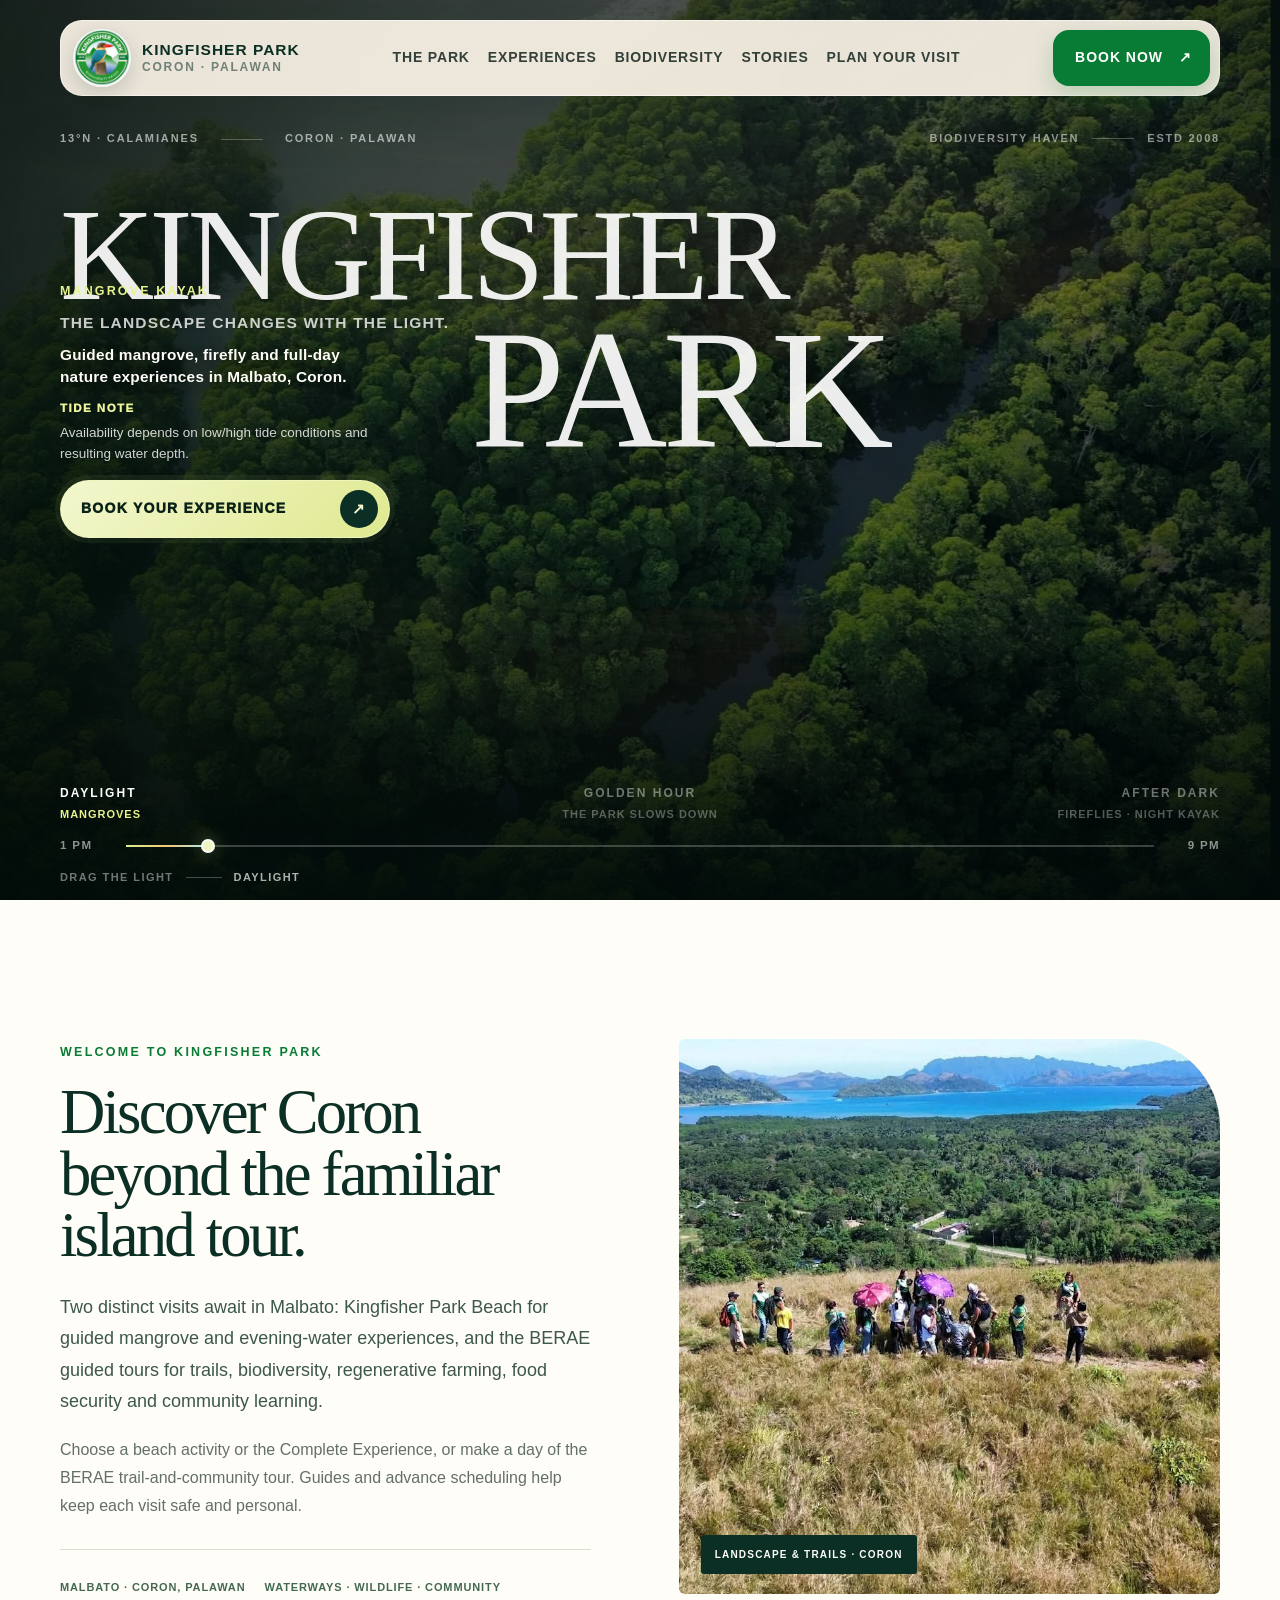
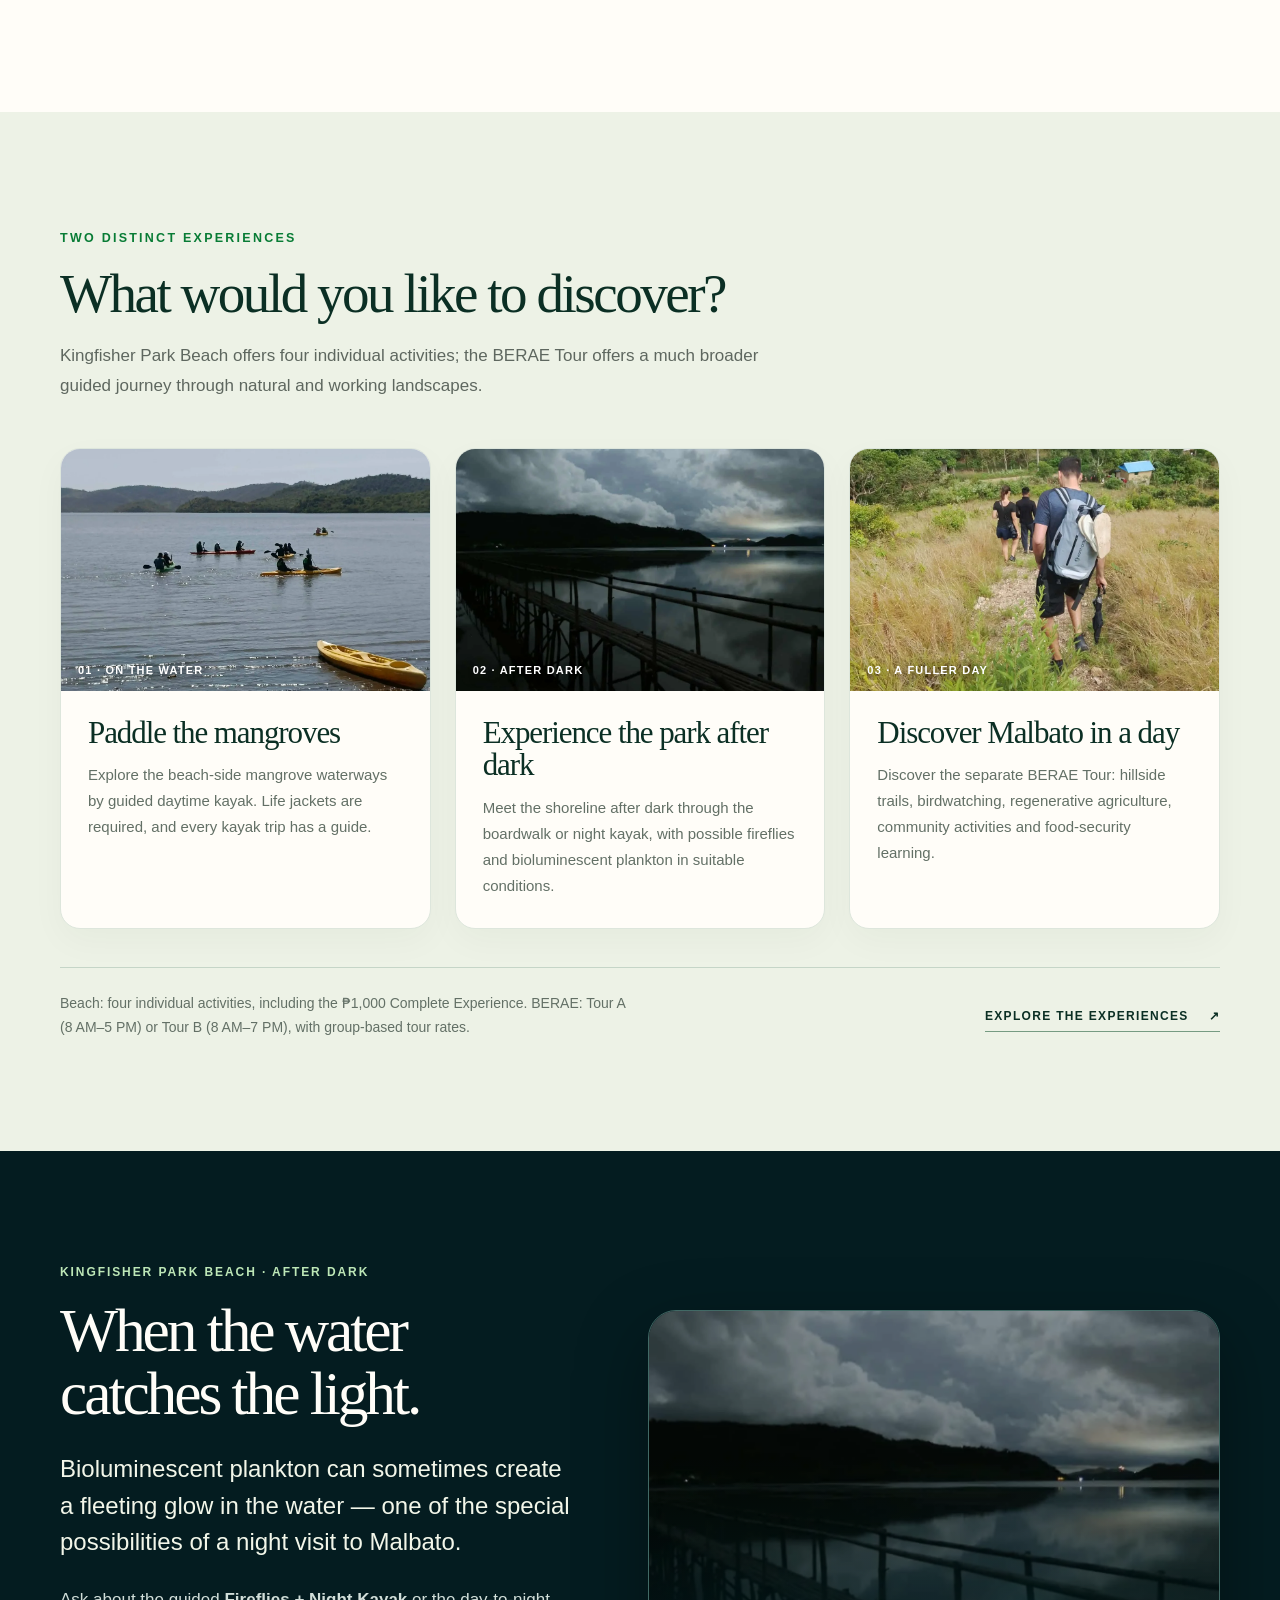
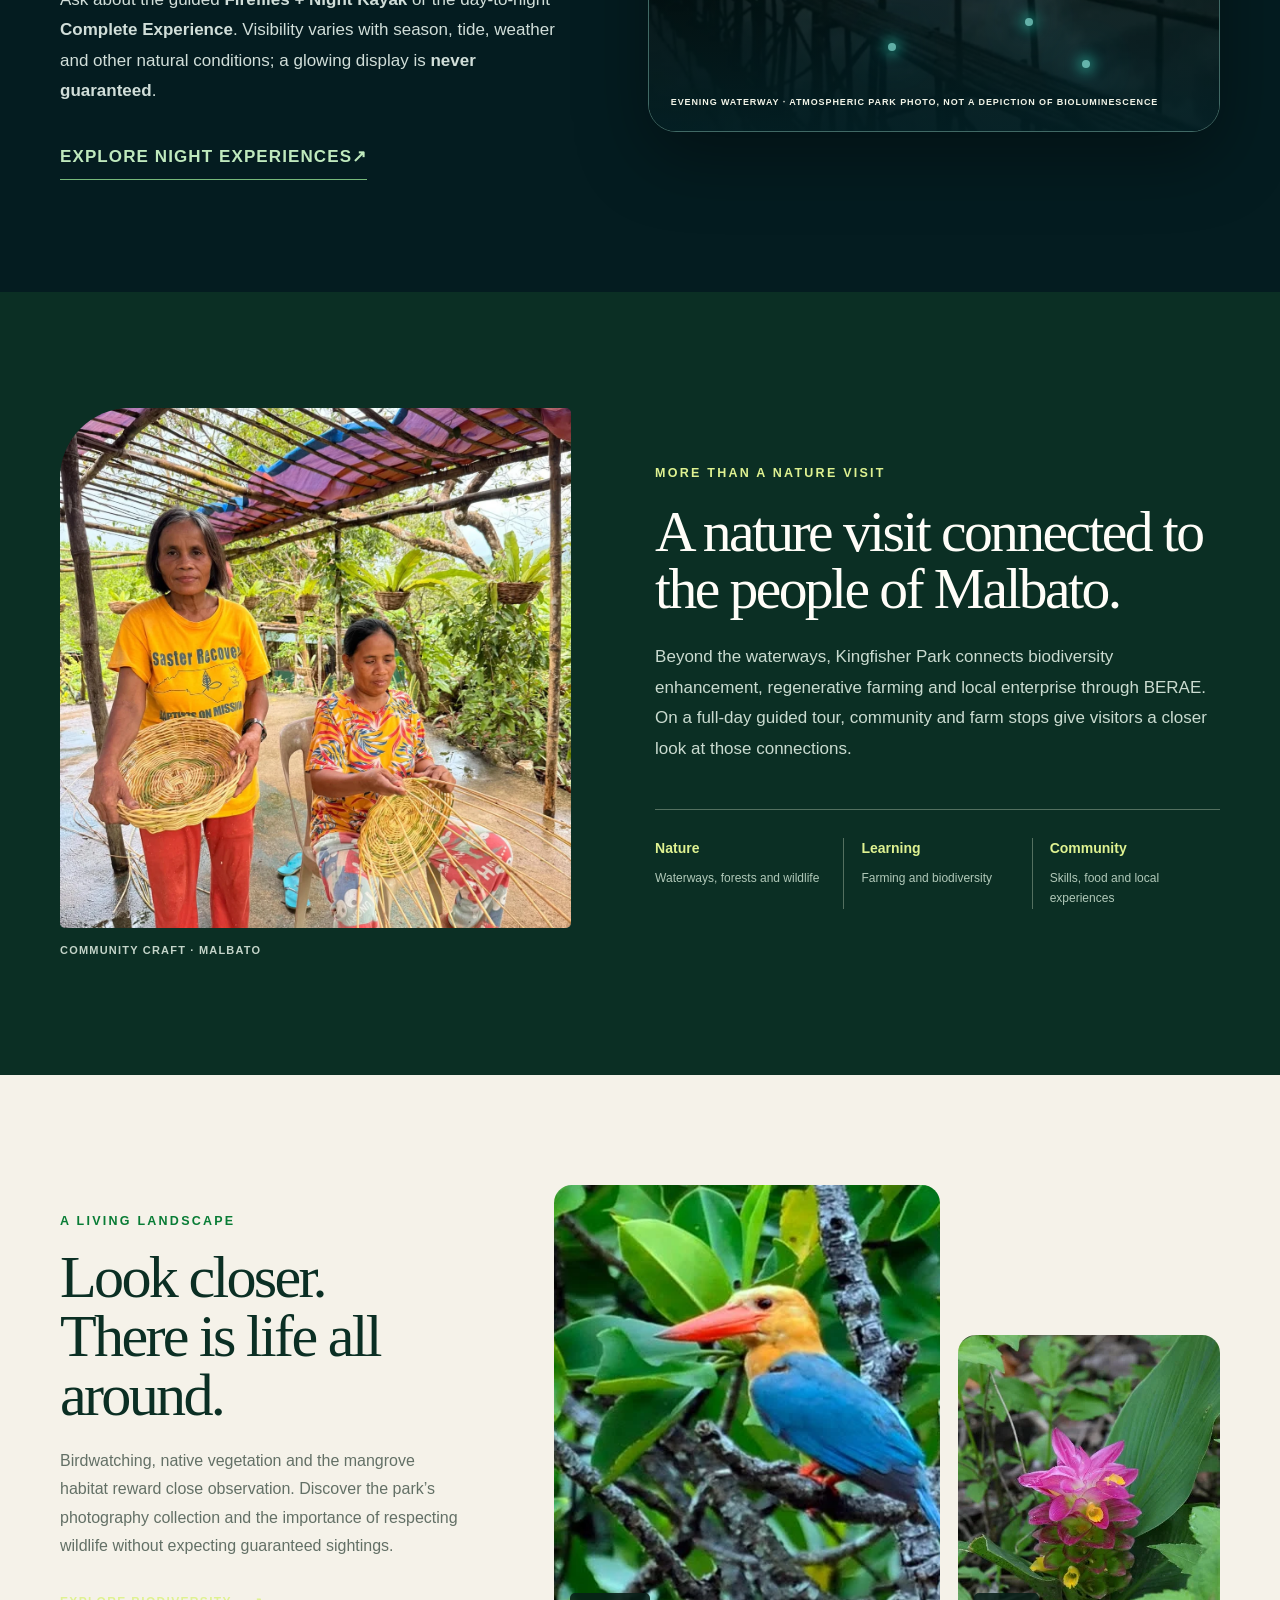
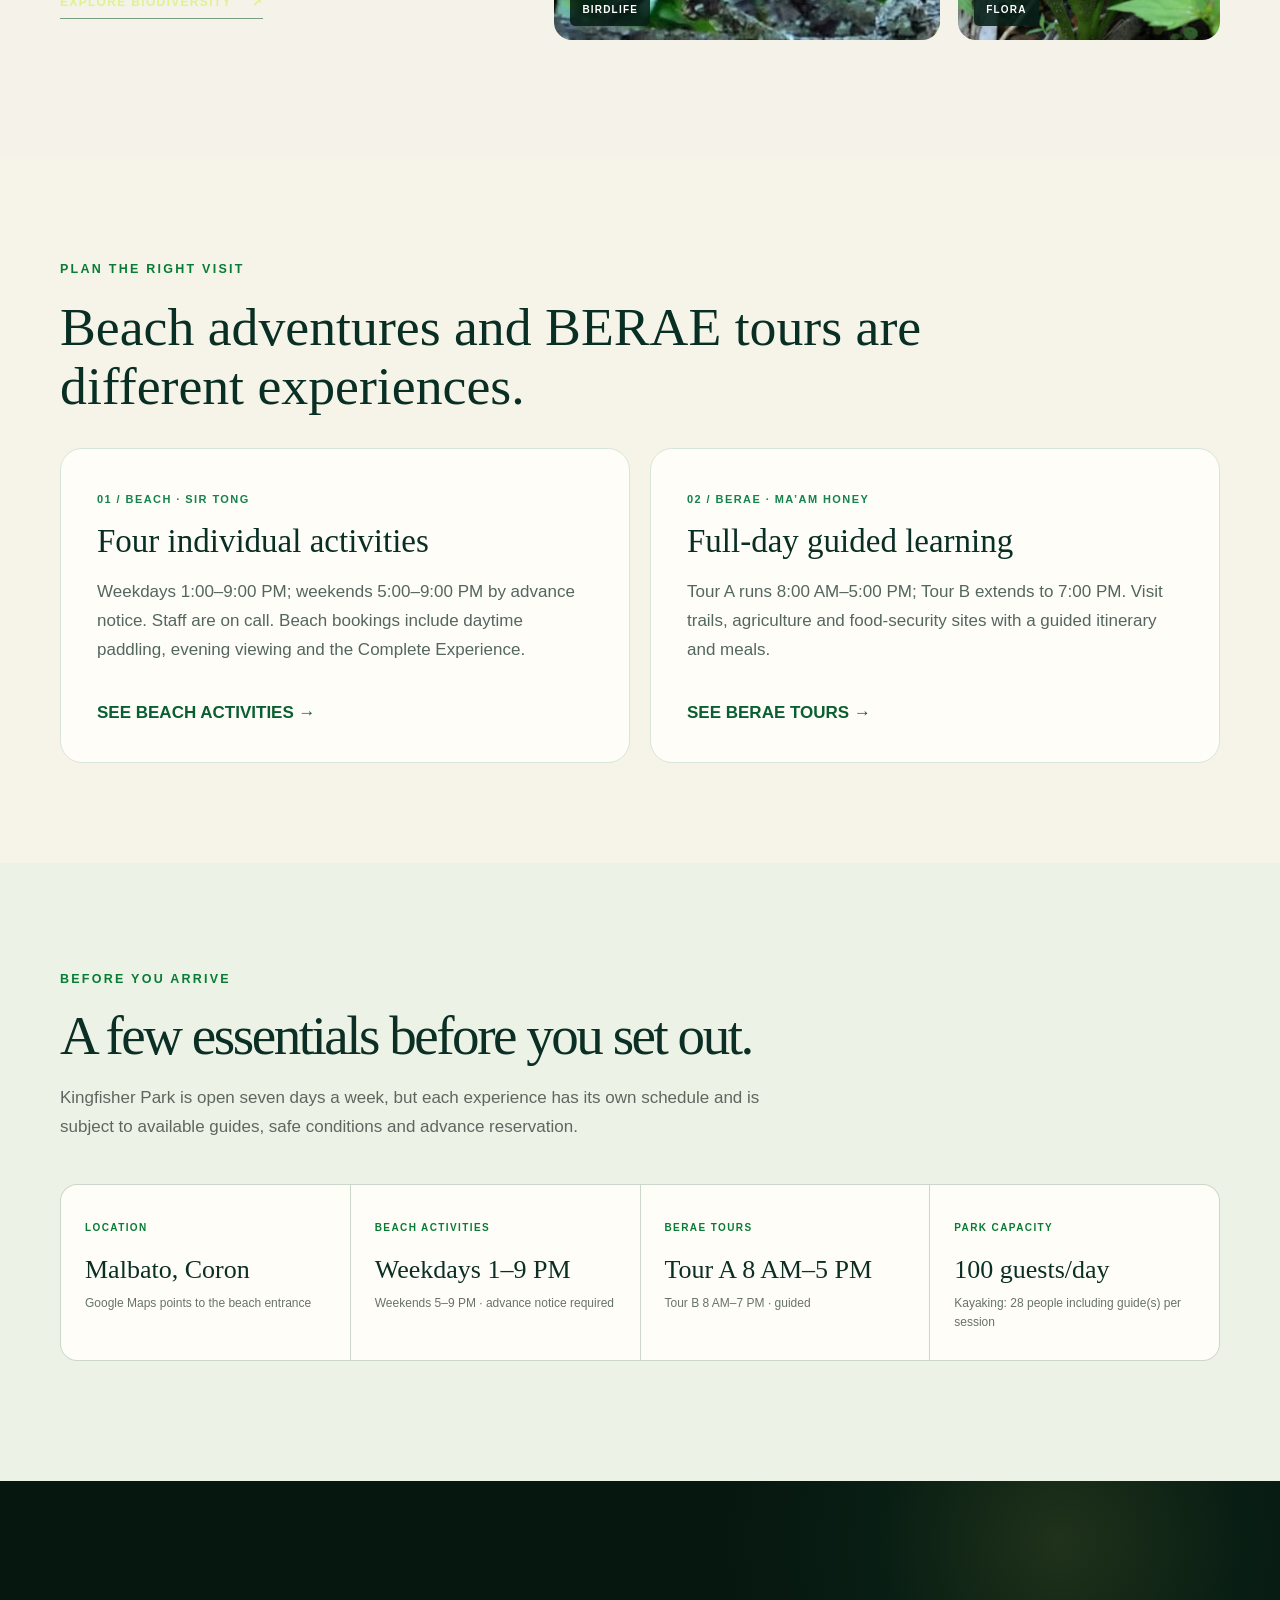
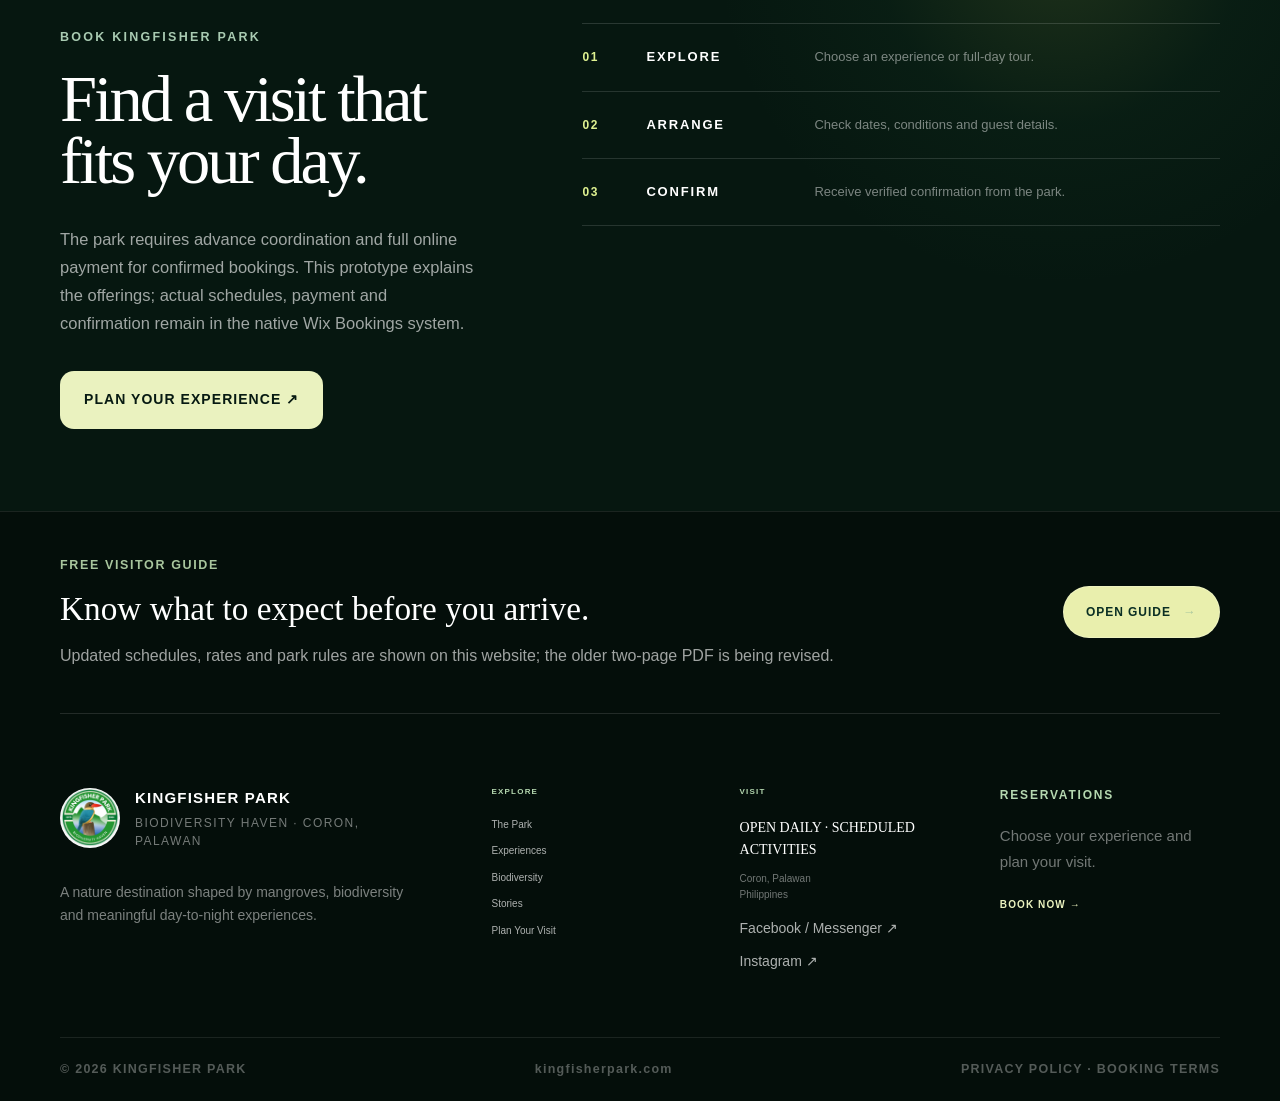
==== commit bd9798ec: "Add files via upload" ====
--- a/index.html
+++ b/index.html
@@ -1,5 +1,4 @@
 <!DOCTYPE html>
-
 <html lang="en">
 <head>
 <meta charset="utf-8"/>
@@ -9,8 +8,8 @@
 <title>Kingfisher Park — Coron, Palawan</title>
 <link as="image" fetchpriority="high" href="assets/images/hero/mangrove-aerial.webp" rel="preload"/>
 <link href="css/styles.css" rel="stylesheet"/>
-<link href="css/client-tour-v8.css" rel="stylesheet"/><link href="css/v9-site.css" rel="stylesheet"/><link href="css/v9-1-site.css" rel="stylesheet"/><link href="css/v9-2-site.css" rel="stylesheet"/></head>
-<body class="kp-v8 kp-v9 kp-v91 kp-v92">
+<link href="css/client-tour-v8.css" rel="stylesheet"/><link href="css/v9-site.css" rel="stylesheet"/><link href="css/v9-1-site.css" rel="stylesheet"/><link href="css/v9-2-site.css" rel="stylesheet"/><link href="css/v9-3-site.css" rel="stylesheet"/></head>
+<body class="kp-v8 kp-v9 kp-v91 kp-v92 kp-v93">
 <a class="skip-link" href="#main-content">Skip to main content</a>
 <header class="site-header" id="site-header">
 <div class="header-shell">
@@ -129,23 +128,32 @@
 <div class="page-width v91-welcome-layout">
 <div class="v91-welcome-copy"><span class="section-kicker">WELCOME TO KINGFISHER PARK</span>
 <h2 id="welcome-heading">Discover Coron beyond the familiar island tour.</h2>
-<p class="v91-lead">Kingfisher Park is a nature destination in Malbato where mangrove waterways, forest paths and everyday community life come together. Experience the landscape on a short outing or discover more through a guided day in the park.</p>
-<p>A visit might mean paddling among mangroves, seeing the forest after dark, or spending time with local guides exploring wildlife, farming, village life and food. Choose what matches your interests and the time you have.</p>
+<p class="v91-lead">Two distinct visits await in Malbato: Kingfisher Park Beach for guided mangrove and evening-water experiences, and the BERAE guided tours for trails, biodiversity, regenerative farming, food security and community learning.</p>
+<p>Choose a beach activity or the Complete Experience, or make a day of the BERAE trail-and-community tour. Guides and advance scheduling help keep each visit safe and personal.</p>
 <div aria-label="Setting and experiences" class="v91-welcome-meta"><span>Malbato · Coron, Palawan</span><span>Waterways · Wildlife · Community</span></div>
 </div>
 <figure class="v91-welcome-photo"><img alt="Visitors on a grassy hill overlooking the green Coron landscape and the sea" loading="lazy" src="assets/images/landscape/park-panorama.webp"/><figcaption>LANDSCAPE &amp; TRAILS · CORON</figcaption></figure>
 </div>
 </section><section aria-labelledby="paths-heading" class="v91-home-paths" id="experiences">
 <div class="page-width">
-<div class="v91-home-head"><span class="section-kicker">THREE WAYS TO EXPLORE</span><h2 id="paths-heading">What would you like to discover?</h2><p>Start with a short adventure on the water, explore the park after sunset, or discover Malbato through a full-day guided eco tour.</p></div>
+<div class="v91-home-head"><span class="section-kicker">TWO DISTINCT EXPERIENCES</span><h2 id="paths-heading">What would you like to discover?</h2><p>Kingfisher Park Beach offers four individual activities; the BERAE Tour offers a much broader guided journey through natural and working landscapes.</p></div>
 <div class="v91-paths-grid">
-<article class="v91-path-card"><figure><img alt="Visitors paddling a kayak along a mangrove waterway" loading="lazy" src="assets/images/experiences/mangrove-kayak.webp"/><figcaption>01 · ON THE WATER</figcaption></figure><div><h3>Paddle the mangroves</h3><p>Explore quieter waterways by kayak, when tide and water depth allow.</p></div></article>
-<article class="v91-path-card"><figure><img alt="Boardwalk beside a mangrove waterway in evening light" loading="lazy" src="assets/images/night/night-boardwalk.webp"/><figcaption>02 · AFTER DARK</figcaption></figure><div><h3>Experience the park after dark</h3><p>Take in the mangrove setting after sunset, with opportunities for firefly viewing and other nighttime wildlife experiences.</p></div></article>
-<article class="v91-path-card"><figure><img alt="Visitors hiking through a green hillside landscape near Malbato" loading="lazy" src="assets/images/client-trail/pitcher-hill-hiking.webp"/><figcaption>03 · A FULLER DAY</figcaption></figure><div><h3>Discover Malbato in a day</h3><p>Explore forest trails, local farming, community experiences and included meals on Tour A or Tour B.</p></div></article>
-</div>
-<div class="v91-inline-action"><p>Individual activities have the latest supplied per-person rates; full-day tours are priced by group size. Check details and conditions before requesting a date.</p><a class="v91-action-link" href="experiences.html">EXPLORE THE EXPERIENCES <span aria-hidden="true">↗</span></a></div>
-</div>
-</section><section aria-labelledby="community-heading" class="v91-home-community">
+<article class="v91-path-card"><figure><img alt="Visitors paddling a kayak along a mangrove waterway" loading="lazy" src="assets/images/experiences/mangrove-kayak.webp"/><figcaption>01 · ON THE WATER</figcaption></figure><div><h3>Paddle the mangroves</h3><p>Explore the beach-side mangrove waterways by guided daytime kayak. Life jackets are required, and every kayak trip has a guide.</p></div></article>
+<article class="v91-path-card"><figure><img alt="Boardwalk beside a mangrove waterway in evening light" loading="lazy" src="assets/images/night/night-boardwalk.webp"/><figcaption>02 · AFTER DARK</figcaption></figure><div><h3>Experience the park after dark</h3><p>Meet the shoreline after dark through the boardwalk or night kayak, with possible fireflies and bioluminescent plankton in suitable conditions.</p></div></article>
+<article class="v91-path-card"><figure><img alt="Visitors hiking through a green hillside landscape near Malbato" loading="lazy" src="assets/images/nov21-client-photo-pack/kp-guided-hillside-trail-walk.webp"/><figcaption>03 · A FULLER DAY</figcaption></figure><div><h3>Discover Malbato in a day</h3><p>Discover the separate BERAE Tour: hillside trails, birdwatching, regenerative agriculture, community activities and food-security learning.</p></div></article>
+</div>
+<div class="v91-inline-action"><p>Beach: four individual activities, including the ₱1,000 Complete Experience. BERAE: Tour A (8 AM–5 PM) or Tour B (8 AM–7 PM), with group-based tour rates.</p><a class="v91-action-link" href="experiences.html">EXPLORE THE EXPERIENCES <span aria-hidden="true">↗</span></a></div>
+</div>
+</section><section aria-labelledby="v93-bio-heading" class="v93-biolume" id="bioluminescence">
+<div class="page-width v93-biolume-grid">
+<div class="v93-biolume-copy"><span class="v93-eyebrow">KINGFISHER PARK BEACH · AFTER DARK</span>
+<h2 id="v93-bio-heading">When the water catches the light.</h2>
+<p class="v93-biolume-lead">Bioluminescent plankton can sometimes create a fleeting glow in the water — one of the special possibilities of a night visit to Malbato.</p>
+<p>Ask about the guided <strong>Fireflies + Night Kayak</strong> or the day-to-night <strong>Complete Experience</strong>. Visibility varies with season, tide, weather and other natural conditions; a glowing display is <strong>never guaranteed</strong>.</p>
+<a class="v93-text-link" href="experiences.html#night-kayak">EXPLORE NIGHT EXPERIENCES <span aria-hidden="true">↗</span></a>
+</div>
+<figure class="v93-biolume-scene"><img alt="Evening boardwalk and water at Kingfisher Park, showing the nighttime environment" loading="lazy" src="assets/images/night/night-boardwalk.webp"/><figcaption>EVENING WATERWAY · ATMOSPHERIC PARK PHOTO, NOT A DEPICTION OF BIOLUMINESCENCE</figcaption><span aria-hidden="true" class="v93-biolume-orb orb-a"></span><span aria-hidden="true" class="v93-biolume-orb orb-b"></span><span aria-hidden="true" class="v93-biolume-orb orb-c"></span></figure>
+</div></section><section aria-labelledby="community-heading" class="v91-home-community">
 <div class="page-width v91-community-layout">
 <figure class="v91-community-photo"><img alt="Two Malbato community members preparing and weaving baskets" loading="lazy" src="assets/images/community/local-craft-2026.webp"/><figcaption>COMMUNITY CRAFT · MALBATO</figcaption></figure>
 <div class="v91-community-copy"><span class="section-kicker">MORE THAN A NATURE VISIT</span><h2 id="community-heading">A nature visit connected to the people of Malbato.</h2><p>Beyond the waterways, Kingfisher Park connects biodiversity enhancement, regenerative farming and local enterprise through BERAE. On a full-day guided tour, community and farm stops give visitors a closer look at those connections.</p><div class="v91-community-facts"><div><strong>Nature</strong><span>Waterways, forests and wildlife</span></div><div><strong>Learning</strong><span>Farming and biodiversity</span></div><div><strong>Community</strong><span>Skills, food and local experiences</span></div></div></div>
@@ -153,15 +161,15 @@
 </section><section aria-labelledby="wild-heading" class="v91-home-wild" id="biodiversity">
 <div class="page-width v91-wild-layout"><div class="v91-wild-copy"><span class="section-kicker section-kicker-light">A LIVING LANDSCAPE</span><h2 id="wild-heading">Look closer. There is life all around.</h2><p>Birdwatching, native vegetation and the mangrove habitat reward close observation. Discover the park’s photography collection and the importance of respecting wildlife without expecting guaranteed sightings.</p><a class="v91-action-link v91-action-link-light" href="biodiversity.html">EXPLORE BIODIVERSITY <span aria-hidden="true">↗</span></a></div>
 <div class="v91-wild-photos"><figure class="v91-wild-photo-main"><img alt="Colorful bird photographed among greenery at Kingfisher Park" loading="lazy" src="assets/images/biodiversity/birdlife-01.webp"/><figcaption>BIRDLIFE</figcaption></figure><figure><img alt="Flowering plant photographed in the park photo collection" loading="lazy" src="assets/images/biodiversity/flora-01.webp"/><figcaption>FLORA</figcaption></figure></div></div>
-</section><section aria-labelledby="quick-heading" class="v91-home-visit" id="visit-glance"><div class="page-width"><div class="v91-home-head v91-visit-head"><span class="section-kicker">BEFORE YOU ARRIVE</span><h2 id="quick-heading">A few essentials before you set out.</h2><p>Check the practical details before choosing your visit. Full-day tours and Early Riser arrangements require staff-confirmed schedules.</p></div>
-<div class="v91-visit-facts"><div><span>LOCATION</span><strong>Malbato, Coron</strong><p>Palawan, Philippines</p></div><div><span>GENERAL HOURS</span><strong>1:00–9:00 PM</strong><p>Provisional; full-day tour times may differ</p></div><div><span>TOUR SCHEDULES</span><strong>By arrangement</strong><p>Dates, guides and conditions confirmed by staff</p></div><div><span>BEFORE BOOKING</span><strong>Check availability</strong><p>Group rates, transport and visit details</p></div></div></div></section>
+</section><section aria-labelledby="v93-track-heading" class="v93-track-strip"><div class="page-width"><span class="section-kicker">PLAN THE RIGHT VISIT</span><h2 id="v93-track-heading">Beach adventures and BERAE tours are different experiences.</h2><div class="v93-track-grid"><article><span>01 / BEACH · SIR TONG</span><h3>Four individual activities</h3><p>Weekdays 1:00–9:00 PM; weekends 5:00–9:00 PM by advance notice. Staff are on call. Beach bookings include daytime paddling, evening viewing and the Complete Experience.</p><a href="experiences.html#beach-activities">SEE BEACH ACTIVITIES →</a></article><article><span>02 / BERAE · MA’AM HONEY</span><h3>Full-day guided learning</h3><p>Tour A runs 8:00 AM–5:00 PM; Tour B extends to 7:00 PM. Visit trails, agriculture and food-security sites with a guided itinerary and meals.</p><a href="experiences.html#eco-tours">SEE BERAE TOURS →</a></article></div></div></section><section aria-labelledby="quick-heading" class="v91-home-visit" id="visit-glance"><div class="page-width"><div class="v91-home-head v91-visit-head"><span class="section-kicker">BEFORE YOU ARRIVE</span><h2 id="quick-heading">A few essentials before you set out.</h2><p>Kingfisher Park is open seven days a week, but each experience has its own schedule and is subject to available guides, safe conditions and advance reservation.</p></div>
+<div class="v91-visit-facts"><div><span>LOCATION</span><strong>Malbato, Coron</strong><p>Google Maps points to the beach entrance</p></div><div><span>BEACH ACTIVITIES</span><strong>Weekdays 1–9 PM</strong><p>Weekends 5–9 PM · advance notice required</p></div><div><span>BERAE TOURS</span><strong>Tour A 8 AM–5 PM</strong><p>Tour B 8 AM–7 PM · guided</p></div><div><span>PARK CAPACITY</span><strong>100 guests/day</strong><p>Kayaking: 28 people including guide(s) per session</p></div></div></div></section>
 <section aria-labelledby="booking-title" class="booking-cta" id="booking">
 <div aria-hidden="true" class="booking-glow"></div>
 <div class="page-width booking-shell">
 <div class="booking-copy">
 <span class="section-kicker section-kicker-night">BOOK KINGFISHER PARK</span>
 <h2 id="booking-title">Find a visit that fits your day.</h2>
-<p>Explore the activities, compare the full-day tours and contact the park about an approved date. Wix Bookings is installed; live sessions, payments and confirmations still require final configuration.</p>
+<p>The park requires advance coordination and full online payment for confirmed bookings. This prototype explains the offerings; actual schedules, payment and confirmation remain in the native Wix Bookings system.</p>
 <a class="button button-booking-demo" href="booking.html">PLAN YOUR EXPERIENCE ↗</a>
 </div>
 <ol aria-label="Booking steps" class="booking-steps">
@@ -196,7 +204,7 @@
 <div>
 <span>FREE VISITOR GUIDE</span>
 <strong>Know what to expect before you arrive.</strong>
-<p>Current hours, experience rates, tide notes and responsible-viewing reminders in one place.</p>
+<p>Updated schedules, rates and park rules are shown on this website; the older two-page PDF is being revised.</p>
 </div>
 <a href="visitor-guide.html">OPEN GUIDE <span aria-hidden="true">→</span></a>
 </div>
@@ -223,7 +231,7 @@
 </nav>
 <div class="footer-visit">
 <span>VISIT</span>
-<strong>1:00 PM — 9:00 PM</strong>
+<strong>OPEN DAILY · SCHEDULED ACTIVITIES</strong>
 <p>Coron, Palawan<br/>Philippines</p>
 <a href="https://web.facebook.com/KingfisherPark" rel="noopener noreferrer" target="_blank">
           Facebook / Messenger ↗
--- a/css/v9-3-site.css
+++ b/css/v9-3-site.css
@@ -0,0 +1,52 @@
+/* KP V9.3 - November 21 client decisions. All prior V9.2 design CSS remains intact. */
+.kp-v93 .v93-eyebrow{display:block;color:#BDE7B7;font:800 12px/1.5 Inter,Arial,sans-serif;letter-spacing:.16em;text-transform:uppercase;margin-bottom:18px}
+.kp-v93 .v93-text-link{display:inline-flex;color:#BFE9BD;font-weight:800;letter-spacing:.065em;text-decoration:none;border-bottom:1px solid #77B97B;padding-bottom:9px;margin-top:20px}
+.kp-v93 .v93-biolume{background:#041C20;color:#F5F8EF;padding:112px 0;position:relative;overflow:hidden}
+.kp-v93 .v93-biolume-grid{display:grid;grid-template-columns:minmax(0,1fr) minmax(0,1.12fr);gap:clamp(36px,6vw,100px);align-items:center}
+.kp-v93 .v93-biolume h2{font:400 clamp(42px,4.8vw,78px)/1.03 Georgia,'Times New Roman',serif;letter-spacing:-.05em;max-width:580px;margin:0 0 26px;color:#FFFDF8}
+.kp-v93 .v93-biolume-copy p{color:#D1DED9;line-height:1.8;max-width:620px}
+.kp-v93 .v93-biolume-copy p.v93-biolume-lead{font-size:clamp(18px,2vw,24px);line-height:1.52;color:#F2F6E9}
+.kp-v93 .v93-biolume-scene{position:relative;border-radius:28px;overflow:hidden;isolation:isolate;min-height:420px;margin:0;border:1px solid #416965;box-shadow:0 25px 70px rgba(0,0,0,.36)}
+.kp-v93 .v93-biolume-scene::after{content:'';position:absolute;inset:0;background:linear-gradient(180deg,transparent 35%,rgba(3,36,42,.8) 100%);pointer-events:none}
+.kp-v93 .v93-biolume-scene img{display:block;width:100%;height:100%;min-height:420px;object-fit:cover;filter:brightness(.76) saturate(.93)}
+.kp-v93 .v93-biolume-scene figcaption{position:absolute;z-index:3;bottom:22px;left:22px;right:22px;color:#F2F4E8;font:700 9px/1.5 Inter,Arial,sans-serif;letter-spacing:.1em}
+.kp-v93 .v93-biolume-orb{position:absolute;z-index:2;width:8px;height:8px;border-radius:50%;background:#91FFF1;box-shadow:0 0 12px 5px #2FE0C391,0 0 40px 10px #2FC2E14D;opacity:.65;pointer-events:none;animation:kpBioPulse 4s ease-in-out infinite}
+.kp-v93 .v93-biolume-orb.orb-a{left:42%;top:79%}.kp-v93 .v93-biolume-orb.orb-b{left:66%;top:73%;animation-delay:1.25s}.kp-v93 .v93-biolume-orb.orb-c{left:76%;top:83%;animation-delay:2.3s}
+@keyframes kpBioPulse{0%,100%{opacity:.15;transform:scale(.7)}50%{opacity:.8;transform:scale(1.3)}}
+.kp-v93 .v93-track-strip{background:#F6F4E9;padding:100px 0;color:#092F24}.kp-v93 .v93-track-strip h2{font:400 clamp(36px,4.2vw,62px)/1.1 Georgia,serif;max-width:900px;margin:16px 0 32px}
+.kp-v93 .v93-track-grid,.kp-v93 .v93-dual-track{display:grid;grid-template-columns:repeat(2,minmax(0,1fr));gap:20px}
+.kp-v93 .v93-track-grid article{background:#FFFDF8;border:1px solid #D8E5DB;border-radius:22px;padding:36px;min-width:0}
+.kp-v93 .v93-track-grid article>span,.kp-v93 .v93-dual-track strong{font:800 11px/1.4 Inter,Arial,sans-serif;letter-spacing:.13em;color:#14834C}
+.kp-v93 .v93-track-grid h3{font:400 33px/1.15 Georgia,serif;margin:12px 0 14px}
+.kp-v93 .v93-track-grid p{color:#53675F;line-height:1.7}.kp-v93 .v93-track-grid a{display:inline-block;color:#0A5F32;font-weight:800;margin-top:18px}
+.kp-v93 .v93-dual-track{margin:16px 0 45px}.kp-v93 .v93-dual-track>div{background:#F0F5E8;border:1px solid #DCE6DA;padding:22px;border-radius:15px;display:grid;gap:9px}
+.kp-v93 .v93-dual-track span{font-size:13px;color:#3B5346;line-height:1.6}
+.kp-v93 .v93-offering-grid-four{grid-template-columns:repeat(4,minmax(0,1fr))}
+.kp-v93 .v93-offering-grid-four .v91-offering-body{padding:22px 18px}.kp-v93 .v93-offering-grid-four .v91-offering-body h4{font-size:clamp(20px,2vw,27px)}
+.kp-v93 .v93-offering-grid-four .v91-offering-body p{font-size:14px}.kp-v93 .v93-offering-grid-four .v91-card-meta{font-size:12px}
+.kp-v93 .v93-meal-feature{display:grid;grid-template-columns:minmax(190px,.75fr) 1fr;align-items:center;gap:24px;background:#F1F4E8;border:1px solid #DBE6D9;padding:16px;border-radius:20px;margin:26px 0}
+.kp-v93 .v93-meal-feature img{width:100%;height:175px;object-fit:cover;border-radius:12px}.kp-v93 .v93-meal-feature figcaption{color:#3C5A48;font-size:14px;line-height:1.65}
+.kp-v93 .v93-meal-feature strong{display:block;font:400 26px/1.12 Georgia,serif;margin-bottom:9px;color:#0B2F24}
+.kp-v93 .v93-visit-essentials,.kp-v93 .v93-safety,.kp-v93 .v93-policy{padding:100px 0;background:#F0F4EB;color:#092F24}
+.kp-v93 .v93-safety{background:#0C3026;color:#FFFDF8}.kp-v93 .v93-visit-essentials h2,.kp-v93 .v93-safety h2,.kp-v93 .v93-policy h2{font:400 clamp(34px,4vw,60px)/1.09 Georgia,serif;margin:13px 0 35px;max-width:840px}
+.kp-v93 .v93-essentials-grid,.kp-v93 .v93-safety-grid,.kp-v93 .v93-policy-grid{display:grid;grid-template-columns:repeat(4,minmax(0,1fr));gap:16px}
+.kp-v93 .v93-essentials-grid article,.kp-v93 .v93-safety-grid article,.kp-v93 .v93-policy-grid article{min-width:0;background:#FFFDF8;color:#092F24;border-radius:16px;padding:22px;border:1px solid #DAE7DA}
+.kp-v93 .v93-safety-grid{grid-template-columns:repeat(3,minmax(0,1fr))}.kp-v93 .v93-safety-grid article{background:#174B3C;color:#EFF8EC;border-color:#326650}
+.kp-v93 .v93-safety-grid strong{display:block;font:400 24px/1.1 Georgia,serif;margin-bottom:14px}.kp-v93 .v93-safety-grid p{color:#DDE8DD;line-height:1.65}
+.kp-v93 .v93-policy-grid span,.kp-v93 .v93-essentials-grid span{color:#17834C;font-weight:800;font-size:11px;letter-spacing:.09em}
+.kp-v93 .v93-policy-grid h3,.kp-v93 .v93-essentials-grid h3{font:400 26px/1.15 Georgia,serif;margin:12px 0}
+.kp-v93 .v93-policy-grid p,.kp-v93 .v93-essentials-grid p{color:#53675F;font-size:14px;line-height:1.68}
+.kp-v93 .v93-arrival{padding:100px 0;background:#F9F6EE}.kp-v93 .v93-arrival-grid{display:grid;grid-template-columns:1.1fr .9fr;gap:50px;align-items:center}.kp-v93 .v93-arrival h2{font:400 clamp(36px,4vw,60px)/1.1 Georgia,serif;margin:12px 0 24px}.kp-v93 .v93-arrival p{line-height:1.72;color:#516357}.kp-v93 .v93-arrival a{color:#087C35}
+.kp-v93 .v93-arrival figure{position:relative;margin:0}.kp-v93 .v93-arrival img{width:100%;height:490px;object-fit:cover;border-radius:26px}.kp-v93 .v93-arrival figcaption{font-size:10px;color:#506759;margin-top:10px;letter-spacing:.09em}
+.kp-v93 .v93-guide-update{background:#ECF2E8;padding:28px 0;border-top:1px solid #CDDCCF;border-bottom:1px solid #CDDCCF}.kp-v93 .v93-guide-update p{max-width:1000px;color:#3E5448;line-height:1.65}
+.kp-v93 .v93-guide-update .v93-warning{background:#FFF5E9;border-left:4px solid #D47C29;padding:12px 18px}
+.kp-v93 .v93-booking-hero{padding:145px 0 90px;background:#0B2F24;color:#FFFDF8}.kp-v93 .v93-booking-hero h1{font:400 clamp(46px,6.5vw,96px)/1.02 Georgia,serif;max-width:920px;letter-spacing:-.04em;margin:20px 0 25px}
+.kp-v93 .v93-booking-hero p{font-size:19px;max-width:810px;color:#E0ECE0;line-height:1.68}.kp-v93 .v93-booking-hero .button{margin-top:28px}
+.kp-v93 .v93-booking-summary{padding:75px 0 100px;background:#F9F7EF}.kp-v93 .v93-booking-notice{padding:22px 26px;background:#E7F1DE;border:1px solid #CDE3CD;border-radius:18px;color:#234935;line-height:1.65}
+.kp-v93 .v93-booking-columns{display:grid;grid-template-columns:repeat(2,minmax(0,1fr));gap:28px;margin-top:26px}.kp-v93 .v93-booking-columns article{background:#FFFDF8;border-radius:24px;padding:38px;border:1px solid #D9E5D8}
+.kp-v93 .v93-booking-columns article>span{color:#158B47;font-weight:800;letter-spacing:.1em;font-size:12px}.kp-v93 .v93-booking-columns h2{font:400 38px/1.1 Georgia,serif;margin:15px 0}
+.kp-v93 .v93-booking-columns li{padding:7px 0;line-height:1.55}.kp-v93 .v93-booking-columns p{line-height:1.7;color:#46594E}
+@media(max-width:1100px){.kp-v93 .v93-offering-grid-four{grid-template-columns:repeat(2,minmax(0,1fr))}.kp-v93 .v93-essentials-grid,.kp-v93 .v93-policy-grid{grid-template-columns:repeat(2,minmax(0,1fr))}}
+@media(max-width:800px){.kp-v93 .v93-biolume-grid,.kp-v93 .v93-arrival-grid{grid-template-columns:1fr}.kp-v93 .v93-safety-grid{grid-template-columns:repeat(2,minmax(0,1fr))}.kp-v93 .v93-biolume{padding:80px 0}.kp-v93 .v93-biolume-scene,.kp-v93 .v93-biolume-scene img{min-height:330px}.kp-v93 .v93-track-grid{grid-template-columns:1fr}.kp-v93 .v93-visit-essentials,.kp-v93 .v93-safety,.kp-v93 .v93-policy,.kp-v93 .v93-arrival{padding:70px 0}}
+@media(max-width:650px){.kp-v93 .v93-offering-grid-four,.kp-v93 .v93-essentials-grid,.kp-v93 .v93-policy-grid,.kp-v93 .v93-safety-grid,.kp-v93 .v93-booking-columns,.kp-v93 .v93-dual-track{grid-template-columns:1fr}.kp-v93 .v93-meal-feature{grid-template-columns:1fr}.kp-v93 .v93-track-strip{padding:75px 0}.kp-v93 .v93-biolume-scene,.kp-v93 .v93-biolume-scene img{min-height:270px}.kp-v93 .v93-track-grid article{padding:25px}.kp-v93 .v93-booking-hero{padding:105px 0 65px}.kp-v93 .v93-booking-columns article{padding:24px}}
+@media(prefers-reduced-motion:reduce){.kp-v93 .v93-biolume-orb{animation:none!important}}
